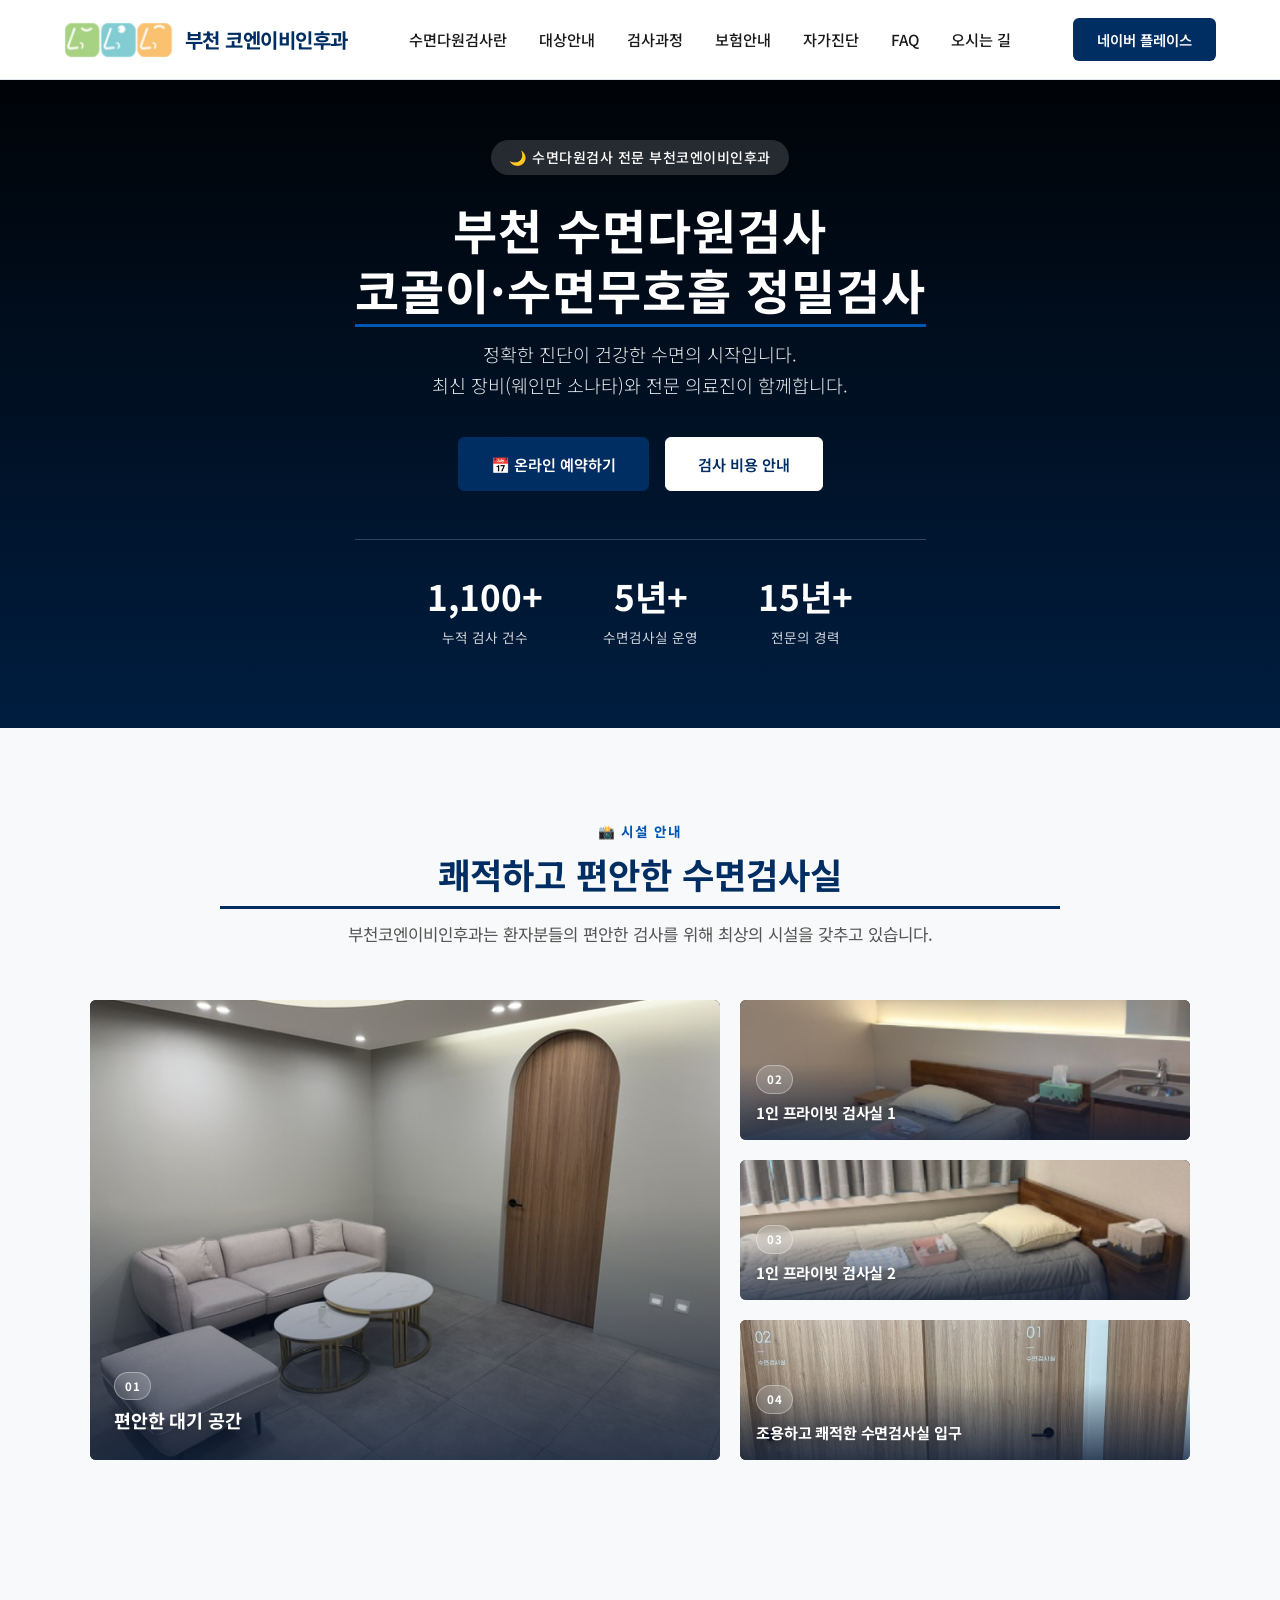
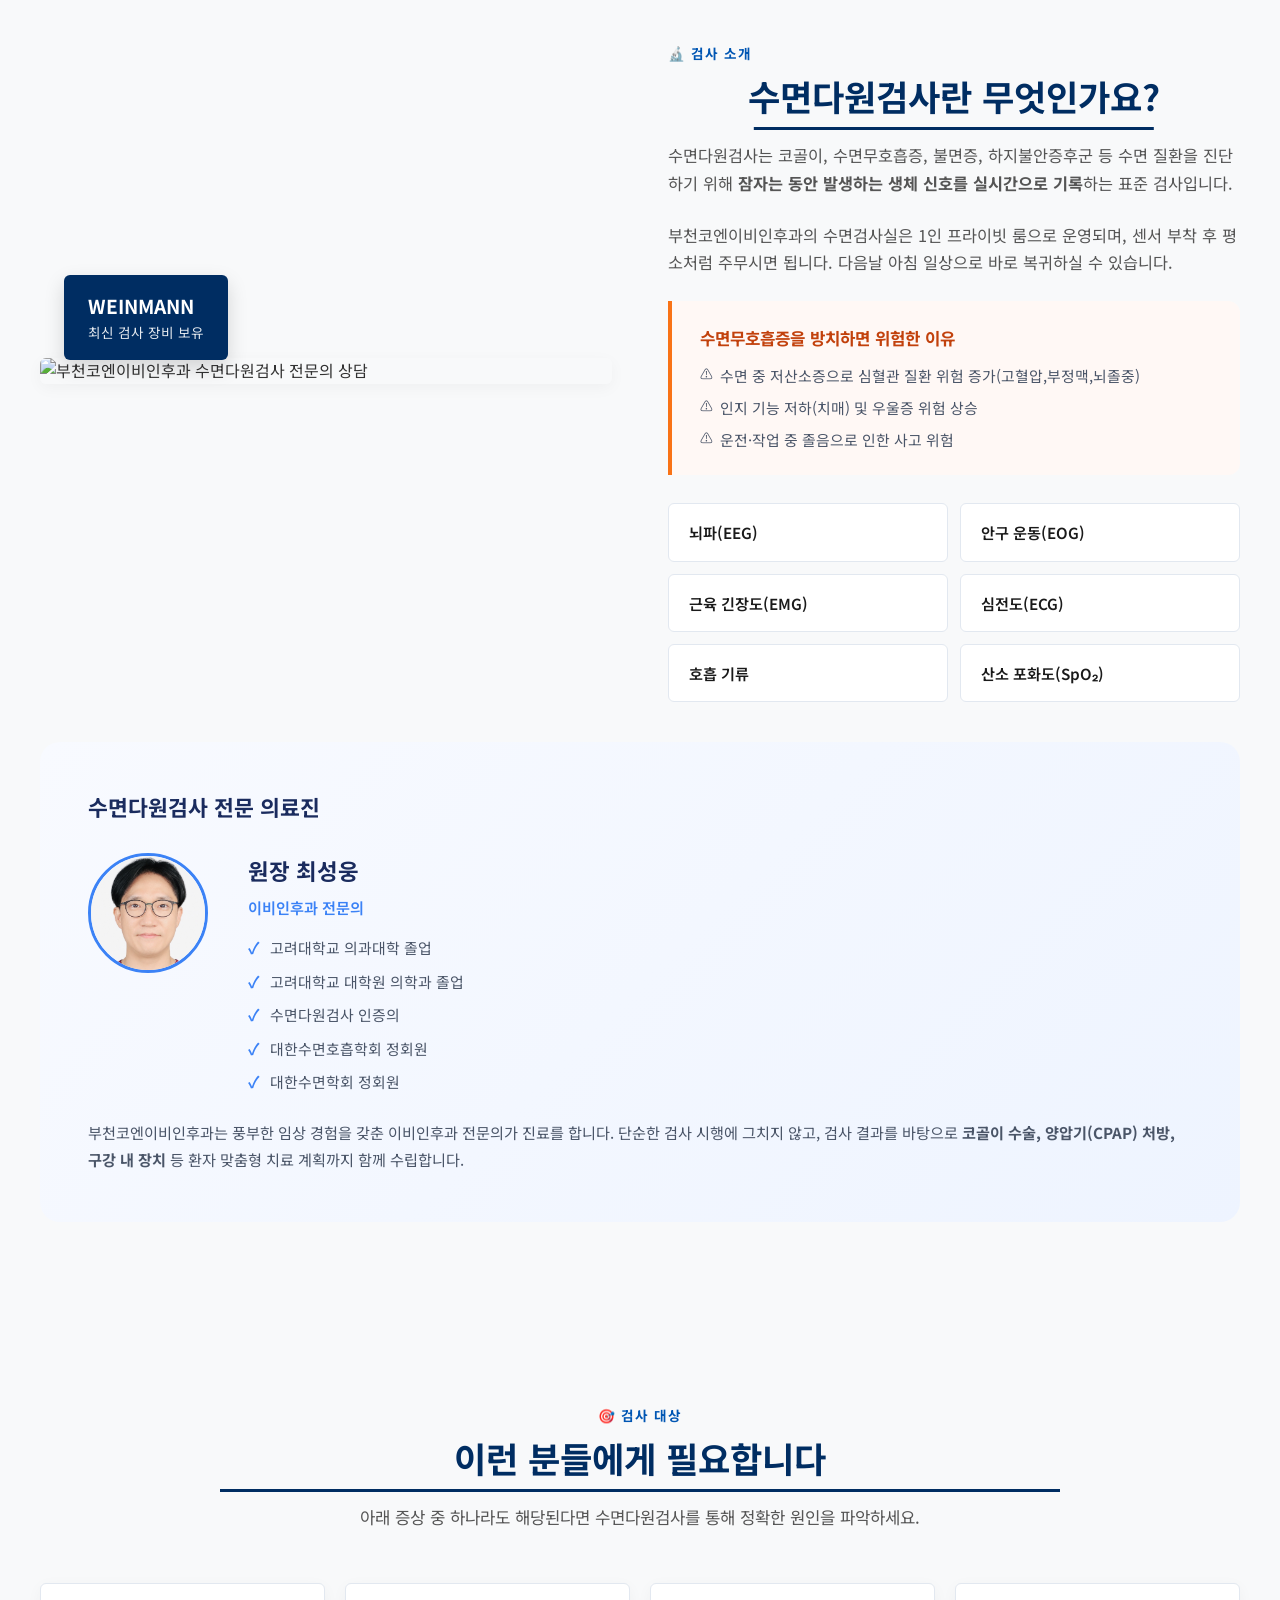
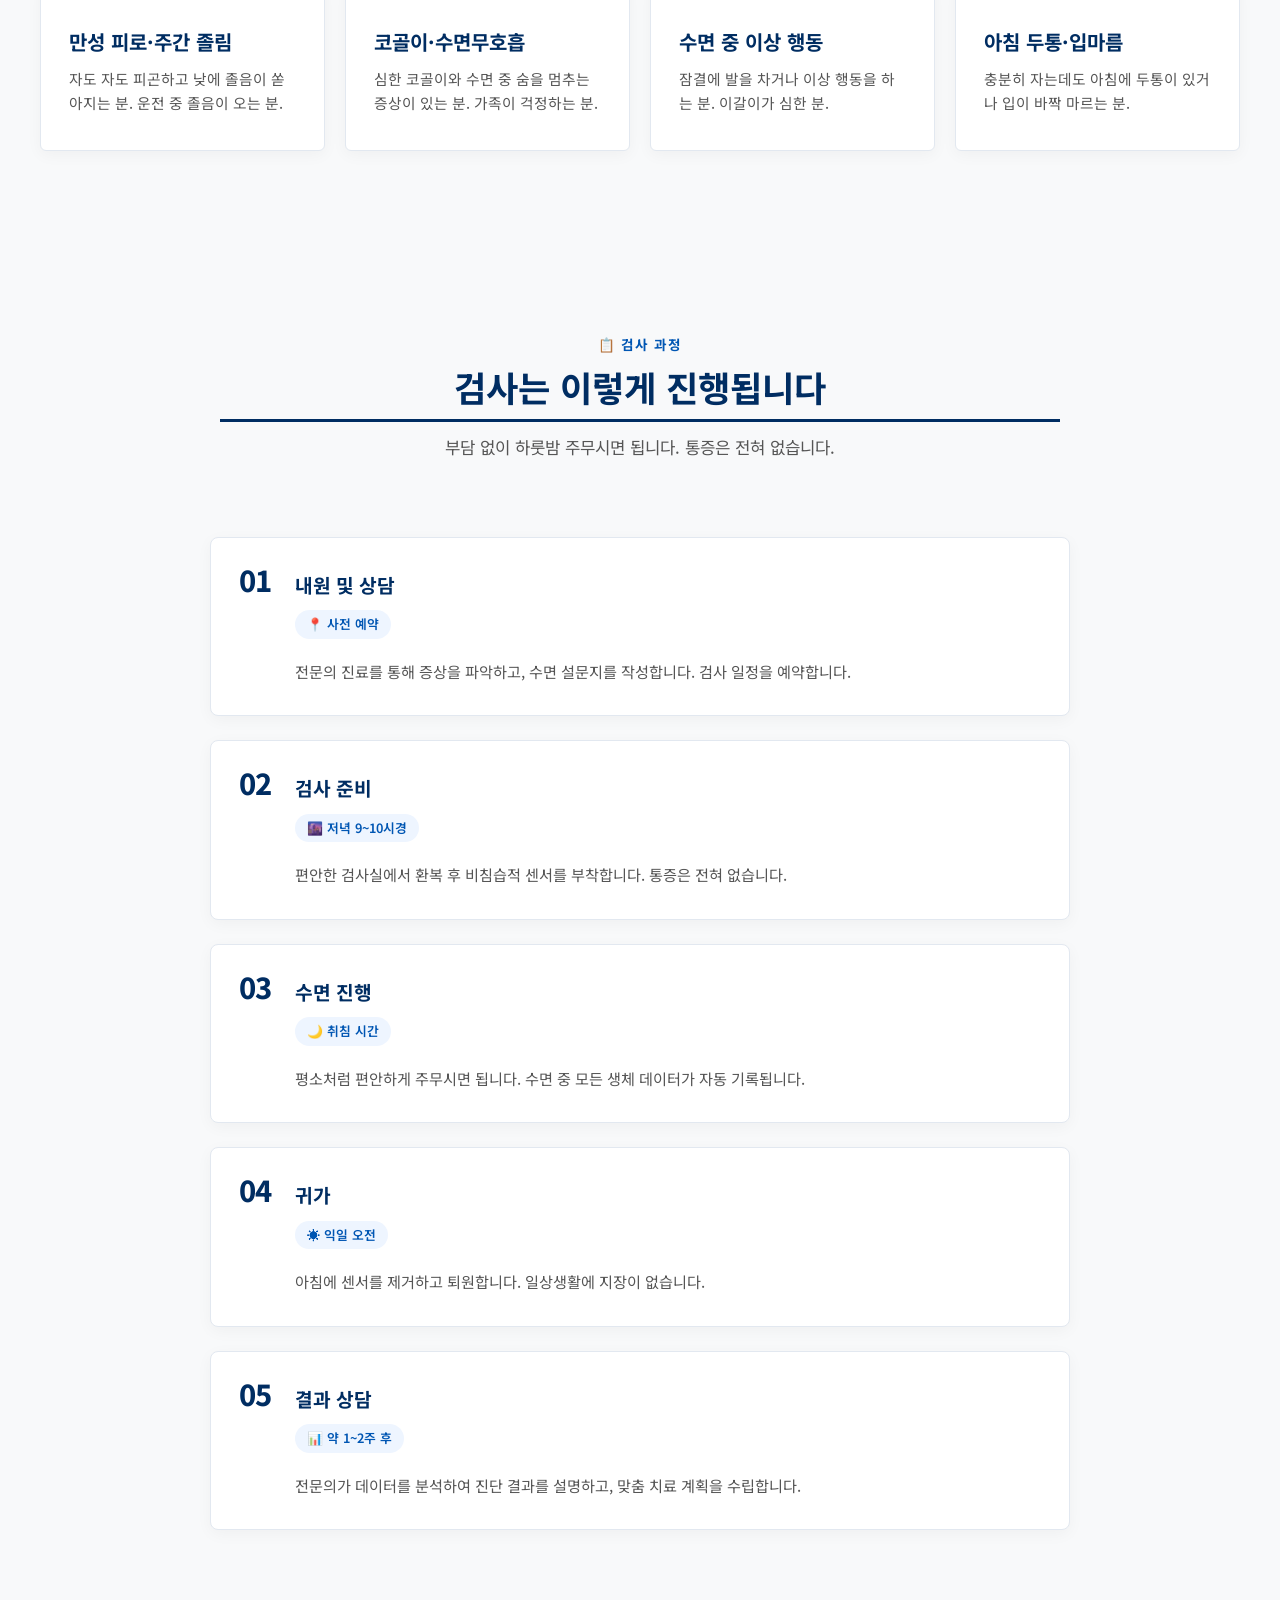
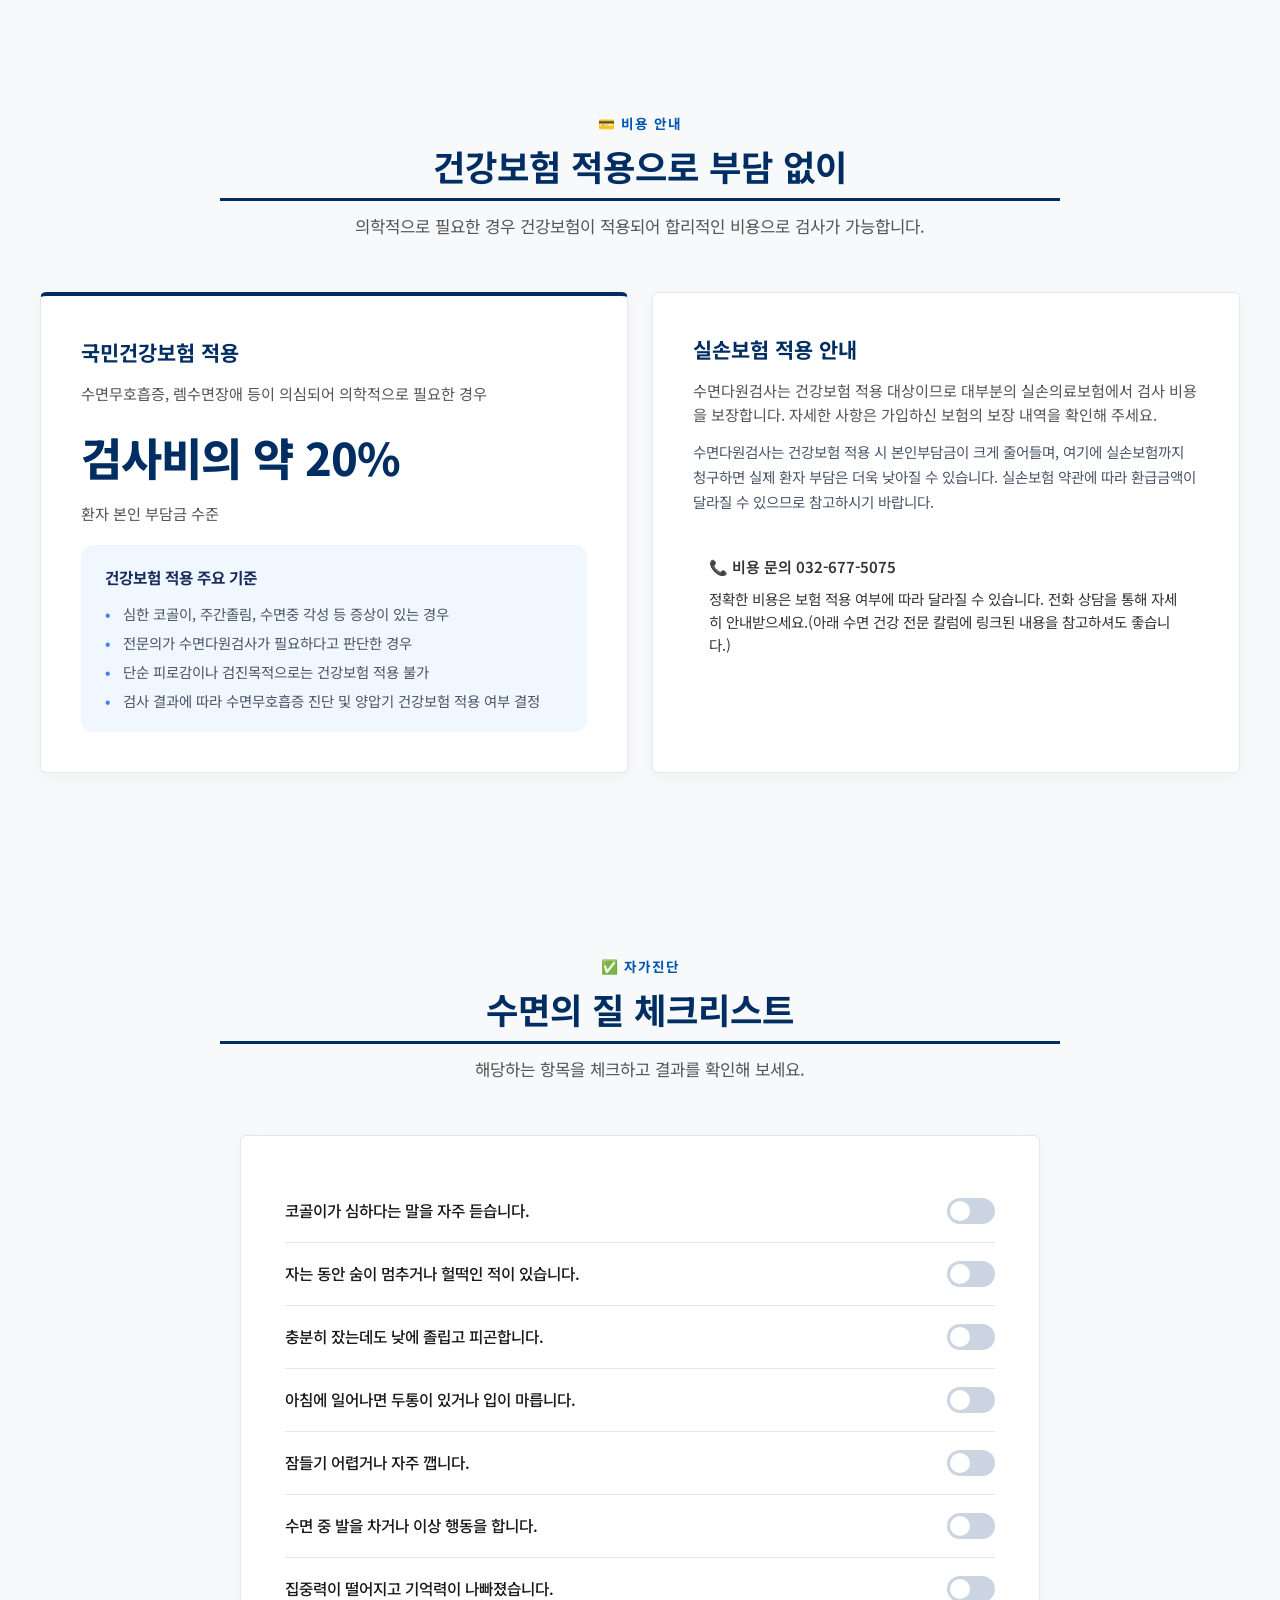
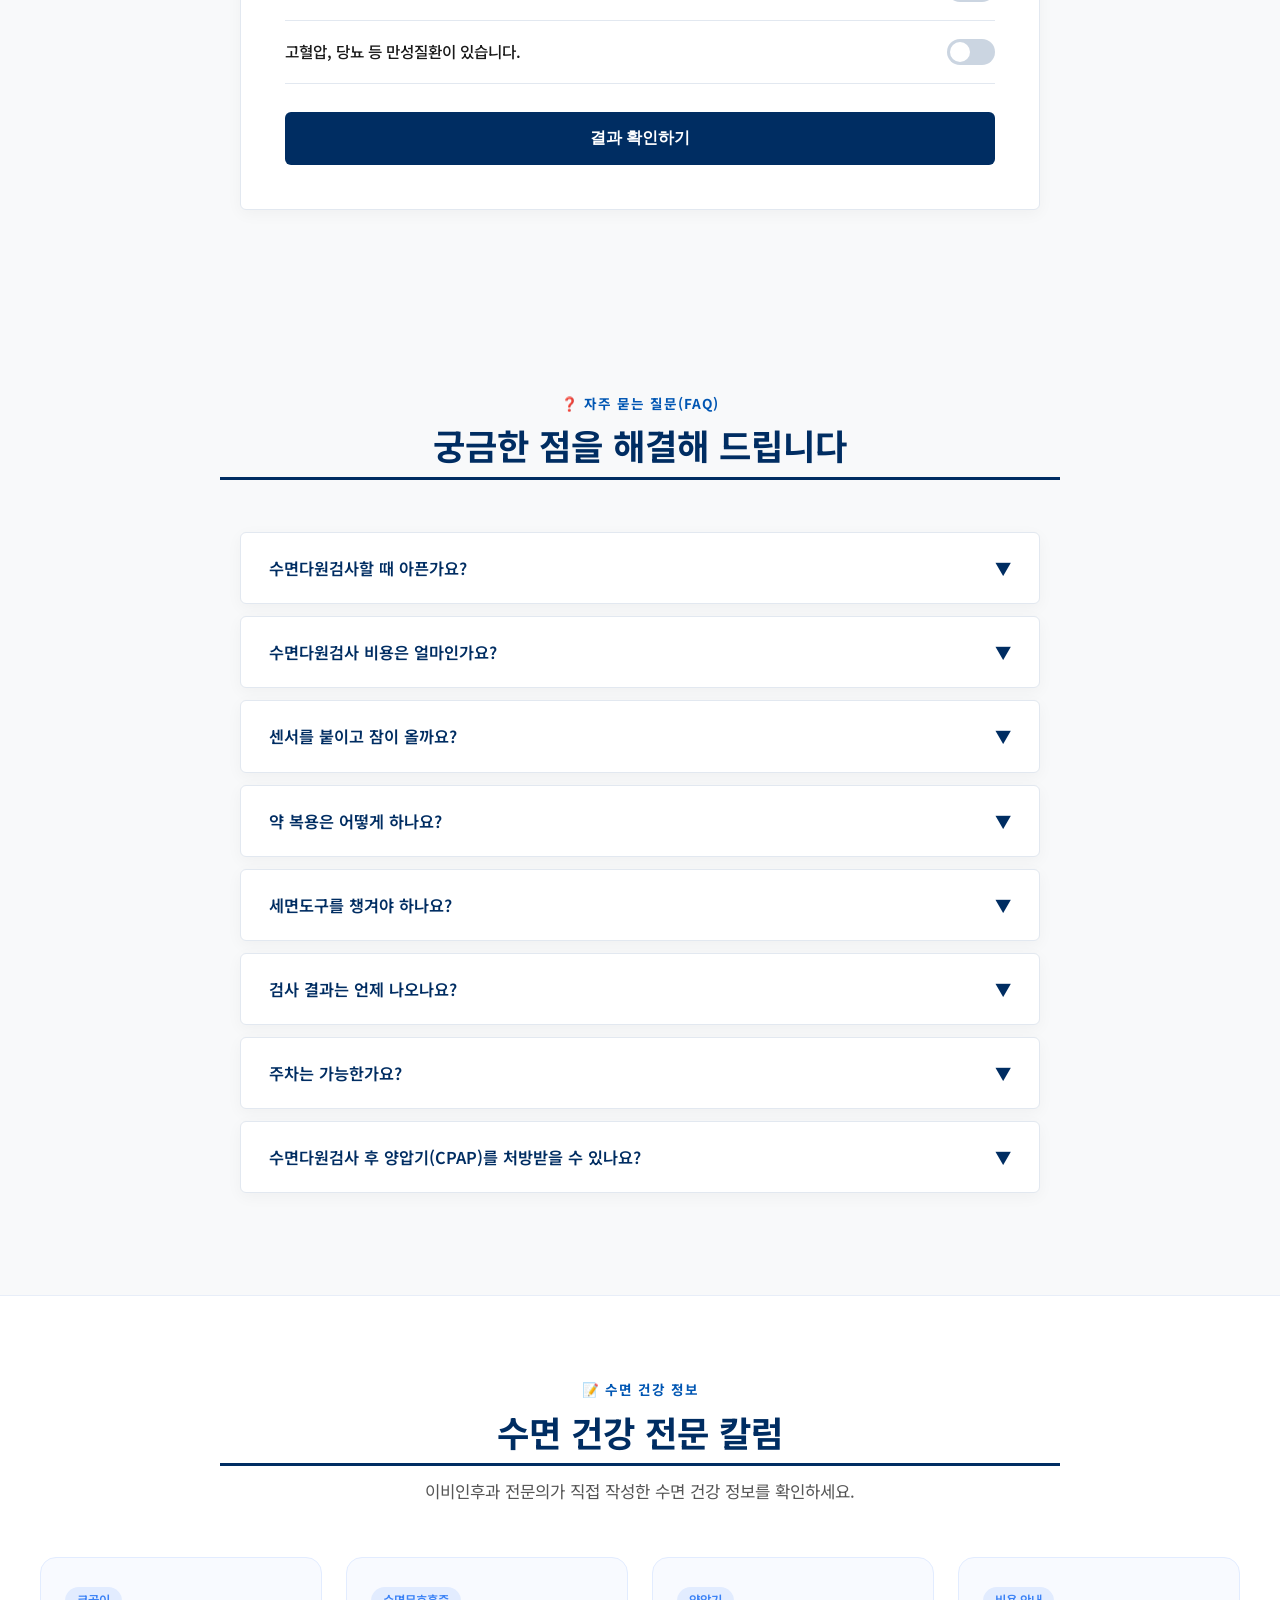
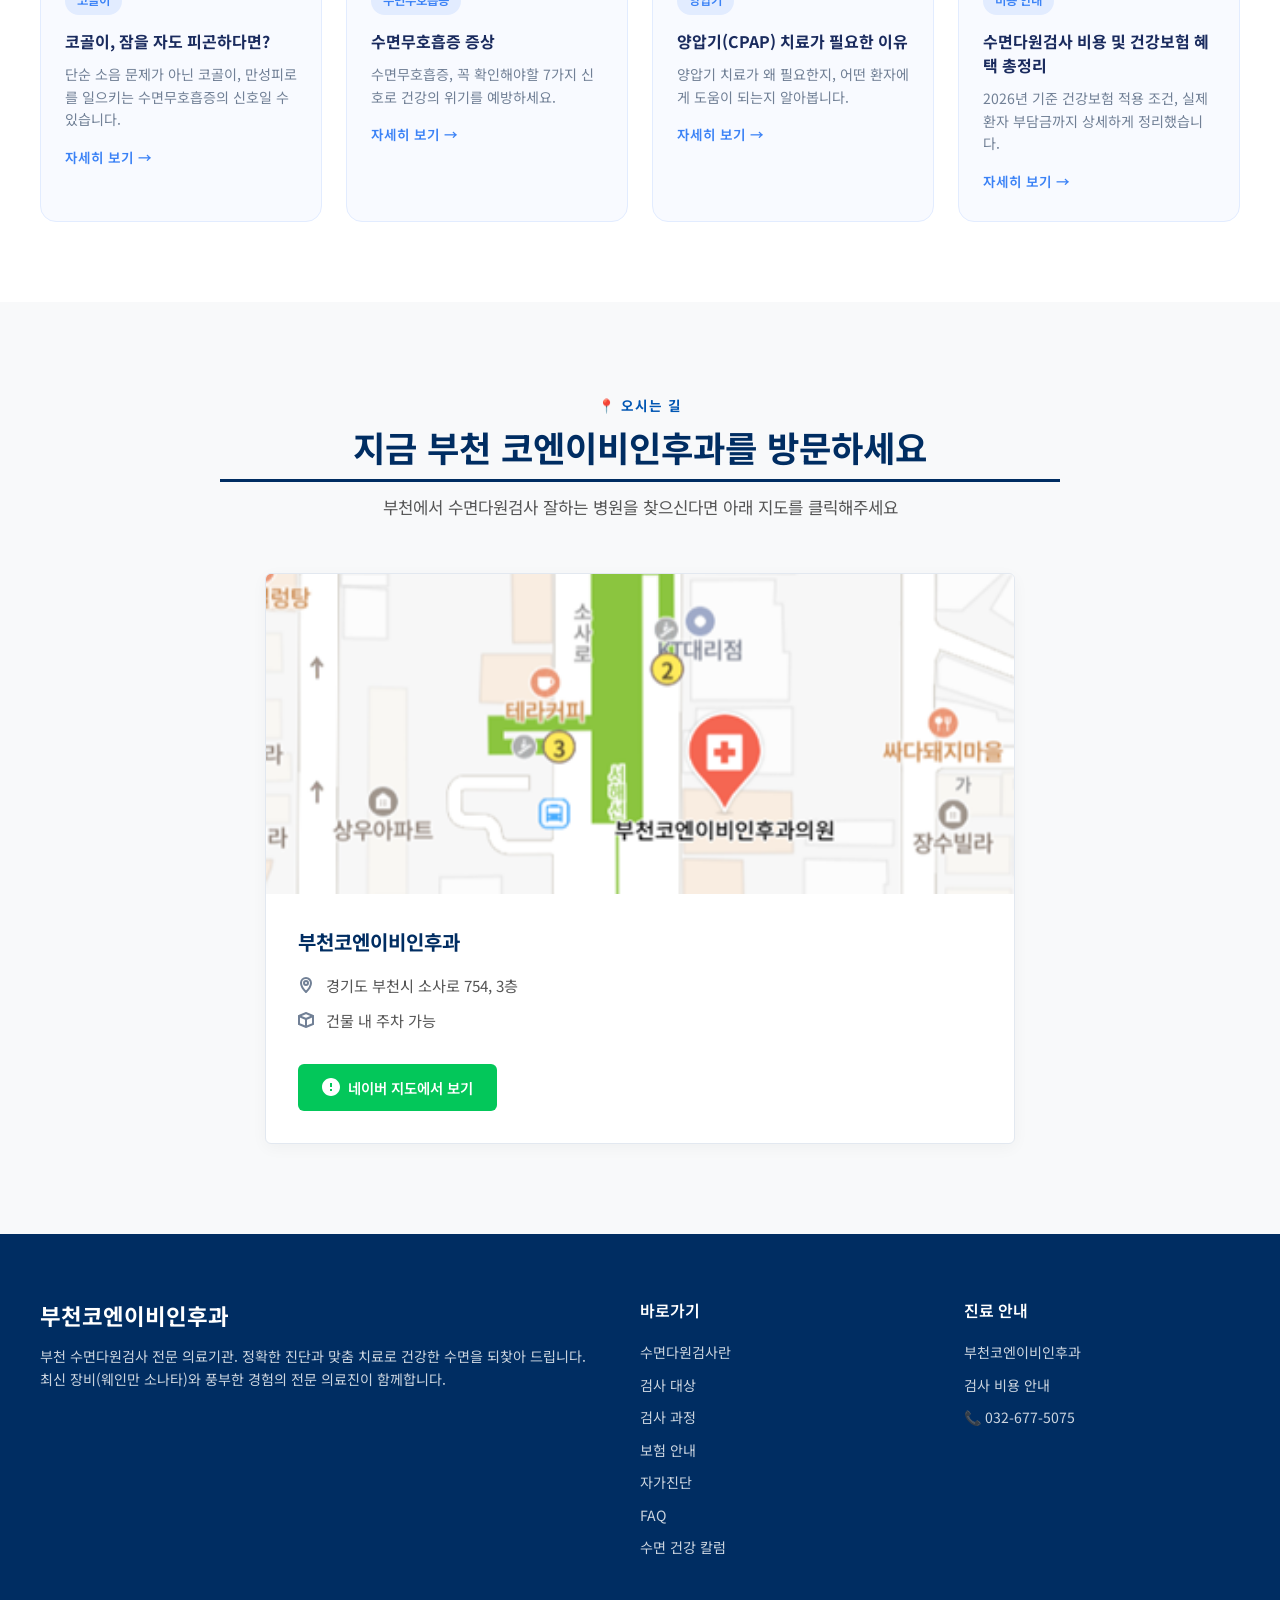
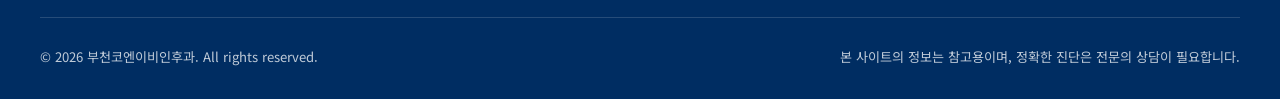
==== index.html @ ba9fec41 "Add files via upload" ====
<!DOCTYPE html>
<html lang="ko">

<head>
  <meta charset="UTF-8">
  <meta name="viewport" content="width=device-width, initial-scale=1.0">

  <!-- ✅ SEO #1: Title 최적화 - 검색어 순서 반영, exact phrase 강화 -->
  <title>부천 수면다원검사 | 코골이·수면무호흡 검사 | 부천코엔이비인후과</title>
  <meta name="description" content="수면다원검사 건강보험 적용. 코골이, 수면무호흡증,양압기치료. 부천코엔이비인후과에서 편안한 수면검사를 받아보세요.">
  <meta name="keywords" content="수면다원검사 비용, 코골이 검사, 수면무호흡증 보험, 부천 수면클리닉, 부천 수면다원검사">

  <!-- ✅ SEO #2: canonical 태그 - 중복 URL SEO 방지 -->
  <link rel="canonical" href="https://수면다원검사.site/">

  <!-- ✅ SEO #3: Open Graph - 카톡/네이버 공유 최적화 -->
  <meta property="og:type" content="website">
  <meta property="og:title" content="부천 수면다원검사 | 부천코엔이비인후과">
  <meta property="og:description" content="코골이·수면무호흡증 정밀검사. 건강보험 적용. 웨인만 소나타 최신 장비 보유.">
  <meta property="og:image" content="https://수면다원검사.site/sleep-patient.png">
  <meta property="og:image:width" content="1200">
  <meta property="og:image:height" content="630">
  <meta property="og:image:alt" content="부천코엔이비인후과 수면다원검사 안내">
  <meta property="og:url" content="https://수면다원검사.site/">
  <meta property="og:locale" content="ko_KR">
  <meta property="og:site_name" content="부천코엔이비인후과">

  <!-- Twitter Card -->
  <meta name="twitter:card" content="summary_large_image">
  <meta name="twitter:title" content="부천 수면다원검사 | 부천코엔이비인후과">
  <meta name="twitter:description" content="코골이·수면무호흡증 정밀검사. 건강보험 적용.">
  <meta name="twitter:image" content="https://수면다원검사.site/sleep-patient.png">

  <!-- ✅ SEO #4: Schema 구조화 데이터 (JSON-LD) -->
  <!-- MedicalClinic + LocalBusiness Schema -->
  <script type="application/ld+json">
  {
    "@context": "https://schema.org",
    "@type": ["MedicalClinic", "LocalBusiness"],
    "name": "부천코엔이비인후과",
    "alternateName": "코엔이비인후과",
    "description": "부천 수면다원검사 전문 이비인후과. 코골이, 수면무호흡증, 불면증 정밀 진단. 건강보험 적용.",
    "url": "https://수면다원검사.site/",
    "telephone": "032-677-5075",
    "image": "https://수면다원검사.site/sleep-patient.png",
    "priceRange": "건강보험 적용",
    "address": {
      "@type": "PostalAddress",
      "streetAddress": "소사로 754, 3층",
      "addressLocality": "부천시",
      "addressRegion": "경기도",
      "addressCountry": "KR"
    },
    "geo": {
      "@type": "GeoCoordinates",
      "latitude": 37.5232,
      "longitude": 126.8052
    },
    "openingHoursSpecification": [
      {
        "@type": "OpeningHoursSpecification",
        "dayOfWeek": ["Monday","Tuesday","Wednesday","Thursday","Friday"],
        "opens": "09:30",
        "closes": "19:00"
      },
      {
        "@type": "OpeningHoursSpecification",
        "dayOfWeek": ["Saturday"],
        "opens": "09:30",
        "closes": "14:00"
      }
    ],
    "medicalSpecialty": ["Otolaryngology", "SleepMedicine"],
    "availableService": [
      {
        "@type": "MedicalProcedure",
        "name": "수면다원검사",
        "alternateName": "Polysomnography",
        "description": "코골이, 수면무호흡증, 하지불안증후군, 수면행동장애 등 수면 질환을 진단하기 위한 표준 검사"
      }
    ],
    "sameAs": [
      "https://pcmap.place.naver.com/hospital/38268928/home"
    ]
  }
  </script>

  <!-- ✅ SEO #5: FAQ Schema - 리치스니펫 노출 -->
  <script type="application/ld+json">
  {
    "@context": "https://schema.org",
    "@type": "FAQPage",
    "mainEntity": [
      {
        "@type": "Question",
        "name": "수면다원검사할 때 아픈가요?",
        "acceptedAnswer": {
          "@type": "Answer",
          "text": "전혀 아프지 않습니다. 피부에 부착하는 센서는 모두 비침습적이며, 접착 스티커와 밴드로 고정합니다. 검사 후에도 흔적이 거의 남지 않습니다."
        }
      },
      {
        "@type": "Question",
        "name": "수면다원검사 비용은 얼마인가요?",
        "acceptedAnswer": {
          "@type": "Answer",
          "text": "수면무호흡증, 기면증 등이 의심되어 의학적으로 필요한 경우 건강보험이 적용되며 환자 본인 부담금은 약 20% 수준입니다. 정확한 비용은 032-677-5075로 문의해 주세요."
        }
      },
      {
        "@type": "Question",
        "name": "수면다원검사 결과는 언제 나오나요?",
        "acceptedAnswer": {
          "@type": "Answer",
          "text": "검사 데이터 분석에 약 1~2주가 소요됩니다. 결과가 나오면 연락 드리며, 내원하시어 전문의와 상담하고 치료 계획을 세우게 됩니다."
        }
      },
      {
        "@type": "Question",
        "name": "센서를 붙이고 잠이 올 수 있나요?",
        "acceptedAnswer": {
          "@type": "Answer",
          "text": "처음에는 어색할 수 있지만, 대부분의 환자분들이 잘 주무십니다. 평소 수면 시간의 약 80% 이상 수면을 취하시면 충분한 데이터를 얻을 수 있습니다."
        }
      },
      {
        "@type": "Question",
        "name": "수면다원검사 전날 약은 어떻게 복용하나요?",
        "acceptedAnswer": {
          "@type": "Answer",
          "text": "평소 복용하는 약은 그대로 드셔도 됩니다. 다만, 수면제나 신경안정제 등은 전문의와 상의 후 조정이 필요할 수 있습니다."
        }
      },
      {
        "@type": "Question",
        "name": "부천코엔이비인후과 주차가 가능한가요?",
        "acceptedAnswer": {
          "@type": "Answer",
          "text": "낮에 외래 내원시 건물 내 주차장 이용이 가능합니다. 수면검사 당일에는 주변 공영주차장에 주차하시고 영수증 지참 시 주차비를 지원해드립니다."
        }
      }
    ]
  }
  </script>

  <!-- BreadcrumbList Schema -->
  <script type="application/ld+json">
  {
    "@context": "https://schema.org",
    "@type": "BreadcrumbList",
    "itemListElement": [
      {
        "@type": "ListItem",
        "position": 1,
        "name": "홈",
        "item": "https://수면다원검사.site/"
      },
      {
        "@type": "ListItem",
        "position": 2,
        "name": "수면다원검사",
        "item": "https://수면다원검사.site/#about"
      }
    ]
  }
  </script>

  <link rel="preconnect" href="https://fonts.googleapis.com">
  <link href="https://fonts.googleapis.com/css2?family=Noto+Sans+KR:wght@300;400;500;600;700;800;900&display=swap"
    rel="stylesheet">
  <link rel="stylesheet" href="styles.css">
  <style>
    body {
      font-family: 'Noto Sans KR', sans-serif;
    }

    /* ===== 시설 안내 - 세련된 벤토형 갤러리 ===== */
    .facility-gallery {
      max-width: 1100px;
      margin: 0 auto;
      display: grid;
      grid-template-columns: 1.4fr 1fr;
      gap: 20px;
    }

    .facility-main,
    .facility-thumb {
      position: relative;
      overflow: hidden;
      border-radius: var(--radius);
      box-shadow: var(--shadow-md);
      cursor: pointer;
      background: #0f1f3a;
      isolation: isolate;
    }

    .facility-main {
      min-height: 460px;
    }

    .facility-main img,
    .facility-thumb img {
      width: 100%;
      height: 100%;
      object-fit: cover;
      display: block;
      transition: transform 0.6s cubic-bezier(0.22, 1, 0.36, 1), filter 0.5s ease;
    }

    .facility-main img {
      position: absolute;
      inset: 0;
    }

    .facility-sub-grid {
      display: grid;
      grid-template-rows: repeat(3, 1fr);
      gap: 20px;
    }

    .facility-thumb {
      min-height: 140px;
    }

    .facility-thumb img {
      position: absolute;
      inset: 0;
    }

    .facility-main:hover img,
    .facility-thumb:hover img {
      transform: scale(1.08);
    }

    /* 하단 그라데이션 캡션 오버레이 */
    .facility-overlay {
      position: absolute;
      inset: 0;
      display: flex;
      flex-direction: column;
      justify-content: flex-end;
      gap: 6px;
      padding: 24px;
      background: linear-gradient(180deg, rgba(15, 31, 58, 0) 45%, rgba(15, 31, 58, 0.78) 100%);
      pointer-events: none;
    }

    .facility-thumb .facility-overlay {
      padding: 16px;
    }

    .facility-tag {
      align-self: flex-start;
      font-size: 0.72rem;
      font-weight: 700;
      letter-spacing: 0.06em;
      color: #fff;
      background: rgba(255, 255, 255, 0.18);
      border: 1px solid rgba(255, 255, 255, 0.35);
      backdrop-filter: blur(6px);
      padding: 4px 10px;
      border-radius: 50px;
    }

    .facility-caption {
      color: #fff;
      font-weight: 700;
      font-size: 1.15rem;
      letter-spacing: -0.01em;
      text-shadow: 0 2px 12px rgba(0, 0, 0, 0.35);
    }

    .facility-thumb .facility-caption {
      font-size: 0.95rem;
    }

    /* 확대 아이콘 */
    .facility-zoom-icon {
      position: absolute;
      top: 20px;
      right: 20px;
      width: 40px;
      height: 40px;
      border-radius: 50%;
      background: rgba(255, 255, 255, 0.16);
      border: 1px solid rgba(255, 255, 255, 0.4);
      backdrop-filter: blur(6px);
      color: #fff;
      display: flex;
      align-items: center;
      justify-content: center;
      font-size: 1.1rem;
      opacity: 0;
      transform: translateY(-6px);
      transition: var(--transition);
    }

    .facility-main:hover .facility-zoom-icon {
      opacity: 1;
      transform: translateY(0);
    }

    /* 라이트박스 */
    .facility-lightbox {
      position: fixed;
      inset: 0;
      z-index: 3000;
      display: flex;
      align-items: center;
      justify-content: center;
      background: rgba(10, 18, 34, 0.94);
      backdrop-filter: blur(6px);
      opacity: 0;
      visibility: hidden;
      transition: opacity 0.35s ease, visibility 0.35s ease;
    }

    .facility-lightbox.active {
      opacity: 1;
      visibility: visible;
    }

    .lightbox-stage {
      max-width: 88vw;
      max-height: 82vh;
      display: flex;
      flex-direction: column;
      align-items: center;
      gap: 16px;
      transform: scale(0.96);
      transition: transform 0.35s ease;
    }

    .facility-lightbox.active .lightbox-stage {
      transform: scale(1);
    }

    .lightbox-stage img {
      max-width: 88vw;
      max-height: 72vh;
      object-fit: contain;
      border-radius: 12px;
      box-shadow: 0 30px 80px rgba(0, 0, 0, 0.5);
    }

    .lightbox-caption {
      color: #fff;
      font-weight: 600;
      font-size: 1rem;
      opacity: 0.9;
      letter-spacing: -0.01em;
    }

    .lightbox-close,
    .lightbox-nav {
      position: absolute;
      background: rgba(255, 255, 255, 0.1);
      border: 1px solid rgba(255, 255, 255, 0.25);
      color: #fff;
      cursor: pointer;
      display: flex;
      align-items: center;
      justify-content: center;
      transition: var(--transition);
    }

    .lightbox-close:hover,
    .lightbox-nav:hover {
      background: rgba(255, 255, 255, 0.22);
    }

    .lightbox-close {
      top: 28px;
      right: 28px;
      width: 44px;
      height: 44px;
      border-radius: 50%;
      font-size: 1.1rem;
    }

    .lightbox-nav {
      top: 50%;
      transform: translateY(-50%);
      width: 52px;
      height: 52px;
      border-radius: 50%;
      font-size: 1.8rem;
      line-height: 1;
    }

    .lightbox-prev { left: 24px; }
    .lightbox-next { right: 24px; }

    @media (max-width: 900px) {
      .facility-gallery {
        grid-template-columns: 1fr;
      }
      .facility-main {
        min-height: 300px;
      }
      .facility-sub-grid {
        grid-template-columns: repeat(3, 1fr);
        grid-template-rows: none;
      }
      .facility-thumb {
        min-height: 130px;
      }
      .lightbox-nav {
        width: 42px;
        height: 42px;
        font-size: 1.4rem;
      }
      .lightbox-prev { left: 10px; }
      .lightbox-next { right: 10px; }
    }

    @media (max-width: 560px) {
      .facility-sub-grid {
        grid-template-columns: 1fr 1fr;
      }
    }

    /* ✅ 전문의 소개 섹션 스타일 */
    .doctor-section {
      background: linear-gradient(135deg, #f8faff 0%, #eef4ff 100%);
      border-radius: 20px;
      padding: 48px;
      margin: 40px 0;
    }

    .doctor-profile {
      display: flex;
      gap: 40px;
      align-items: flex-start;
    }

    .doctor-avatar {
      width: 120px;
      height: 120px;
      border-radius: 50%;
      background: #e2ecff;
      display: flex;
      align-items: center;
      justify-content: center;
      font-size: 48px;
      flex-shrink: 0;
      border: 3px solid #3b82f6;
    }

    .doctor-info h3 {
      font-size: 1.4rem;
      font-weight: 700;
      color: #1a2b5e;
      margin-bottom: 6px;
    }

    .doctor-info .doctor-title {
      color: #3b82f6;
      font-weight: 600;
      font-size: 0.95rem;
      margin-bottom: 16px;
    }

    .doctor-credentials {
      display: flex;
      flex-direction: column;
      gap: 8px;
    }

    .credential-item {
      display: flex;
      align-items: center;
      gap: 10px;
      font-size: 0.93rem;
      color: #4a5568;
    }

    .credential-item::before {
      content: "✓";
      color: #3b82f6;
      font-weight: 700;
      font-size: 1rem;
    }

    /* ✅ 블로그 링크 섹션 스타일 */
    .blog-section {
      background: #fff;
      padding: 80px 0;
      border-top: 1px solid #e8eef8;
    }

    .blog-grid {
      display: grid;
      grid-template-columns: repeat(auto-fit, minmax(260px, 1fr));
      gap: 24px;
      margin-top: 40px;
    }

    .blog-card {
      background: #f8faff;
      border: 1px solid #e2ecff;
      border-radius: 16px;
      padding: 28px 24px;
      text-decoration: none;
      color: inherit;
      transition: all 0.3s ease;
      display: block;
    }

    .blog-card:hover {
      transform: translateY(-4px);
      box-shadow: 0 12px 32px rgba(59, 130, 246, 0.15);
      border-color: #3b82f6;
    }

    .blog-card-tag {
      display: inline-block;
      background: #e2ecff;
      color: #3b82f6;
      font-size: 0.78rem;
      font-weight: 600;
      padding: 4px 12px;
      border-radius: 100px;
      margin-bottom: 14px;
    }

    .blog-card h4 {
      font-size: 1rem;
      font-weight: 700;
      color: #1a2b5e;
      margin-bottom: 10px;
      line-height: 1.5;
    }

    .blog-card p {
      font-size: 0.88rem;
      color: #718096;
      line-height: 1.6;
      margin-bottom: 16px;
    }

    .blog-card-link {
      font-size: 0.85rem;
      color: #3b82f6;
      font-weight: 600;
    }

    /* ✅ 수면무호흡 위험성 콘텐츠 추가 스타일 */
    .risk-content {
      background: #fff8f5;
      border-left: 4px solid #f97316;
      border-radius: 0 12px 12px 0;
      padding: 24px 28px;
      margin: 24px 0;
    }

    .risk-content h4 {
      font-size: 1.05rem;
      font-weight: 700;
      color: #c2410c;
      margin-bottom: 12px;
    }

    .risk-content ul {
      list-style: none;
      padding: 0;
      margin: 0;
      display: flex;
      flex-direction: column;
      gap: 8px;
    }

    .risk-content ul li {
      font-size: 0.93rem;
      color: #4a5568;
      padding-left: 20px;
      position: relative;
    }

    .risk-content ul li::before {
      content: "⚠️";
      position: absolute;
      left: 0;
      font-size: 0.8rem;
    }

    .insurance-detail {
      background: #f0f7ff;
      border-radius: 12px;
      padding: 20px 24px;
      margin-top: 20px;
    }

    .insurance-detail h4 {
      font-size: 0.98rem;
      font-weight: 700;
      color: #1a2b5e;
      margin-bottom: 12px;
    }

    .insurance-detail ul {
      list-style: none;
      padding: 0;
      margin: 0;
      display: flex;
      flex-direction: column;
      gap: 6px;
    }

    .insurance-detail ul li {
      font-size: 0.9rem;
      color: #4a5568;
      padding-left: 18px;
      position: relative;
    }

    .insurance-detail ul li::before {
      content: "•";
      position: absolute;
      left: 0;
      color: #3b82f6;
      font-weight: 700;
    }

    @media (max-width: 640px) {
      .doctor-profile {
        flex-direction: column;
        gap: 20px;
      }

      .doctor-section {
        padding: 28px 20px;
      }
    }
  </style>
</head>

<body>

  <!-- NAVBAR -->
  <nav class="navbar" id="navbar">
    <div class="nav-container">
      <a href="#" class="nav-logo">
        <img src="logo.png" alt="코엔이비인후과 로고" style="height:36px;width:auto;">
        부천 코엔이비인후과
      </a>
      <div class="nav-links">
        <a href="#about">수면다원검사란</a>
        <a href="#indications">대상안내</a>
        <a href="#process">검사과정</a>
        <a href="#insurance">보험안내</a>
        <a href="#diagnosis">자가진단</a>
        <a href="#faq">FAQ</a>
        <a href="#location">오시는 길</a>
      </div>
      <a href="https://pcmap.place.naver.com/hospital/38268928/home" target="_blank" class="nav-cta">네이버 플레이스</a>
      <button class="hamburger" id="hamburger"><span></span><span></span><span></span></button>
    </div>
  </nav>

  <!-- MOBILE NAV -->
  <div class="mobile-nav" id="mobileNav">
    <button class="mobile-nav-close" id="mobileNavClose">✕</button>
    <a href="#about">수면다원검사란</a><a href="#indications">대상안내</a><a href="#process">검사과정</a>
    <a href="#insurance">보험안내</a><a href="#diagnosis">자가진단</a><a href="#faq">FAQ</a><a href="#location">오시는 길</a>
  </div>

  <!-- HERO -->
  <section class="hero" id="hero">
    <div class="hero-bg"></div>
    <div class="hero-overlay"></div>
    <div class="hero-particles"></div>
    <div class="hero-content">
      <div class="hero-text">
        <div class="hero-badge">🌙 <span>수면다원검사 전문</span> 부천코엔이비인후과</div>
        <!-- ✅ SEO: H1 검색어 친화적으로 수정 -->
        <h1 class="hero-title">부천 수면다원검사<br><em>코골이·수면무호흡 정밀검사</em></h1>
        <p class="hero-subtitle">정확한 진단이 건강한 수면의 시작입니다.<br>최신 장비(웨인만 소나타)와 전문 의료진이 함께합니다.</p>
        <div class="hero-buttons">
          <a href="https://m.booking.naver.com/booking/13/bizes/1404075" target="_blank" class="btn-primary">📅 온라인
            예약하기</a>
          <a href="#insurance" class="btn-secondary">검사 비용 안내</a>
        </div>
        <div class="hero-stats">
          <div class="stat-item">
            <div class="stat-number" data-count="1100" data-suffix="+">0</div>
            <div class="stat-label">누적 검사 건수</div>
          </div>
          <div class="stat-item">
            <div class="stat-number" data-count="5" data-suffix="년+">0</div>
            <div class="stat-label">수면검사실 운영</div>
          </div>
          <div class="stat-item">
            <div class="stat-number" data-count="15" data-suffix="년+">0</div>
            <div class="stat-label">전문의 경력</div>
          </div>
        </div>
      </div>
      <div class="hero-image">
        <!-- ✅ SEO: 이미지 ALT 키워드 최적화 -->
        <img src="sleep-patient.png" alt="부천코엔이비인후과 수면다원검사실 환경">
      </div>
    </div>
  </section>

  <!-- CLINIC PHOTOS SLIDESHOW - 신규 추가 -->
  <section class="section" id="clinic-photos">
    <div class="container">
      <div class="section-header reveal">
        <div class="section-badge">📸 시설 안내</div>
        <h2 class="section-title">쾌적하고 편안한 수면검사실</h2>
        <p class="section-desc">부천코엔이비인후과는 환자분들의 편안한 검사를 위해 최상의 시설을 갖추고 있습니다.</p>
      </div>

      <div class="facility-gallery reveal">
        <div class="facility-main" data-lightbox-index="0" tabindex="0" role="button" aria-label="사진 크게 보기">
          <img src="image_0.PNG" alt="부천코엔이비인후과 수면검사실 대기 공간" loading="lazy">
          <div class="facility-overlay">
            <span class="facility-tag">01</span>
            <span class="facility-caption">편안한 대기 공간</span>
          </div>
          <div class="facility-zoom-icon">⤢</div>
        </div>

        <div class="facility-sub-grid">
          <div class="facility-thumb" data-lightbox-index="1" tabindex="0" role="button" aria-label="사진 크게 보기">
            <img src="image_1.PNG" alt="부천코엔이비인후과 1인 수면검사실 내부1" loading="lazy">
            <div class="facility-overlay">
              <span class="facility-tag">02</span>
              <span class="facility-caption">1인 프라이빗 검사실 1</span>
            </div>
          </div>
          <div class="facility-thumb" data-lightbox-index="2" tabindex="0" role="button" aria-label="사진 크게 보기">
            <img src="image_2.PNG" alt="부천코엔이비인후과 1인 수면검사실 내부 2" loading="lazy">
            <div class="facility-overlay">
              <span class="facility-tag">03</span>
              <span class="facility-caption">1인 프라이빗 검사실 2</span>
            </div>
          </div>
          <div class="facility-thumb" data-lightbox-index="3" tabindex="0" role="button" aria-label="사진 크게 보기">
            <img src="image_3.PNG" alt="부천코엔이비인후과 1인 수면검사실 입구" loading="lazy">
            <div class="facility-overlay">
              <span class="facility-tag">04</span>
              <span class="facility-caption">조용하고 쾌적한 수면검사실 입구</span>
            </div>
          </div>
        </div>
      </div>
    </div>
  </section>

  <!-- 라이트박스 (사진 크게 보기) -->
  <div class="facility-lightbox" id="facilityLightbox" aria-hidden="true">
    <button class="lightbox-close" id="lightboxClose" aria-label="닫기">✕</button>
    <button class="lightbox-nav lightbox-prev" id="lightboxPrev" aria-label="이전 사진">‹</button>
    <div class="lightbox-stage">
      <img src="" alt="" id="lightboxImage">
      <div class="lightbox-caption" id="lightboxCaption"></div>
    </div>
    <button class="lightbox-nav lightbox-next" id="lightboxNext" aria-label="다음 사진">›</button>
  </div>

  <!-- ABOUT PSG -->
  <section class="section" id="about">
    <div class="container">
      <div class="about-grid">
        <div class="about-image reveal">
          <!-- ✅ SEO: 이미지 ALT 최적화 -->
          <img src="doctor.png" alt="부천코엔이비인후과 수면다원검사 전문의 상담">
          <div class="about-image-badge">
            <div class="badge-number">WEINMANN</div>
            <div class="badge-text">최신 검사 장비 보유</div>
          </div>
        </div>
        <div class="about-text reveal">
          <div class="section-badge">🔬 검사 소개</div>
          <h2 class="section-title" style="text-align:center">수면다원검사란 무엇인가요?</h2>
          <p>수면다원검사는 코골이, 수면무호흡증, 불면증, 하지불안증후군 등 수면 질환을 진단하기 위해 <strong>잠자는 동안 발생하는 생체 신호를 실시간으로
              기록</strong>하는 표준 검사입니다.</p>
          <p>부천코엔이비인후과의 수면검사실은 1인 프라이빗 룸으로 운영되며, 센서 부착 후 평소처럼 주무시면 됩니다. 다음날 아침 일상으로 바로 복귀하실 수 있습니다.</p>

          <!-- ✅ E-E-A-T 강화: 수면무호흡 위험성 콘텐츠 추가 -->
          <div class="risk-content">
            <h4>수면무호흡증을 방치하면 위험한 이유</h4>
            <ul>
              <li>수면 중 저산소증으로 심혈관 질환 위험 증가(고혈압,부정맥,뇌졸중)</li>
              <li>인지 기능 저하(치매) 및 우울증 위험 상승</li>
              <li>운전·작업 중 졸음으로 인한 사고 위험</li>
            </ul>
          </div>

          <div class="check-items">
            <div class="check-item">
              <div class="check-icon">🧠</div>
              <div class="check-label">뇌파(EEG)</div>
            </div>
            <div class="check-item">
              <div class="check-icon">👁</div>
              <div class="check-label">안구 운동(EOG)</div>
            </div>
            <div class="check-item">
              <div class="check-icon">💪</div>
              <div class="check-label">근육 긴장도(EMG)</div>
            </div>
            <div class="check-item">
              <div class="check-icon">❤️</div>
              <div class="check-label">심전도(ECG)</div>
            </div>
            <div class="check-item">
              <div class="check-icon">🫁</div>
              <div class="check-label">호흡 기류</div>
            </div>
            <div class="check-item">
              <div class="check-icon">🩸</div>
              <div class="check-label">산소 포화도(SpO₂)</div>
            </div>
          </div>
        </div>
      </div>

      <!-- ✅ E-E-A-T 강화: 전문의 소개 섹션 신규 추가 -->
      <div class="doctor-section reveal" itemscope itemtype="https://schema.org/Physician">
        <h2 style="font-size:1.35rem;font-weight:700;color:#1a2b5e;margin-bottom:28px;">수면다원검사 전문 의료진</h2>
        <div class="doctor-profile">
          <img src="원장사진.JPG" alt="부천코엔이비인후과 원장 최성웅"
            style="width:120px;height:120px;border-radius:50%;object-fit:cover;border:3px solid #3b82f6;">
          <div class="doctor-info">
            <h3 itemprop="name">원장 최성웅</h3>
            <div class="doctor-title" itemprop="jobTitle">이비인후과 전문의</div>
            <div class="doctor-credentials">
              <div class="credential-item">고려대학교 의과대학 졸업</div>
              <div class="credential-item">고려대학교 대학원 의학과 졸업</div>
              <div class="credential-item">수면다원검사 인증의</div>
              <div class="credential-item">대한수면호흡학회 정회원</div>
              <div class="credential-item">대한수면학회 정회원</div>
            </div>
          </div>
        </div>
        <p style="margin-top:24px;font-size:0.95rem;color:#4a5568;line-height:1.8;">
          부천코엔이비인후과는 풍부한 임상 경험을 갖춘 이비인후과 전문의가 진료를 합니다.
          단순한 검사 시행에 그치지 않고, 검사 결과를 바탕으로 <strong>코골이 수술, 양압기(CPAP) 처방, 구강 내 장치</strong> 등
          환자 맞춤형 치료 계획까지 함께 수립합니다.
        </p>
      </div>
    </div>
  </section>

  <!-- INDICATIONS -->
  <section class="section indications" id="indications">
    <div class="container">
      <div class="section-header reveal">
        <div class="section-badge">🎯 검사 대상</div>
        <h2 class="section-title">이런 분들에게 필요합니다</h2>
        <p class="section-desc">아래 증상 중 하나라도 해당된다면 수면다원검사를 통해 정확한 원인을 파악하세요.</p>
      </div>
      <div class="indications-grid">
        <div class="indication-card reveal">
          <div class="indication-icon">😴</div>
          <h3 class="indication-title">만성 피로·주간 졸림</h3>
          <p class="indication-desc">자도 자도 피곤하고 낮에 졸음이 쏟아지는 분. 운전 중 졸음이 오는 분.</p>
        </div>
        <div class="indication-card reveal">
          <div class="indication-icon">😤</div>
          <h3 class="indication-title">코골이·수면무호흡</h3>
          <p class="indication-desc">심한 코골이와 수면 중 숨을 멈추는 증상이 있는 분. 가족이 걱정하는 분.</p>
        </div>
        <div class="indication-card reveal">
          <div class="indication-icon">🦵</div>
          <h3 class="indication-title">수면 중 이상 행동</h3>
          <p class="indication-desc">잠결에 발을 차거나 이상 행동을 하는 분. 이갈이가 심한 분.</p>
        </div>
        <div class="indication-card reveal">
          <div class="indication-icon">🤕</div>
          <h3 class="indication-title">아침 두통·입마름</h3>
          <p class="indication-desc">충분히 자는데도 아침에 두통이 있거나 입이 바짝 마르는 분.</p>
        </div>
      </div>
    </div>
  </section>

  <!-- PROCESS -->
  <section class="section" id="process">
    <div class="container">
      <div class="section-header reveal">
        <div class="section-badge">📋 검사 과정</div>
        <h2 class="section-title">검사는 이렇게 진행됩니다</h2>
        <p class="section-desc">부담 없이 하룻밤 주무시면 됩니다. 통증은 전혀 없습니다.</p>
      </div>
      <div class="process-timeline">
        <div class="process-line"></div>
        <div class="process-step reveal">
          <div class="process-number">1</div>
          <div class="process-step-content">
            <h4>내원 및 상담</h4>
            <div class="step-time">📍 사전 예약</div>
            <p>전문의 진료를 통해 증상을 파악하고, 수면 설문지를 작성합니다. 검사 일정을 예약합니다.</p>
          </div>
        </div>
        <div class="process-step reveal">
          <div class="process-number">2</div>
          <div class="process-step-content">
            <h4>검사 준비</h4>
            <div class="step-time">🌆 저녁 9~10시경</div>
            <p>편안한 검사실에서 환복 후 비침습적 센서를 부착합니다. 통증은 전혀 없습니다.</p>
          </div>
        </div>
        <div class="process-step reveal">
          <div class="process-number">3</div>
          <div class="process-step-content">
            <h4>수면 진행</h4>
            <div class="step-time">🌙 취침 시간</div>
            <p>평소처럼 편안하게 주무시면 됩니다. 수면 중 모든 생체 데이터가 자동 기록됩니다.</p>
          </div>
        </div>
        <div class="process-step reveal">
          <div class="process-number">4</div>
          <div class="process-step-content">
            <h4>귀가</h4>
            <div class="step-time">☀️ 익일 오전</div>
            <p>아침에 센서를 제거하고 퇴원합니다. 일상생활에 지장이 없습니다.</p>
          </div>
        </div>
        <div class="process-step reveal">
          <div class="process-number">5</div>
          <div class="process-step-content">
            <h4>결과 상담</h4>
            <div class="step-time">📊 약 1~2주 후</div>
            <p>전문의가 데이터를 분석하여 진단 결과를 설명하고, 맞춤 치료 계획을 수립합니다.</p>
          </div>
        </div>
      </div>
    </div>
  </section>

  <!-- INSURANCE -->
  <section class="section insurance" id="insurance">
    <div class="container">
      <div class="section-header reveal">
        <div class="section-badge">💳 비용 안내</div>
        <h2 class="section-title">건강보험 적용으로 부담 없이</h2>
        <p class="section-desc">의학적으로 필요한 경우 건강보험이 적용되어 합리적인 비용으로 검사가 가능합니다.</p>
      </div>
      <div class="insurance-grid reveal">
        <div class="insurance-card highlight">
          <div class="insurance-icon">🏥</div>
          <h3>국민건강보험 적용</h3>
          <p>수면무호흡증, 렘수면장애 등이 의심되어 의학적으로 필요한 경우</p>
          <div class="insurance-percent">검사비의 약 20%</div>
          <p>환자 본인 부담금 수준</p>

          <!-- ✅ 콘텐츠 강화: 건강보험 기준 상세 추가 -->
          <div class="insurance-detail">
            <h4>건강보험 적용 주요 기준</h4>
            <ul>
              <li>심한 코골이, 주간졸림, 수면중 각성 등 증상이 있는 경우</li>
              <li>전문의가 수면다원검사가 필요하다고 판단한 경우</li>
              <li>단순 피로감이나 검진목적으로는 건강보험 적용 불가</li>
              <li>검사 결과에 따라 수면무호흡증 진단 및 양압기 건강보험 적용 여부 결정</li>
            </ul>
          </div>
        </div>
        <div class="insurance-card">
          <div class="insurance-icon">🛡️</div>
          <h3>실손보험 적용 안내</h3>
          <p>수면다원검사는 건강보험 적용 대상이므로 대부분의 실손의료보험에서 검사 비용을 보장합니다. 자세한 사항은 가입하신 보험의 보장 내역을 확인해 주세요.</p>
          <p style="margin-top:14px;font-size:0.91rem;color:#4a5568;line-height:1.7;">
            수면다원검사는 건강보험 적용 시 본인부담금이 크게 줄어들며,
            여기에 실손보험까지 청구하면 실제 환자 부담은 더욱 낮아질 수 있습니다. 실손보험 약관에 따라 환급금액이 달라질 수 있으므로 참고하시기 바랍니다.
          </p>
          <div style="margin-top:24px;padding:16px;background:var(--soft-gray);border-radius:var(--radius-sm);">
            <p style="font-size:0.94rem;font-weight:600;color:var(--deep-blue);margin-bottom:8px;">📞 비용 문의 032-677-5075
            </p>
            <p style="font-size:0.91rem;color:var(--text-secondary);">정확한 비용은 보험 적용 여부에 따라 달라질 수 있습니다. 전화 상담을 통해 자세히
              안내받으세요.(아래 수면 건강 전문 칼럼에 링크된 내용을 참고하셔도 좋습니다.)</p>
          </div>
        </div>
      </div>
    </div>
  </section>

  <!-- SELF DIAGNOSIS -->
  <section class="section diagnosis" id="diagnosis">
    <div class="container">
      <div class="section-header reveal">
        <div class="section-badge">✅ 자가진단</div>
        <h2 class="section-title">수면의 질 체크리스트</h2>
        <p class="section-desc">해당하는 항목을 체크하고 결과를 확인해 보세요.</p>
      </div>
      <div class="diagnosis-container reveal">
        <div class="diagnosis-question"><label for="q1">코골이가 심하다는 말을 자주 듣습니다.</label>
          <div class="toggle-switch"><input type="checkbox" id="q1"><label class="toggle-slider" for="q1"></label></div>
        </div>
        <div class="diagnosis-question"><label for="q2">자는 동안 숨이 멈추거나 헐떡인 적이 있습니다.</label>
          <div class="toggle-switch"><input type="checkbox" id="q2"><label class="toggle-slider" for="q2"></label></div>
        </div>
        <div class="diagnosis-question"><label for="q3">충분히 잤는데도 낮에 졸립고 피곤합니다.</label>
          <div class="toggle-switch"><input type="checkbox" id="q3"><label class="toggle-slider" for="q3"></label></div>
        </div>
        <div class="diagnosis-question"><label for="q4">아침에 일어나면 두통이 있거나 입이 마릅니다.</label>
          <div class="toggle-switch"><input type="checkbox" id="q4"><label class="toggle-slider" for="q4"></label></div>
        </div>
        <div class="diagnosis-question"><label for="q5">잠들기 어렵거나 자주 깹니다.</label>
          <div class="toggle-switch"><input type="checkbox" id="q5"><label class="toggle-slider" for="q5"></label></div>
        </div>
        <div class="diagnosis-question"><label for="q6">수면 중 발을 차거나 이상 행동을 합니다.</label>
          <div class="toggle-switch"><input type="checkbox" id="q6"><label class="toggle-slider" for="q6"></label></div>
        </div>
        <div class="diagnosis-question"><label for="q7">집중력이 떨어지고 기억력이 나빠졌습니다.</label>
          <div class="toggle-switch"><input type="checkbox" id="q7"><label class="toggle-slider" for="q7"></label></div>
        </div>
        <div class="diagnosis-question"><label for="q8">고혈압, 당뇨 등 만성질환이 있습니다.</label>
          <div class="toggle-switch"><input type="checkbox" id="q8"><label class="toggle-slider" for="q8"></label></div>
        </div>
        <button class="diagnosis-btn" id="diagnosisBtn">결과 확인하기</button>
        <div class="diagnosis-result" id="diagnosisResult">
          <div class="result-icon"></div>
          <div class="result-title"></div>
          <div class="result-desc"></div>
        </div>
      </div>
    </div>
  </section>

  <!-- FAQ -->
  <section class="section" id="faq">
    <div class="container">
      <div class="section-header reveal">
        <div class="section-badge">❓ 자주 묻는 질문(FAQ)</div>
        <h2 class="section-title">궁금한 점을 해결해 드립니다</h2>
      </div>
      <div class="faq-list reveal">
        <div class="faq-item">
          <div class="faq-question">수면다원검사할 때 아픈가요?<span class="faq-arrow">▼</span></div>
          <div class="faq-answer">
            <div class="faq-answer-inner">전혀 아프지 않습니다. 피부에 부착하는 센서는 모두 비침습적이며, 접착 스티커와 밴드로 고정합니다. 검사 후에도 흔적이 거의 남지 않습니다.
            </div>
          </div>
        </div>
        <!-- ✅ FAQ 추가: 비용 질문 - 주요 검색어 -->
        <div class="faq-item">
          <div class="faq-question">수면다원검사 비용은 얼마인가요?<span class="faq-arrow">▼</span></div>
          <div class="faq-answer">
            <div class="faq-answer-inner">건강보험 적용 시 환자 본인 부담금은 약 20% 수준입니다. 수면무호흡증이나 기면증이 의심되는 경우 보험이 적용됩니다. 정확한 금액은 보험
              적용 여부에 따라 달라지므로 <strong>032-677-5075</strong>로 문의 주시면 자세히 안내해 드립니다.
            </div>
          </div>
        </div>
        <div class="faq-item">
          <div class="faq-question">센서를 붙이고 잠이 올까요?<span class="faq-arrow">▼</span></div>
          <div class="faq-answer">
            <div class="faq-answer-inner">처음에는 어색할 수 있지만, 대부분의 환자분들이 잘 주무십니다. 평소 수면 시간의 약 80% 이상 수면을 취하시면 충분한 데이터를 얻을 수
              있습니다.</div>
          </div>
        </div>
        <div class="faq-item">
          <div class="faq-question">약 복용은 어떻게 하나요?<span class="faq-arrow">▼</span></div>
          <div class="faq-answer">
            <div class="faq-answer-inner">평소 복용하는 약은 그대로 드셔도 됩니다. 다만, 수면제나 신경안정제 등은 전문의와 상의 후 조정이 필요할 수 있습니다. 예약 시 복용
              약물을 알려주세요.</div>
          </div>
        </div>
        <div class="faq-item">
          <div class="faq-question">세면도구를 챙겨야 하나요?<span class="faq-arrow">▼</span></div>
          <div class="faq-answer">
            <div class="faq-answer-inner">기본 세면도구와 수건이 비치되어 있습니다. 편안한 잠옷과 개인 세면용품을 가져오시면 더욱 좋습니다. 검사실은 1인실로 프라이버시가
              보장됩니다.</div>
          </div>
        </div>
        <div class="faq-item">
          <div class="faq-question">검사 결과는 언제 나오나요?<span class="faq-arrow">▼</span></div>
          <div class="faq-answer">
            <div class="faq-answer-inner">검사 데이터 분석에 약 1~2주가 소요됩니다. 결과가 나오면 연락 드리며, 내원하시어 전문의와 상담하고 치료 계획을 세우게 됩니다.
            </div>
          </div>
        </div>
        <div class="faq-item">
          <div class="faq-question">주차는 가능한가요?<span class="faq-arrow">▼</span></div>
          <div class="faq-answer">
            <div class="faq-answer-inner">네, 낮에 외래 내원시 건물 내 주차장 이용이 가능합니다. 하지만 수면검사시에는 주차가 불가하여, 검사 당일에는 주변 공영주차장에 주차하시고
              영수증 지참하시면 주차비 지원해드립니다.
            </div>
          </div>
        </div>
        <!-- ✅ FAQ 추가: 양압기 연계 질문 -->
        <div class="faq-item">
          <div class="faq-question">수면다원검사 후 양압기(CPAP)를 처방받을 수 있나요?<span class="faq-arrow">▼</span></div>
          <div class="faq-answer">
            <div class="faq-answer-inner">네, 수면다원검사에서 수면무호흡증이 확인된 경우 양압기(CPAP) 처방이 가능합니다. 양압기 역시 건강보험 적용이 되며, 전문의 상담을 통해
              최적의 치료 방법을 결정합니다. 수술적 치료, 구강 내 장치 등 다양한 옵션을 함께 안내해 드립니다.
            </div>
          </div>
        </div>
      </div>
    </div>
  </section>

  <!-- ✅ 신규 섹션: 수면 건강 정보 블로그 링크 - 네이버 블로그 시너지 -->
  <section class="blog-section" id="blog">
    <div class="container">
      <div class="section-header reveal">
        <div class="section-badge">📝 수면 건강 정보</div>
        <h2 class="section-title">수면 건강 전문 칼럼</h2>
        <p class="section-desc">이비인후과 전문의가 직접 작성한 수면 건강 정보를 확인하세요.</p>
      </div>
      <div class="blog-grid reveal">
        <a href="https://blog.naver.com/necter81/224244481289" target="_blank" class="blog-card"
          aria-label="코골이가 위험한 이유 블로그 글">
          <div class="blog-card-tag">코골이</div>
          <h4>코골이, 잠을 자도 피곤하다면?</h4>
          <p>단순 소음 문제가 아닌 코골이, 만성피로를 일으키는 수면무호흡증의 신호일 수 있습니다.</p>
          <div class="blog-card-link">자세히 보기 →</div>
        </a>
        <a href="https://blog.naver.com/necter81/223839265621" target="_blank" class="blog-card"
          aria-label="수면무호흡 자가진단 블로그 글">
          <div class="blog-card-tag">수면무호흡증</div>
          <h4>수면무호흡증 증상</h4>
          <p>수면무호흡증, 꼭 확인해야할 7가지 신호로 건강의 위기를 예방하세요.</p>
          <div class="blog-card-link">자세히 보기 →</div>
        </a>
        <a href="https://blog.naver.com/necter81/224218833248" target="_blank" class="blog-card"
          aria-label="양압기 치료 안내 블로그 글">
          <div class="blog-card-tag">양압기</div>
          <h4>양압기(CPAP) 치료가 필요한 이유</h4>
          <p>양압기 치료가 왜 필요한지, 어떤 환자에게 도움이 되는지 알아봅니다.</p>
          <div class="blog-card-link">자세히 보기 →</div>
        </a>
        <a href="https://blog.naver.com/necter81/224124588125" target="_blank" class="blog-card"
          aria-label="수면다원검사 비용 블로그 글">
          <div class="blog-card-tag">비용 안내</div>
          <h4>수면다원검사 비용 및 건강보험 혜택 총정리</h4>
          <p>2026년 기준 건강보험 적용 조건, 실제 환자 부담금까지 상세하게 정리했습니다.</p>
          <div class="blog-card-link">자세히 보기 →</div>
        </a>
      </div>
    </div>
  </section>

  <!-- MAP / LOCATION -->
  <section class="section map-section" id="location">
    <div class="container">
      <div class="section-header reveal">
        <div class="section-badge">📍 오시는 길</div>
        <h2 class="section-title">지금 부천 코엔이비인후과를 방문하세요</h2>
        <p class="section-desc">부천에서 수면다원검사 잘하는 병원을 찾으신다면 아래 지도를 클릭해주세요</p>
      </div>
      <div class="map-grid">
        <div class="map-card reveal">
          <a href="https://map.naver.com/p/entry/place/38268928" target="_blank" class="map-img-container">
            <!-- ✅ 이미지 ALT 최적화 -->
            <img src="clinic_map_bucheon.png" alt="부천코엔이비인후과 수면다원검사 병원 위치 지도" class="map-frame">
          </a>
          <div class="map-info">
            <h3>부천코엔이비인후과</h3>
            <div class="map-detail"><svg width="16" height="16" fill="none" stroke="#718096" stroke-width="2">
                <path d="M8 1C5.2 1 3 3.2 3 6c0 4 5 9 5 9s5-5 5-9c0-2.8-2.2-5-5-5z" />
                <circle cx="8" cy="6" r="2" />
              </svg>경기도 부천시 소사로 754, 3층</div>
            <div class="map-detail"><svg width="16" height="16" fill="none" stroke="#718096" stroke-width="2">
                <path d="M1 4l7-3 7 3v8l-7 3-7-3z" />
                <path d="M1 4l7 3m0 0l7-3M8 7v8" />
              </svg>건물 내 주차 가능</div>
            <a href="https://map.naver.com/p/entry/place/38268928" target="_blank" class="map-link">
              <svg width="18" height="18" viewBox="0 0 18 18" fill="#fff">
                <path d="M9 0C4.03 0 0 4.03 0 9s4.03 9 9 9 9-4.03 9-9S13.97 0 9 0zm1 13H8v-2h2v2zm0-4H8V5h2v4z" />
              </svg>
              네이버 지도에서 보기
            </a>
          </div>
        </div>
      </div>
    </div>
  </section>

  <!-- FOOTER -->
  <footer class="footer">
    <div class="footer-grid">
      <div>
        <div class="footer-brand">부천코엔이비인후과</div>
        <p class="footer-desc">부천 수면다원검사 전문 의료기관. 정확한 진단과 맞춤 치료로 건강한 수면을 되찾아 드립니다. 최신 장비(웨인만 소나타)와 풍부한 경험의 전문 의료진이
          함께합니다.
        </p>
      </div>
      <div>
        <h4>바로가기</h4>
        <div class="footer-links">
          <a href="#about">수면다원검사란</a><a href="#indications">검사 대상</a>
          <a href="#process">검사 과정</a><a href="#insurance">보험 안내</a>
          <a href="#diagnosis">자가진단</a><a href="#faq">FAQ</a>
          <a href="#blog">수면 건강 칼럼</a>
        </div>
      </div>
      <div>
        <h4>진료 안내</h4>
        <div class="footer-links">
          <a href="#location">부천코엔이비인후과</a>
          <a href="#insurance">검사 비용 안내</a>
          <a href="tel:032-677-5075">📞 032-677-5075</a>
        </div>
      </div>
    </div>
    <div class="footer-bottom">
      <span>© 2026 부천코엔이비인후과. All rights reserved.</span>
      <span>본 사이트의 정보는 참고용이며, 정확한 진단은 전문의 상담이 필요합니다.</span>
    </div>
  </footer>

  <script src="app.js"></script>
  <!-- 시설 안내 갤러리: 라이트박스 스크립트 -->
  <script>
    (function () {
      const items = Array.from(document.querySelectorAll('.facility-main, .facility-thumb'));
      if (!items.length) return;

      const gallery = items.map((el) => ({
        src: el.querySelector('img').getAttribute('src'),
        alt: el.querySelector('img').getAttribute('alt'),
        caption: el.querySelector('.facility-caption') ? el.querySelector('.facility-caption').textContent : ''
      }));

      const lightbox = document.getElementById('facilityLightbox');
      const lightboxImage = document.getElementById('lightboxImage');
      const lightboxCaption = document.getElementById('lightboxCaption');
      const btnClose = document.getElementById('lightboxClose');
      const btnPrev = document.getElementById('lightboxPrev');
      const btnNext = document.getElementById('lightboxNext');
      let currentIndex = 0;

      function openLightbox(index) {
        currentIndex = index;
        updateLightbox();
        lightbox.classList.add('active');
        lightbox.setAttribute('aria-hidden', 'false');
        document.body.style.overflow = 'hidden';
      }

      function closeLightbox() {
        lightbox.classList.remove('active');
        lightbox.setAttribute('aria-hidden', 'true');
        document.body.style.overflow = '';
      }

      function updateLightbox() {
        const item = gallery[currentIndex];
        lightboxImage.setAttribute('src', item.src);
        lightboxImage.setAttribute('alt', item.alt);
        lightboxCaption.textContent = item.caption;
      }

      function showPrev() {
        currentIndex = (currentIndex - 1 + gallery.length) % gallery.length;
        updateLightbox();
      }

      function showNext() {
        currentIndex = (currentIndex + 1) % gallery.length;
        updateLightbox();
      }

      items.forEach((el, i) => {
        el.addEventListener('click', () => openLightbox(i));
        el.addEventListener('keydown', (e) => {
          if (e.key === 'Enter' || e.key === ' ') {
            e.preventDefault();
            openLightbox(i);
          }
        });
      });

      btnClose.addEventListener('click', closeLightbox);
      btnPrev.addEventListener('click', showPrev);
      btnNext.addEventListener('click', showNext);

      lightbox.addEventListener('click', (e) => {
        if (e.target === lightbox) closeLightbox();
      });

      document.addEventListener('keydown', (e) => {
        if (!lightbox.classList.contains('active')) return;
        if (e.key === 'Escape') closeLightbox();
        if (e.key === 'ArrowLeft') showPrev();
        if (e.key === 'ArrowRight') showNext();
      });
    })();
  </script>
</body>

</html>
---- styles.css ----
/* ===== RESET & BASE ===== */
*,
*::before,
*::after {
  margin: 0;
  padding: 0;
  box-sizing: border-box;
}

html {
  scroll-behavior: smooth;
  font-size: 16px;
}

body {
  font-family: 'Noto Sans KR', -apple-system, BlinkMacSystemFont, sans-serif;
  color: #333333;
  background-color: #f8f9fa;
  line-height: 1.6;
  overflow-x: hidden;
}

a {
  text-decoration: none;
  color: inherit;
}

ul {
  list-style: none;
}

img {
  max-width: 100%;
  display: block;
}

/* ===== DESIGN VARIABLES ===== */
:root {
  --jh-blue: #002d62;
  --jh-blue-hover: #001f44;
  --jh-accent: #0056b3;
  --jh-accent-light: #eef5ff;
  --jh-light-bg: #f8f9fa;
  --jh-card-bg: #ffffff;
  --jh-text-primary: #1a1a1a;
  --jh-text-secondary: #555555;
  --jh-border: #e2e8f0;
  --jh-shadow: 0 4px 16px rgba(0, 0, 0, 0.04);
  --jh-shadow-hover: 0 12px 28px rgba(0, 0, 0, 0.08);
  --radius: 6px;
  --transition: all 0.3s cubic-bezier(0.16, 1, 0.3, 1);
}

/* ===== NAVIGATION ===== */
.navbar {
  position: fixed;
  top: 0;
  left: 0;
  right: 0;
  z-index: 1000;
  background: #ffffff;
  border-bottom: 1px solid var(--jh-border);
  transition: var(--transition);
}

.navbar.scrolled {
  box-shadow: 0 2px 12px rgba(0, 0, 0, 0.06);
}

.nav-container {
  max-width: 1200px;
  margin: 0 auto;
  display: flex;
  align-items: center;
  justify-content: space-between;
  padding: 18px 24px;
}

.nav-logo {
  display: flex;
  align-items: center;
  gap: 12px;
  font-size: 1.25rem;
  font-weight: 700;
  color: var(--jh-blue);
  letter-spacing: -0.5px;
}

.nav-logo img {
  height: 38px;
  width: auto;
}

.nav-links {
  display: flex;
  gap: 32px;
}

.nav-links a {
  font-size: 0.95rem;
  font-weight: 500;
  color: var(--jh-text-primary);
  transition: var(--transition);
}

.nav-links a:hover {
  color: var(--jh-accent);
}

.nav-cta {
  padding: 10px 24px;
  border-radius: var(--radius);
  background: var(--jh-blue);
  color: #ffffff;
  font-weight: 600;
  font-size: 0.9rem;
  transition: var(--transition);
  border: none;
  cursor: pointer;
  display: inline-flex;
  align-items: center;
  justify-content: center;
  text-align: center;
}

.nav-cta i,
.nav-cta svg,
.nav-cta img,
.nav-cta::before,
.nav-cta::after {
  display: none !important;
}

.nav-cta:hover {
  background: var(--jh-blue-hover);
  transform: translateY(-1px);
}

.hamburger {
  display: none;
  background: none;
  border: none;
  cursor: pointer;
  padding: 4px;
}

.hamburger span {
  display: block;
  width: 24px;
  height: 2px;
  background: var(--jh-blue);
  margin: 5px 0;
  transition: var(--transition);
}

/* ===== HERO ===== */
.hero {
  position: relative;
  min-height: 75vh;
  display: flex;
  align-items: center;
  justify-content: center;
  overflow: hidden;
  background: #000;
}

.hero-bg {
  position: absolute;
  inset: 0;
  background: url('hero-bg.png') center/cover no-repeat;
  filter: brightness(0.65);
}

.hero-overlay {
  position: absolute;
  inset: 0;
  background: linear-gradient(180deg, rgba(0, 0, 0, 0.3) 0%, rgba(0, 45, 98, 0.65) 100%);
}

.hero-particles {
  display: none;
}

.hero-content {
  position: relative;
  z-index: 2;
  max-width: 1200px;
  width: 100%;
  margin: 0 auto;
  padding: 140px 24px 80px;
  display: flex;
  flex-direction: column;
  align-items: center;
  text-align: center;
}

.hero-text {
  color: #ffffff;
  max-width: 900px;
}

.hero-badge {
  display: inline-block;
  padding: 6px 18px;
  border-radius: 50px;
  background: rgba(255, 255, 255, 0.15);
  backdrop-filter: blur(8px);
  font-size: 0.88rem;
  font-weight: 500;
  margin-bottom: 24px;
  letter-spacing: 0.5px;
}

.hero-title {
  font-size: 3rem;
  font-weight: 700;
  line-height: 1.25;
  margin-bottom: 20px;
  letter-spacing: 1px;
  text-transform: uppercase;
}

.hero-title em {
  font-style: normal;
  color: #ffffff;
  border-bottom: 3px solid var(--jh-accent);
}

.hero-subtitle {
  font-size: 1.15rem;
  line-height: 1.7;
  opacity: 0.92;
  margin-bottom: 36px;
  font-weight: 300;
}

.hero-buttons {
  display: flex;
  gap: 16px;
  justify-content: center;
  margin-bottom: 48px;
}

.btn-primary {
  padding: 14px 32px;
  border-radius: var(--radius);
  background: var(--jh-blue);
  color: #ffffff;
  font-weight: 600;
  font-size: 0.95rem;
  transition: var(--transition);
  border: 1px solid var(--jh-blue);
  display: inline-flex;
  align-items: center;
  justify-content: center;
}

.btn-primary i,
.btn-primary svg,
.btn-primary img,
.btn-primary::before,
.btn-primary::after {
  display: none !important;
}

.btn-primary:hover {
  background: var(--jh-blue-hover);
  border-color: var(--jh-blue-hover);
}

.btn-secondary {
  padding: 14px 32px;
  border-radius: var(--radius);
  background: #ffffff;
  color: var(--jh-blue);
  font-weight: 600;
  font-size: 0.95rem;
  transition: var(--transition);
  border: 1px solid #ffffff;
  display: inline-flex;
  align-items: center;
  justify-content: center;
}

.btn-secondary i,
.btn-secondary svg,
.btn-secondary img,
.btn-secondary::before,
.btn-secondary::after {
  display: none !important;
}

.btn-secondary:hover {
  background: #f0f0f0;
}

.hero-image {
  display: none;
}

.hero-stats {
  display: flex;
  gap: 60px;
  justify-content: center;
  border-top: 1px solid rgba(255, 255, 255, 0.2);
  padding-top: 28px;
  width: 100%;
  max-width: 700px;
}

.stat-item {
  text-align: center;
}

.stat-number {
  font-size: 2.2rem;
  font-weight: 700;
  color: #ffffff;
}

.stat-label {
  font-size: 0.85rem;
  opacity: 0.8;
  margin-top: 2px;
}

/* ===== SECTIONS COMMON ===== */
.section {
  padding: 90px 24px;
}

.container {
  max-width: 1200px;
  margin: 0 auto;
}

.section-header {
  text-align: center;
  margin-bottom: 52px;
}

.section-badge {
  display: inline-block;
  font-size: 0.85rem;
  font-weight: 700;
  color: var(--jh-accent);
  text-transform: uppercase;
  letter-spacing: 1px;
  margin-bottom: 8px;
}

.section-title {
  font-size: 2.2rem;
  font-weight: 700;
  color: var(--jh-blue);
  line-height: 1.3;
  margin-bottom: 12px;
  position: relative;
  padding-bottom: 12px;
}

/* 소제목 가로줄 위치 조정 */
.section-title::after {
  content: '';
  position: absolute;
  bottom: 0;
  left: 50%; /* 왼쪽 50% 지점으로 이동 */
  transform: translateX(-50%); /* 가로 중앙 기준점 배치 */
  width: 70%;
  height: 3px;
  background-color: var(--jh-blue);
}

.section-desc {
  font-size: 1.05rem;
  color: var(--jh-text-secondary);
  line-height: 1.6;
}

/* ===== INDICATIONS (검사대상) ===== */
.indications {
  background: var(--jh-light-bg);
  padding-top: 50px;
}

.indications-grid {
  display: grid;
  grid-template-columns: repeat(4, 1fr);
  gap: 20px;
}

.indication-card {
  background: var(--jh-card-bg);
  border: 1px solid var(--jh-border);
  border-radius: var(--radius);
  padding: 44px 28px 36px;
  text-align: left;
  transition: var(--transition);
  position: relative;
  display: flex;
  flex-direction: column;
  box-shadow: var(--jh-shadow);
}

.indication-card::after {
  display: none !important;
}

.indication-card:hover {
  transform: translateY(-6px);
  box-shadow: var(--jh-shadow-hover);
  border-color: #cbd5e1;
}

.indication-icon {
  display: none;
}

.indication-title {
  font-size: 1.25rem;
  font-weight: 700;
  color: var(--jh-blue);
  margin-bottom: 12px;
  line-height: 1.35;
}

.indication-desc {
  font-size: 0.92rem;
  color: var(--jh-text-secondary);
  line-height: 1.6;
}

/* ===== ABOUT PSG ===== */
.about-grid {
  display: grid;
  grid-template-columns: 1fr 1fr;
  gap: 56px;
  align-items: center;
}

.about-image {
  position: relative;
}

.about-image img {
  border-radius: var(--radius);
  box-shadow: var(--jh-shadow);
  width: 100%;
  object-fit: cover;
}

.about-image-badge {
  position: absolute;
  bottom: 24px;
  left: 24px;
  background: var(--jh-blue);
  color: #ffffff;
  padding: 16px 24px;
  border-radius: var(--radius);
  box-shadow: 0 8px 20px rgba(0, 0, 0, 0.15);
}

.about-image-badge .badge-number {
  font-size: 1.2rem;
  font-weight: 700;
}

.about-image-badge .badge-text {
  font-size: 0.85rem;
  opacity: 0.9;
}

.about-text p {
  color: var(--jh-text-secondary);
  margin-bottom: 24px;
  font-size: 1.02rem;
  line-height: 1.7;
}

.check-items {
  display: grid;
  grid-template-columns: repeat(2, 1fr);
  gap: 12px;
  margin-top: 28px;
}

.check-item {
  padding: 16px 20px;
  background: #ffffff;
  border: 1px solid var(--jh-border);
  border-radius: var(--radius);
  transition: var(--transition);
}

.check-item:hover {
  border-color: var(--jh-blue);
}

.check-icon {
  display: none;
}

.check-label {
  font-size: 0.95rem;
  font-weight: 600;
  color: var(--jh-text-primary);
  display: block;
}

/* ===== PROCESS TIMELINE ===== */
.process-timeline {
  max-width: 860px;
  margin: 0 auto;
  display: flex;
  flex-direction: column;
  gap: 24px;
  position: relative;
  counter-reset: step-counter;
}

.process-timeline::before {
  display: none !important;
}

.process-step {
  display: flex;
  align-items: stretch;
  position: relative;
  z-index: 1;
}

.process-number {
  display: none; 
}

.process-step-content {
  flex: 1;
  background: #ffffff;
  border-radius: 8px;
  padding: 32px 36px 32px 84px;
  border: 1px solid var(--jh-border);
  box-shadow: var(--jh-shadow);
  position: relative;
  transition: var(--transition);
}

.process-step-content:hover {
  transform: translateX(6px);
  box-shadow: var(--jh-shadow-hover);
  border-color: var(--jh-blue);
}

.process-step-content::before {
  content: counter(step-counter, decimal-leading-zero);
  counter-increment: step-counter;
  position: absolute;
  left: 28px;
  top: 28px;
  font-size: 1.8rem;
  font-weight: 800;
  color: var(--jh-blue);
  letter-spacing: -1px;
  line-height: 1;
}

.process-step-header {
  display: flex;
  justify-content: space-between;
  align-items: center;
  margin-bottom: 10px;
}

/* 검사 과정 제목(내원상담, 검사준비, 수면진행, 귀가 등) 아래 여백 추가 */
.process-step-content h4 {
  font-size: 1.2rem;
  font-weight: 700;
  color: var(--jh-blue);
  margin-bottom: 10px; /* 제목 아래 텍스트/시간 태그와의 여백 확보 */
}

/* 시간 안내 태그(저녁9-10시경, 익일 오전 등) 밑 여백 추가 */
.process-step-content .step-time {
  font-size: 0.8rem;
  color: var(--jh-accent);
  font-weight: 600;
  background: var(--jh-accent-light);
  padding: 4px 12px;
  border-radius: 50px;
  display: inline-block;
  margin-bottom: 10px;     /* 아래 텍스트와의 간격 확보 */
}

/* 검사 과정 각 단계 내부 텍스트 줄간격 및 여백 조정 */
.process-step-content p {
  font-size: 0.95rem;
  color: var(--jh-text-secondary);
  line-height: 1.6;       /* 줄간격을 1.8로 확대하여 텍스트 간 답답함 해소 */
  margin-top: 10px;       /* 제목/시간 태그와의 상단 간격 확보 */
  word-break: keep-all;   /* 한글 단어가 어색하게 끊이지 않도록 설정 */
}

/* ===== INSURANCE ===== */
.insurance {
  background: var(--jh-light-bg);
}

.insurance-grid {
  display: grid;
  grid-template-columns: 1fr 1fr;
  gap: 24px;
}

.insurance-card {
  background: #ffffff;
  border-radius: var(--radius);
  padding: 40px;
  border: 1px solid var(--jh-border);
  box-shadow: var(--jh-shadow);
  transition: var(--transition);
}

.insurance-card:hover {
  box-shadow: var(--jh-shadow-hover);
}

.insurance-card.highlight {
  border-top: 4px solid var(--jh-blue);
}

.insurance-icon {
  display: none;
}

.insurance-card h3 {
  font-size: 1.3rem;
  font-weight: 700;
  color: var(--jh-blue);
  margin-bottom: 12px;
}

.insurance-card p {
  color: var(--jh-text-secondary);
  font-size: 0.95rem;
  line-height: 1.6;
}

.insurance-percent {
  font-size: 2.8rem;
  font-weight: 800;
  color: var(--jh-blue);
  margin: 16px 0 8px;
  letter-spacing: -1px;
}

/* ===== SELF DIAGNOSIS ===== */
.diagnosis-container {
  max-width: 800px;
  margin: 0 auto;
  background: #ffffff;
  border-radius: var(--radius);
  padding: 44px;
  border: 1px solid var(--jh-border);
  box-shadow: var(--jh-shadow);
}

.diagnosis-question {
  padding: 18px 0;
  border-bottom: 1px solid var(--jh-border);
  display: flex;
  align-items: center;
  justify-content: space-between;
  gap: 20px;
}

.diagnosis-question label {
  font-size: 0.98rem;
  color: var(--jh-text-primary);
  font-weight: 500;
}

.toggle-switch {
  position: relative;
  width: 48px;
  height: 26px;
  flex-shrink: 0;
}

.toggle-switch input {
  opacity: 0;
  width: 0;
  height: 0;
}

.toggle-slider {
  position: absolute;
  inset: 0;
  border-radius: 50px;
  background: #cbd5e1;
  cursor: pointer;
  transition: var(--transition);
}

.toggle-slider::before {
  content: '';
  position: absolute;
  left: 3px;
  top: 3px;
  width: 20px;
  height: 20px;
  border-radius: 50%;
  background: #fff;
  transition: var(--transition);
}

.toggle-switch input:checked + .toggle-slider {
  background: var(--jh-blue);
}

.toggle-switch input:checked + .toggle-slider::before {
  transform: translateX(22px);
}

.diagnosis-result {
  margin-top: 32px;
  padding: 24px;
  border-radius: var(--radius);
  text-align: center;
  display: none;
}

.diagnosis-result.show {
  display: block;
}

.diagnosis-result.low {
  background: #f0fdf4;
  border: 1px solid #bbf7d0;
  color: #166534;
}

.diagnosis-result.medium {
  background: #fefce8;
  border: 1px solid #fef08a;
  color: #854d0e;
}

.diagnosis-result.high {
  background: #fef2f2;
  border: 1px solid #fecaca;
  color: #991b1b;
}

.result-title {
  font-size: 1.15rem;
  font-weight: 700;
  margin-bottom: 8px;
}

.diagnosis-btn {
  margin-top: 28px;
  width: 100%;
  padding: 16px;
  border-radius: var(--radius);
  border: none;
  background: var(--jh-blue);
  color: #ffffff;
  font-size: 1rem;
  font-weight: 600;
  cursor: pointer;
  transition: var(--transition);
}

.diagnosis-btn:hover {
  background: var(--jh-blue-hover);
}

/* ===== FAQ ===== */
.faq-list {
  max-width: 800px;
  margin: 0 auto;
}

.faq-item {
  background: #ffffff;
  border-radius: var(--radius);
  margin-bottom: 12px;
  border: 1px solid var(--jh-border);
  box-shadow: var(--jh-shadow);
  transition: var(--transition);
}

.faq-item:hover {
  border-color: #cbd5e1;
}

.faq-question {
  padding: 22px 28px;
  cursor: pointer;
  display: flex;
  align-items: center;
  justify-content: space-between;
  font-weight: 600;
  color: var(--jh-blue);
  font-size: 1.02rem;
}

.faq-answer {
  max-height: 0;
  overflow: hidden;
  transition: max-height 0.3s ease;
}

.faq-answer-inner {
  padding: 0 28px 24px;
  font-size: 0.95rem;
  color: var(--jh-text-secondary);
  line-height: 1.7;
}

/* ===== MAP ===== */
.map-section {
  background: var(--jh-light-bg);
}

.map-grid {
  max-width: 750px;
  margin: 0 auto;
}

.map-card {
  background: #ffffff;
  border-radius: var(--radius);
  overflow: hidden;
  border: 1px solid var(--jh-border);
  box-shadow: var(--jh-shadow);
}

.map-frame {
  width: 100%;
  height: 320px;
  object-fit: cover;
}

.map-info {
  padding: 32px;
}

.map-info h3 {
  font-size: 1.25rem;
  font-weight: 700;
  color: var(--jh-blue);
  margin-bottom: 16px;
}

/* 주소/주차 정보 항목 아이콘 여백 및 행간 조정 */
.map-detail {
  margin-bottom: 12px;
  font-size: 0.95rem;
  color: var(--jh-text-secondary);
  display: flex;
  align-items: center;
  gap: 10px;
  line-height: 1.5;
}

.map-detail i,
.map-detail svg,
.map-detail img {
  flex-shrink: 0;
  margin-right: 2px;
}

/* '네이버 지도에서 보기' 버튼 내 아이콘 간격 조정 */
.map-link {
  display: inline-flex;
  align-items: center;
  gap: 8px;
  margin-top: 20px;
  padding: 12px 24px;
  border-radius: var(--radius);
  background: #03c75a;
  color: #fff;
  font-weight: 600;
  font-size: 0.9rem;
  transition: var(--transition);
}

.map-link i,
.map-link svg,
.map-link img {
  flex-shrink: 0;
}

.map-link:hover {
  background: #02b350;
}

/* ===== FOOTER ===== */
.footer {
  background: var(--jh-blue);
  color: #ffffff;
  padding: 64px 24px 32px;
}

.footer-grid {
  max-width: 1200px;
  margin: 0 auto;
  display: grid;
  grid-template-columns: 2fr 1fr 1fr;
  gap: 48px;
  padding-bottom: 48px;
  border-bottom: 1px solid rgba(255, 255, 255, 0.15);
}

.footer-brand {
  font-size: 1.4rem;
  font-weight: 700;
  margin-bottom: 12px;
}

.footer-desc {
  font-size: 0.88rem;
  opacity: 0.8;
  line-height: 1.6;
}

.footer h4 {
  font-size: 1rem;
  font-weight: 600;
  margin-bottom: 18px;
}

.footer-links a {
  display: block;
  font-size: 0.88rem;
  margin-bottom: 10px;
  opacity: 0.8;
  transition: var(--transition);
}

.footer-links a:hover {
  opacity: 1;
}

.footer-bottom {
  max-width: 1200px;
  margin: 28px auto 0;
  display: flex;
  justify-content: space-between;
  font-size: 0.82rem;
  opacity: 0.75;
}

/* ===== REVEAL ANIMATION ===== */
.reveal {
  opacity: 0;
  transform: translateY(24px);
  transition: opacity 0.6s ease, transform 0.6s ease;
}

.reveal.visible {
  opacity: 1;
  transform: translateY(0);
}

/* ===== MOBILE NAV ===== */
.mobile-nav {
  display: none;
  position: fixed;
  inset: 0;
  background: var(--jh-blue);
  z-index: 999;
  flex-direction: column;
  align-items: center;
  justify-content: center;
  gap: 24px;
}

.mobile-nav.open {
  display: flex;
}

.mobile-nav a {
  color: #ffffff;
  font-size: 1.25rem;
  font-weight: 600;
}

.mobile-nav-close {
  position: absolute;
  top: 24px;
  right: 24px;
  background: none;
  border: none;
  color: #ffffff;
  font-size: 2rem;
  cursor: pointer;
}

/* ===== RESPONSIVE ===== */
@media (max-width: 1024px) {
  .indications-grid {
    grid-template-columns: repeat(2, 1fr);
  }

  .about-grid,
  .insurance-grid {
    grid-template-columns: 1fr;
  }
}

@media (max-width: 768px) {
  .nav-links,
  .nav-cta {
    display: none;
  }

  .hamburger {
    display: block;
  }

  .hero-title {
    font-size: 2.2rem;
  }

  .hero-stats {
    flex-direction: column;
    gap: 16px;
  }

  .indications-grid {
    grid-template-columns: 1fr;
  }

  .process-step-content {
    padding: 24px 20px 24px 60px;
  }

  .process-step-content::before {
    left: 18px;
    top: 20px;
    font-size: 1.4rem;
  }

  .footer-grid {
    grid-template-columns: 1fr;
  }

  .footer-bottom {
    flex-direction: column;
    gap: 10px;
    text-align: center;
  }
}
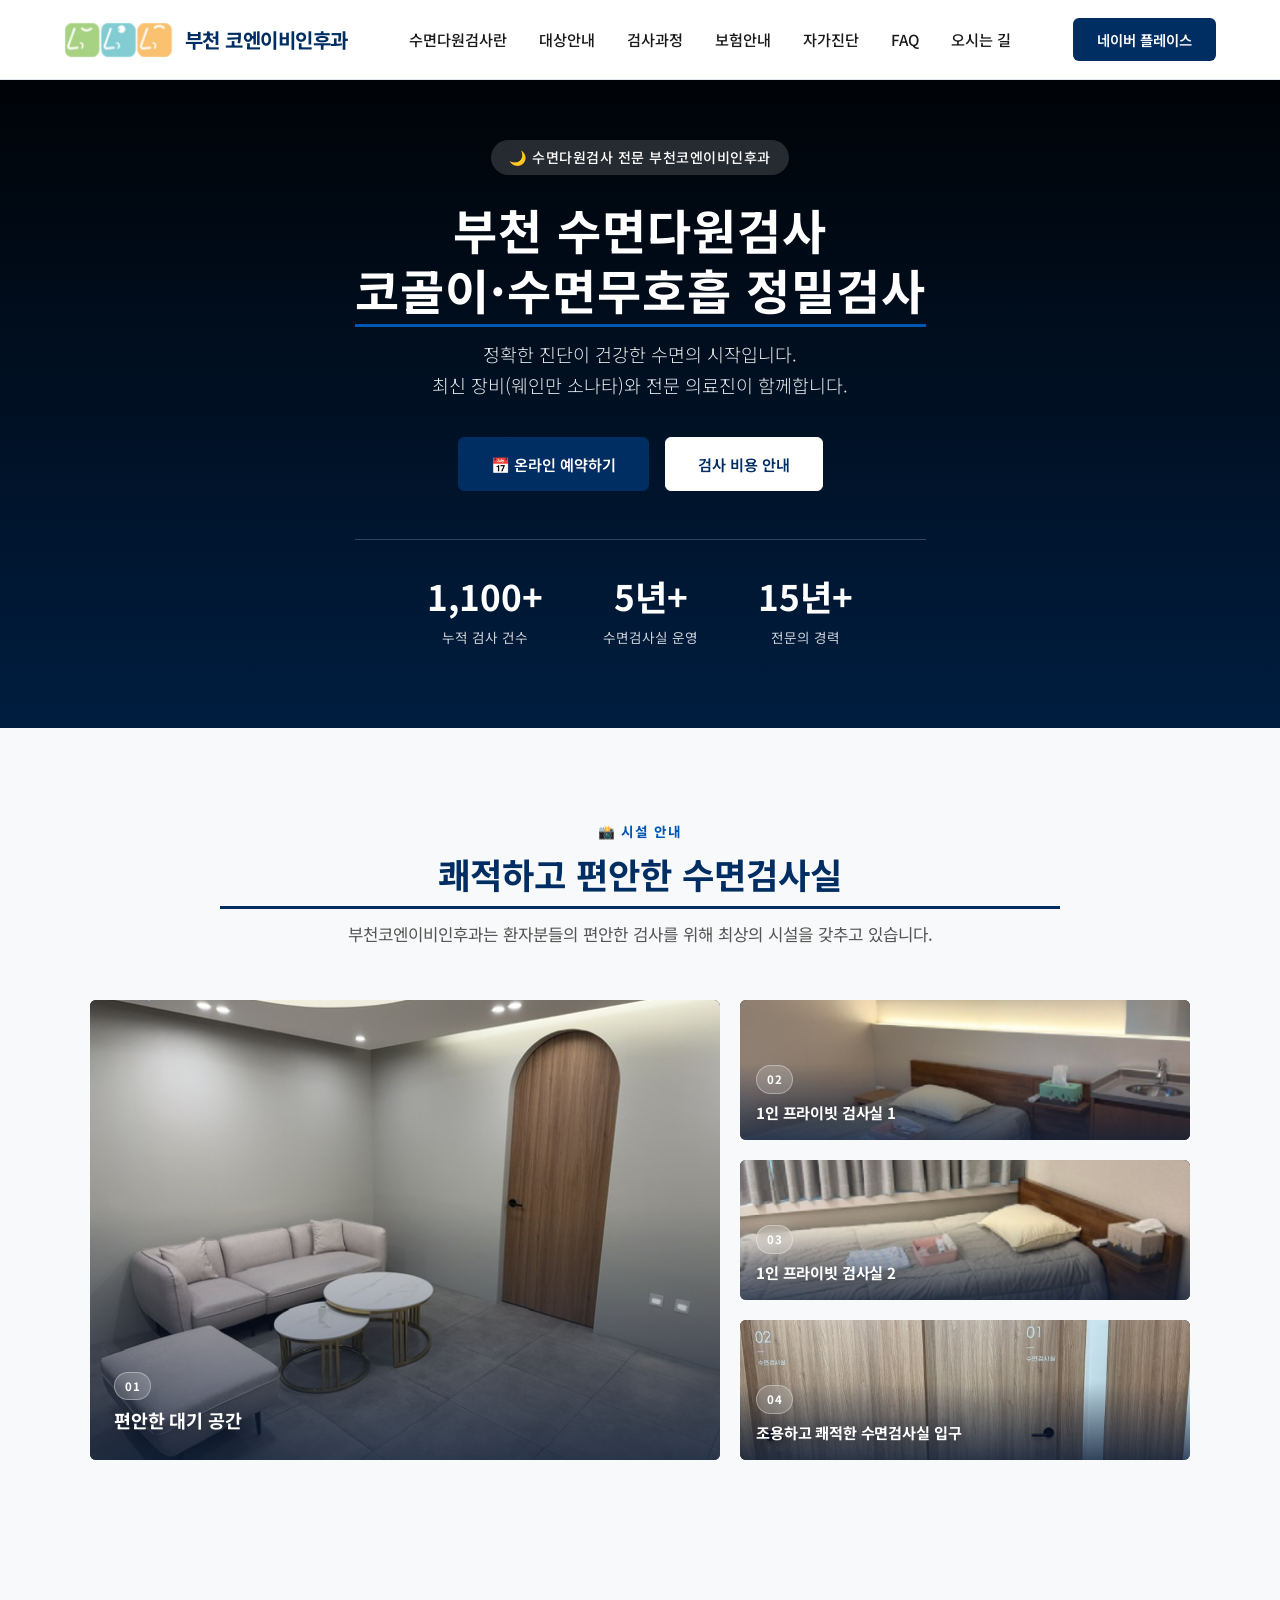
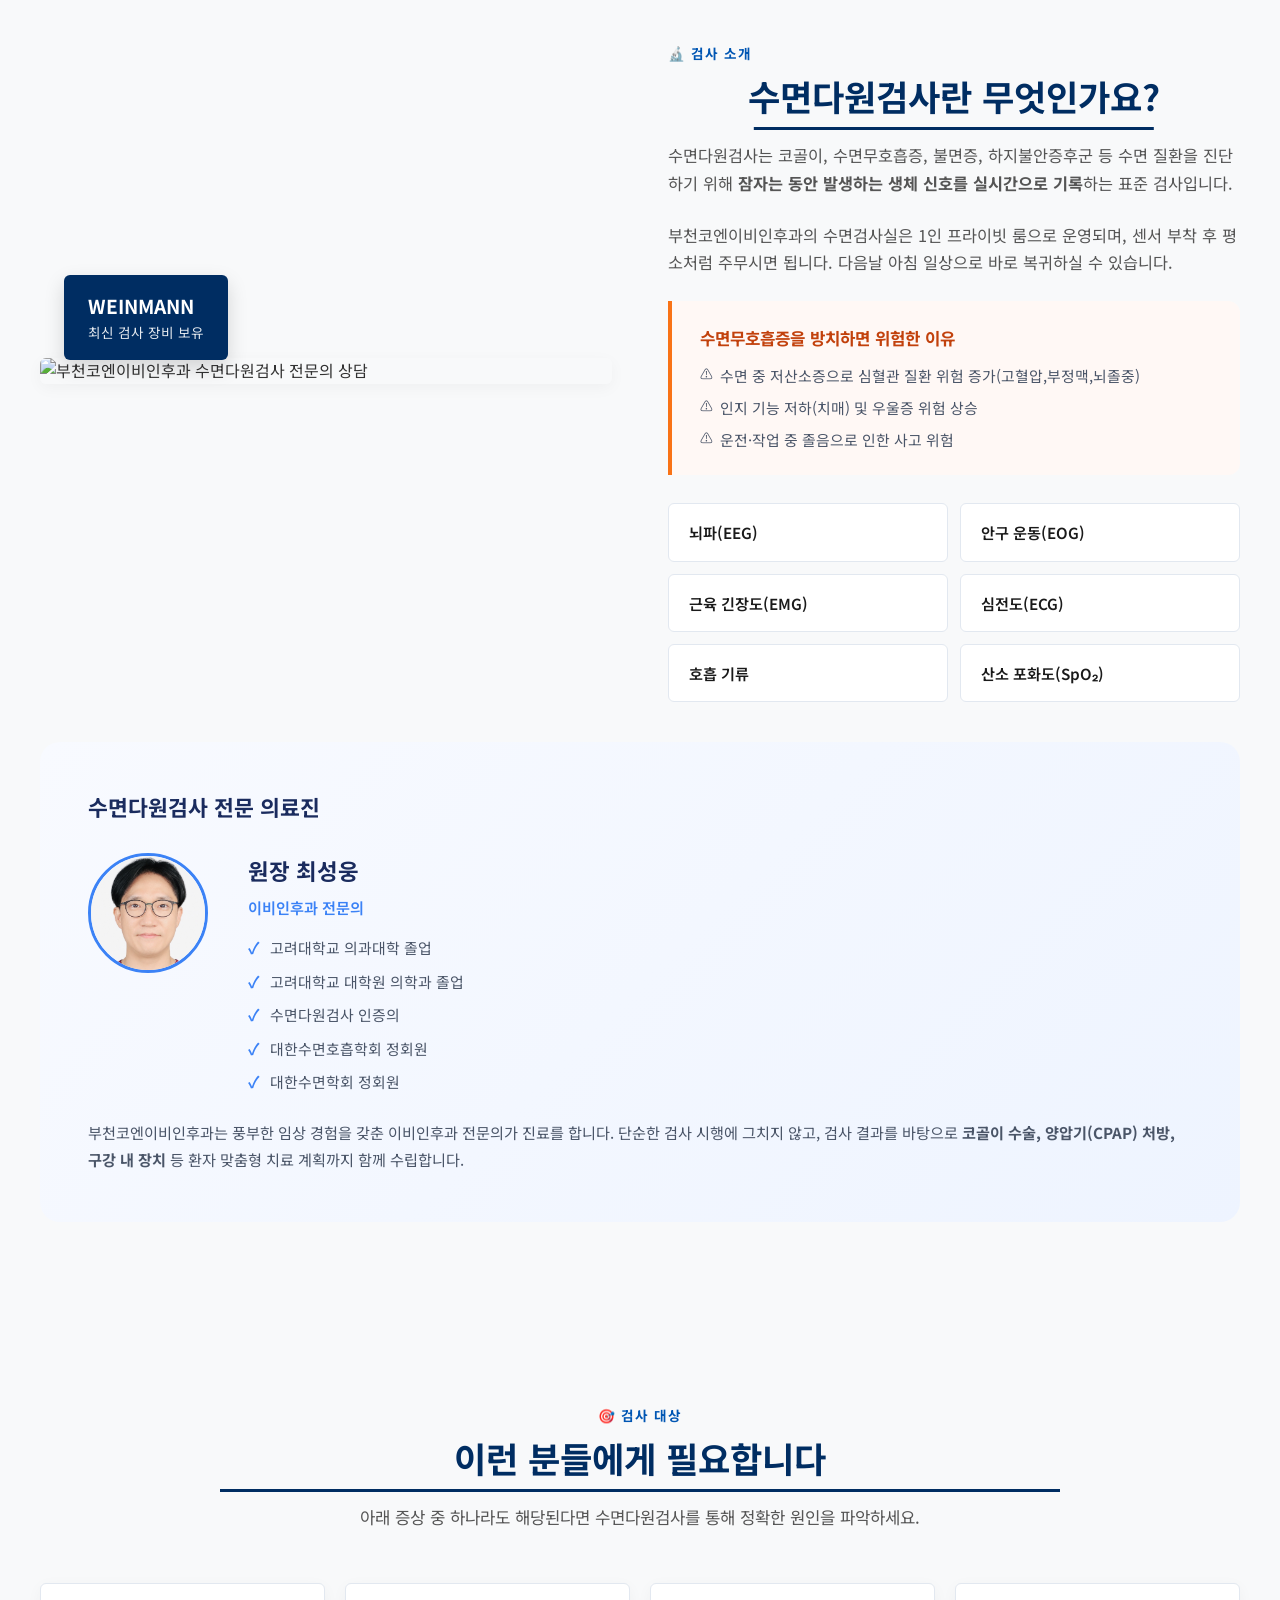
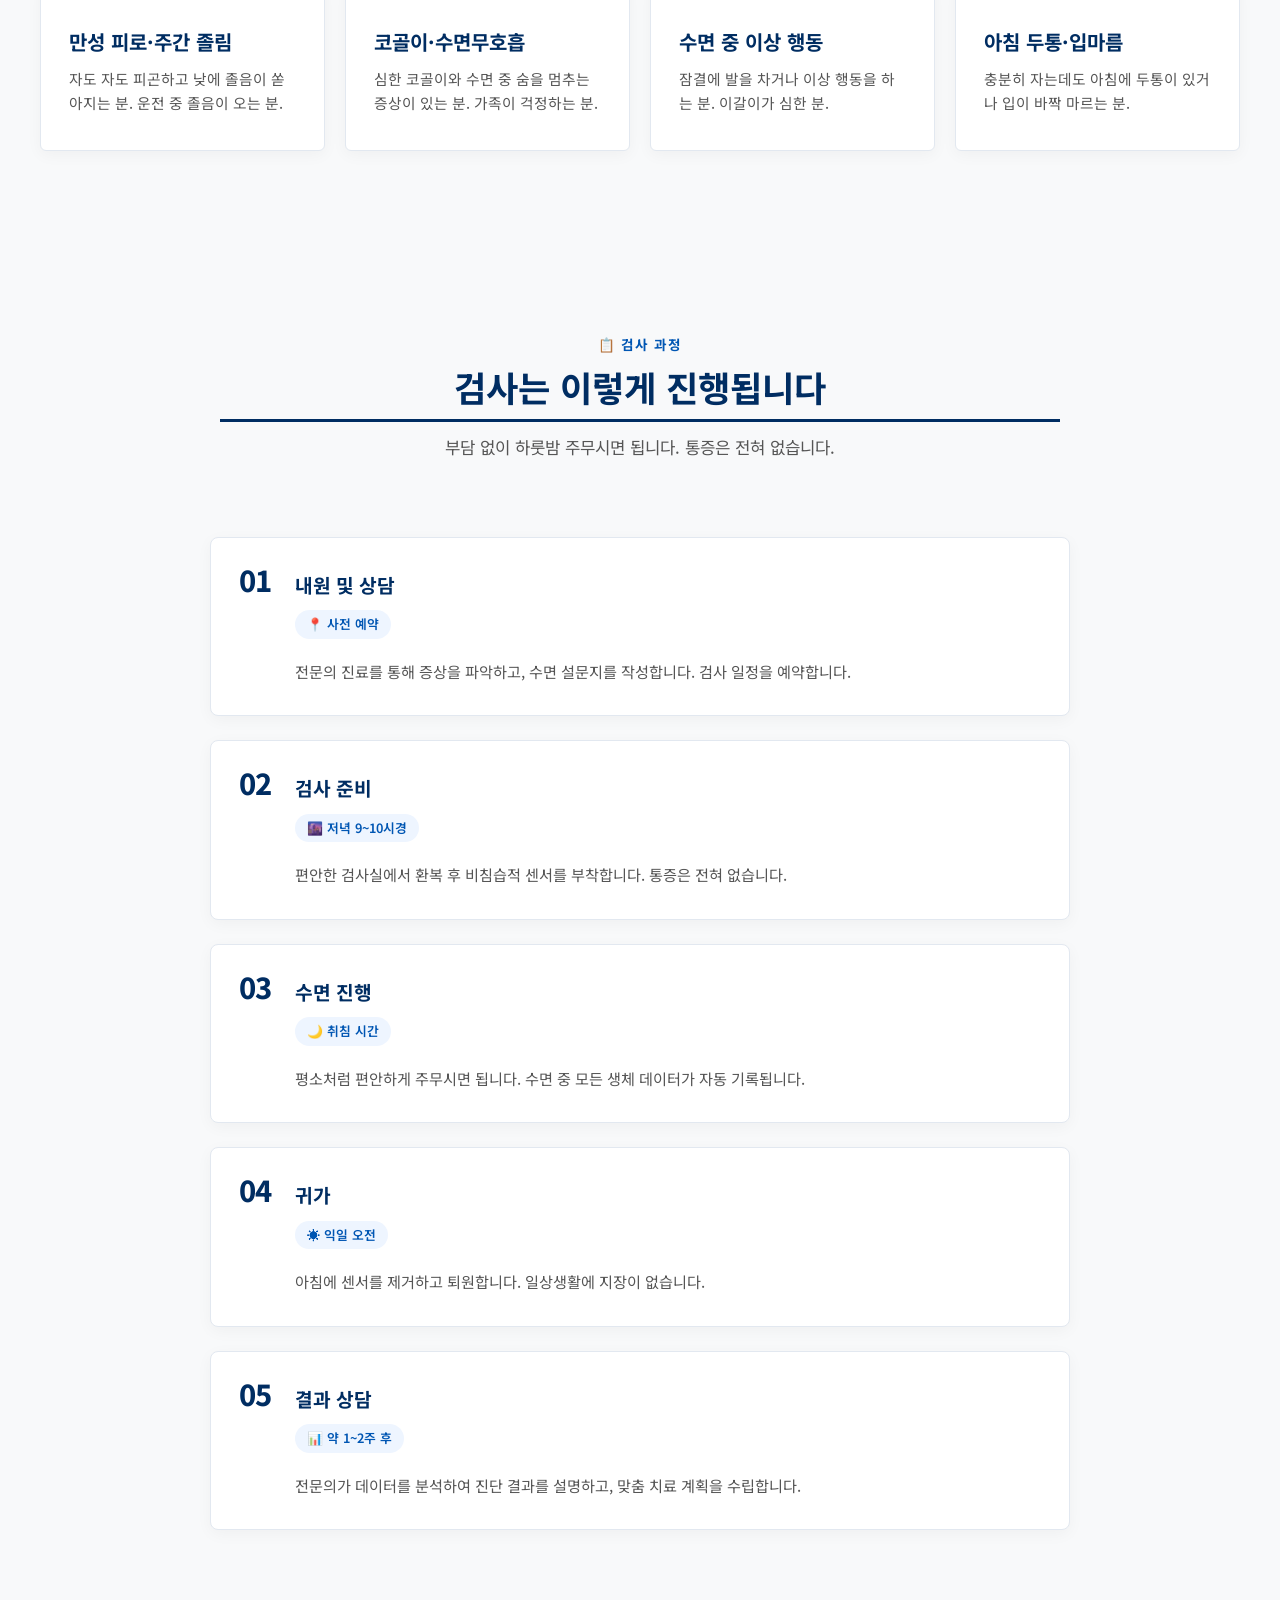
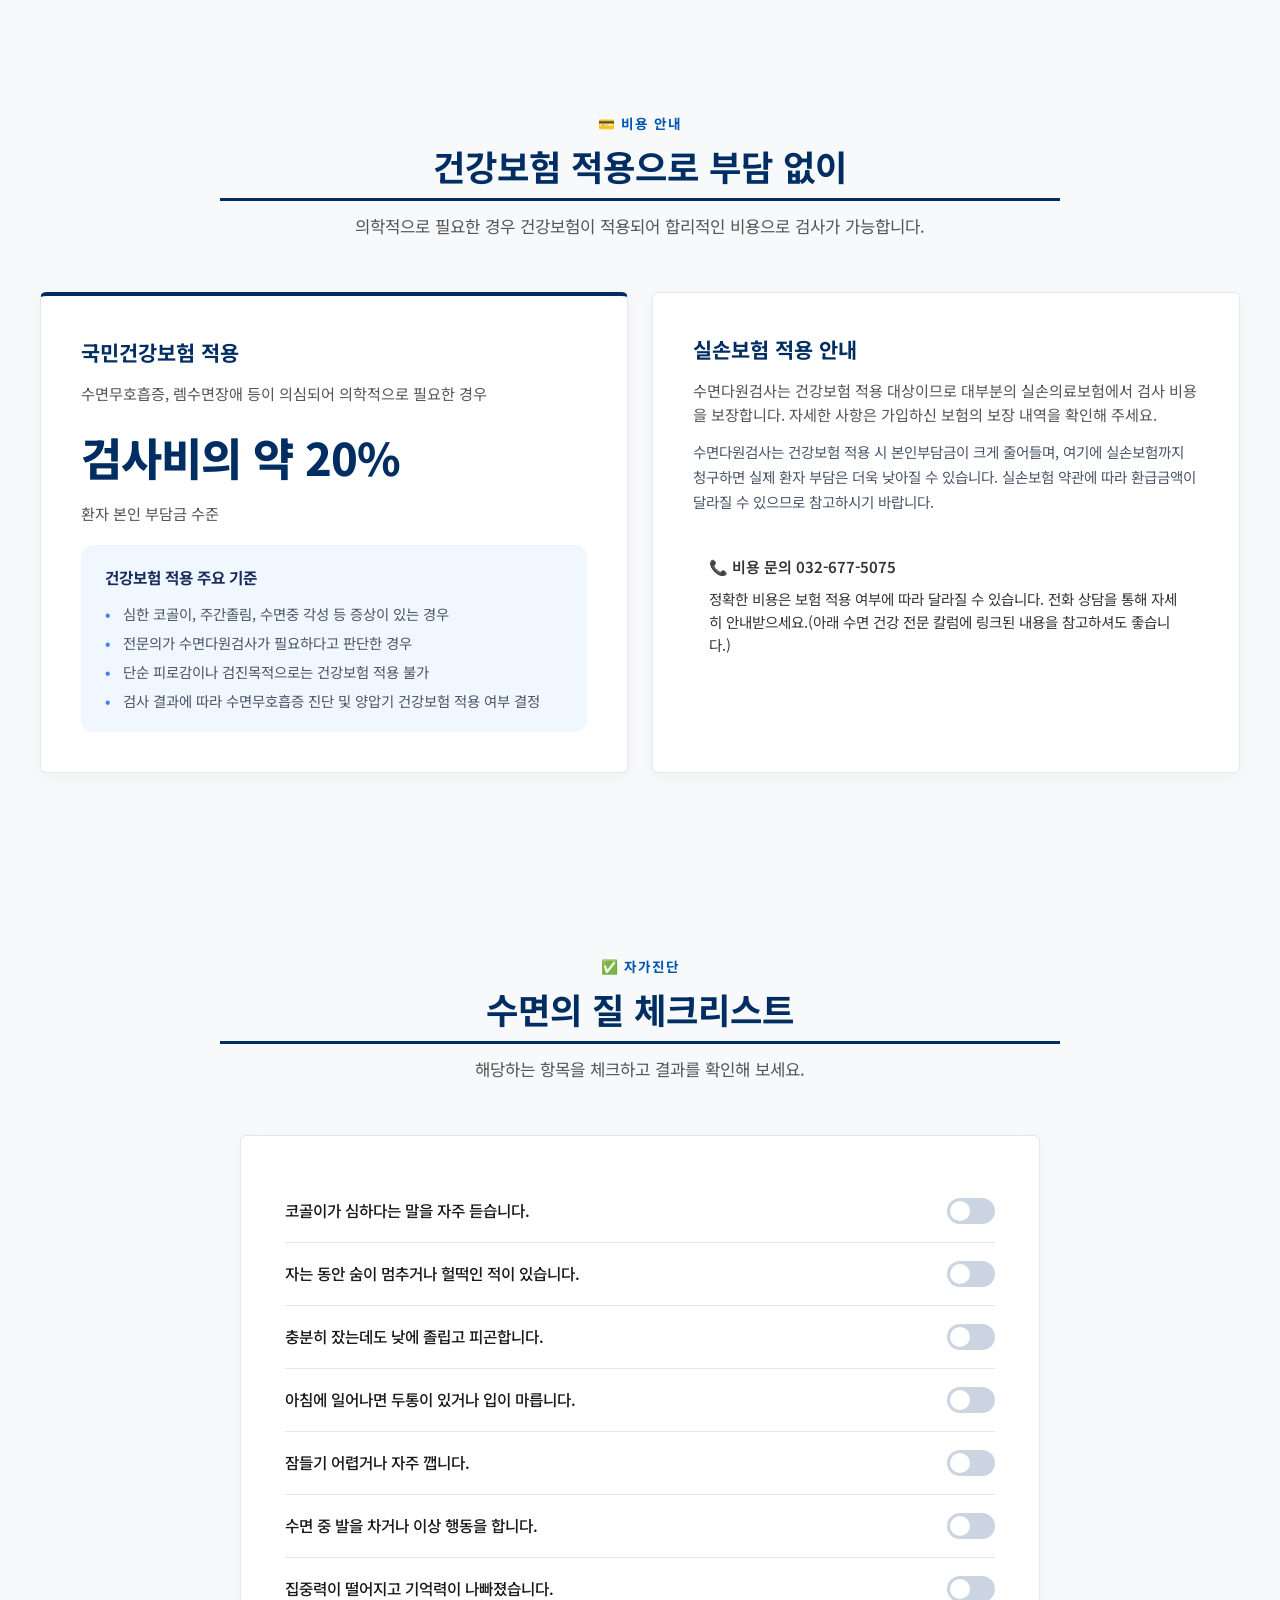
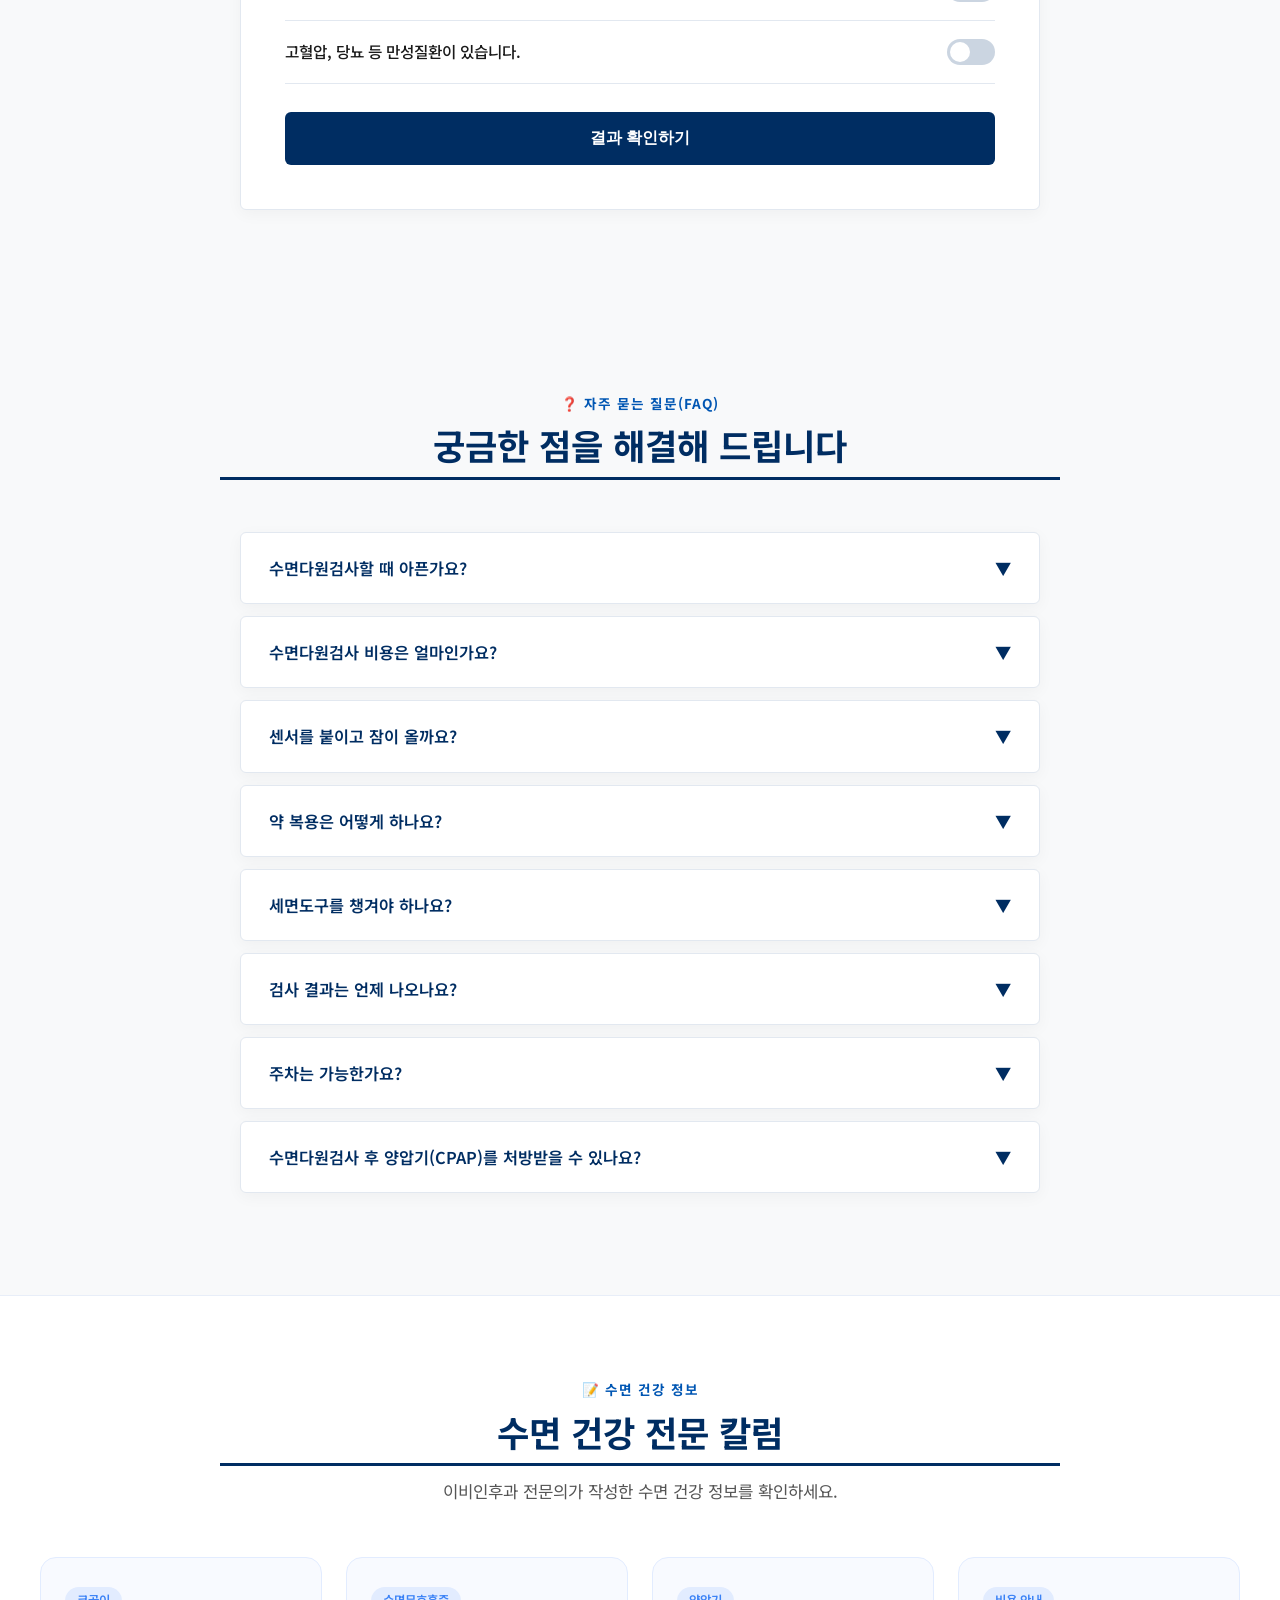
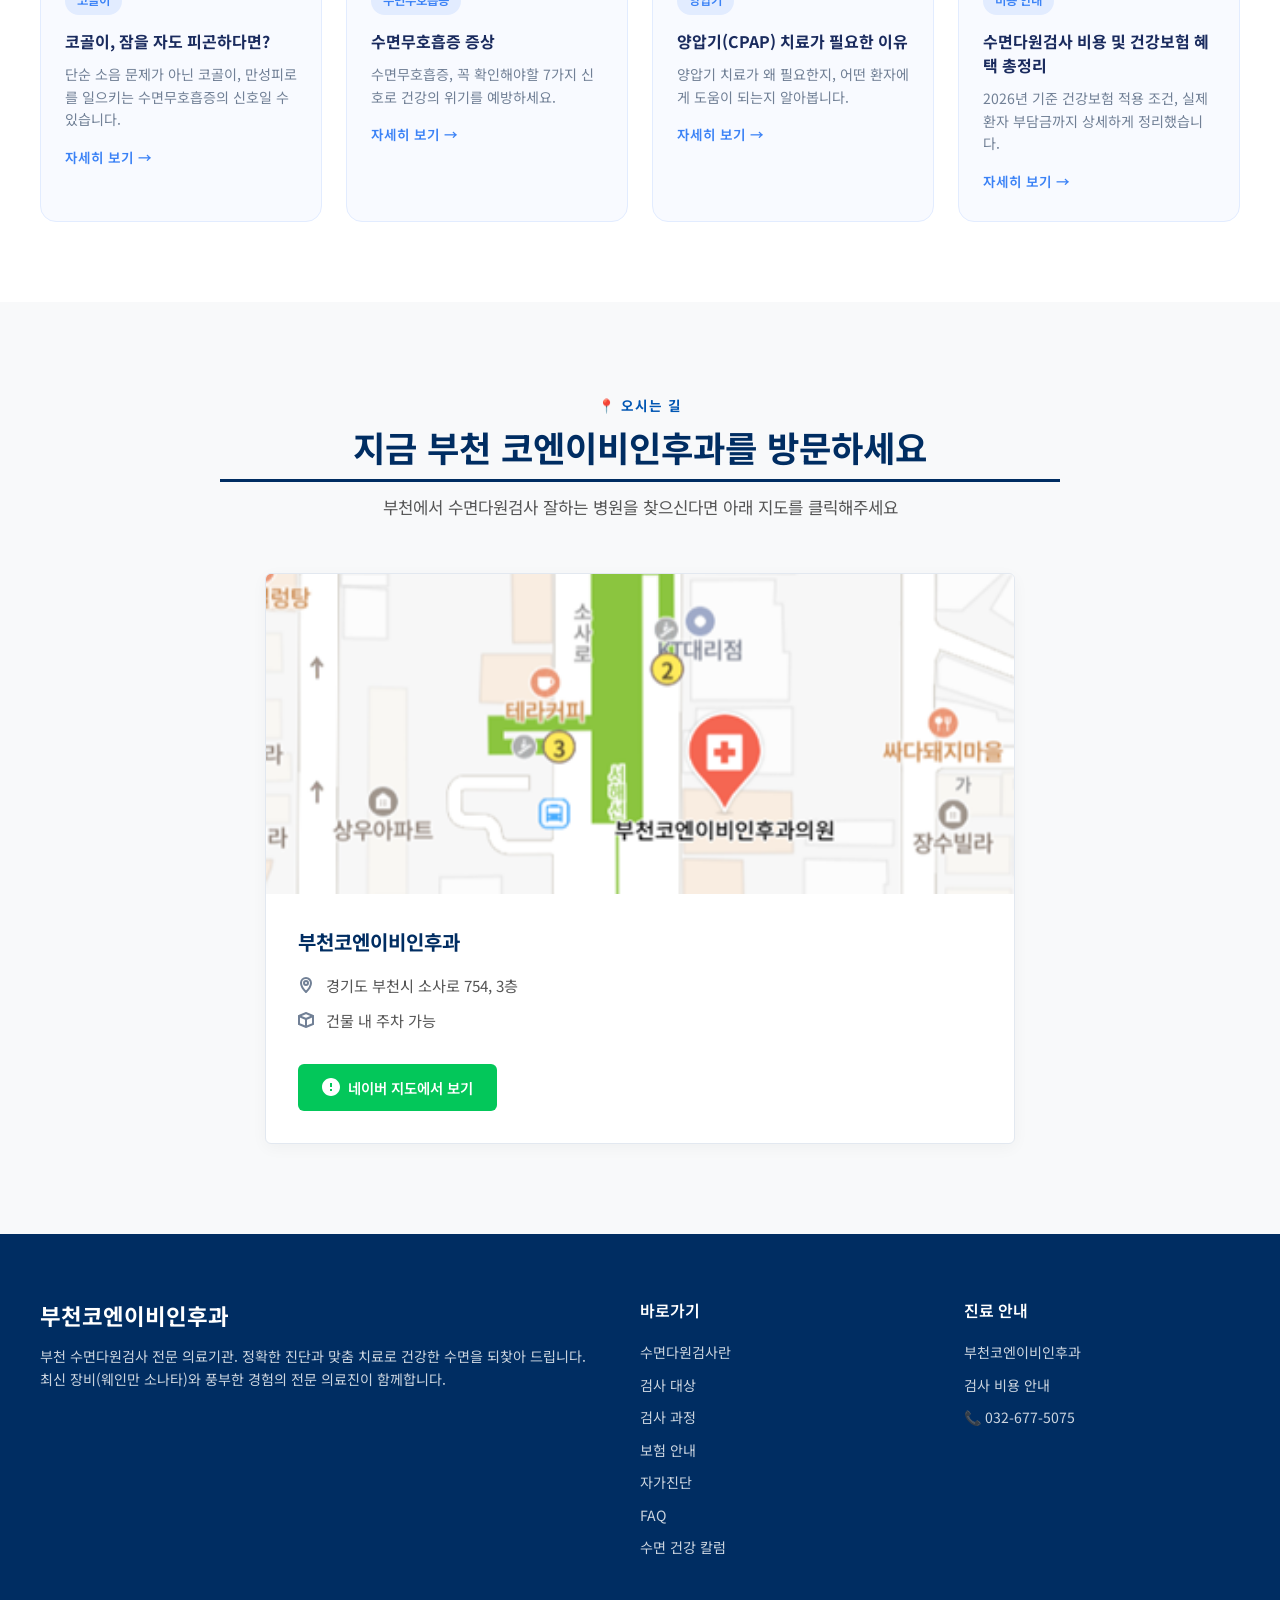
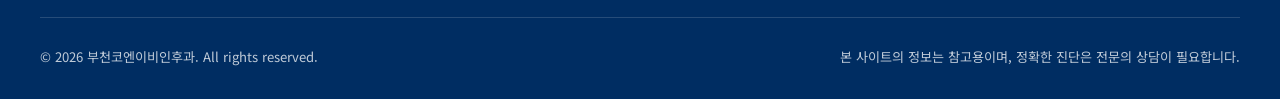
==== commit 93274e86: "Update index.html" ====
--- a/index.html
+++ b/index.html
@@ -1100,7 +1100,7 @@
       <div class="section-header reveal">
         <div class="section-badge">📝 수면 건강 정보</div>
         <h2 class="section-title">수면 건강 전문 칼럼</h2>
-        <p class="section-desc">이비인후과 전문의가 직접 작성한 수면 건강 정보를 확인하세요.</p>
+        <p class="section-desc">이비인후과 전문의가 작성한 수면 건강 정보를 확인하세요.</p>
       </div>
       <div class="blog-grid reveal">
         <a href="https://blog.naver.com/necter81/224244481289" target="_blank" class="blog-card"
--- a/styles.css
+++ b/styles.css
@@ -1051,4 +1051,37 @@
     gap: 10px;
     text-align: center;
   }
-}+
+.section-title {
+    font-size: 1.75rem;
+    padding-bottom: 10px;
+  }
+
+  .section-title::after {
+    width: 80%; /* 모바일에서 가로줄을 자연스러운 길이로 조절 */
+    height: 2px;
+    left: 50%;
+    transform: translateX(-50%);
+  }
+
+  .section-desc {
+    font-size: 0.95rem;
+    word-break: keep-all; /* 단어 단위 자연스러운 줄바꿈 */
+  }
+  
+  .hero-buttons {
+    flex-direction: row; /* 모바일에서도 버튼 두 개를 가로로 배치 */
+    gap: 8px; /* 버튼 사이 간격 축소 */
+    width: 100%;
+    justify-content: center;
+  }
+
+  .btn-primary,
+  .btn-secondary {
+    padding: 12px 14px; /* 모바일 화면에 맞춘 내부 여백 조정 */
+    font-size: 0.88rem; /* 모바일 글자 크기 미세 조정 */
+    white-space: nowrap; /* 텍스트 줄바꿈 절대 방지 */
+    flex: 1; /* 두 버튼이 균등한 폭을 가지도록 설정 */
+    max-width: 170px; /* 버튼이 너무 넓어지지 않도록 최대 폭 제한 */
+  }
+}
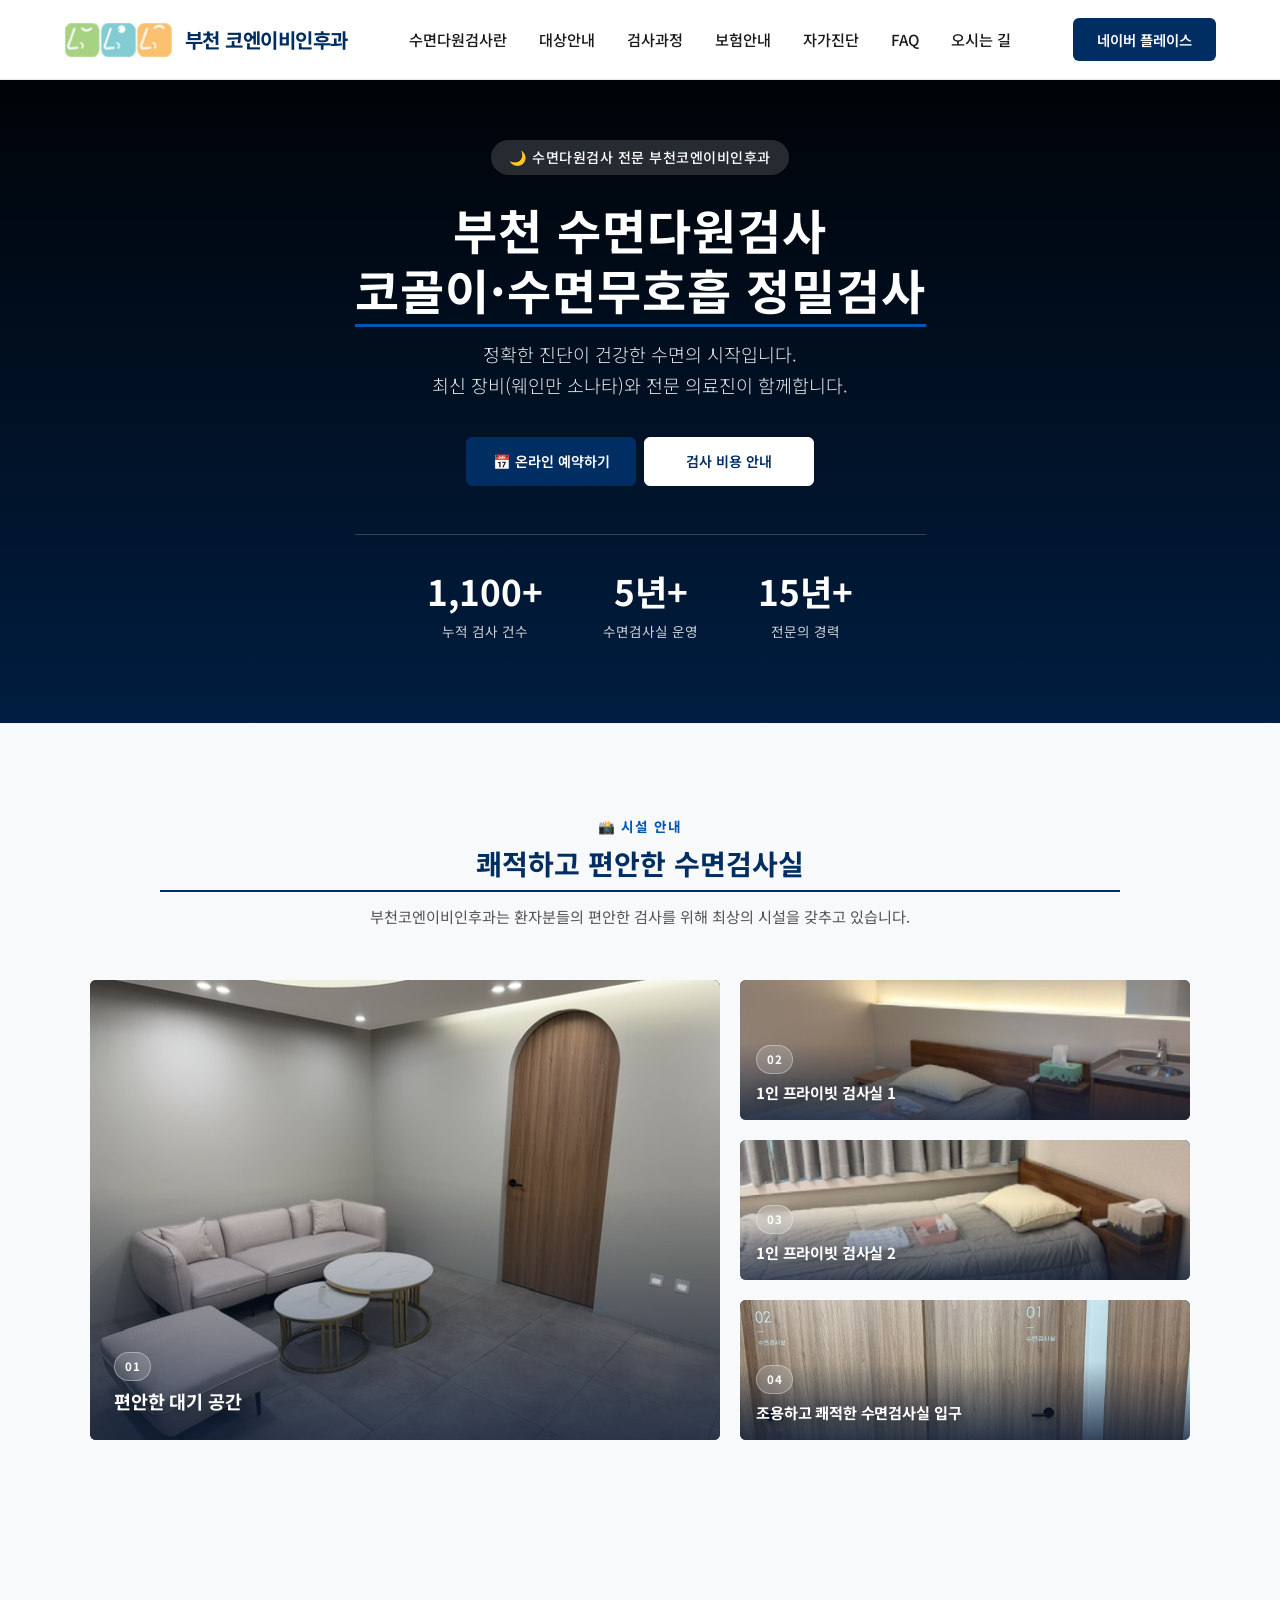
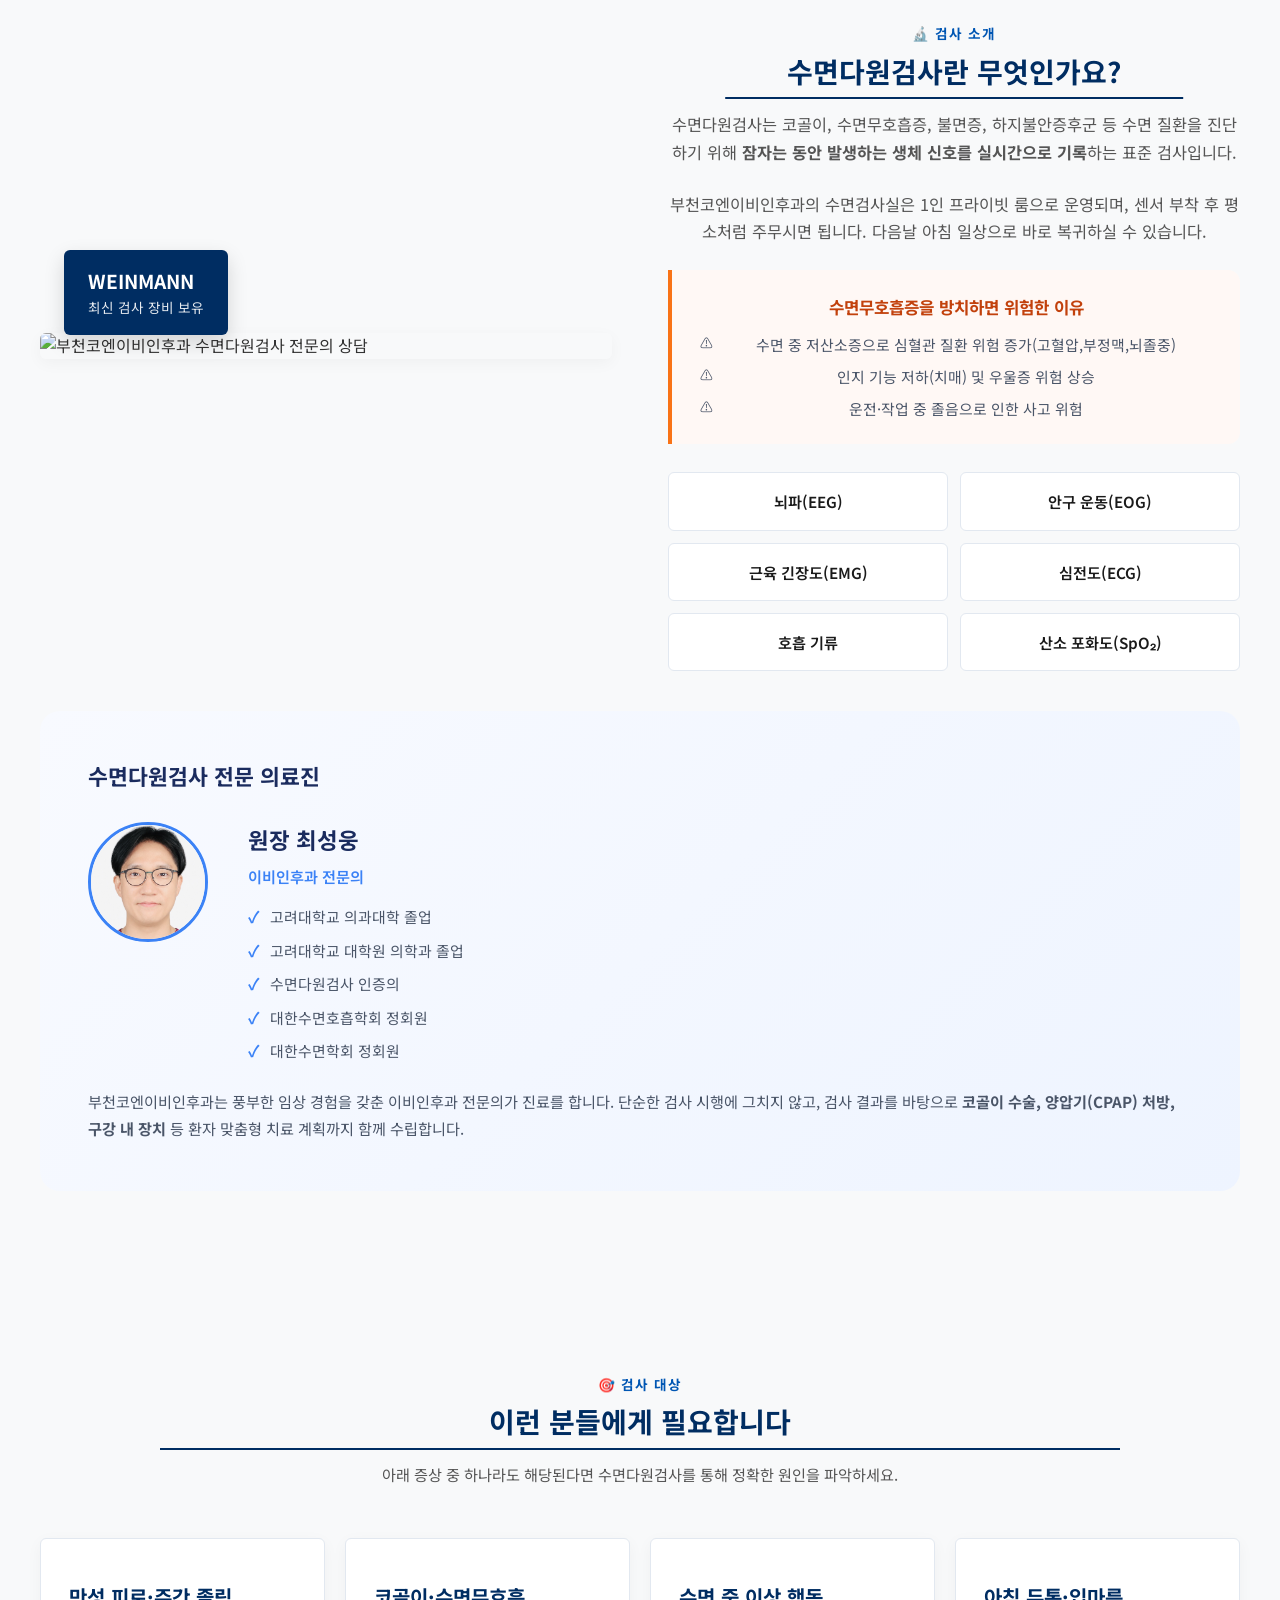
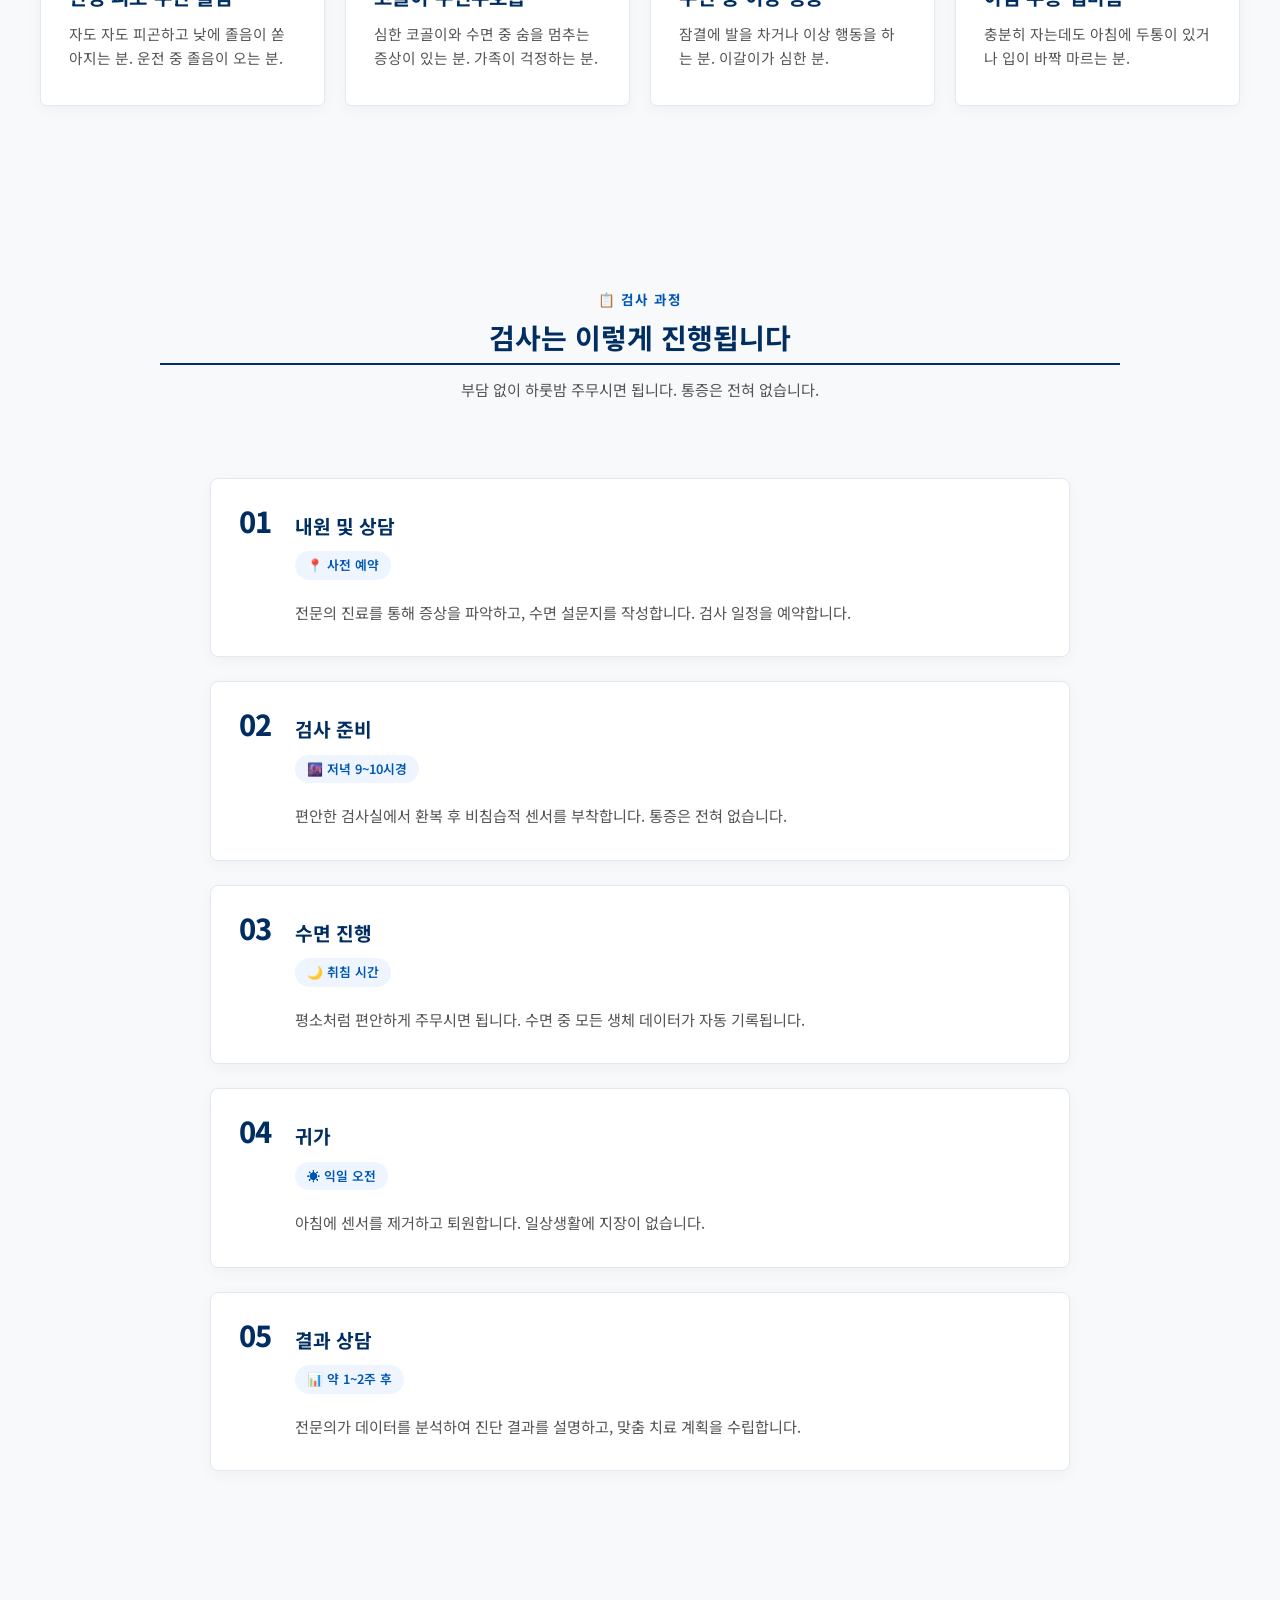
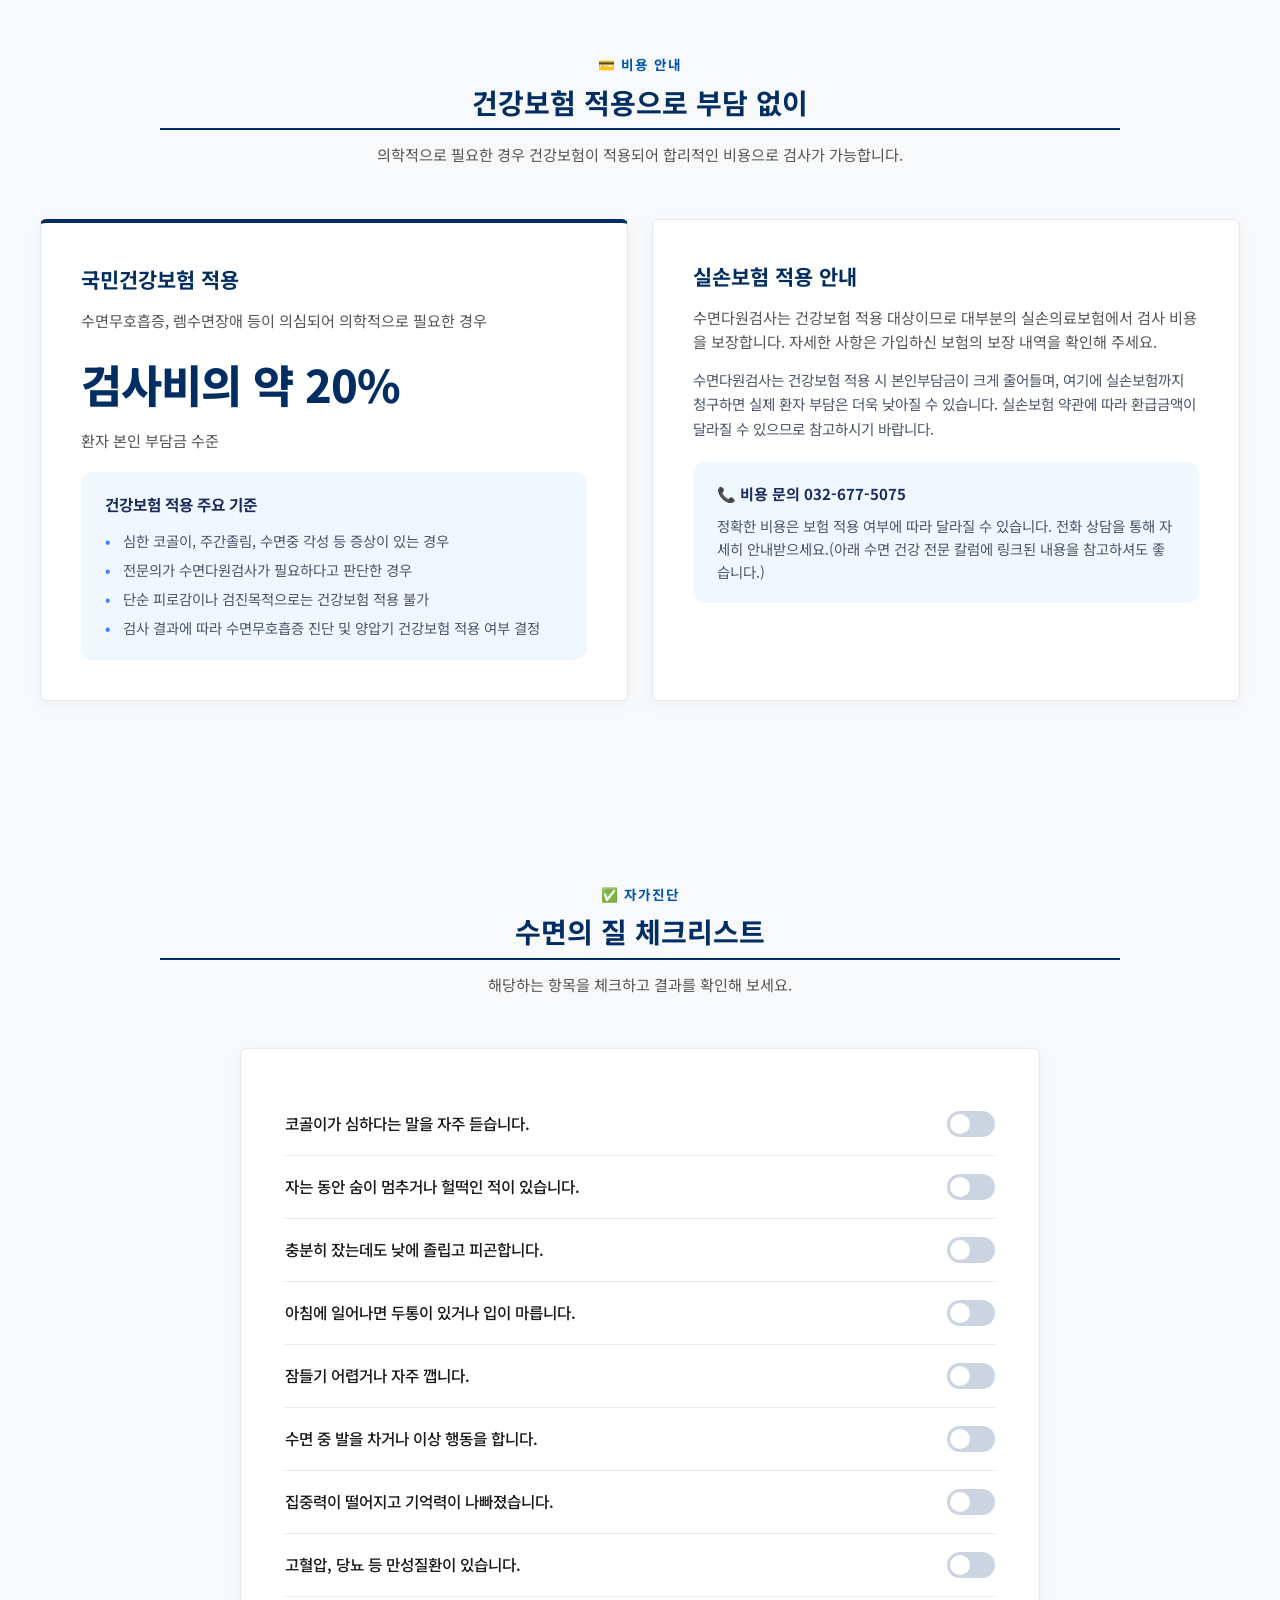
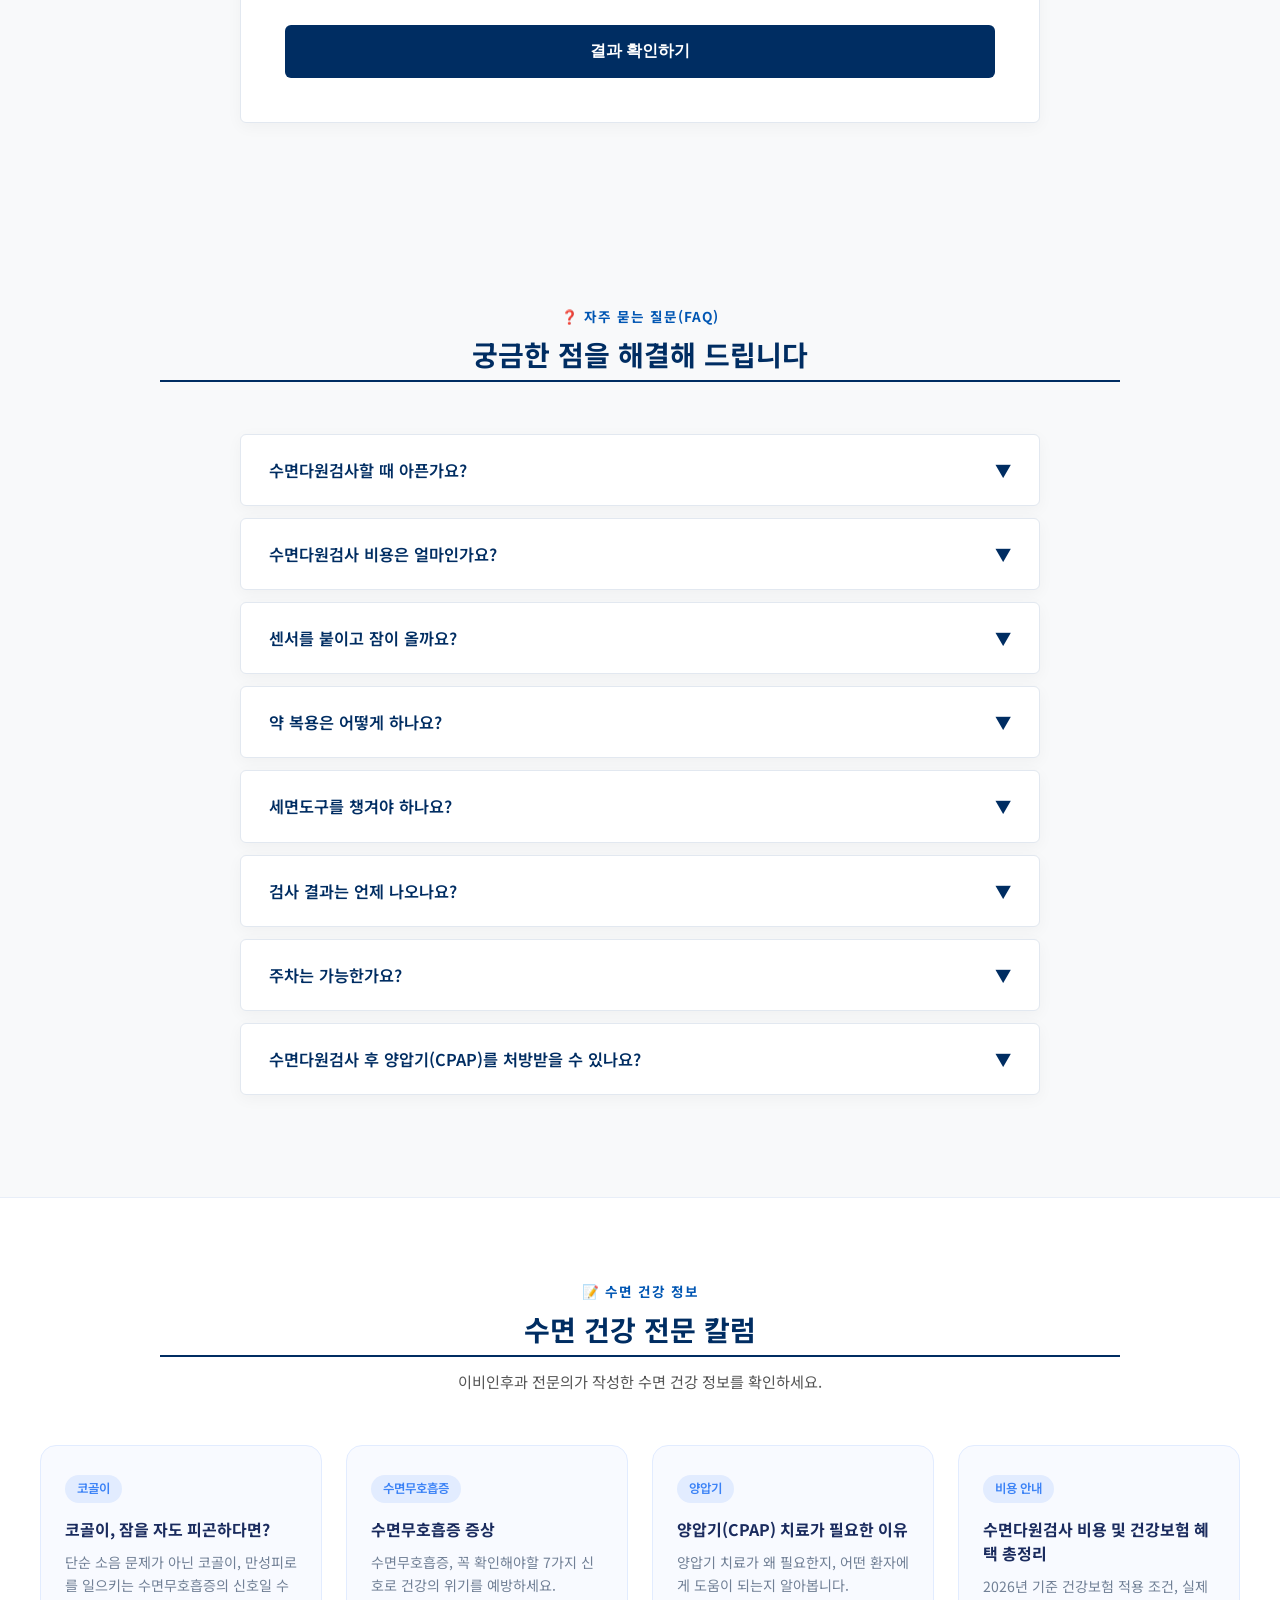
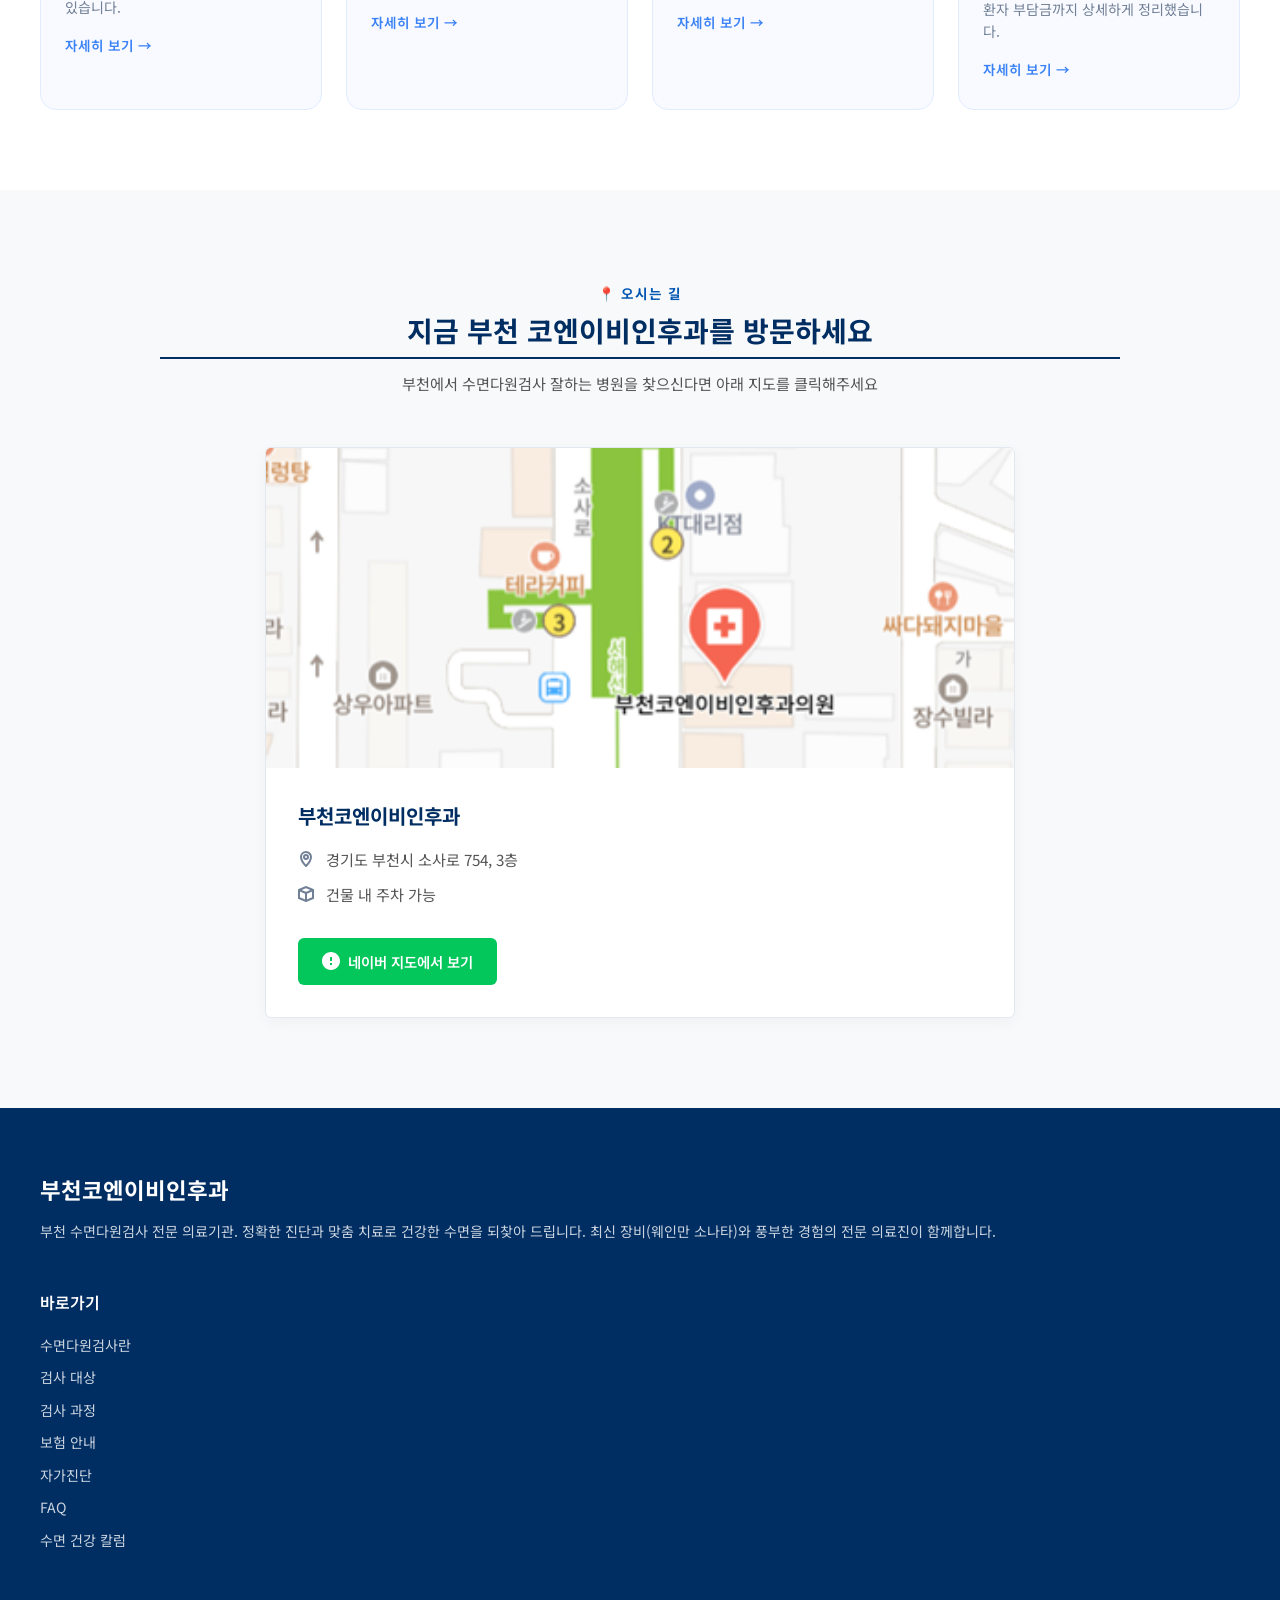
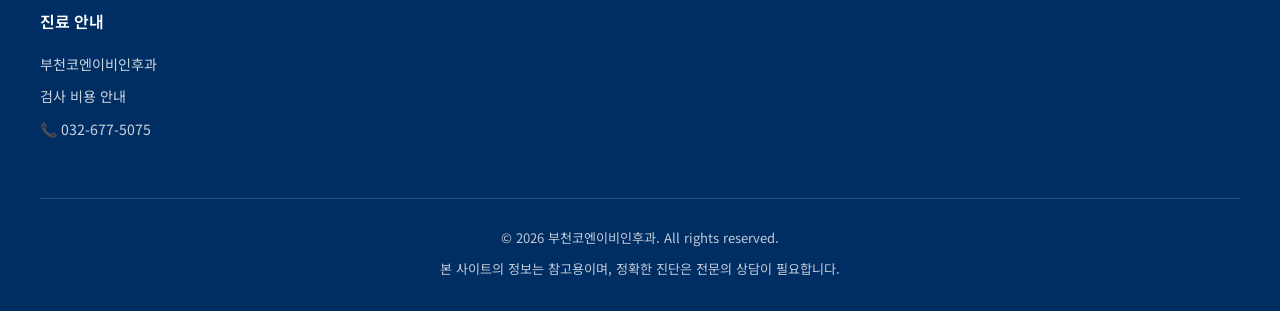
==== commit 8bbd6d11: "Add files via upload" ====
--- a/index.html
+++ b/index.html
@@ -967,10 +967,9 @@
             수면다원검사는 건강보험 적용 시 본인부담금이 크게 줄어들며,
             여기에 실손보험까지 청구하면 실제 환자 부담은 더욱 낮아질 수 있습니다. 실손보험 약관에 따라 환급금액이 달라질 수 있으므로 참고하시기 바랍니다.
           </p>
-          <div style="margin-top:24px;padding:16px;background:var(--soft-gray);border-radius:var(--radius-sm);">
-            <p style="font-size:0.94rem;font-weight:600;color:var(--deep-blue);margin-bottom:8px;">📞 비용 문의 032-677-5075
-            </p>
-            <p style="font-size:0.91rem;color:var(--text-secondary);">정확한 비용은 보험 적용 여부에 따라 달라질 수 있습니다. 전화 상담을 통해 자세히
+          <div class="insurance-detail" style="margin-top:20px;">
+            <p style="font-size:0.94rem;font-weight:700;color:#1a2b5e;margin-bottom:8px;">📞 비용 문의 032-677-5075</p>
+            <p style="font-size:0.9rem;color:#4a5568;line-height:1.6;">정확한 비용은 보험 적용 여부에 따라 달라질 수 있습니다. 전화 상담을 통해 자세히
               안내받으세요.(아래 수면 건강 전문 칼럼에 링크된 내용을 참고하셔도 좋습니다.)</p>
           </div>
         </div>
--- a/styles.css
+++ b/styles.css
@@ -469,6 +469,16 @@
   font-size: 0.85rem;
   opacity: 0.9;
 }
+/* 👇 아래 코드를 추가해주세요 */
+.about-text {
+  text-align: center;
+}
+
+.about-text .section-badge {
+  display: inline-block;
+  margin-left: auto;
+  margin-right: auto;
+}
 
 .about-text p {
   color: var(--jh-text-secondary);
@@ -1020,7 +1030,9 @@
   }
 
   .hero-title {
-    font-size: 2.2rem;
+    font-size: 1.65rem; /* 화면을 넘치지 않도록 모바일 폰트 크기 조정 */
+    white-space: nowrap; /* 한 줄로 유지되도록 줄바꿈 방지 */
+    letter-spacing: -0.5px; /* 자간을 살짝 줄여 가독성 유지 */
   }
 
   .hero-stats {
@@ -1033,14 +1045,22 @@
   }
 
   .process-step-content {
-    padding: 24px 20px 24px 60px;
+    padding: 20px 16px 20px 52px; /* 좌측 내부 여백 축소 */
   }
 
   .process-step-content::before {
-    left: 18px;
-    top: 20px;
-    font-size: 1.4rem;
-  }
+    left: 16px;
+    top: 22px; /* 숫자를 첫 줄 제목 텍스트 높이와 수평 정렬 */
+    font-size: 1.3rem; /* 모바일 크기에 맞춰 정갈하게 조율 */
+    line-height: 1;
+  }
+
+  .process-step-content h4 {
+    margin-top: 0;
+    margin-bottom: 6px;
+    line-height: 1.3;
+  }
+}
 
   .footer-grid {
     grid-template-columns: 1fr;
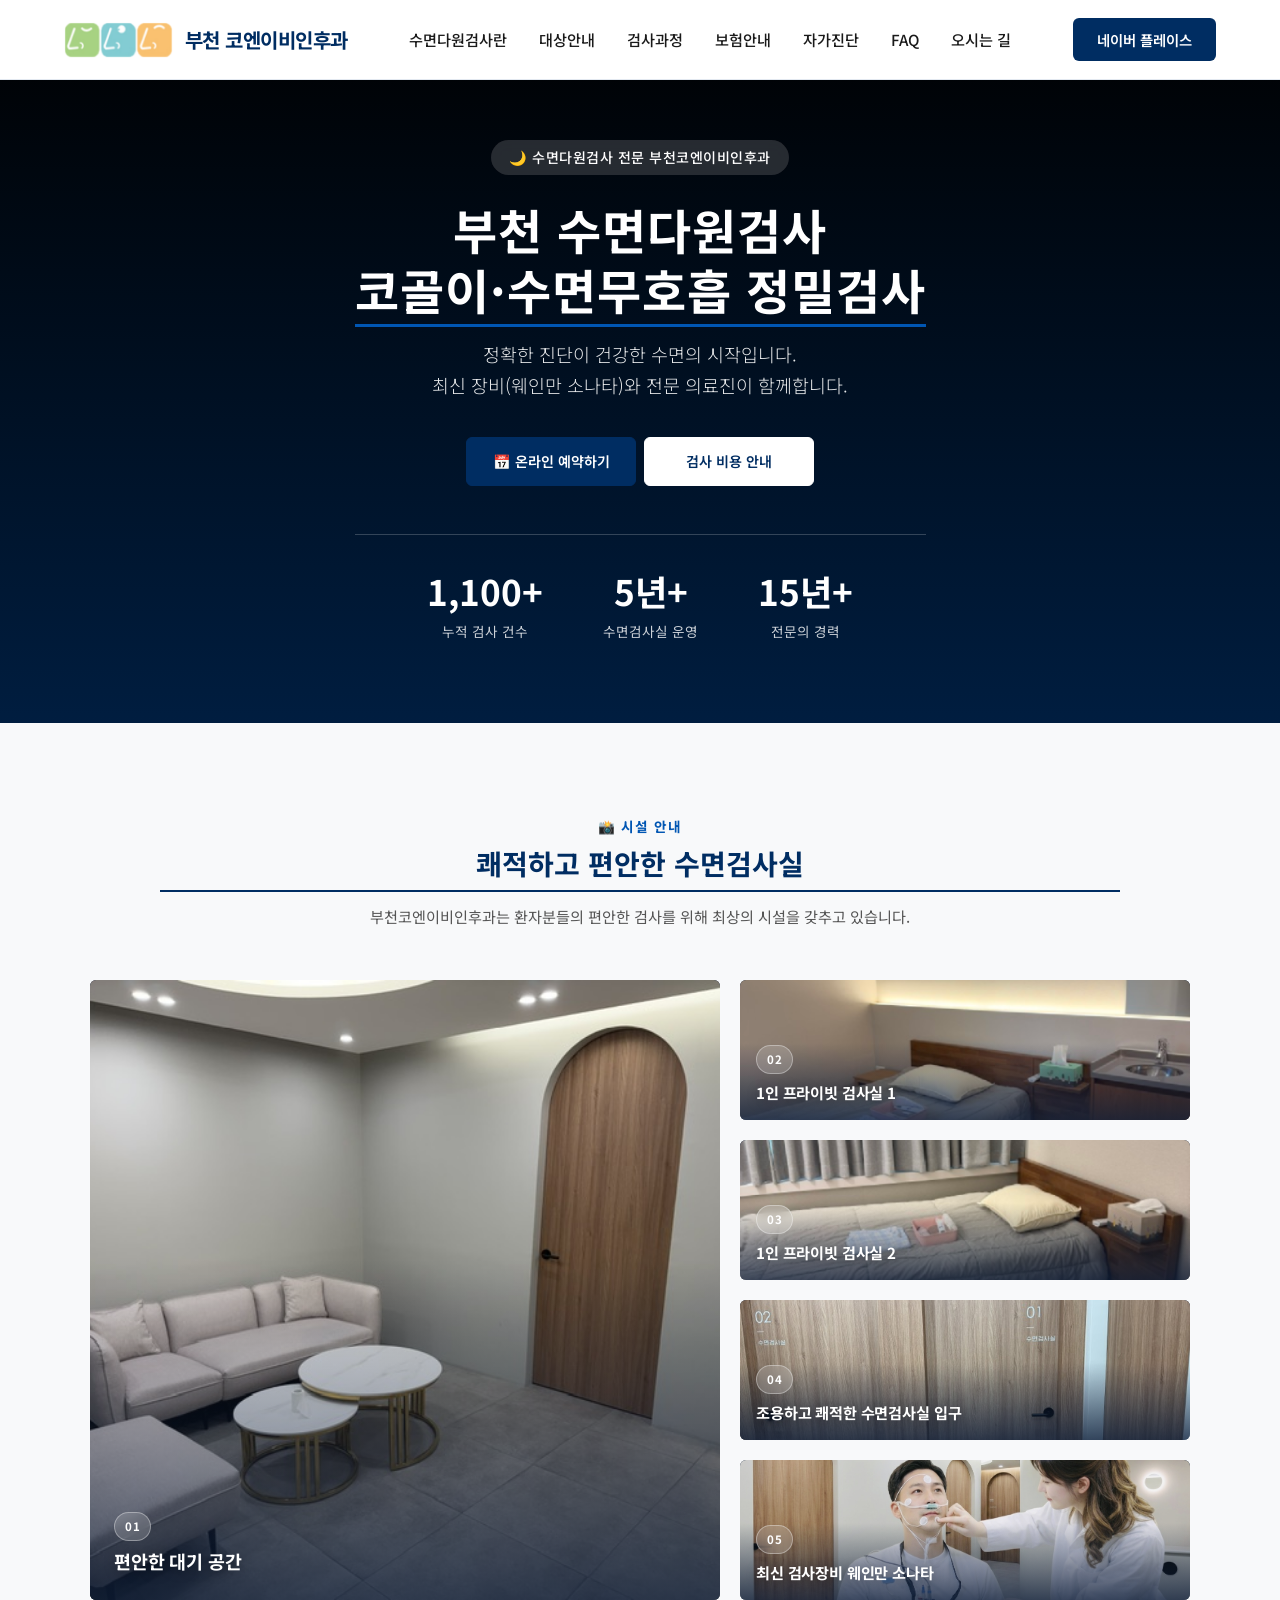
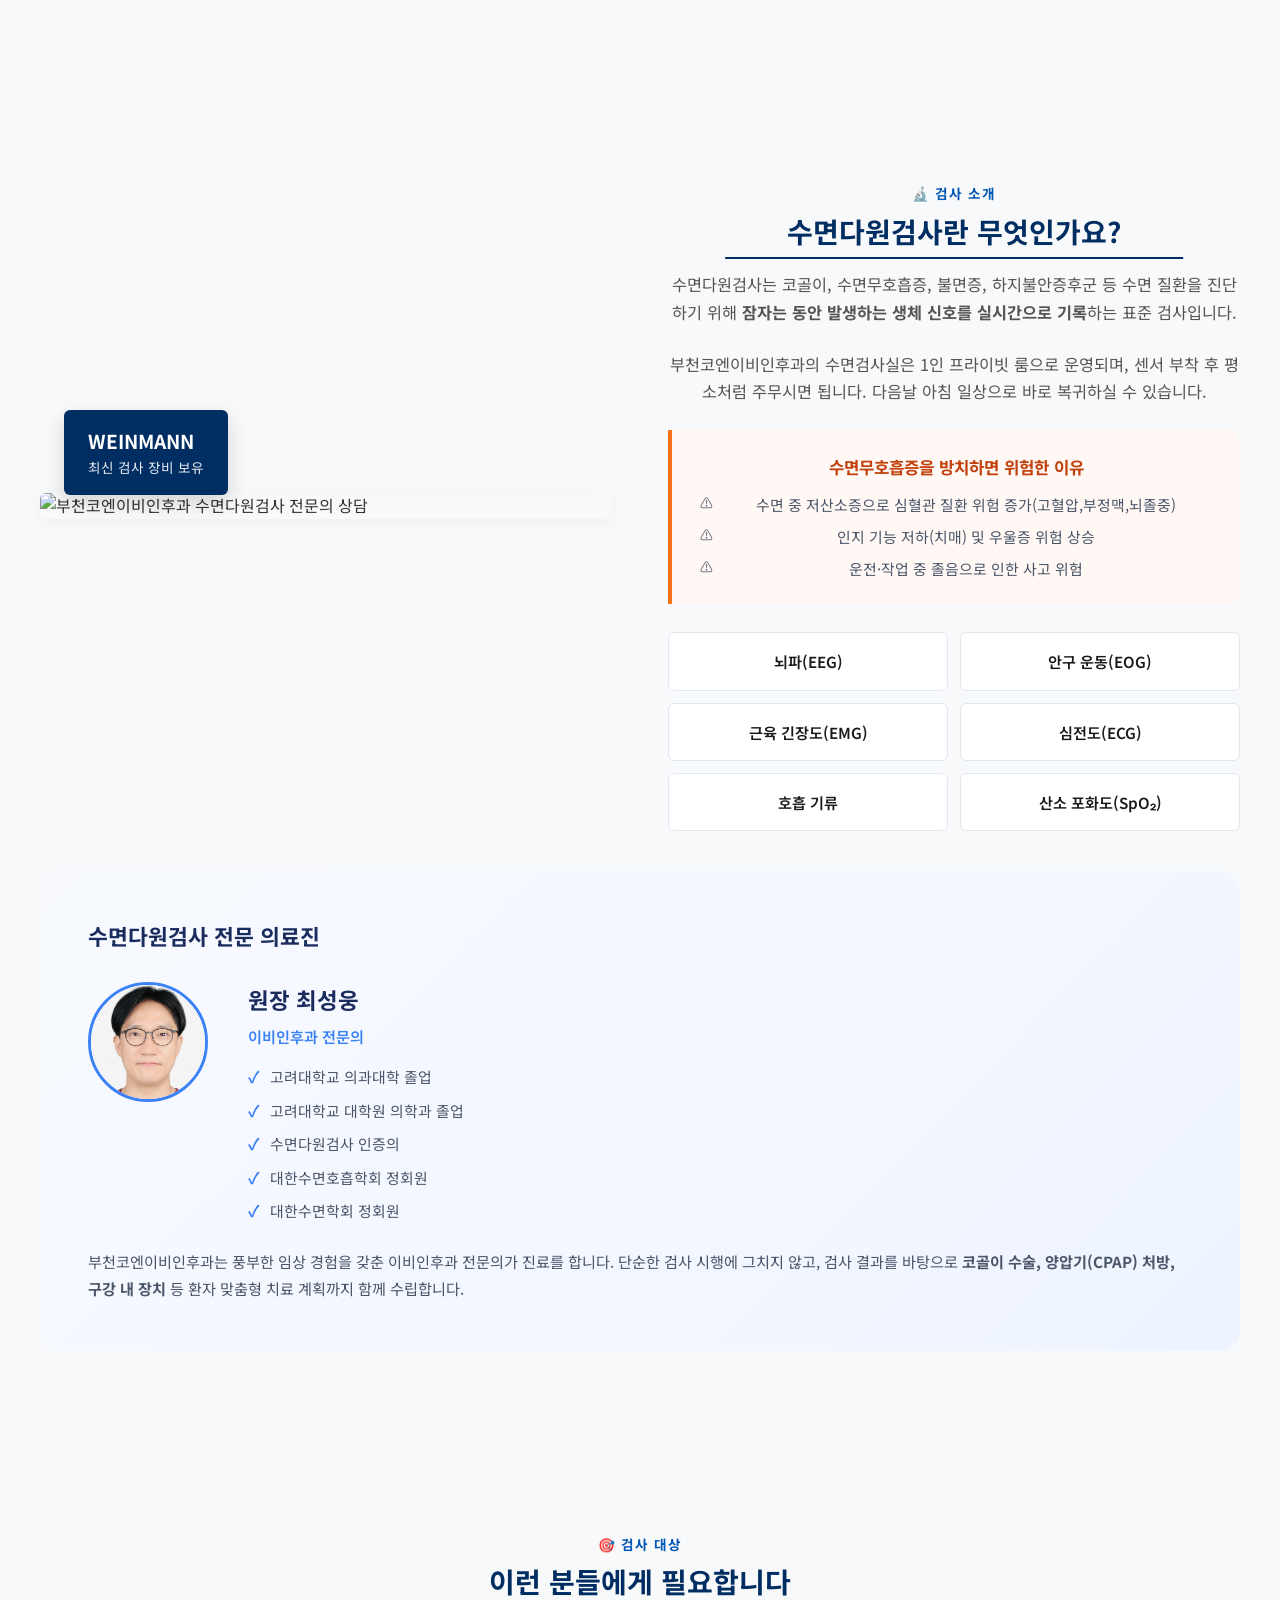
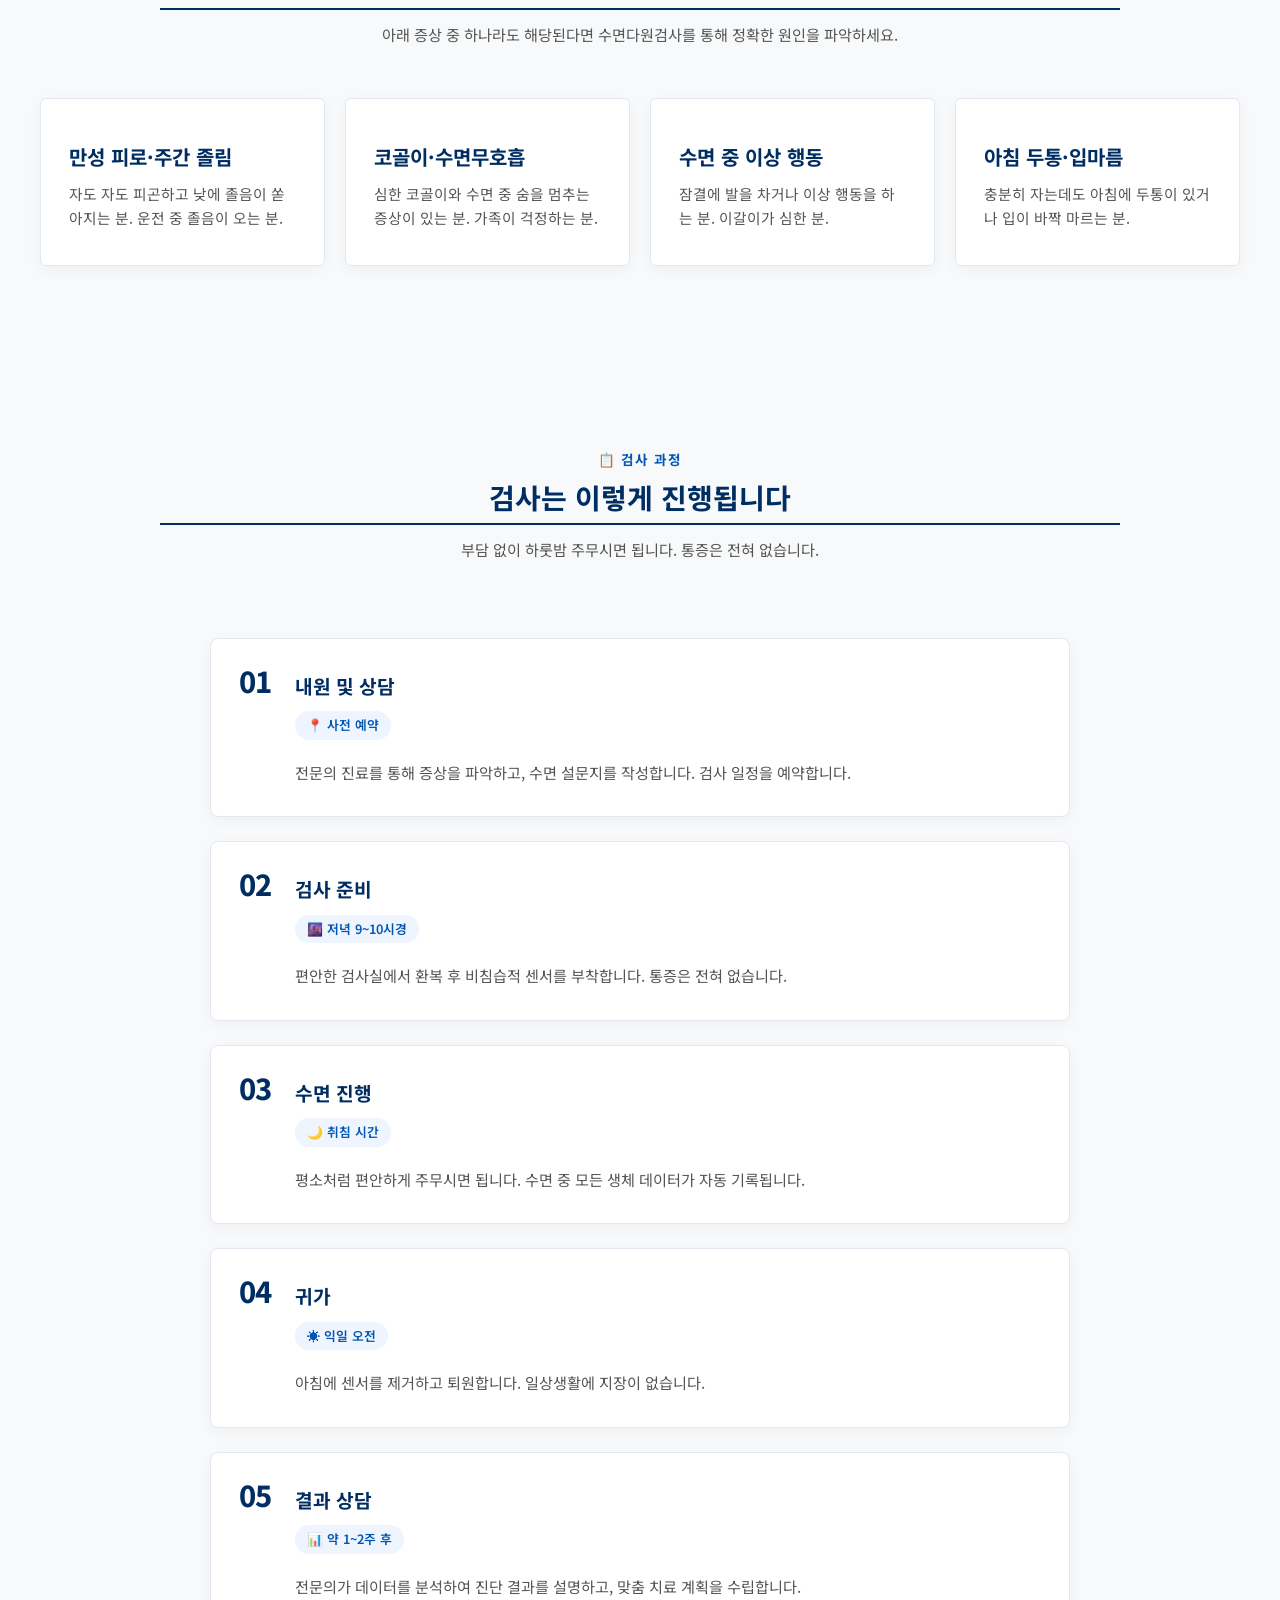
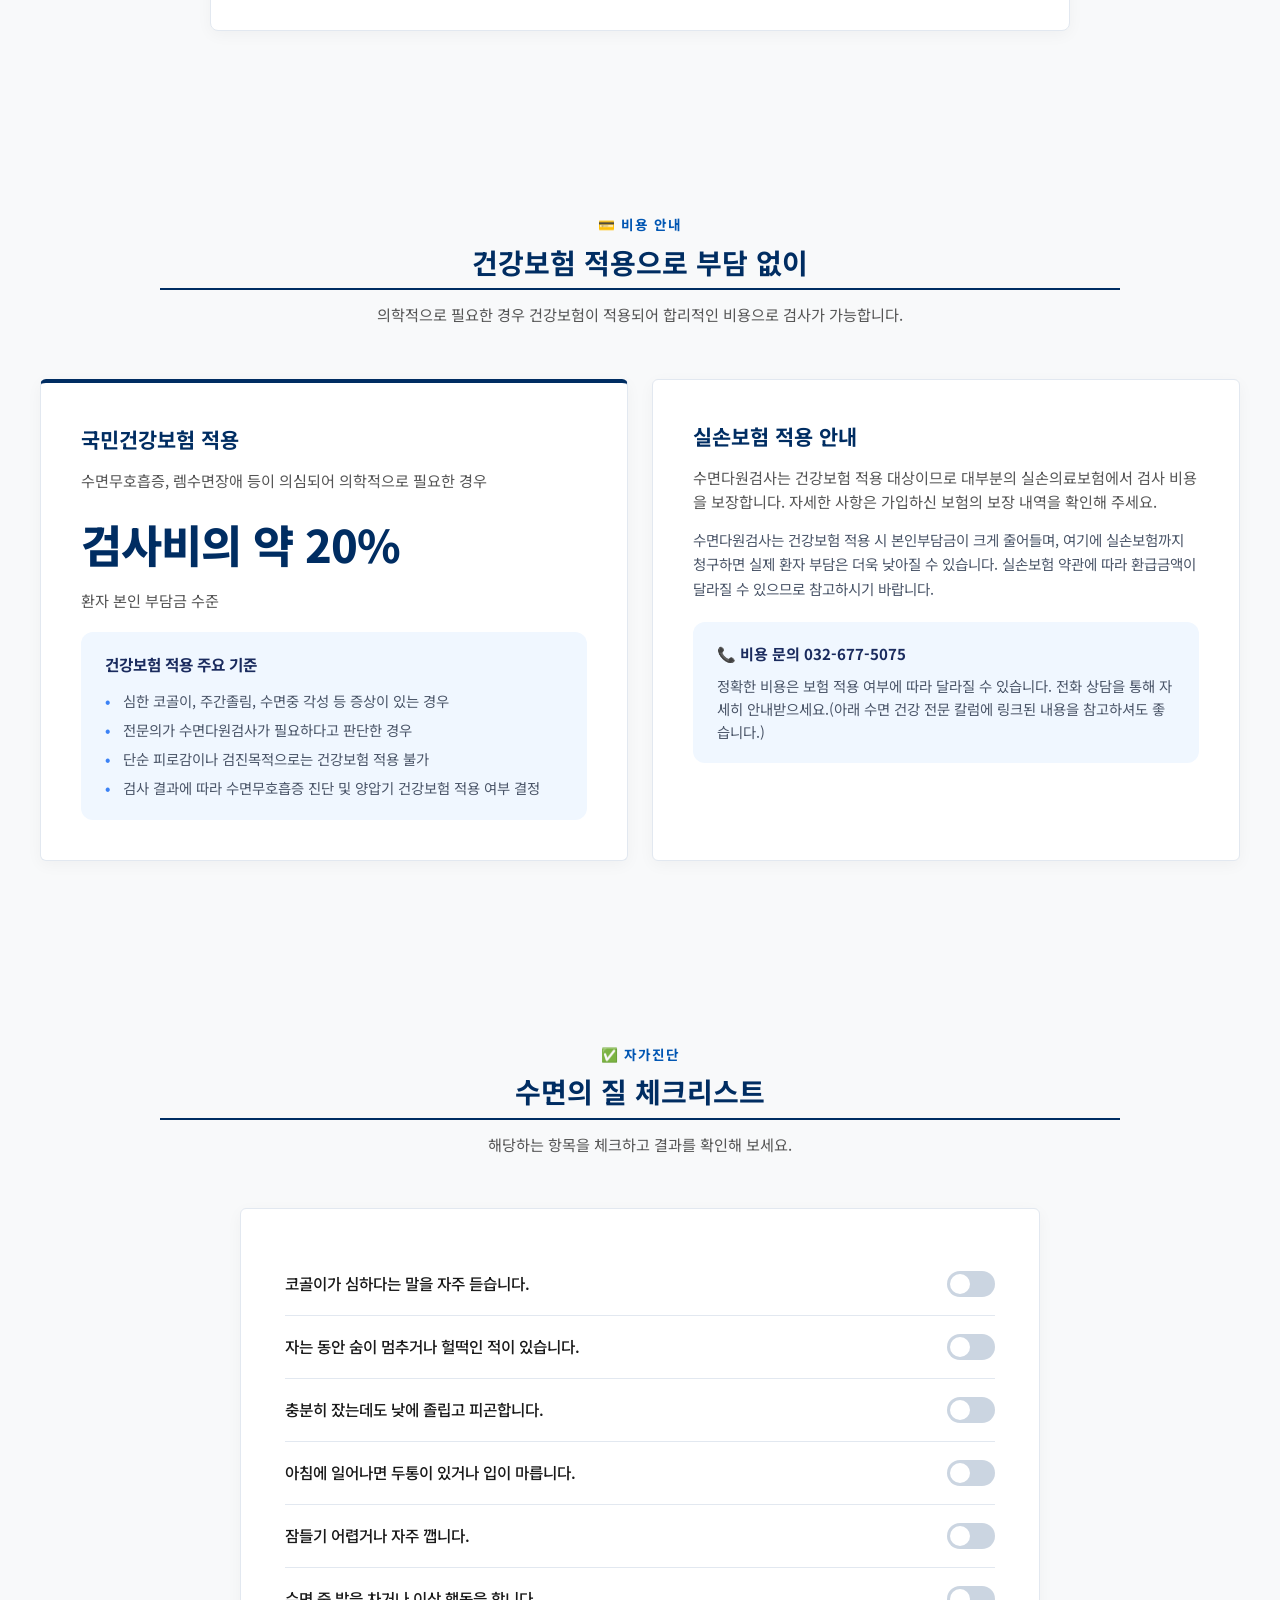
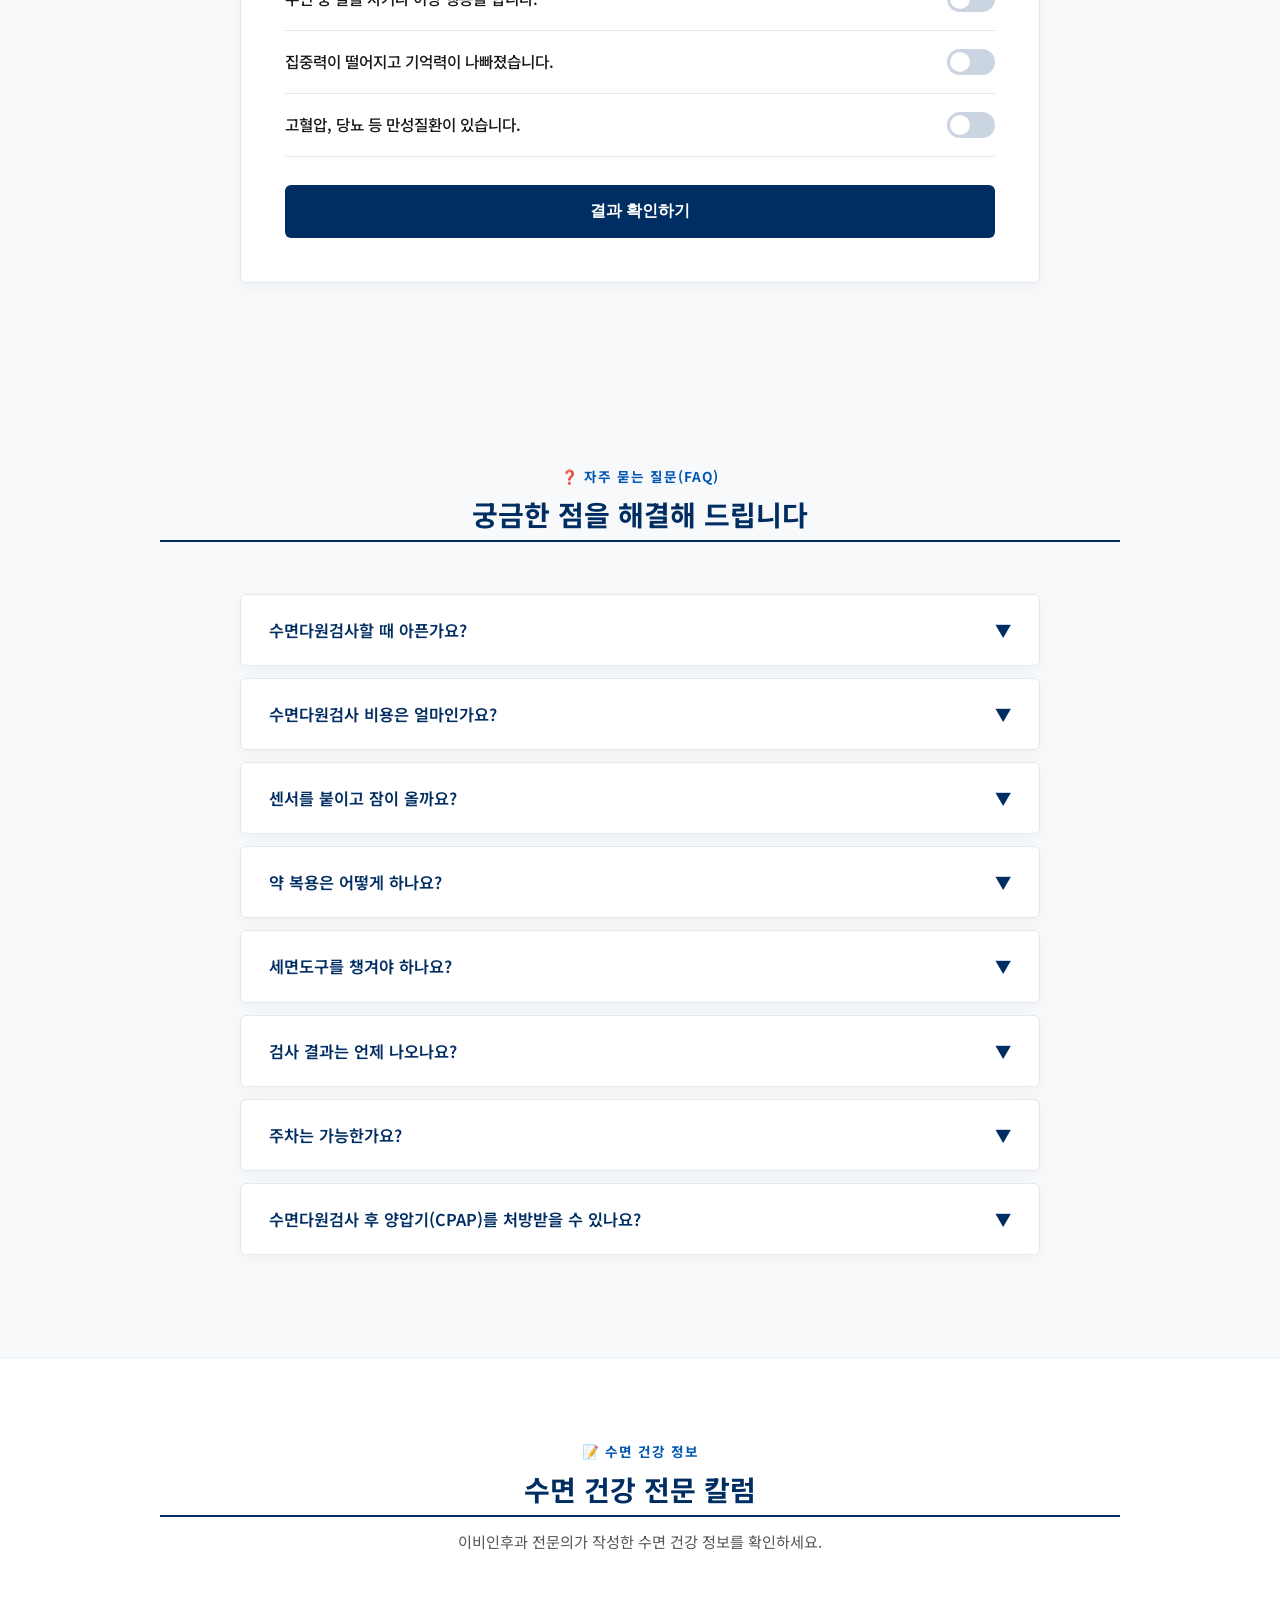
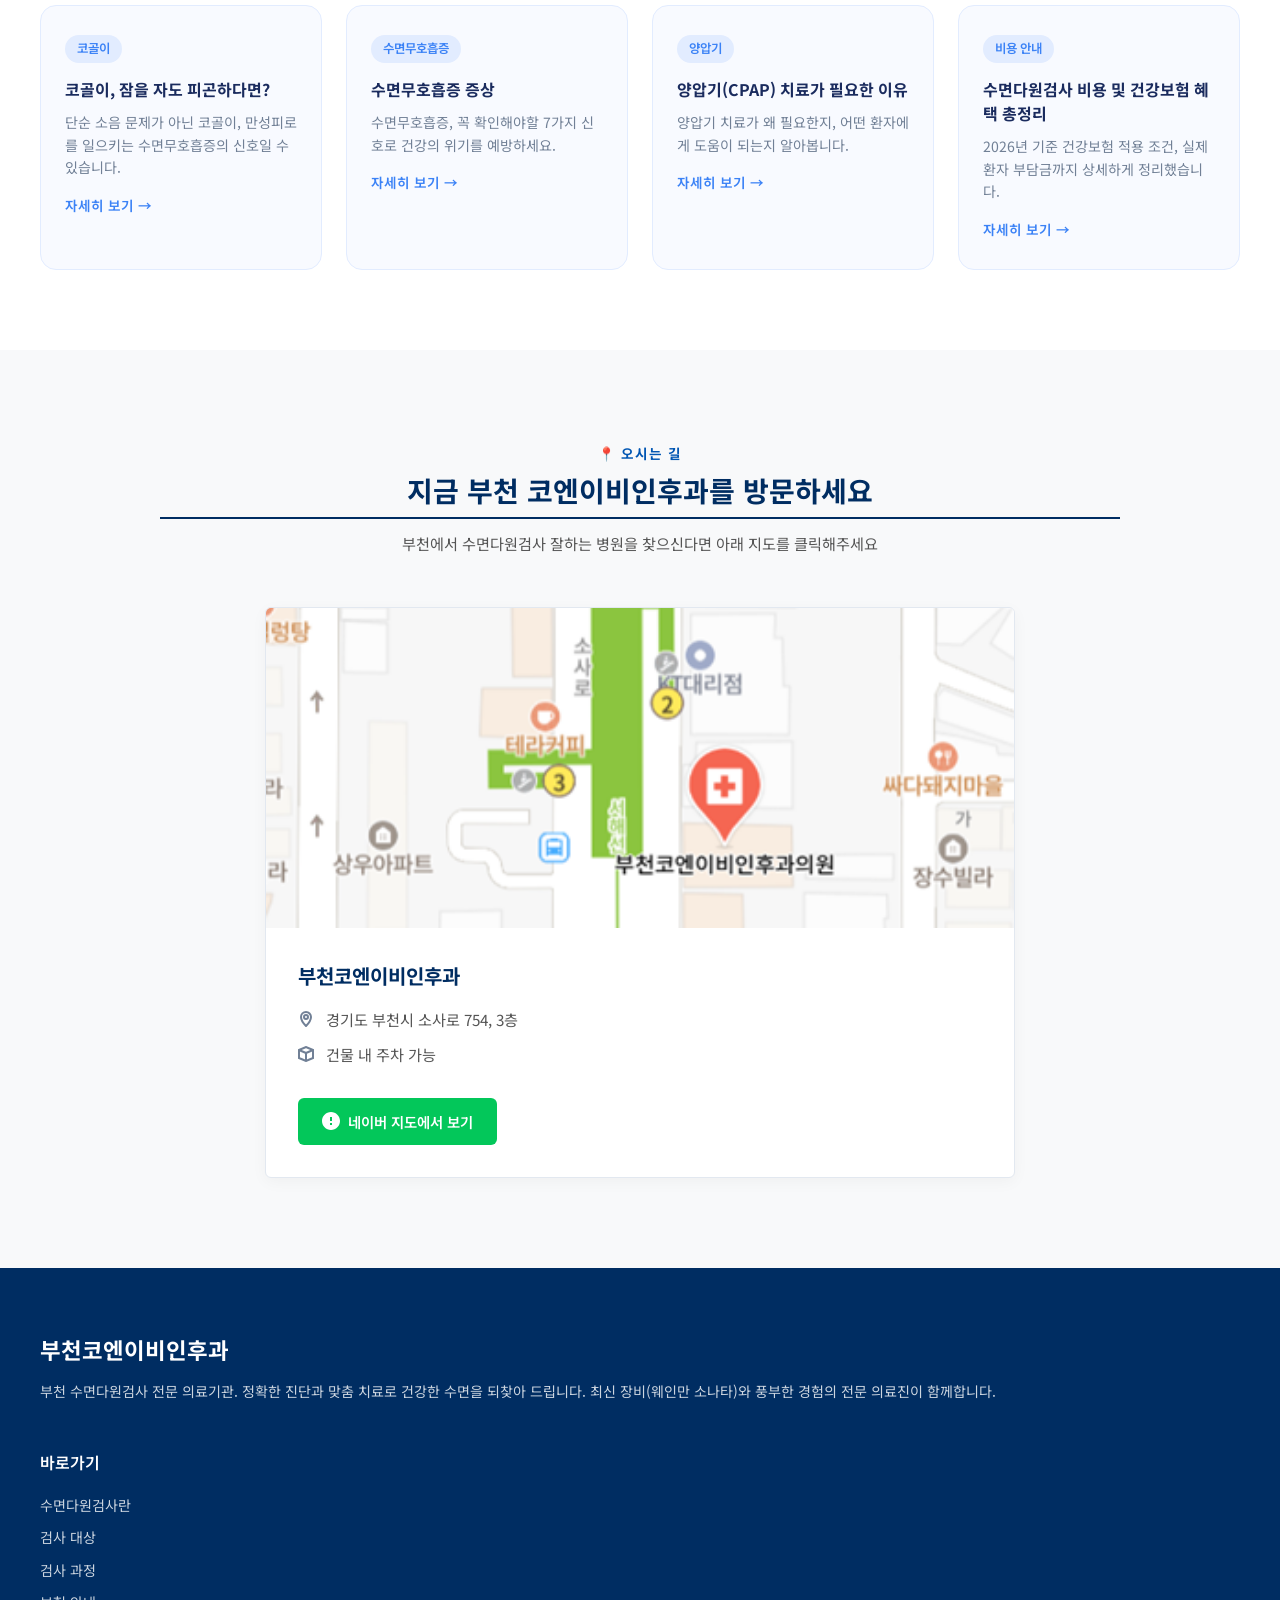
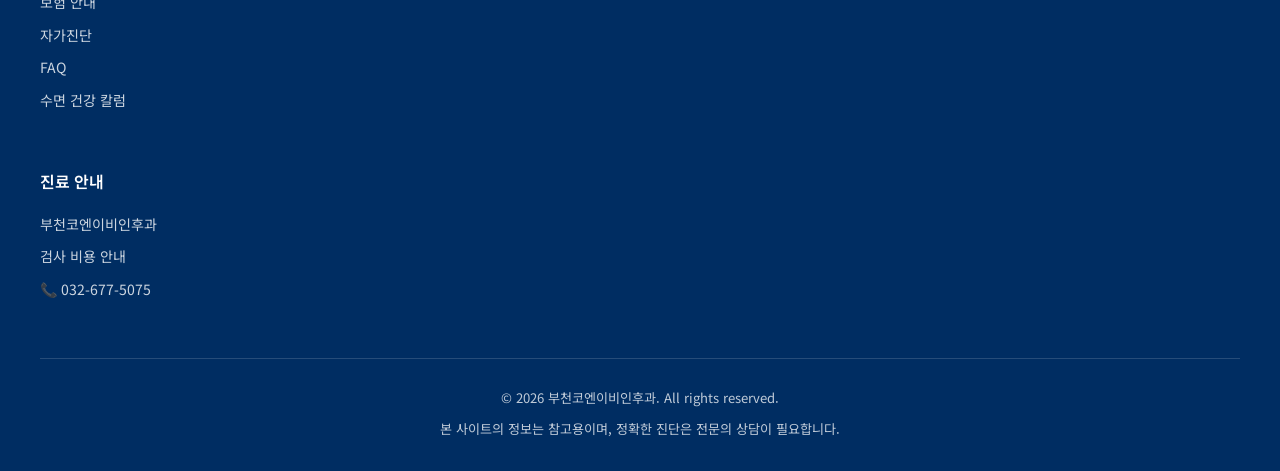
==== commit 1d0534ab: "Add files via upload" ====
--- a/index.html
+++ b/index.html
@@ -214,7 +214,7 @@
 
     .facility-sub-grid {
       display: grid;
-      grid-template-rows: repeat(3, 1fr);
+      grid-template-rows: repeat(4, 1fr);
       gap: 20px;
     }
 
@@ -399,8 +399,8 @@
         min-height: 300px;
       }
       .facility-sub-grid {
-        grid-template-columns: repeat(3, 1fr);
-        grid-template-rows: none;
+        grid-template-columns: repeat(2, 1fr);
+        grid-template-rows: repeat(2, 1fr);
       }
       .facility-thumb {
         min-height: 130px;
@@ -412,12 +412,6 @@
       }
       .lightbox-prev { left: 10px; }
       .lightbox-next { right: 10px; }
-    }
-
-    @media (max-width: 560px) {
-      .facility-sub-grid {
-        grid-template-columns: 1fr 1fr;
-      }
     }
 
     /* ✅ 전문의 소개 섹션 스타일 */
@@ -742,6 +736,13 @@
             <div class="facility-overlay">
               <span class="facility-tag">04</span>
               <span class="facility-caption">조용하고 쾌적한 수면검사실 입구</span>
+            </div>
+          </div>
+          <div class="facility-thumb" data-lightbox-index="4" tabindex="0" role="button" aria-label="사진 크게 보기">
+            <img src="image_4.PNG" alt="부천코엔이비인후과 최신 수면검사장비" loading="lazy">
+            <div class="facility-overlay">
+              <span class="facility-tag">05</span>
+              <span class="facility-caption">최신 검사장비 웨인만 소나타</span>
             </div>
           </div>
         </div>
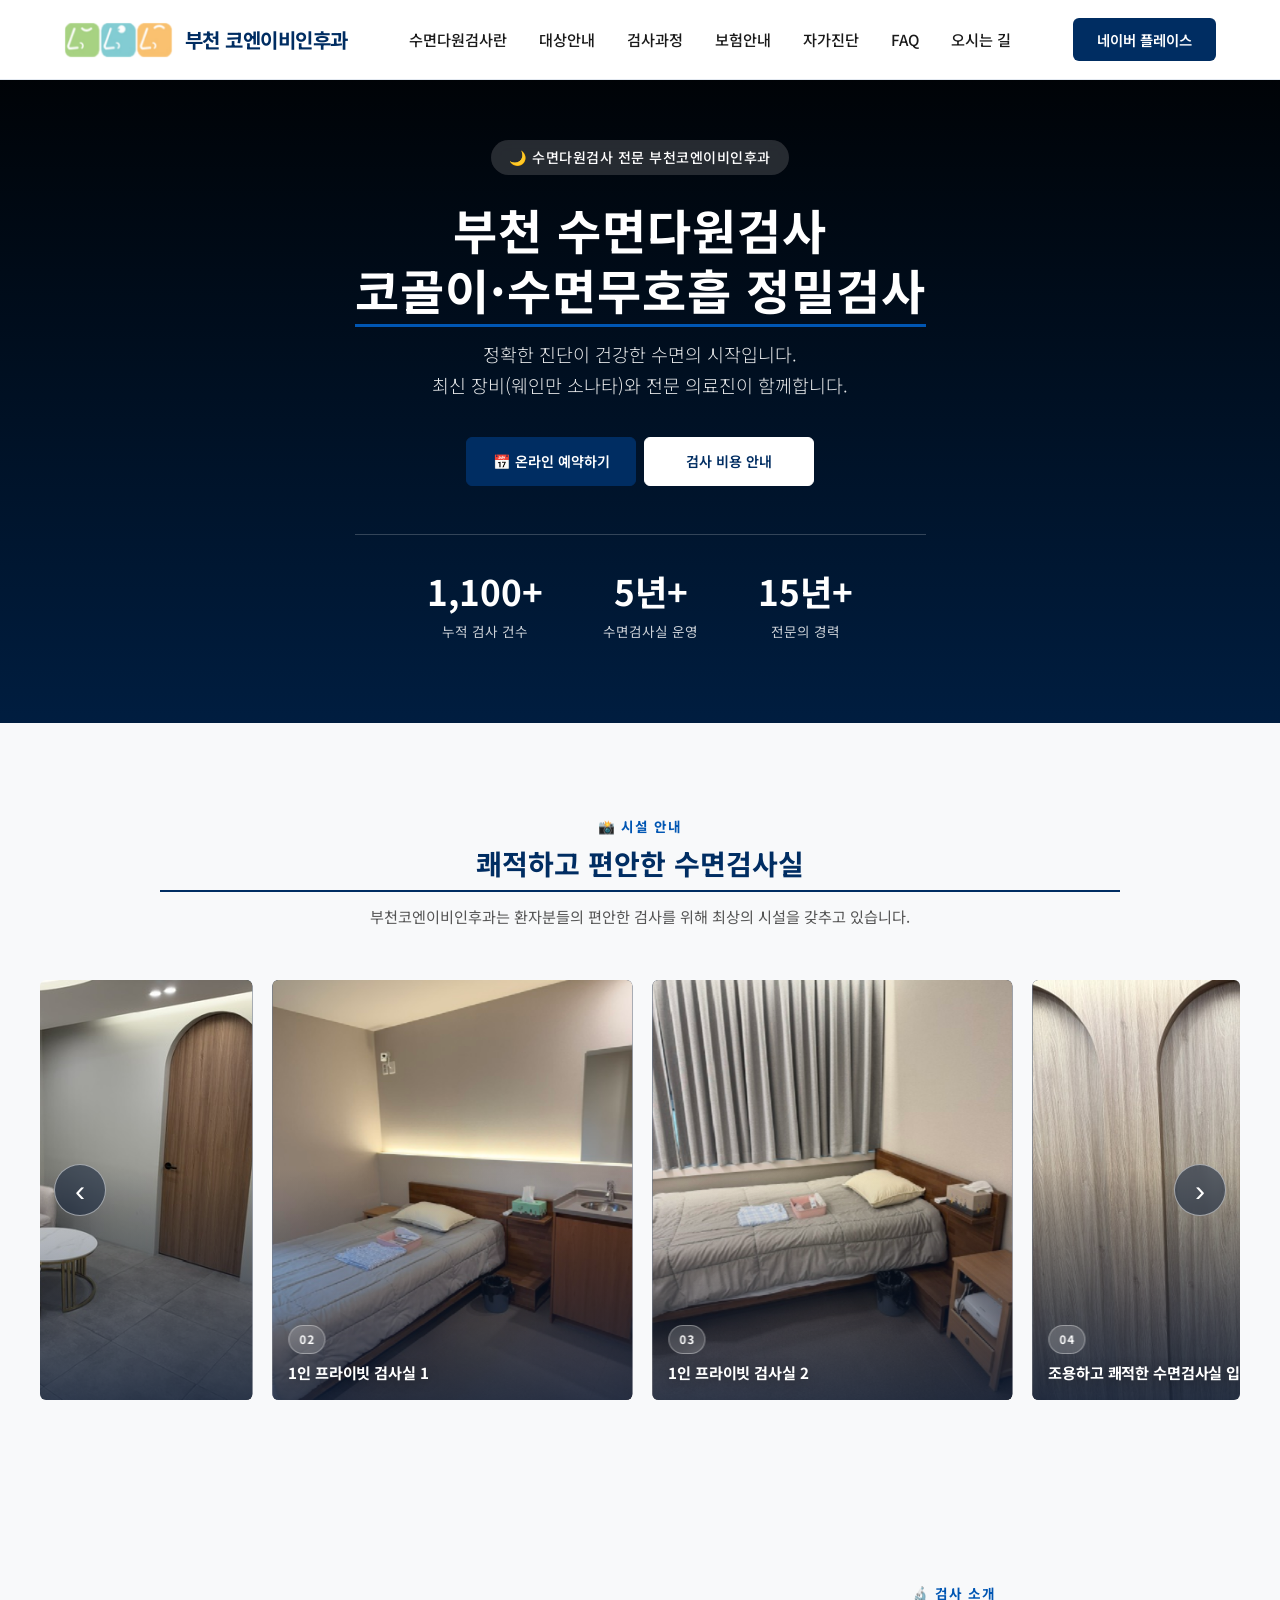
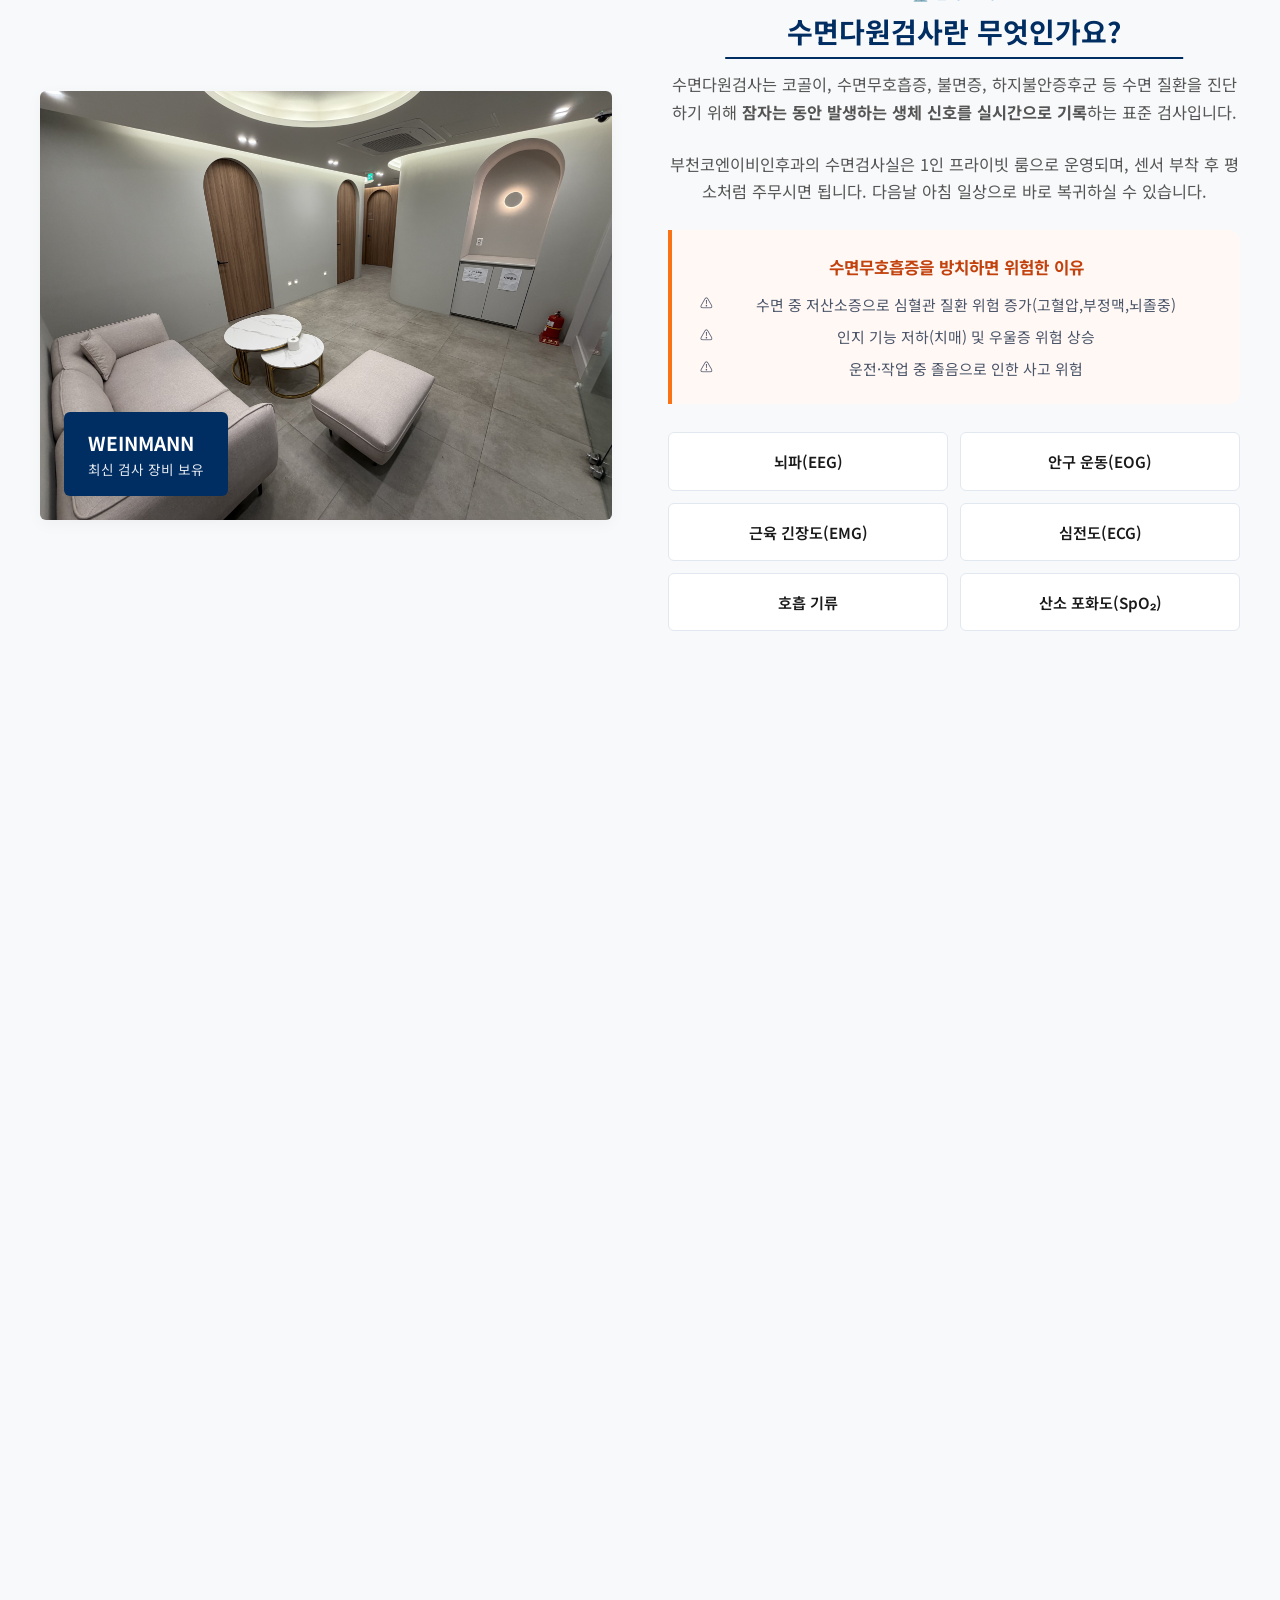
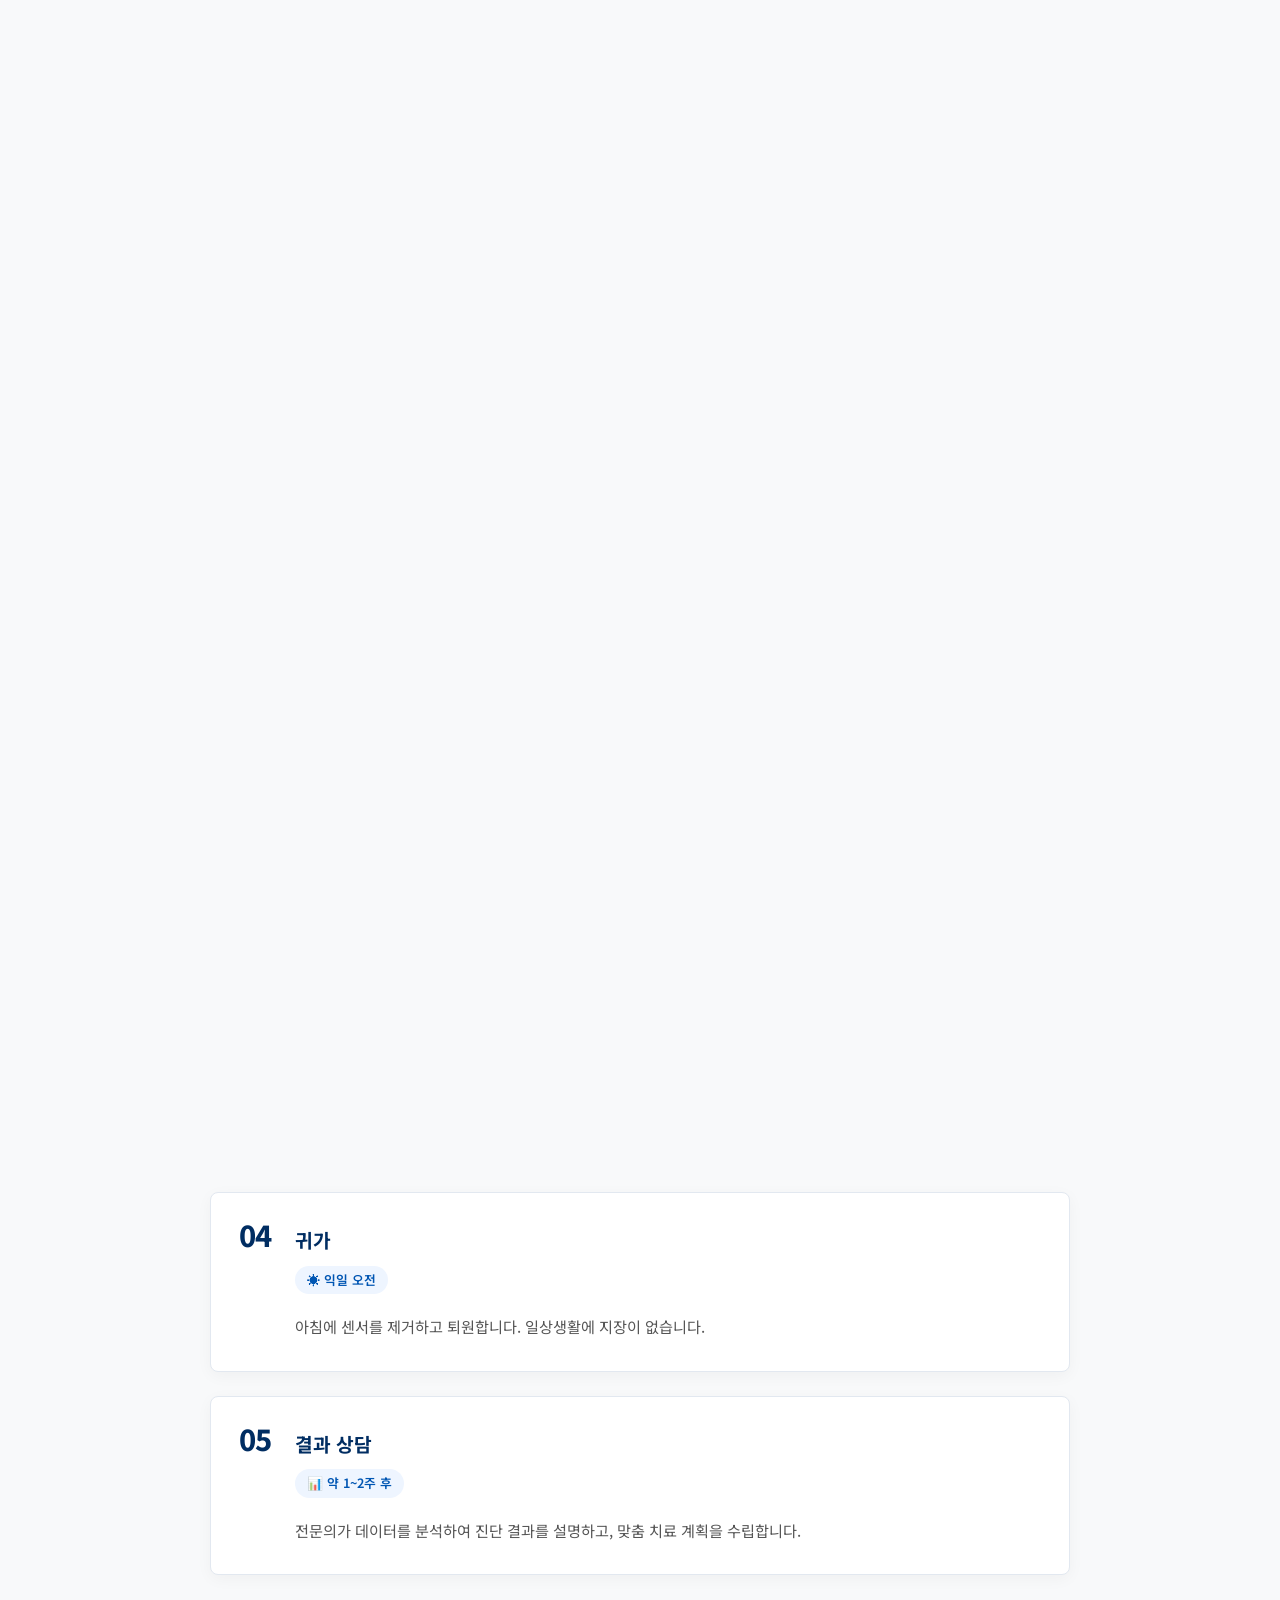
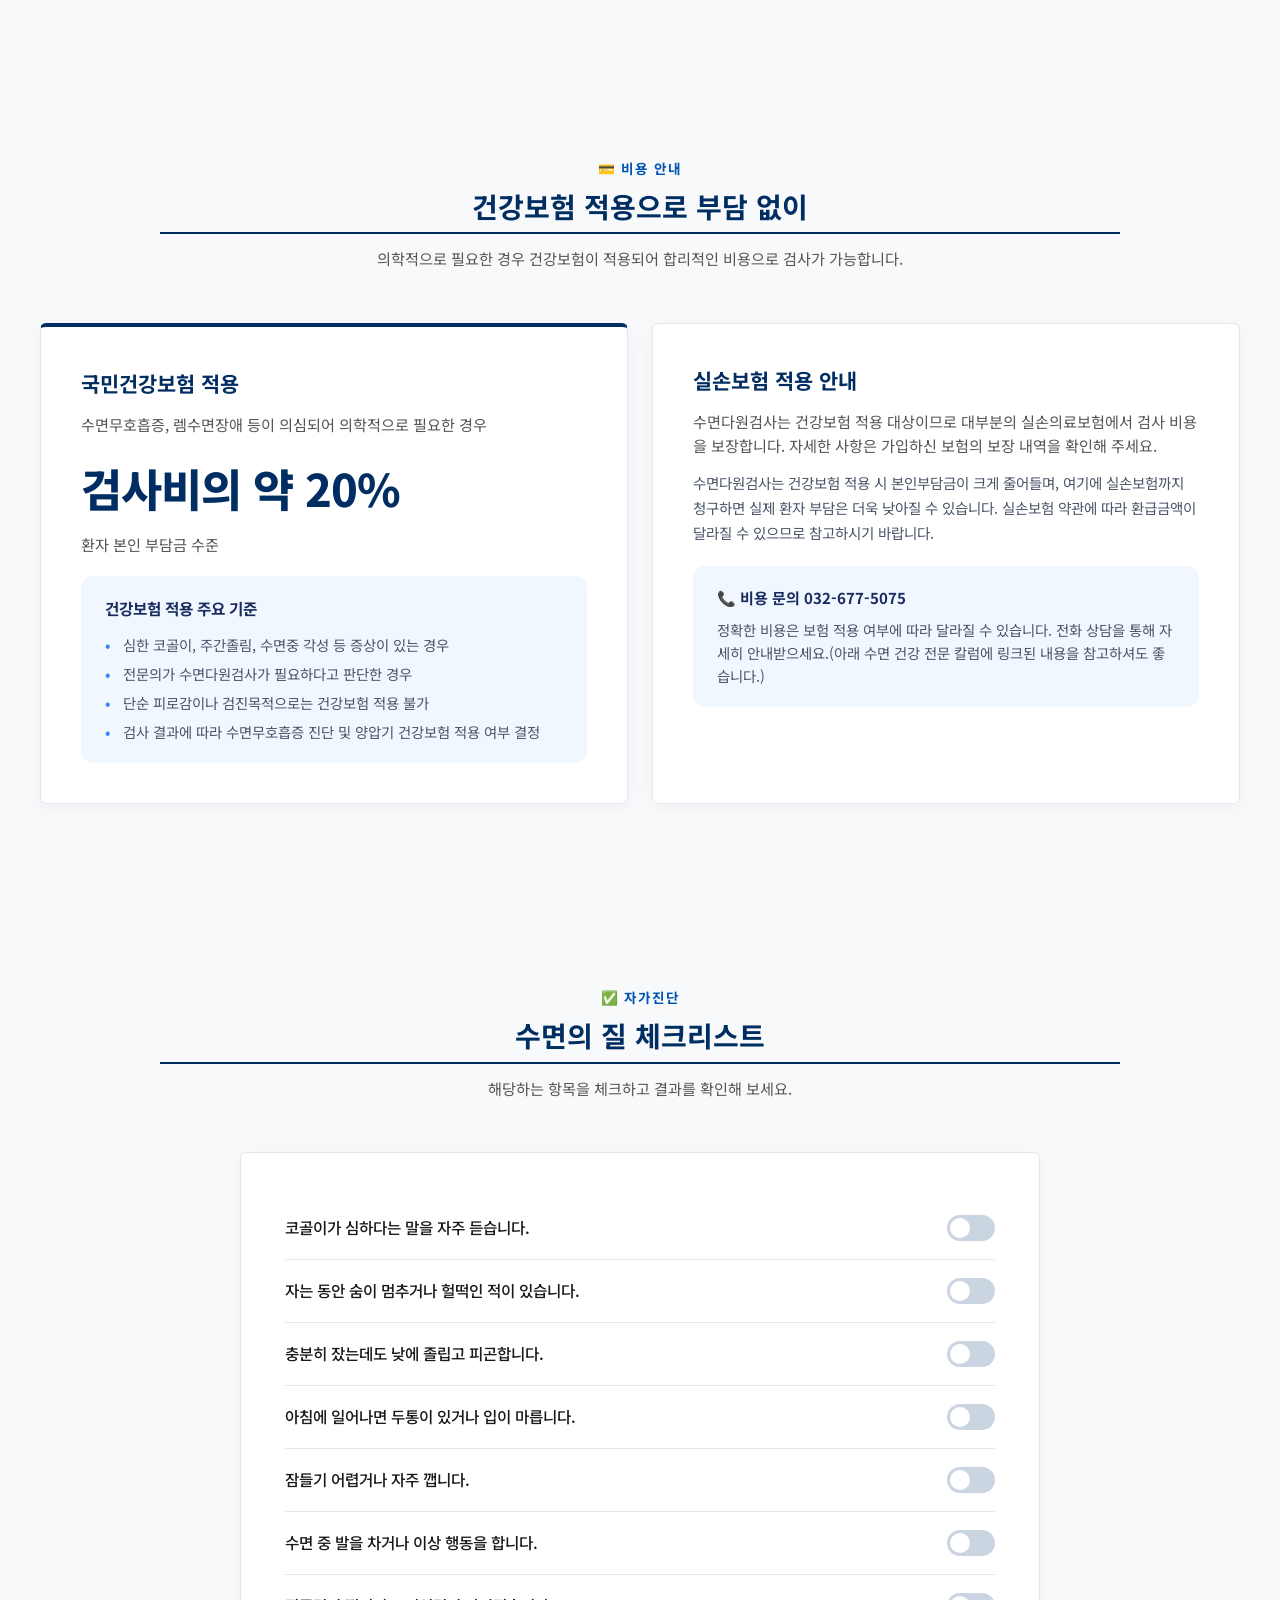
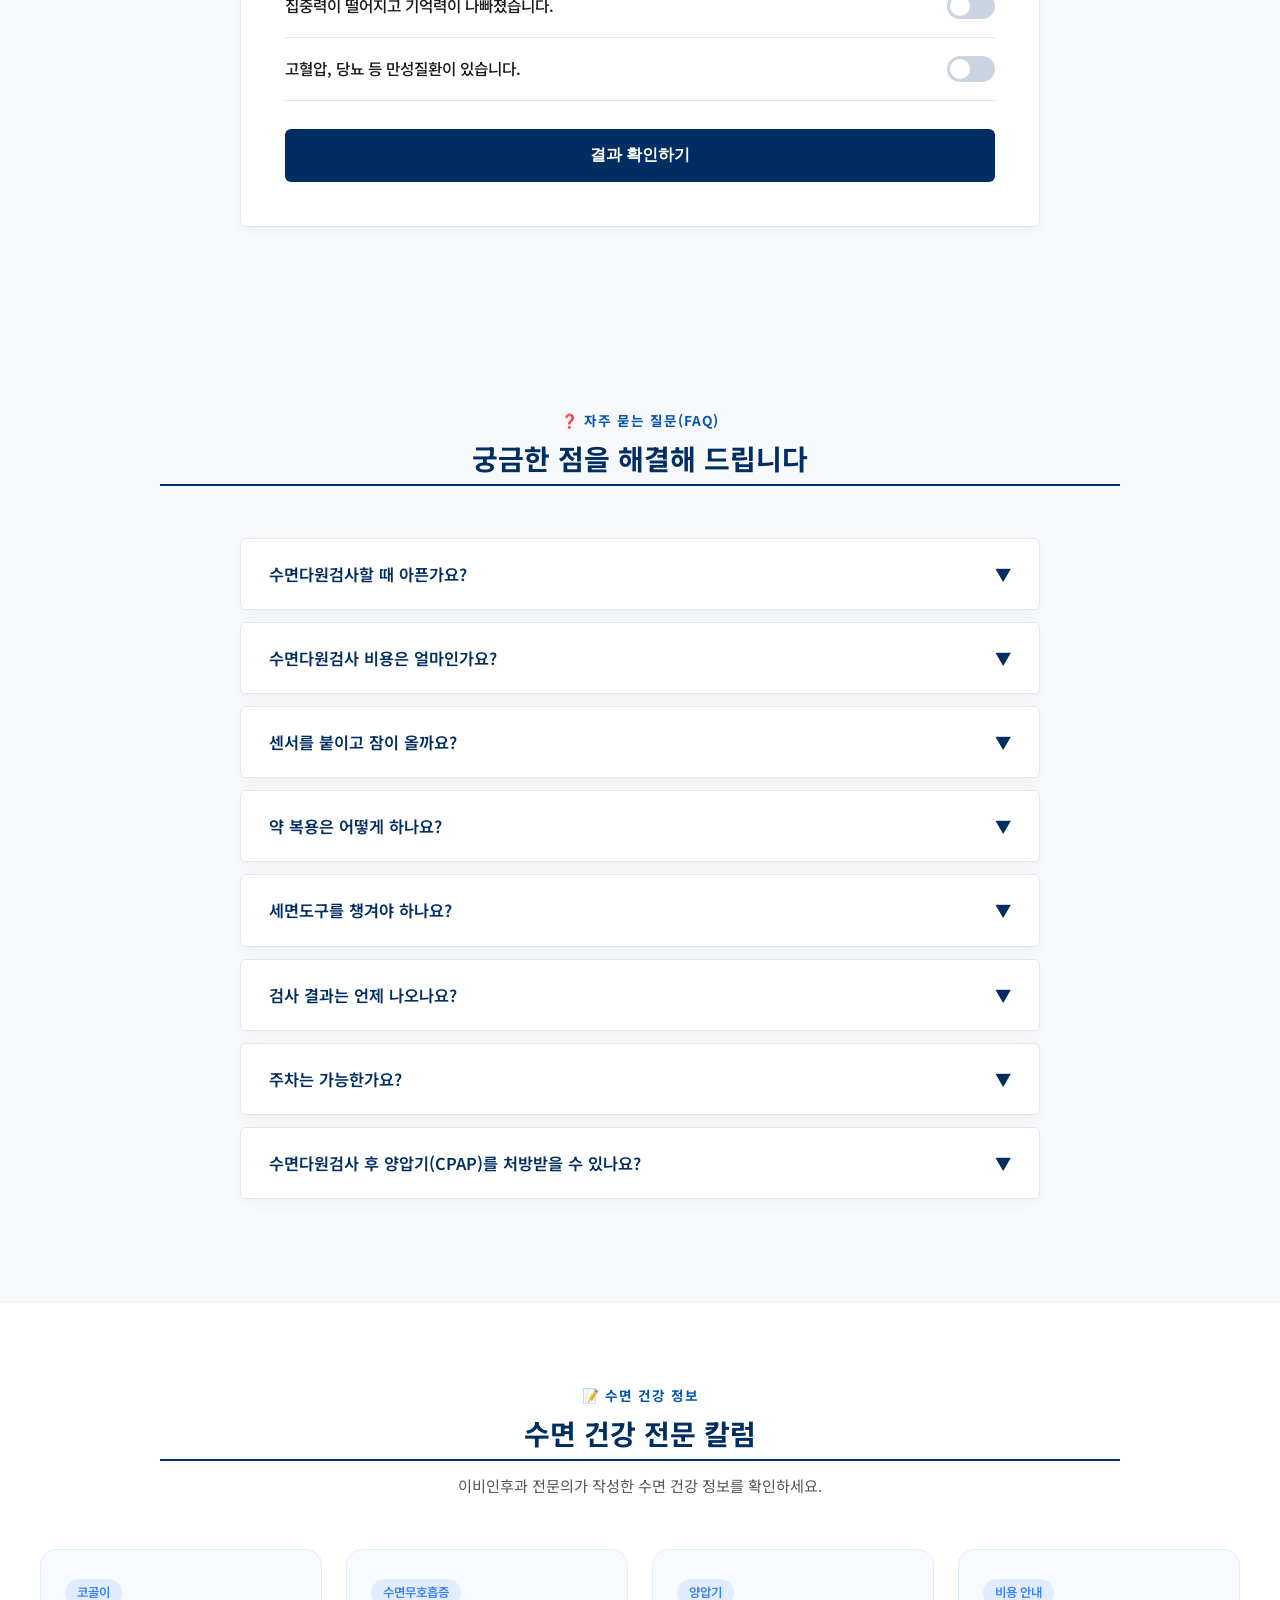
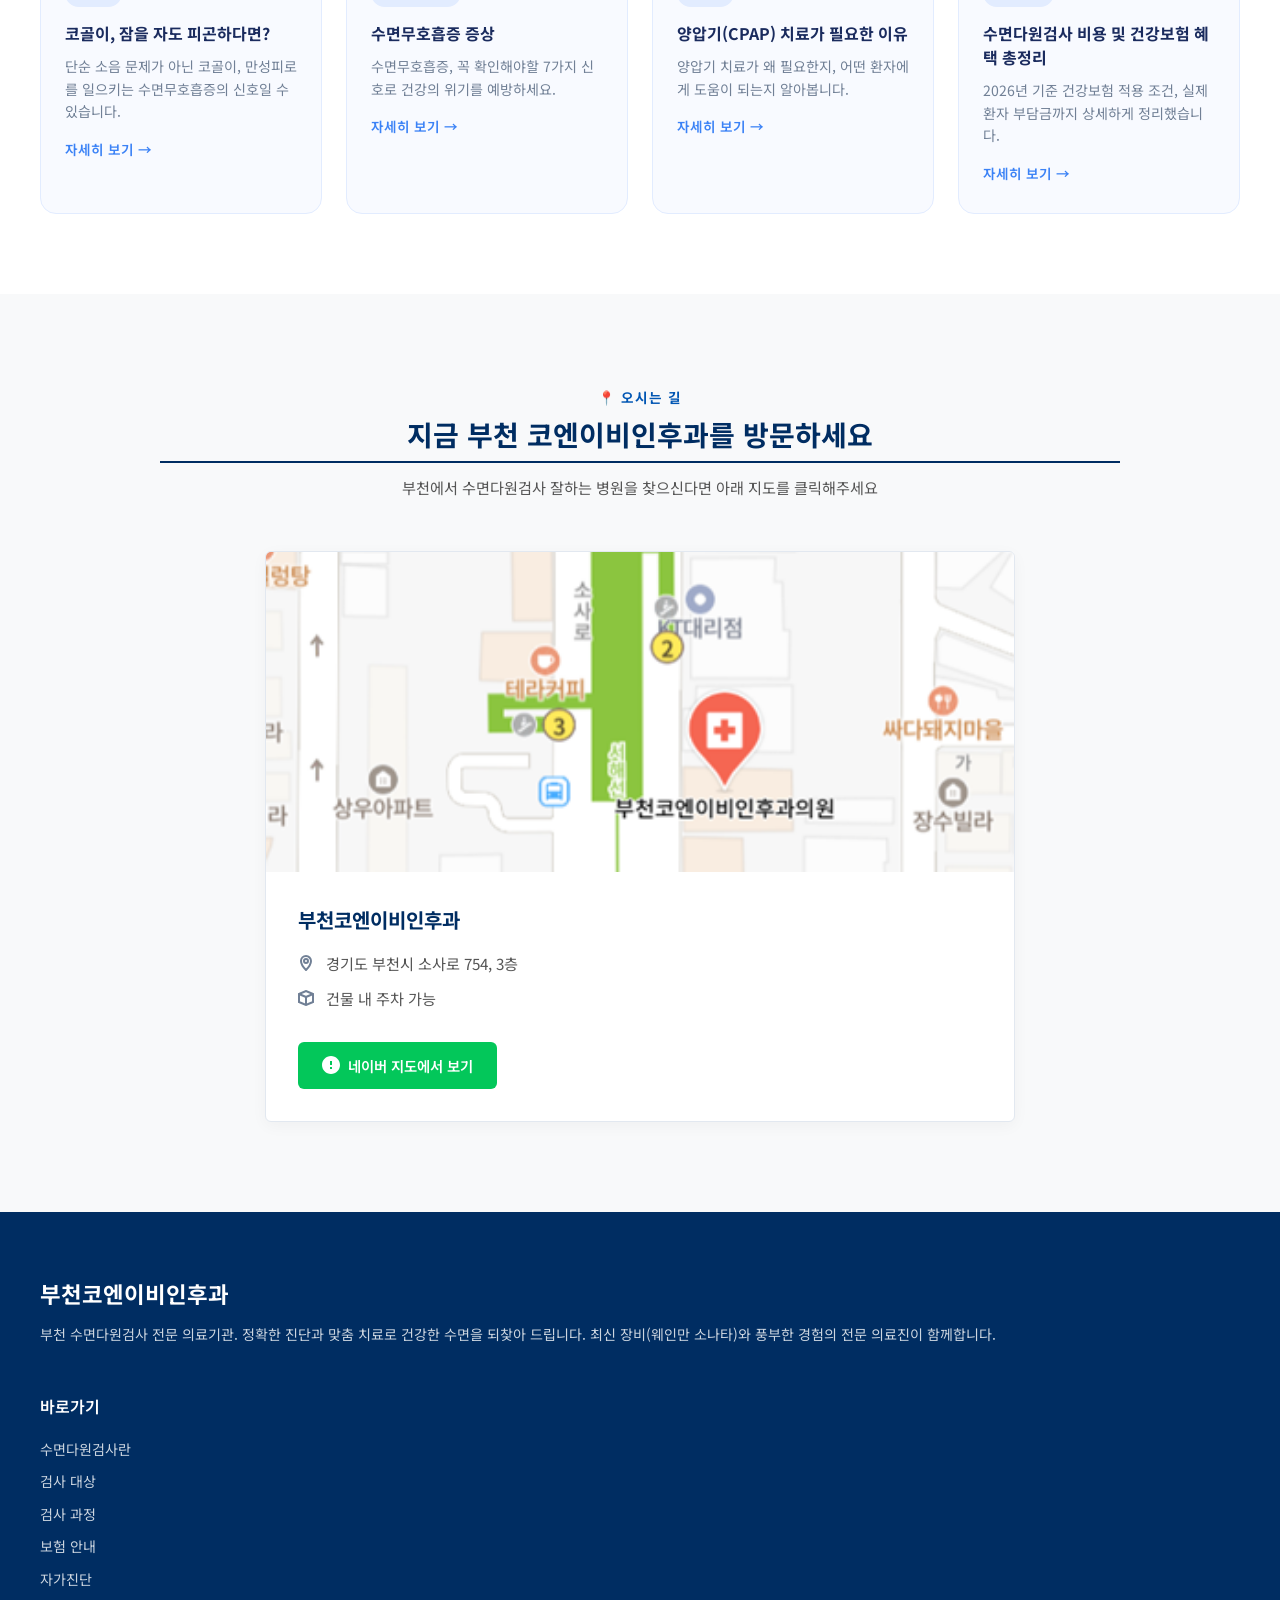
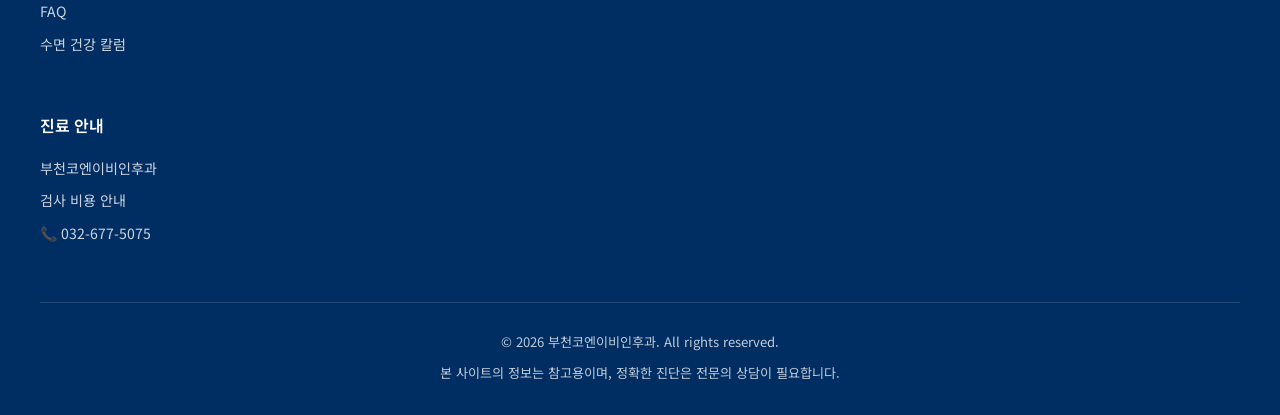
==== commit 1e9c9659: "Add files via upload" ====
--- a/index.html
+++ b/index.html
@@ -174,63 +174,80 @@
       font-family: 'Noto Sans KR', sans-serif;
     }
 
-    /* ===== 시설 안내 - 세련된 벤토형 갤러리 ===== */
-    .facility-gallery {
-      max-width: 1100px;
+    /* ===== 시설 안내 - 자동 슬라이드 갤러리 ===== */
+    .facility-slider {
+      position: relative;
+      max-width: 1200px;
       margin: 0 auto;
-      display: grid;
-      grid-template-columns: 1.4fr 1fr;
+    }
+
+    .facility-viewport {
+      overflow: hidden;
+      border-radius: var(--radius);
+    }
+
+    .facility-track {
+      display: flex;
       gap: 20px;
-    }
-
-    .facility-main,
+      width: max-content;
+      will-change: transform;
+    }
+
     .facility-thumb {
       position: relative;
       overflow: hidden;
+      flex: 0 0 360px;
+      height: 420px;
       border-radius: var(--radius);
       box-shadow: var(--shadow-md);
       cursor: pointer;
       background: #0f1f3a;
       isolation: isolate;
-    }
-
-    .facility-main {
-      min-height: 460px;
-    }
-
-    .facility-main img,
+      user-select: none;
+    }
+
     .facility-thumb img {
+      position: absolute;
+      inset: 0;
       width: 100%;
       height: 100%;
       object-fit: cover;
       display: block;
-      transition: transform 0.6s cubic-bezier(0.22, 1, 0.36, 1), filter 0.5s ease;
-    }
-
-    .facility-main img {
+      transition: transform 0.6s cubic-bezier(0.22, 1, 0.36, 1);
+    }
+
+    .facility-thumb:hover img {
+      transform: scale(1.06);
+    }
+
+    .facility-arrow {
       position: absolute;
-      inset: 0;
-    }
-
-    .facility-sub-grid {
-      display: grid;
-      grid-template-rows: repeat(4, 1fr);
-      gap: 20px;
-    }
-
-    .facility-thumb {
-      min-height: 140px;
-    }
-
-    .facility-thumb img {
-      position: absolute;
-      inset: 0;
-    }
-
-    .facility-main:hover img,
-    .facility-thumb:hover img {
-      transform: scale(1.08);
-    }
+      top: 50%;
+      transform: translateY(-50%);
+      z-index: 5;
+      width: 52px;
+      height: 52px;
+      border-radius: 50%;
+      border: 1px solid rgba(255, 255, 255, 0.5);
+      background: rgba(15, 31, 58, 0.55);
+      backdrop-filter: blur(6px);
+      color: #fff;
+      font-size: 1.9rem;
+      line-height: 1;
+      cursor: pointer;
+      display: flex;
+      align-items: center;
+      justify-content: center;
+      transition: background 0.25s ease, transform 0.25s ease;
+    }
+
+    .facility-arrow:hover {
+      background: rgba(59, 130, 246, 0.9);
+      transform: translateY(-50%) scale(1.08);
+    }
+
+    .facility-arrow-prev { left: 14px; }
+    .facility-arrow-next { right: 14px; }
 
     /* 하단 그라데이션 캡션 오버레이 */
     .facility-overlay {
@@ -272,32 +289,6 @@
 
     .facility-thumb .facility-caption {
       font-size: 0.95rem;
-    }
-
-    /* 확대 아이콘 */
-    .facility-zoom-icon {
-      position: absolute;
-      top: 20px;
-      right: 20px;
-      width: 40px;
-      height: 40px;
-      border-radius: 50%;
-      background: rgba(255, 255, 255, 0.16);
-      border: 1px solid rgba(255, 255, 255, 0.4);
-      backdrop-filter: blur(6px);
-      color: #fff;
-      display: flex;
-      align-items: center;
-      justify-content: center;
-      font-size: 1.1rem;
-      opacity: 0;
-      transform: translateY(-6px);
-      transition: var(--transition);
-    }
-
-    .facility-main:hover .facility-zoom-icon {
-      opacity: 1;
-      transform: translateY(0);
     }
 
     /* 라이트박스 */
@@ -392,18 +383,14 @@
     .lightbox-next { right: 24px; }
 
     @media (max-width: 900px) {
-      .facility-gallery {
-        grid-template-columns: 1fr;
-      }
-      .facility-main {
-        min-height: 300px;
-      }
-      .facility-sub-grid {
-        grid-template-columns: repeat(2, 1fr);
-        grid-template-rows: repeat(2, 1fr);
-      }
       .facility-thumb {
-        min-height: 130px;
+        flex-basis: 260px;
+        height: 320px;
+      }
+      .facility-arrow {
+        width: 40px;
+        height: 40px;
+        font-size: 1.5rem;
       }
       .lightbox-nav {
         width: 42px;
@@ -412,6 +399,26 @@
       }
       .lightbox-prev { left: 10px; }
       .lightbox-next { right: 10px; }
+    }
+
+    /* 의료진 카드 */
+    .doctor-card { display: grid; grid-template-columns: 1.15fr 1fr; gap: 0; background: #fff; border-radius: 20px; overflow: hidden; box-shadow: 0 12px 36px rgba(26, 43, 94, 0.12); }
+    .doctor-photo { position: relative; min-height: 340px; background: #0f1f3a; }
+    .doctor-photo img { position: absolute; inset: 0; width: 100%; height: 100%; object-fit: cover; object-position: 70% center; display: block; }
+    .doctor-photo-fade { position: absolute; inset: 0; background: linear-gradient(90deg, rgba(15,31,58,0) 60%, rgba(255,255,255,0.0) 100%), linear-gradient(0deg, rgba(15,31,58,0.55) 0%, rgba(15,31,58,0) 40%); }
+    .doctor-photo-name { position: absolute; left: 24px; bottom: 20px; color: #fff; font-size: 1.5rem; font-weight: 700; text-shadow: 0 2px 10px rgba(0,0,0,0.4); }
+    .doctor-photo-name span { font-size: 0.95rem; font-weight: 500; opacity: 0.85; margin-right: 6px; }
+    .doctor-card .doctor-info { padding: 40px 44px; display: flex; flex-direction: column; justify-content: center; }
+    .doctor-card .doctor-info .doctor-title { color: #3b82f6; font-weight: 700; font-size: 0.9rem; letter-spacing: 0.04em; margin-bottom: 6px; }
+    .doctor-card .doctor-info h3 { font-size: 1.7rem; margin-bottom: 22px; }
+    .doctor-career-label { font-size: 0.72rem; font-weight: 700; letter-spacing: 0.18em; color: #9aa7c2; padding-bottom: 10px; margin-bottom: 14px; border-bottom: 1px solid #e3e9f5; }
+    .doctor-career-list { list-style: none; margin: 0; padding: 0; display: flex; flex-direction: column; gap: 11px; }
+    .doctor-career-list li { position: relative; padding-left: 20px; color: #2d3a5c; font-size: 0.97rem; font-weight: 500; }
+    .doctor-career-list li::before { content: ''; position: absolute; left: 0; top: 0.5em; width: 8px; height: 8px; border-radius: 50%; background: #3b82f6; box-shadow: 0 0 0 3px #dbe8ff; }
+    @media (max-width: 760px) {
+      .doctor-card { grid-template-columns: 1fr; }
+      .doctor-photo { min-height: 280px; }
+      .doctor-card .doctor-info { padding: 28px 24px; }
     }
 
     /* ✅ 전문의 소개 섹션 스타일 */
@@ -706,46 +713,48 @@
         <p class="section-desc">부천코엔이비인후과는 환자분들의 편안한 검사를 위해 최상의 시설을 갖추고 있습니다.</p>
       </div>
 
-      <div class="facility-gallery reveal">
-        <div class="facility-main" data-lightbox-index="0" tabindex="0" role="button" aria-label="사진 크게 보기">
-          <img src="image_0.PNG" alt="부천코엔이비인후과 수면검사실 대기 공간" loading="lazy">
-          <div class="facility-overlay">
-            <span class="facility-tag">01</span>
-            <span class="facility-caption">편안한 대기 공간</span>
-          </div>
-          <div class="facility-zoom-icon">⤢</div>
-        </div>
-
-        <div class="facility-sub-grid">
+      <div class="facility-slider reveal" id="facilitySlider">
+        <button class="facility-arrow facility-arrow-prev" id="facilityArrowPrev" aria-label="이전 사진">‹</button>
+        <div class="facility-viewport">
+          <div class="facility-track" id="facilityTrack">
+          <div class="facility-thumb" data-lightbox-index="0" tabindex="0" role="button" aria-label="사진 크게 보기">
+            <img src="image_0.PNG" alt="부천코엔이비인후과 수면검사실 대기 공간" loading="lazy" draggable="false">
+            <div class="facility-overlay">
+              <span class="facility-tag">01</span>
+              <span class="facility-caption">편안한 대기 공간</span>
+            </div>
+          </div>
           <div class="facility-thumb" data-lightbox-index="1" tabindex="0" role="button" aria-label="사진 크게 보기">
-            <img src="image_1.PNG" alt="부천코엔이비인후과 1인 수면검사실 내부1" loading="lazy">
+            <img src="image_1.PNG" alt="부천코엔이비인후과 1인 수면검사실 내부1" loading="lazy" draggable="false">
             <div class="facility-overlay">
               <span class="facility-tag">02</span>
               <span class="facility-caption">1인 프라이빗 검사실 1</span>
             </div>
           </div>
           <div class="facility-thumb" data-lightbox-index="2" tabindex="0" role="button" aria-label="사진 크게 보기">
-            <img src="image_2.PNG" alt="부천코엔이비인후과 1인 수면검사실 내부 2" loading="lazy">
+            <img src="image_2.PNG" alt="부천코엔이비인후과 1인 수면검사실 내부 2" loading="lazy" draggable="false">
             <div class="facility-overlay">
               <span class="facility-tag">03</span>
               <span class="facility-caption">1인 프라이빗 검사실 2</span>
             </div>
           </div>
           <div class="facility-thumb" data-lightbox-index="3" tabindex="0" role="button" aria-label="사진 크게 보기">
-            <img src="image_3.PNG" alt="부천코엔이비인후과 1인 수면검사실 입구" loading="lazy">
+            <img src="image_3.PNG" alt="부천코엔이비인후과 1인 수면검사실 입구" loading="lazy" draggable="false">
             <div class="facility-overlay">
               <span class="facility-tag">04</span>
               <span class="facility-caption">조용하고 쾌적한 수면검사실 입구</span>
             </div>
           </div>
           <div class="facility-thumb" data-lightbox-index="4" tabindex="0" role="button" aria-label="사진 크게 보기">
-            <img src="image_4.PNG" alt="부천코엔이비인후과 최신 수면검사장비" loading="lazy">
+            <img src="image_4.PNG" alt="부천코엔이비인후과 최신 수면검사장비" loading="lazy" draggable="false">
             <div class="facility-overlay">
               <span class="facility-tag">05</span>
               <span class="facility-caption">최신 검사장비 웨인만 소나타</span>
             </div>
           </div>
-        </div>
+          </div>
+        </div>
+        <button class="facility-arrow facility-arrow-next" id="facilityArrowNext" aria-label="다음 사진">›</button>
       </div>
     </div>
   </section>
@@ -822,19 +831,23 @@
       <!-- ✅ E-E-A-T 강화: 전문의 소개 섹션 신규 추가 -->
       <div class="doctor-section reveal" itemscope itemtype="https://schema.org/Physician">
         <h2 style="font-size:1.35rem;font-weight:700;color:#1a2b5e;margin-bottom:28px;">수면다원검사 전문 의료진</h2>
-        <div class="doctor-profile">
-          <img src="원장사진.JPG" alt="부천코엔이비인후과 원장 최성웅"
-            style="width:120px;height:120px;border-radius:50%;object-fit:cover;border:3px solid #3b82f6;">
+        <div class="doctor-card">
+          <div class="doctor-photo">
+            <img src="doctor-profile.png" alt="부천코엔이비인후과 원장 최성웅" itemprop="image">
+            <div class="doctor-photo-fade"></div>
+            <div class="doctor-photo-name"><span>원장</span> 최성웅</div>
+          </div>
           <div class="doctor-info">
+            <div class="doctor-title" itemprop="jobTitle">이비인후과 전문의</div>
             <h3 itemprop="name">원장 최성웅</h3>
-            <div class="doctor-title" itemprop="jobTitle">이비인후과 전문의</div>
-            <div class="doctor-credentials">
-              <div class="credential-item">고려대학교 의과대학 졸업</div>
-              <div class="credential-item">고려대학교 대학원 의학과 졸업</div>
-              <div class="credential-item">수면다원검사 인증의</div>
-              <div class="credential-item">대한수면호흡학회 정회원</div>
-              <div class="credential-item">대한수면학회 정회원</div>
-            </div>
+            <div class="doctor-career-label">CAREER</div>
+            <ul class="doctor-career-list">
+              <li>고려대학교 의과대학 졸업</li>
+              <li>고려대학교 대학원 의학과 졸업</li>
+              <li>수면다원검사 인증의</li>
+              <li>대한수면호흡학회 정회원</li>
+              <li>대한수면학회 정회원</li>
+            </ul>
           </div>
         </div>
         <p style="margin-top:24px;font-size:0.95rem;color:#4a5568;line-height:1.8;">
@@ -1205,17 +1218,68 @@
   </footer>
 
   <script src="app.js"></script>
-  <!-- 시설 안내 갤러리: 라이트박스 스크립트 -->
+  <!-- 시설 안내 갤러리: 자동 슬라이드 + 라이트박스 스크립트 -->
   <script>
     (function () {
-      const items = Array.from(document.querySelectorAll('.facility-main, .facility-thumb'));
-      if (!items.length) return;
-
-      const gallery = items.map((el) => ({
+      const track = document.getElementById('facilityTrack');
+      if (!track) return;
+      const originals = Array.from(track.children);
+      const gallery = originals.map((el) => ({
         src: el.querySelector('img').getAttribute('src'),
         alt: el.querySelector('img').getAttribute('alt'),
-        caption: el.querySelector('.facility-caption') ? el.querySelector('.facility-caption').textContent : ''
+        caption: el.querySelector('.facility-caption').textContent
       }));
+
+      // 끊김 없는 무한 루프를 위해 복제본 추가 (화면 폭을 충분히 채우도록 2세트)
+      for (let n = 0; n < 2; n++) {
+        originals.forEach((el) => {
+          const c = el.cloneNode(true);
+          c.setAttribute('aria-hidden', 'true');
+          c.setAttribute('tabindex', '-1');
+          track.appendChild(c);
+        });
+      }
+      const items = Array.from(track.children);
+
+      // --- 자동 이동 (오른쪽 → 왼쪽) ---
+      const BASE = 0.6;     // 기본 속도 (px/frame)
+      const FAST = 5;       // 화살표 호버 시 속도
+      let x = 0, vel = -BASE, target = -BASE, hoverPause = false;
+      const reduce = window.matchMedia('(prefers-reduced-motion: reduce)').matches;
+      if (reduce) { target = 0; vel = 0; }
+
+      function setLoopWidth() {
+        const gap = parseFloat(getComputedStyle(track).columnGap) || 0;
+        return originals.reduce((w, el) => w + el.getBoundingClientRect().width + gap, 0);
+      }
+      let loopW = 0;
+      function frame() {
+        if (!loopW) loopW = setLoopWidth();
+        vel += (((hoverPause ? 0 : target)) - vel) * 0.08;   // 부드러운 가감속
+        x += vel;
+        if (x <= -loopW) x += loopW;
+        if (x > 0) x -= loopW;
+        track.style.transform = 'translate3d(' + x + 'px,0,0)';
+        requestAnimationFrame(frame);
+      }
+      window.addEventListener('resize', () => { loopW = 0; });
+      requestAnimationFrame(frame);
+
+      // --- 화살표: 마우스를 올리면 해당 방향으로 빠르게 이동 ---
+      const prev = document.getElementById('facilityArrowPrev');
+      const next = document.getElementById('facilityArrowNext');
+      const setDir = (v) => { if (!reduce) target = v; };
+      prev.addEventListener('mouseenter', () => setDir(FAST));    // ‹ : 사진이 오른쪽으로
+      next.addEventListener('mouseenter', () => setDir(-FAST));   // › : 사진이 왼쪽으로
+      [prev, next].forEach((b) => b.addEventListener('mouseleave', () => setDir(-BASE)));
+      // 터치 기기: 누르고 있는 동안 이동
+      prev.addEventListener('touchstart', () => setDir(FAST), { passive: true });
+      next.addEventListener('touchstart', () => setDir(-FAST), { passive: true });
+      [prev, next].forEach((b) => b.addEventListener('touchend', () => setDir(-BASE)));
+
+      // 사진 위에 마우스를 올리면 일시정지
+      track.addEventListener('mouseenter', () => { hoverPause = true; });
+      track.addEventListener('mouseleave', () => { hoverPause = false; });
 
       const lightbox = document.getElementById('facilityLightbox');
       const lightboxImage = document.getElementById('lightboxImage');
@@ -1257,11 +1321,12 @@
       }
 
       items.forEach((el, i) => {
-        el.addEventListener('click', () => openLightbox(i));
+        const idx = i % gallery.length;
+        el.addEventListener('click', () => openLightbox(idx));
         el.addEventListener('keydown', (e) => {
           if (e.key === 'Enter' || e.key === ' ') {
             e.preventDefault();
-            openLightbox(i);
+            openLightbox(idx);
           }
         });
       });
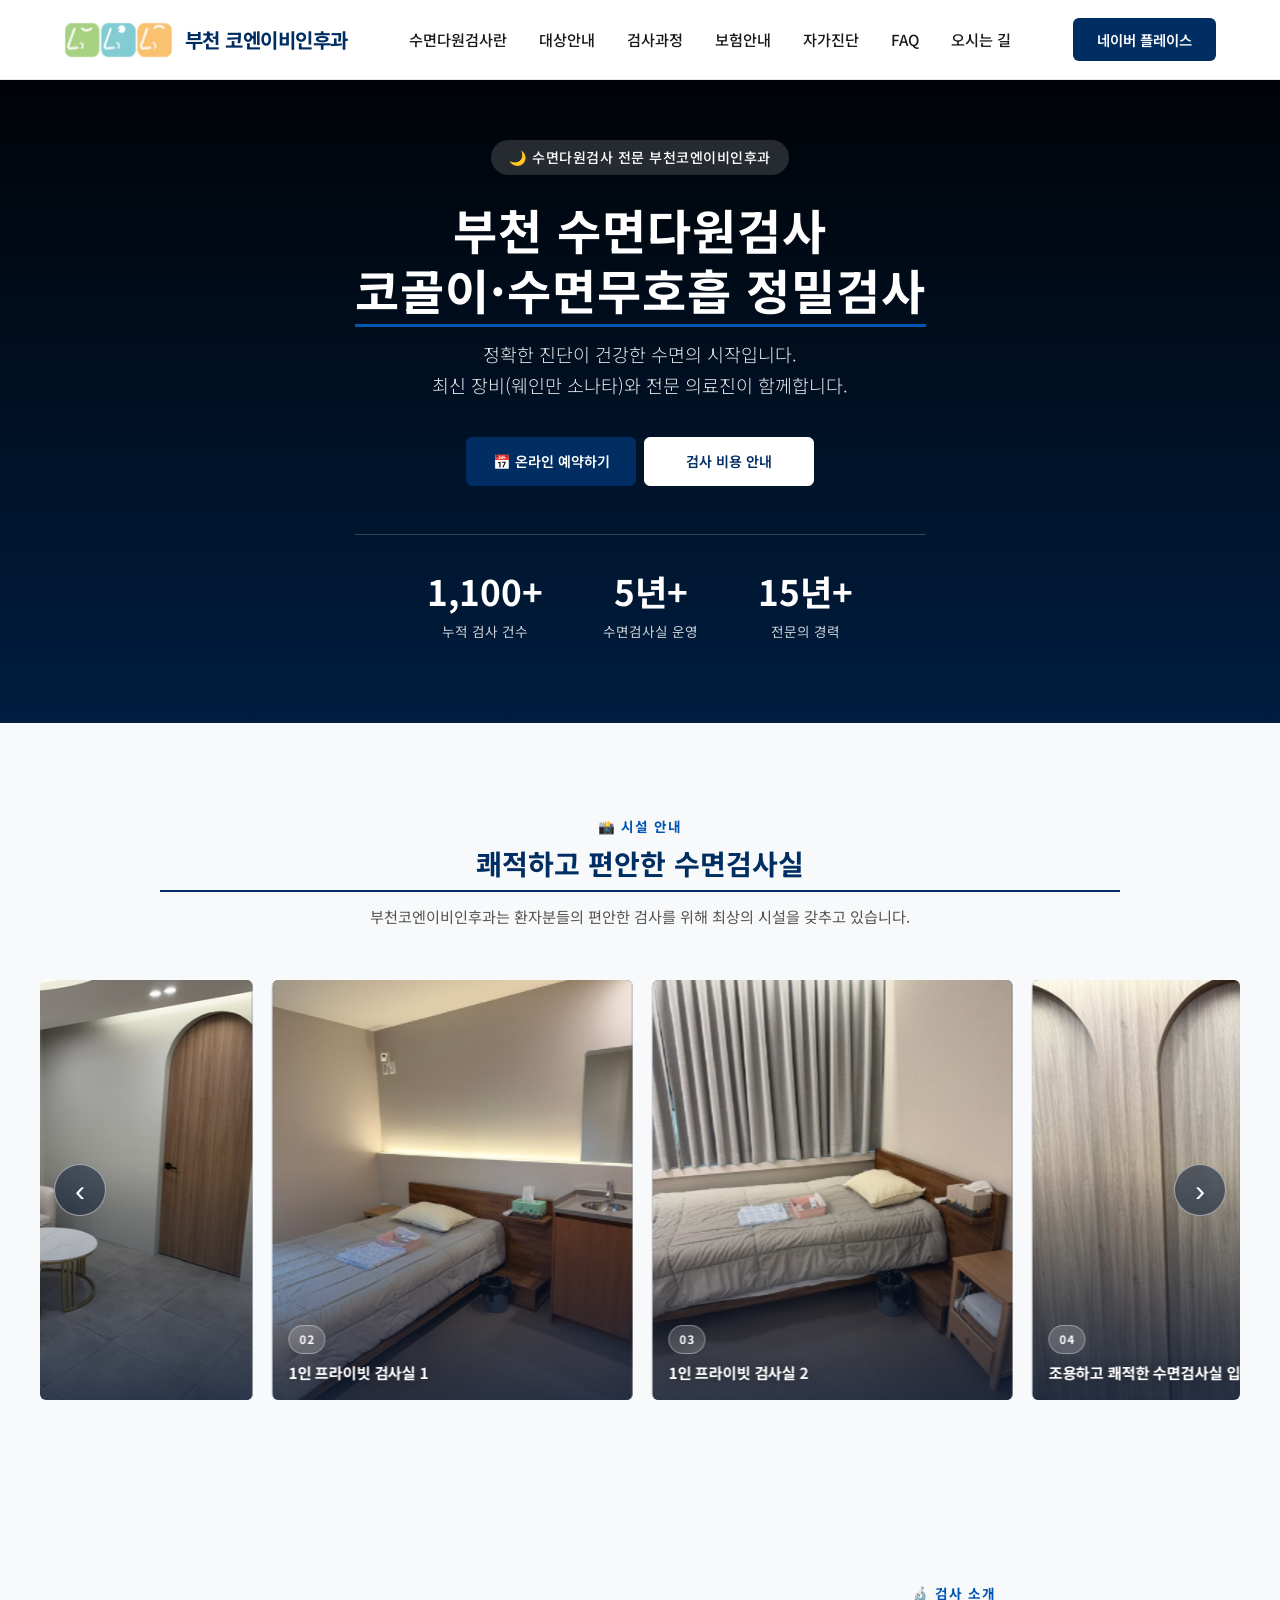
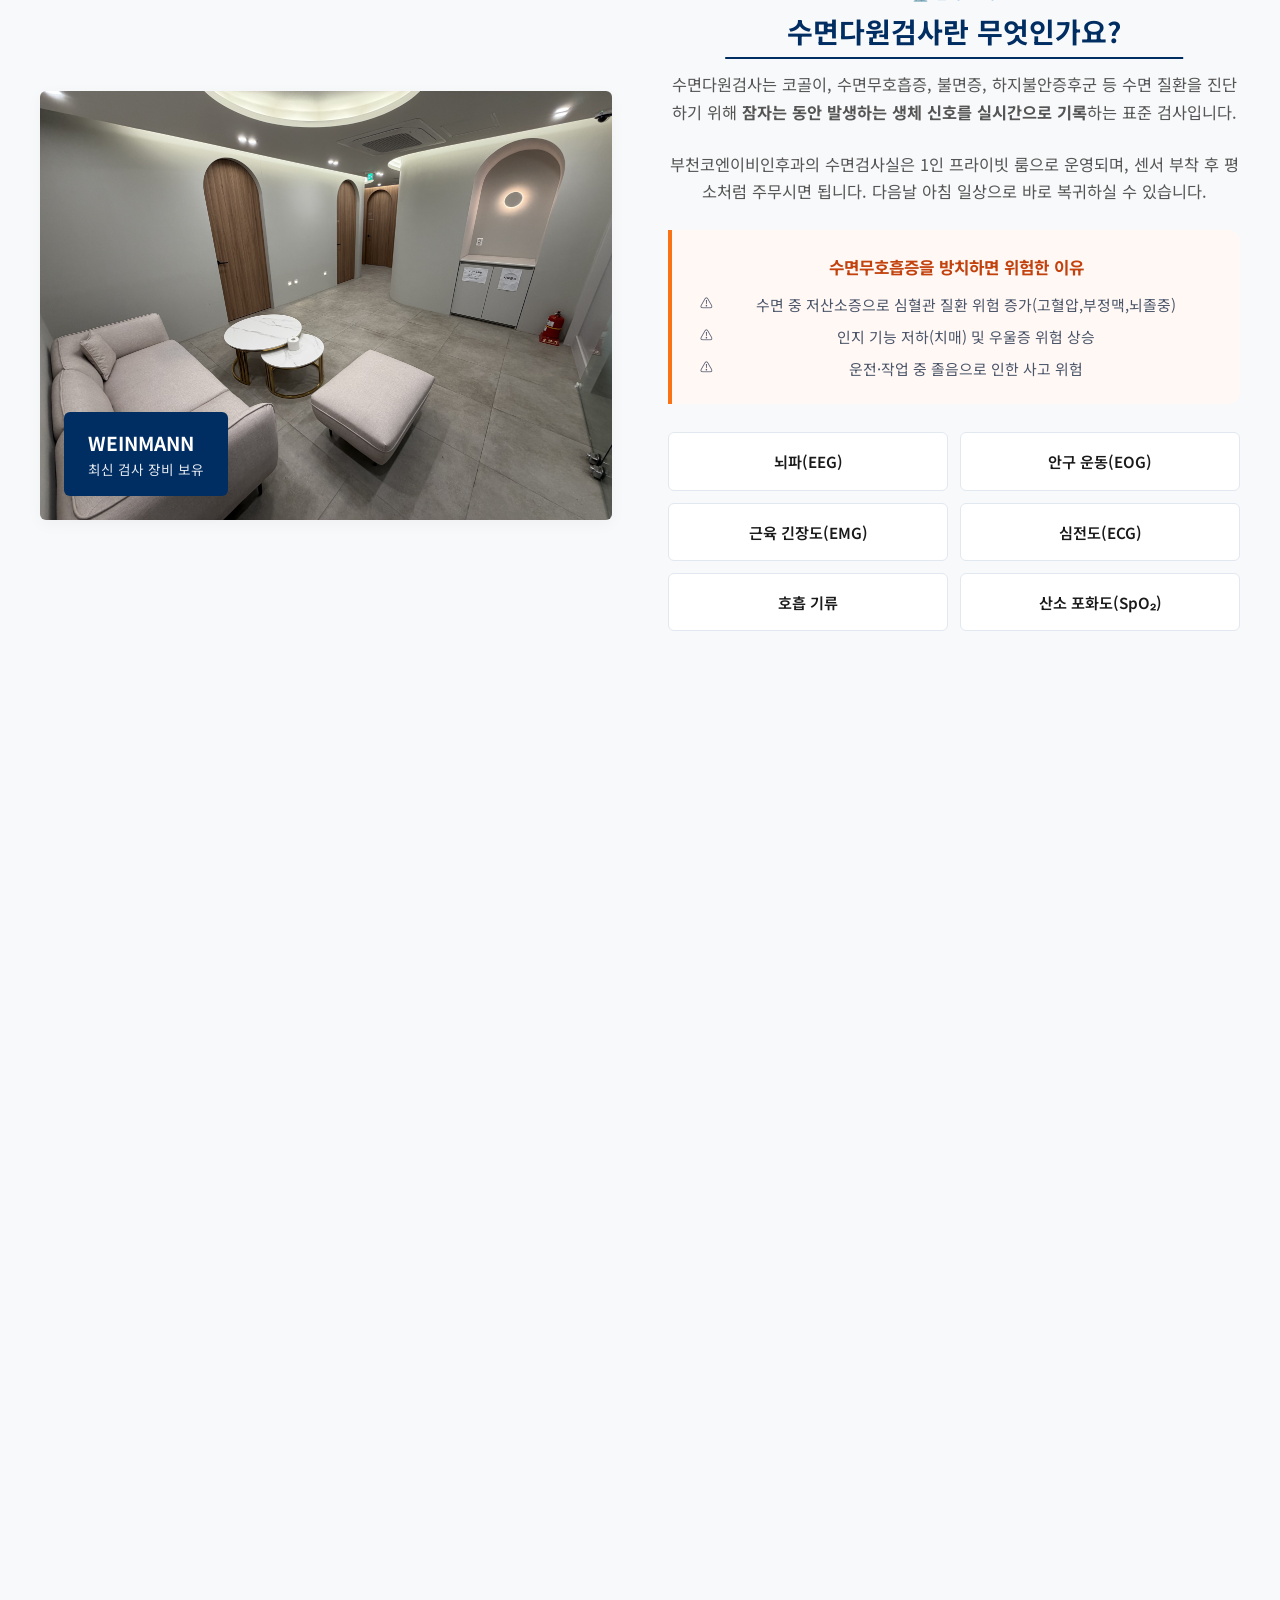
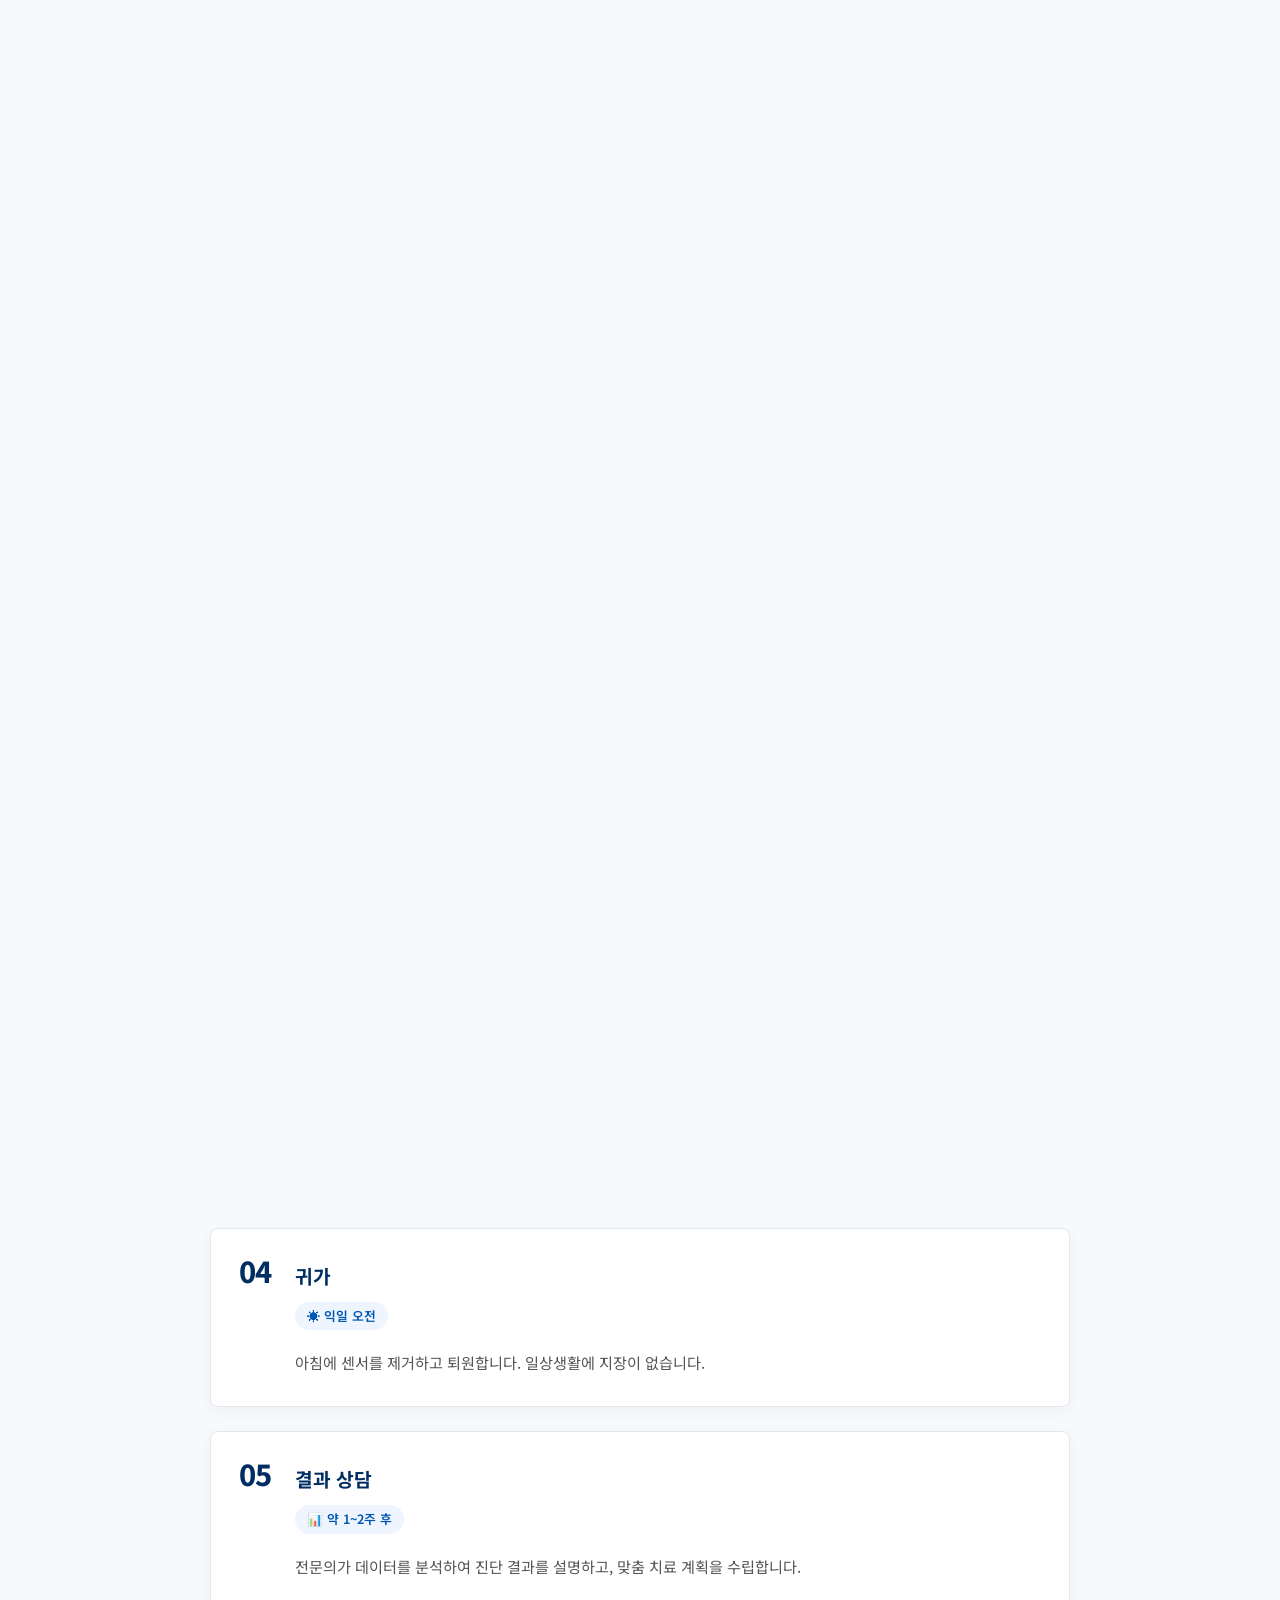
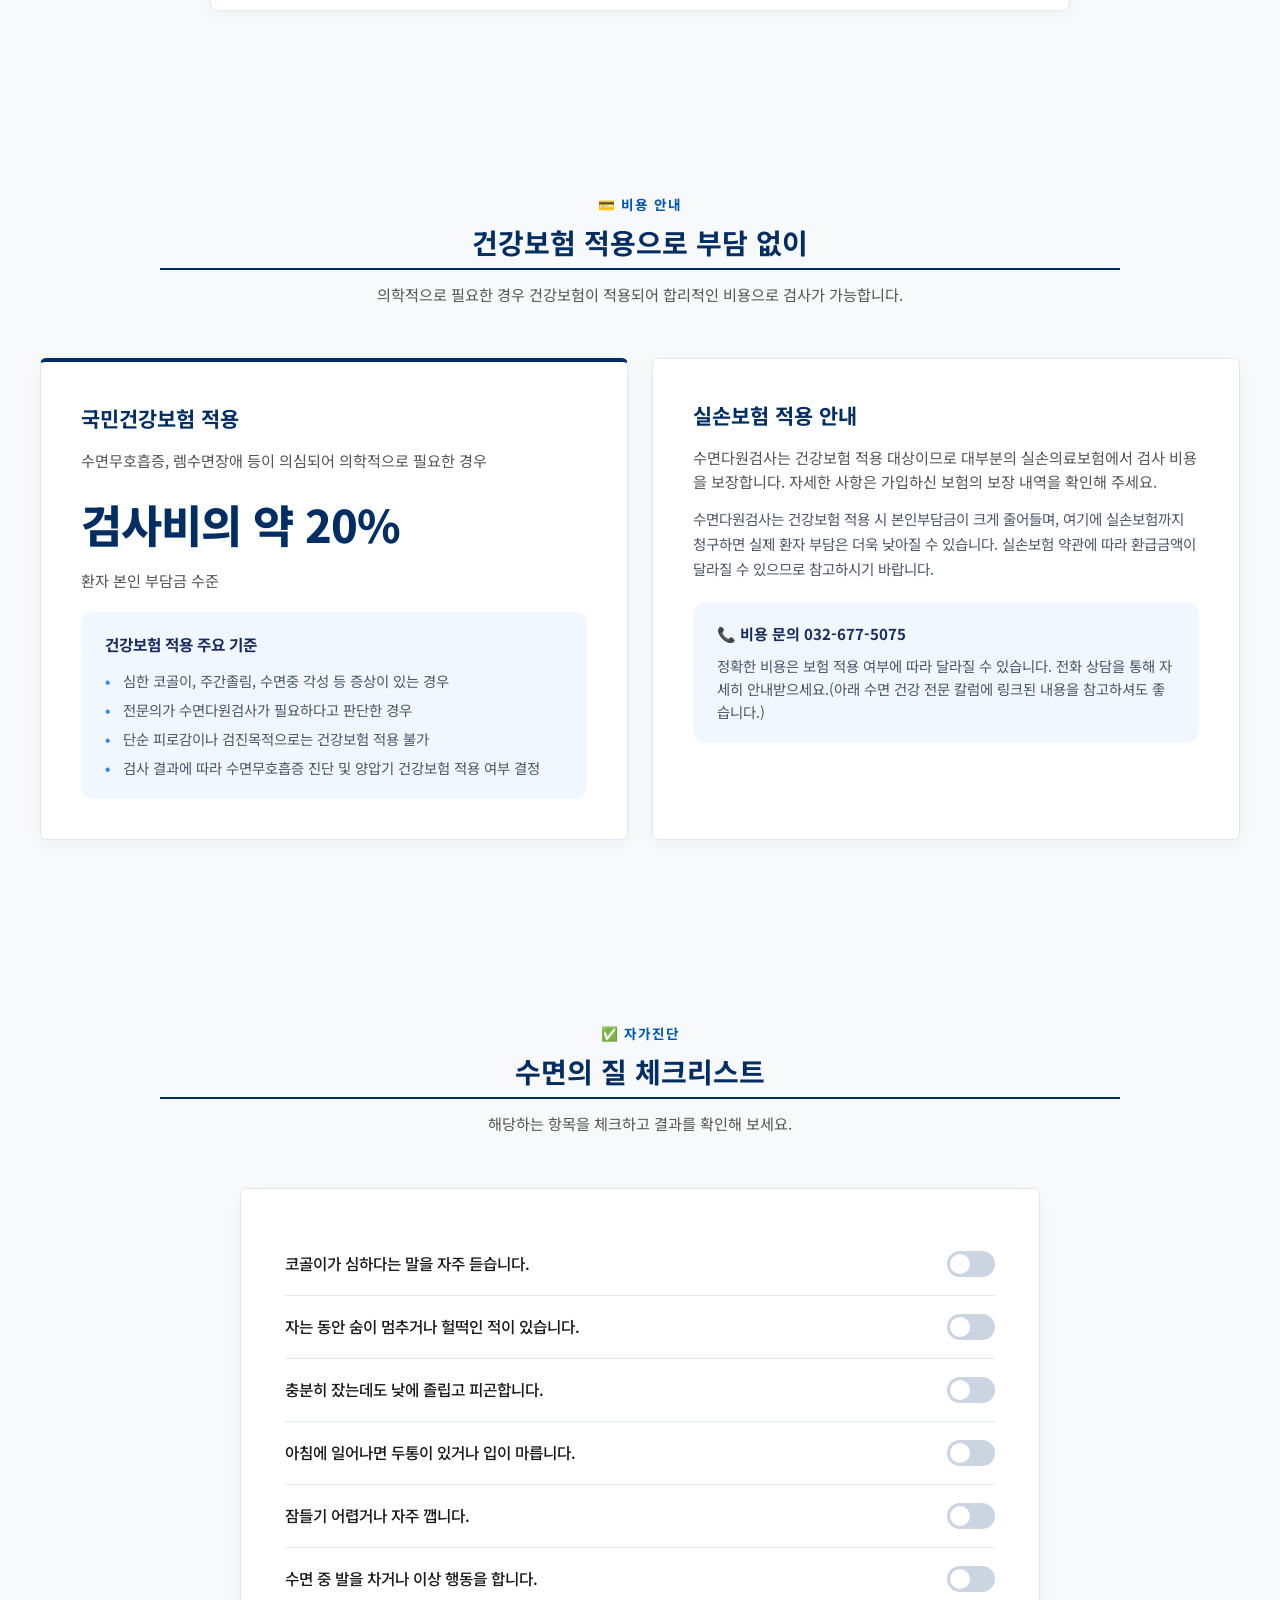
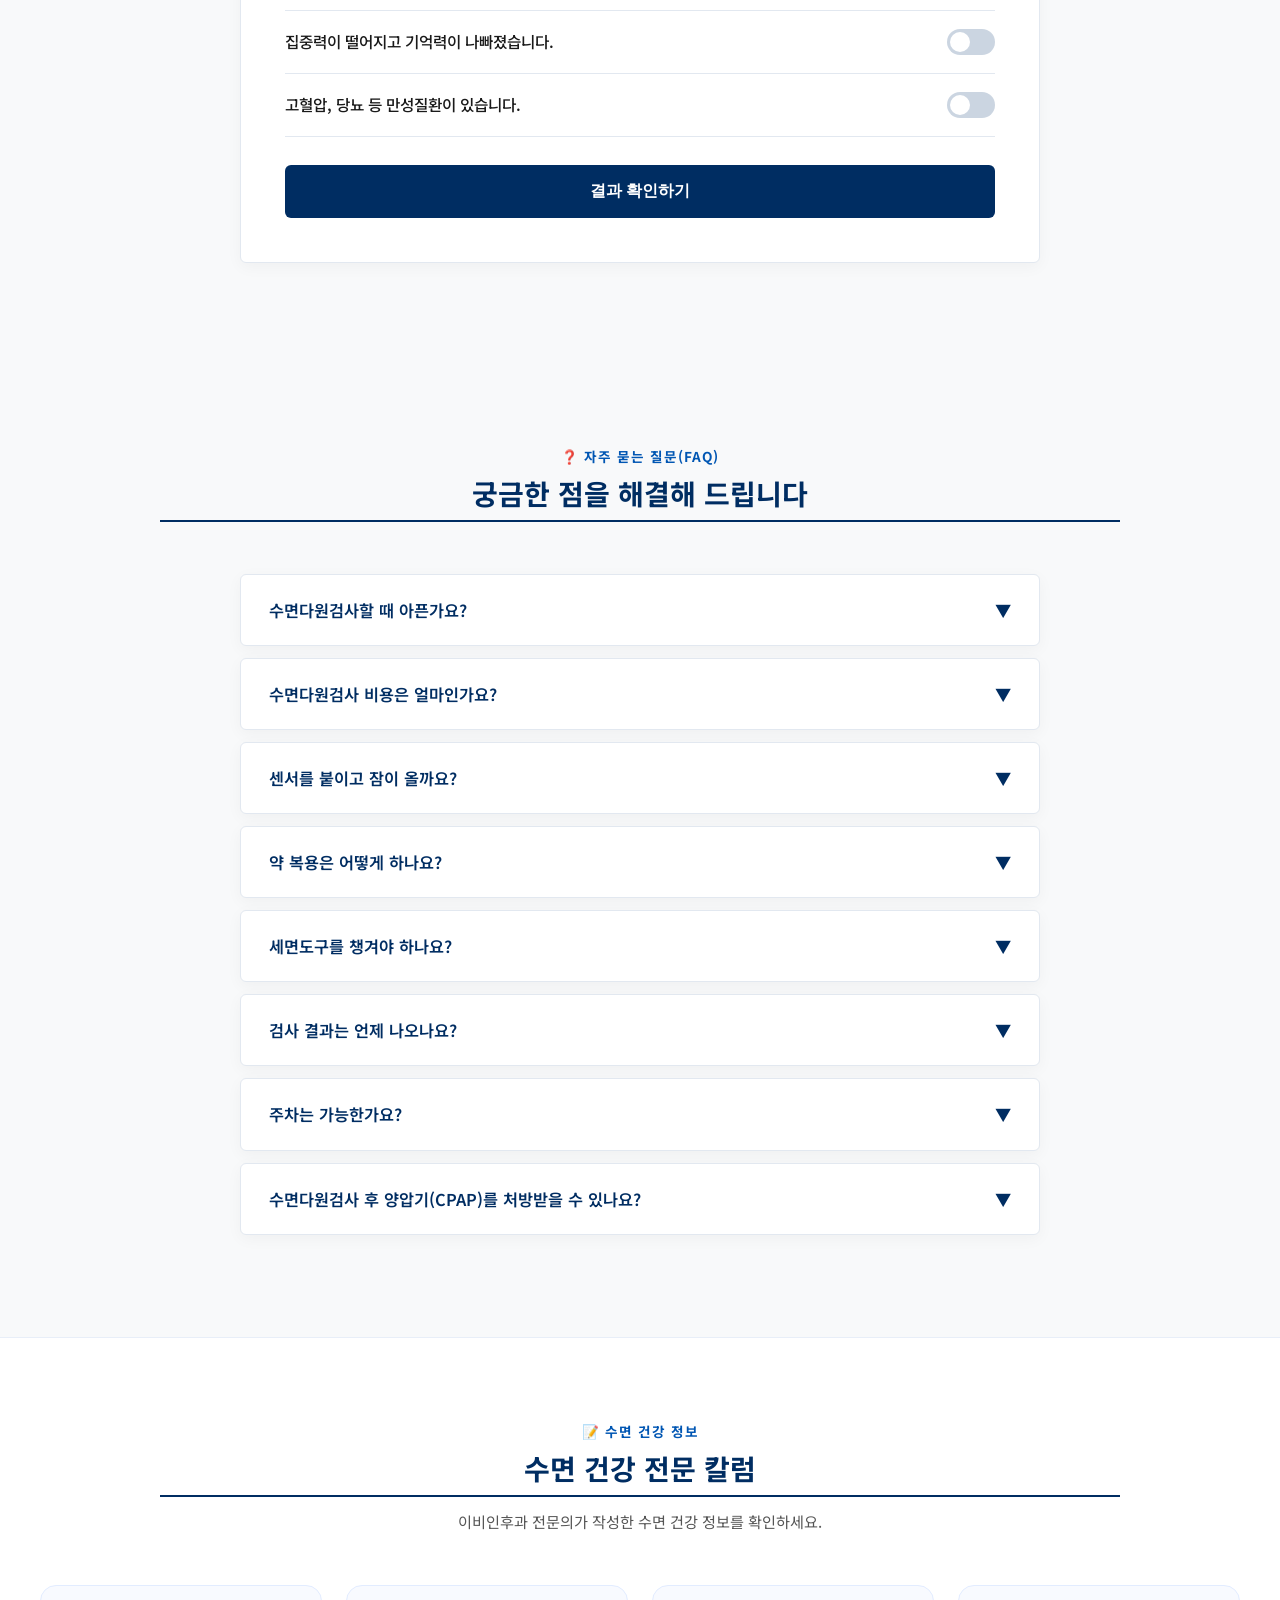
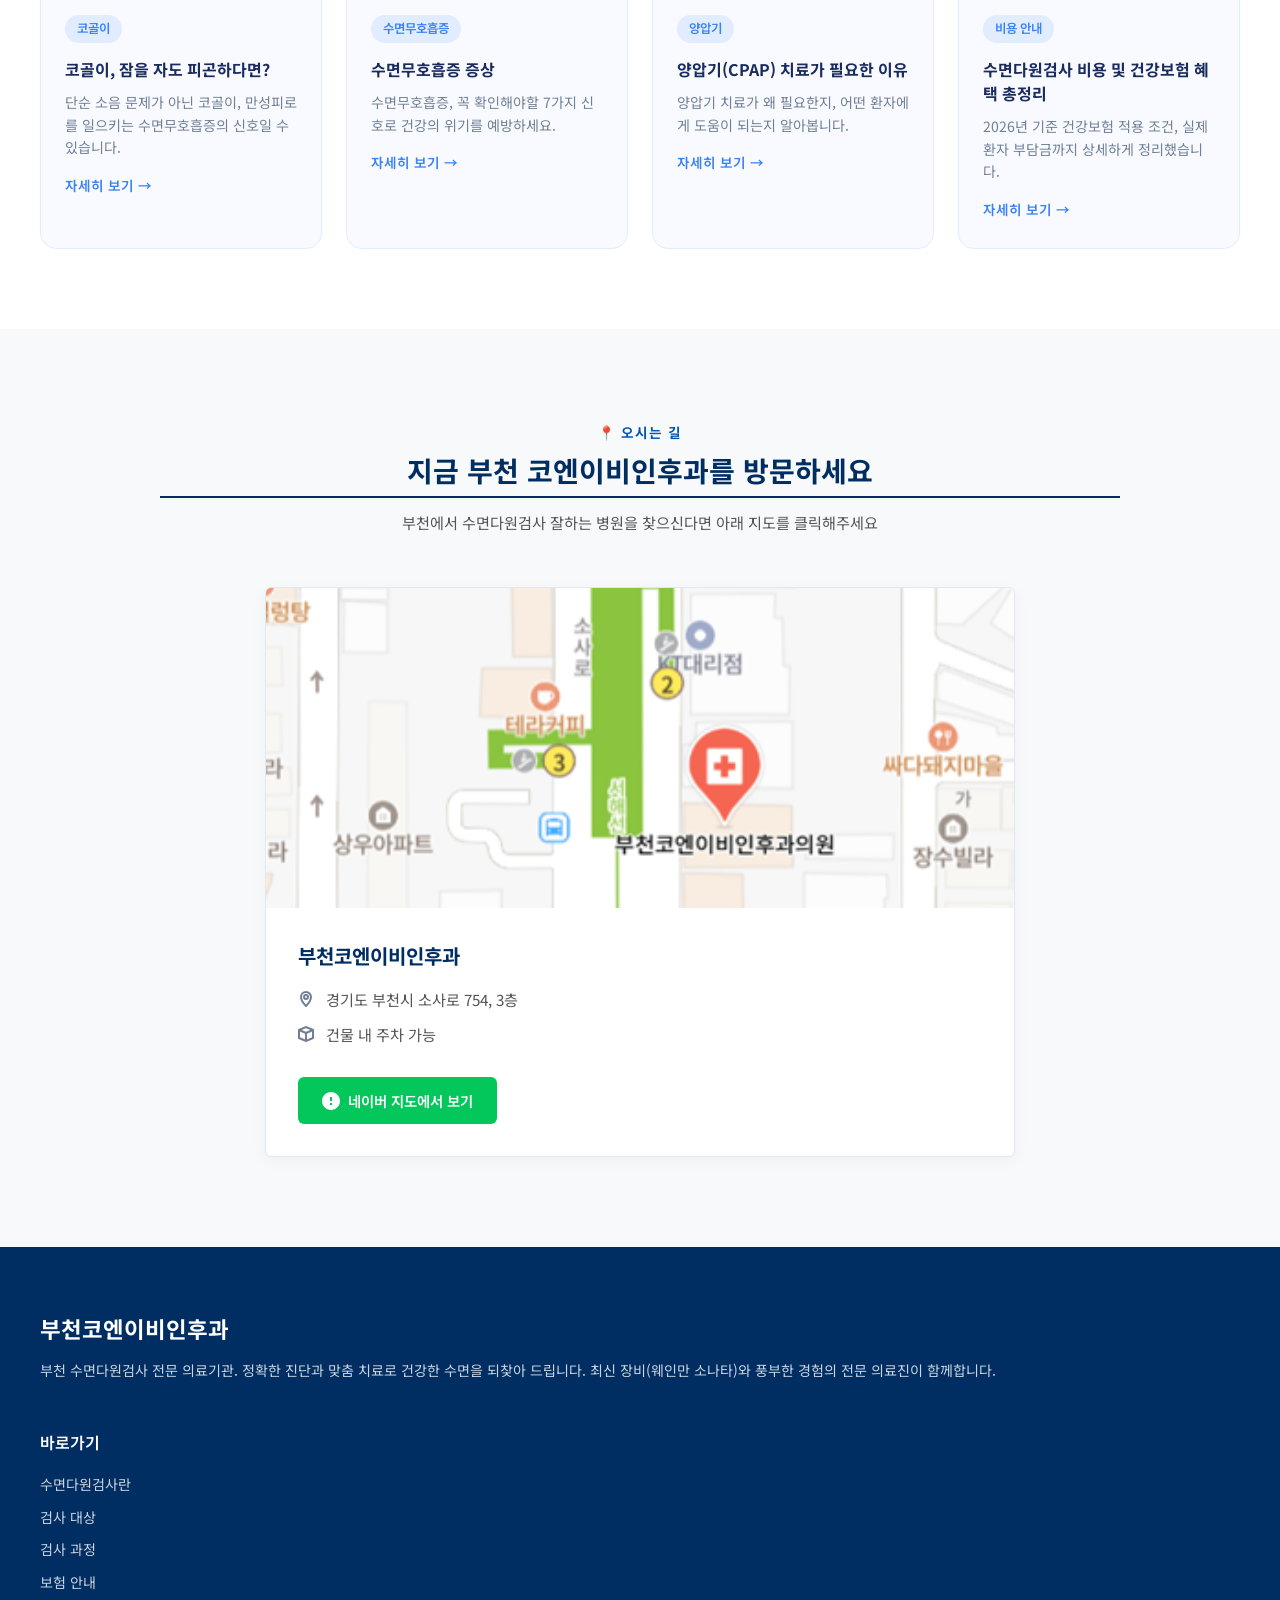
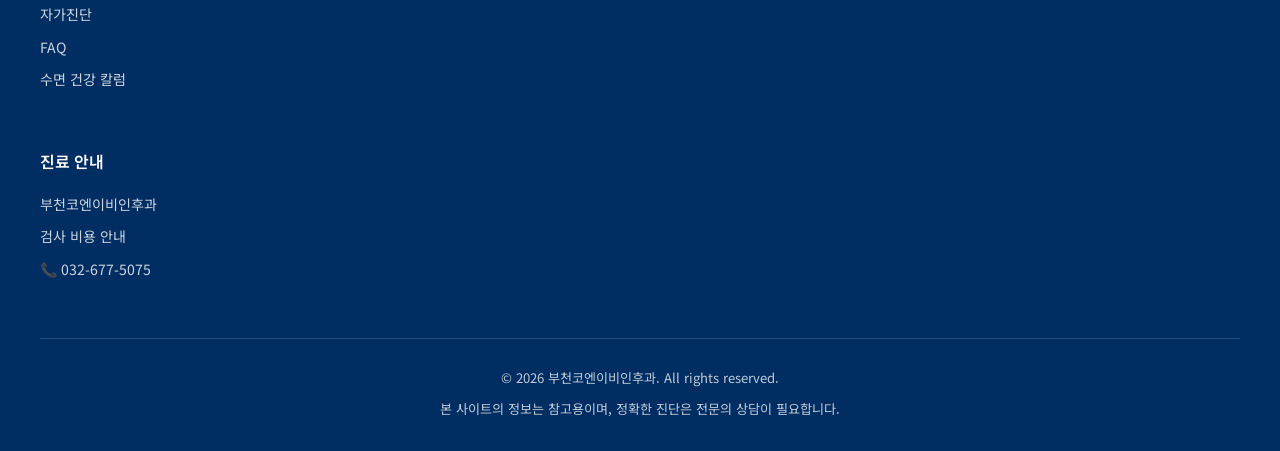
==== commit 0a35a6c5: "Add files via upload" ====
--- a/index.html
+++ b/index.html
@@ -844,6 +844,7 @@
             <ul class="doctor-career-list">
               <li>고려대학교 의과대학 졸업</li>
               <li>고려대학교 대학원 의학과 졸업</li>
+              <li>카톨릭대학교 부천성모병원 외래교수</li>
               <li>수면다원검사 인증의</li>
               <li>대한수면호흡학회 정회원</li>
               <li>대한수면학회 정회원</li>
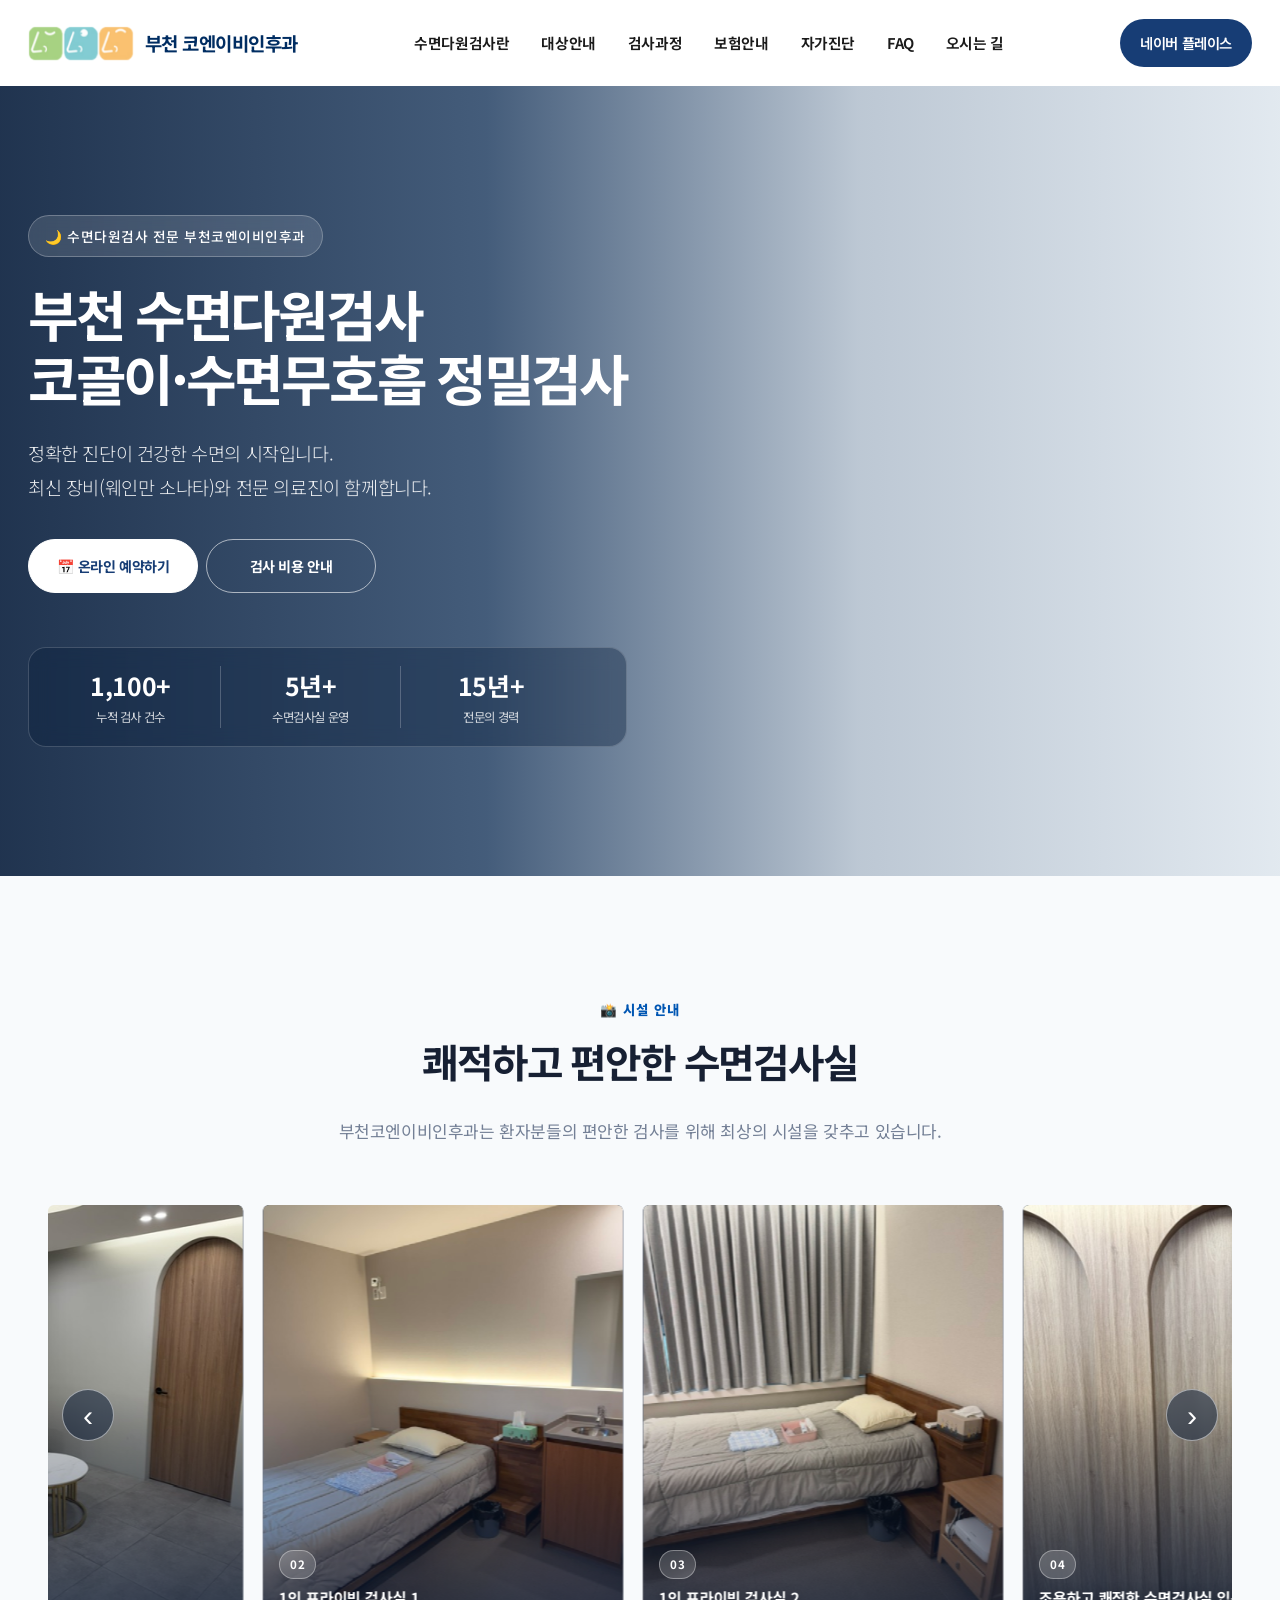
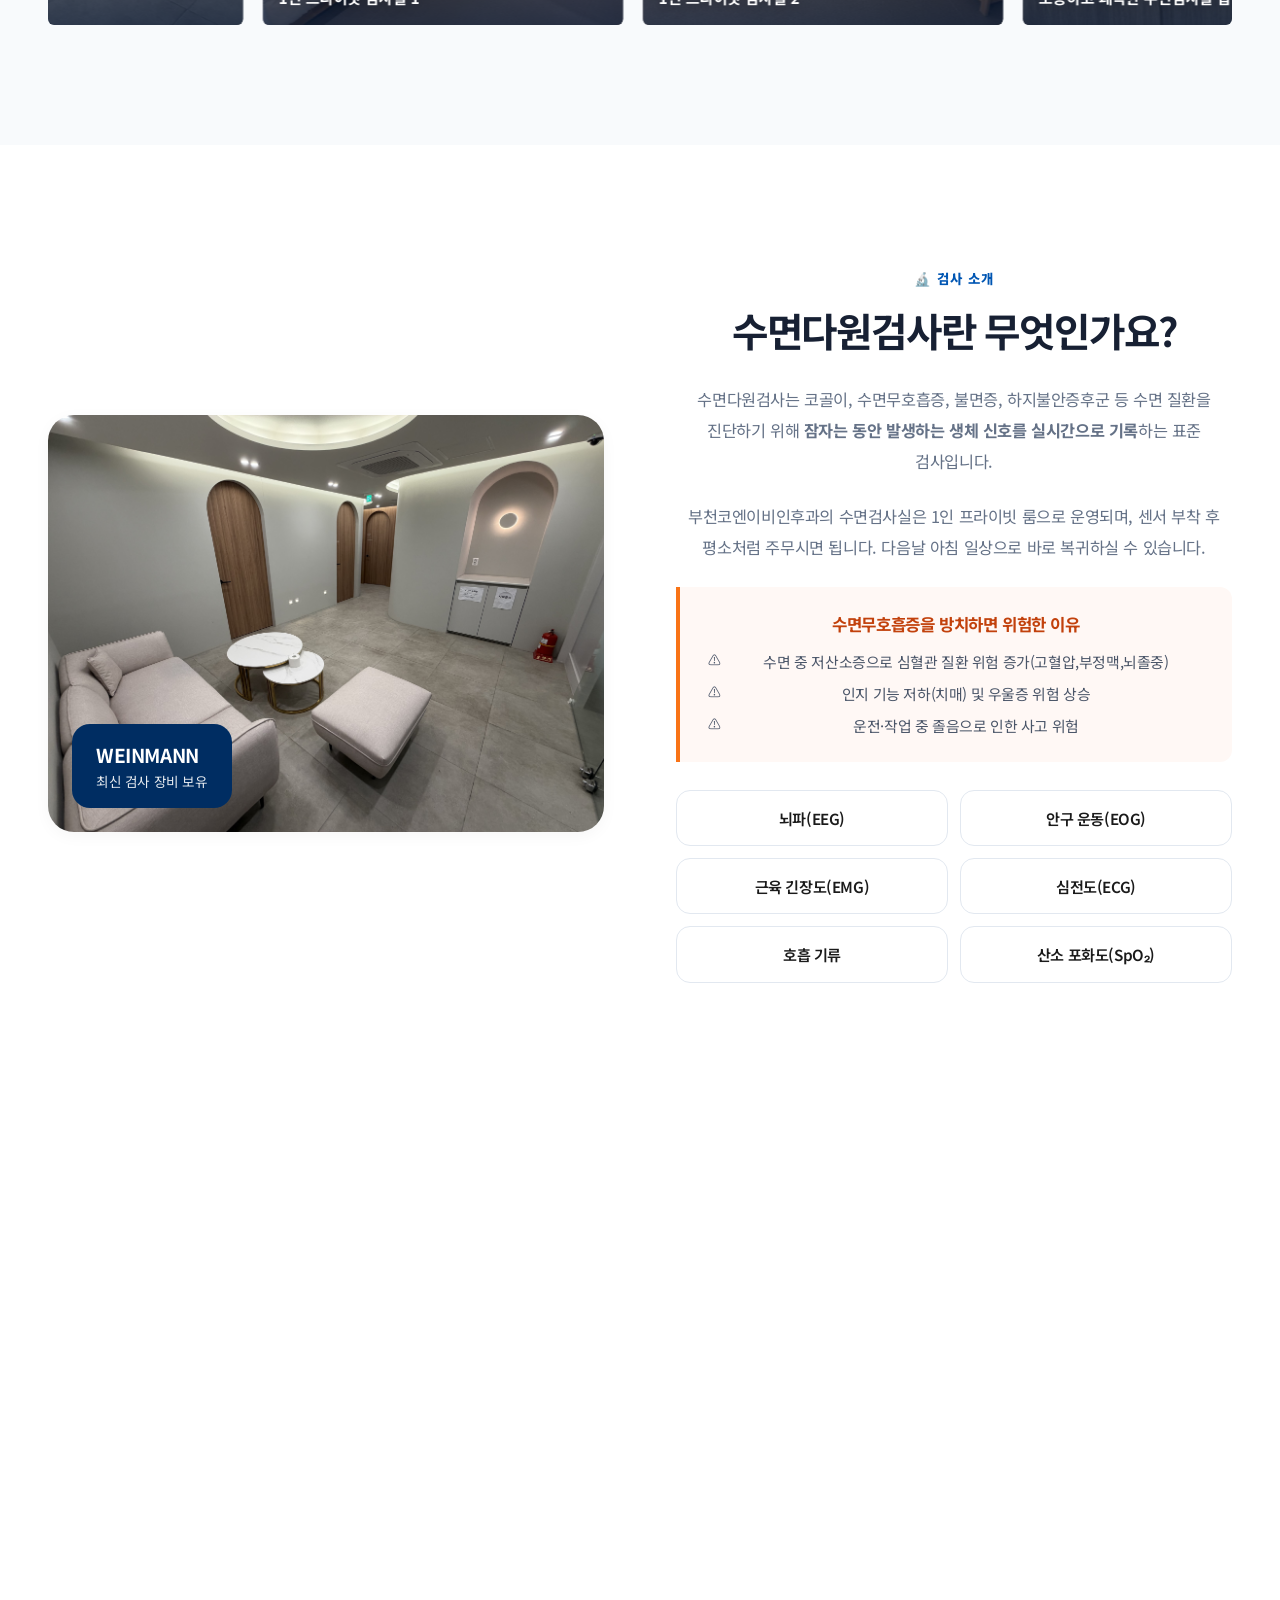
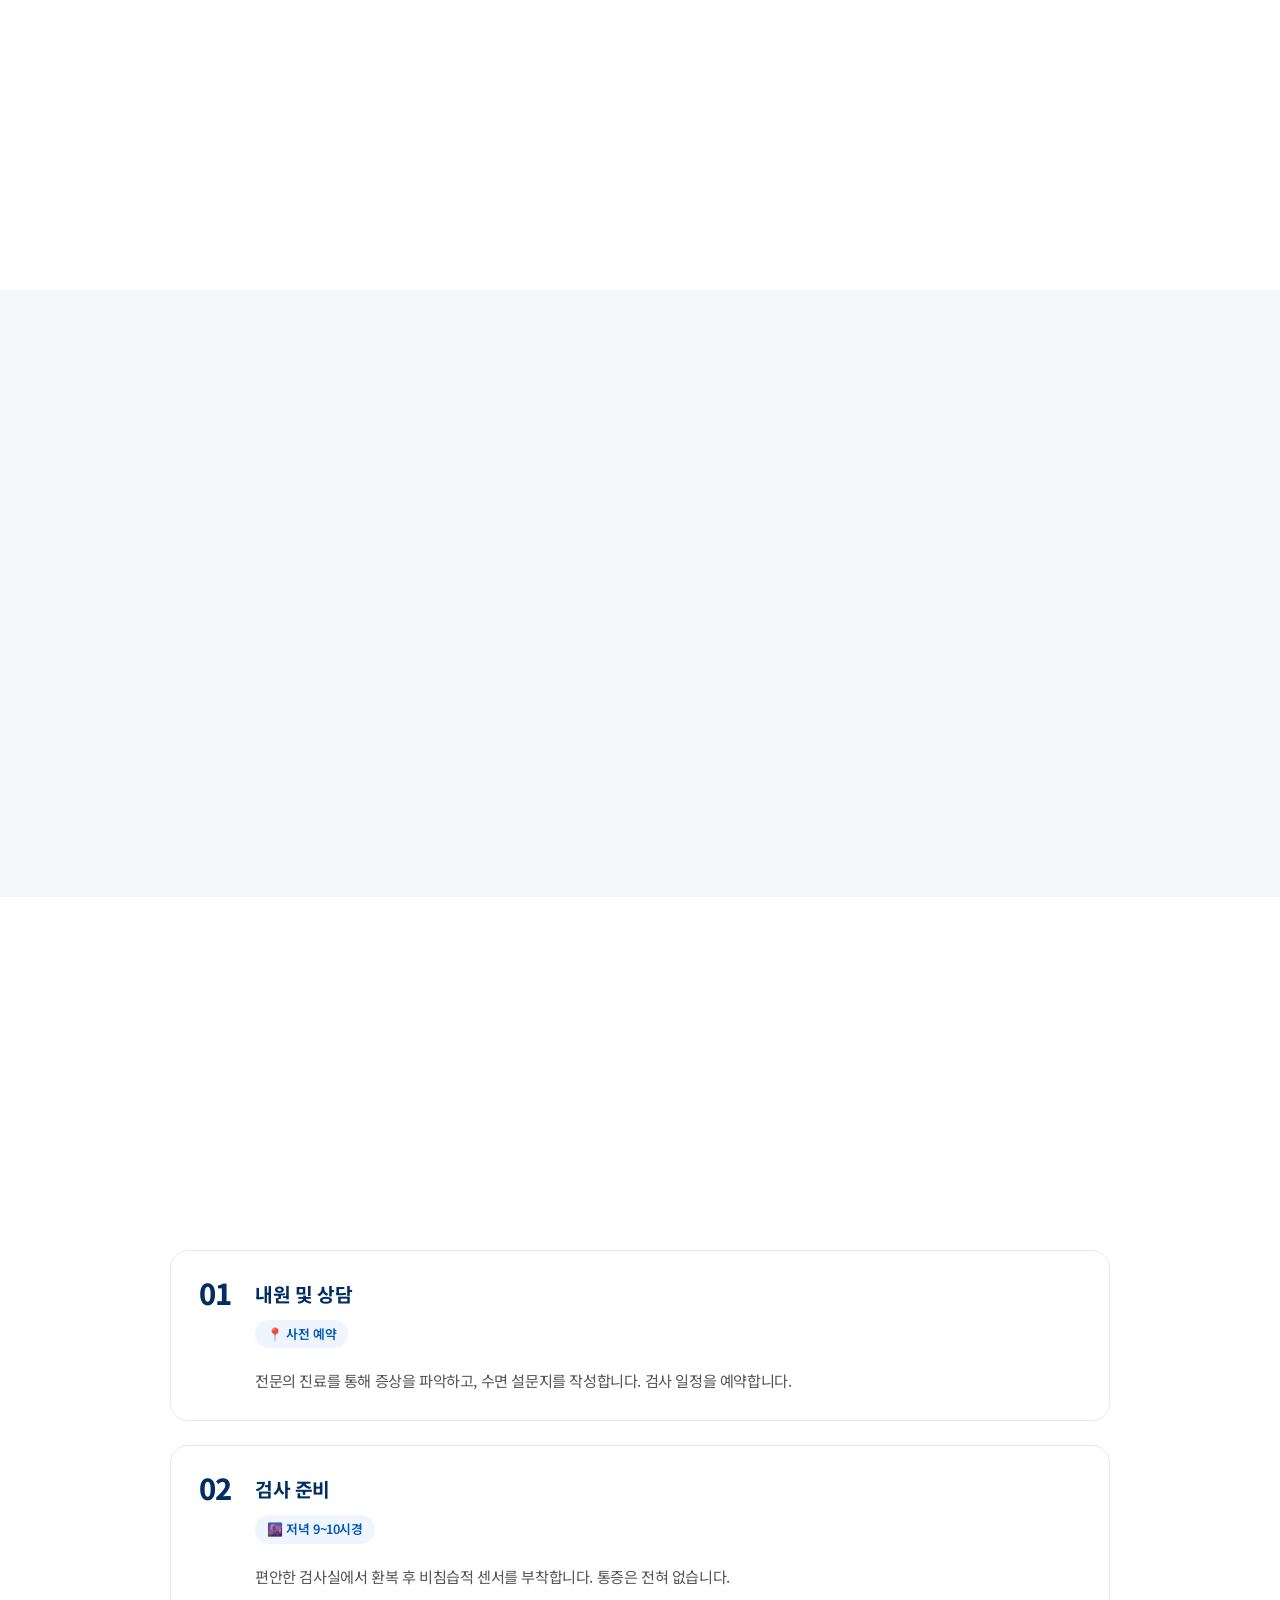
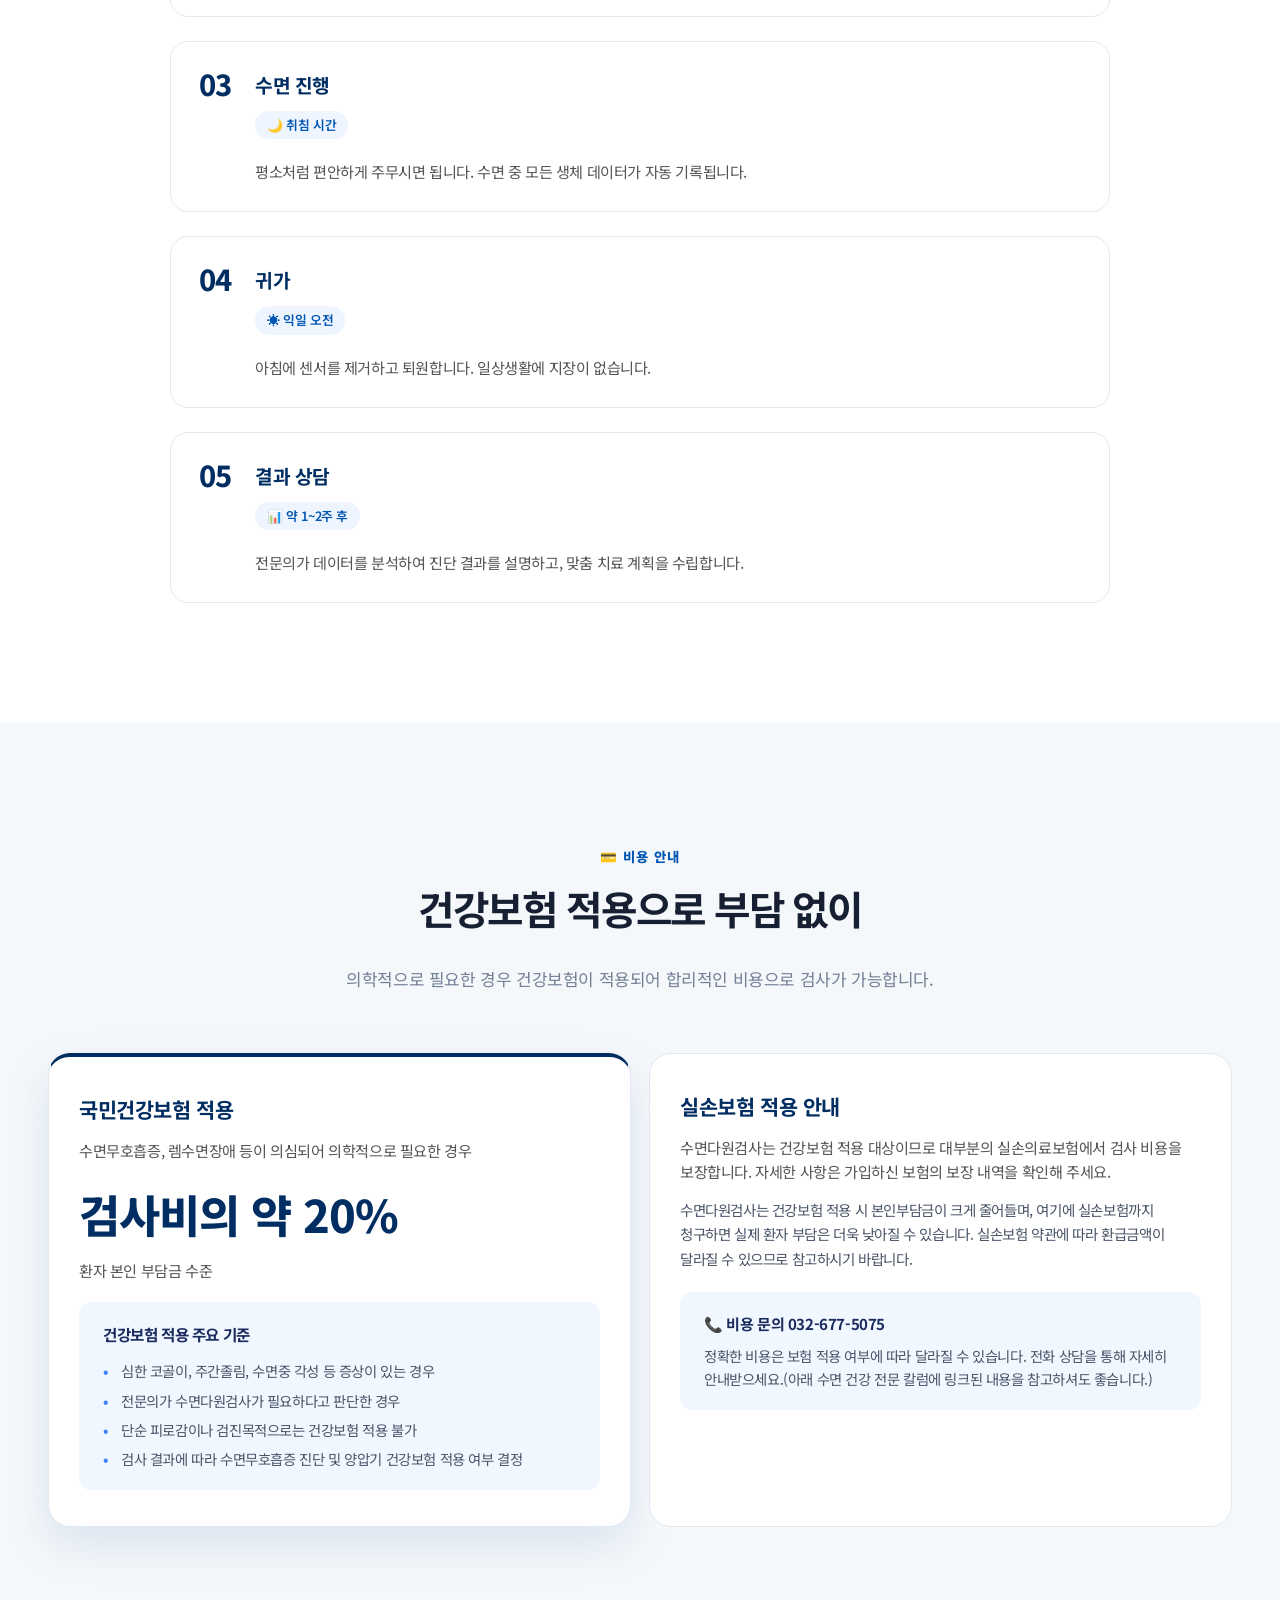
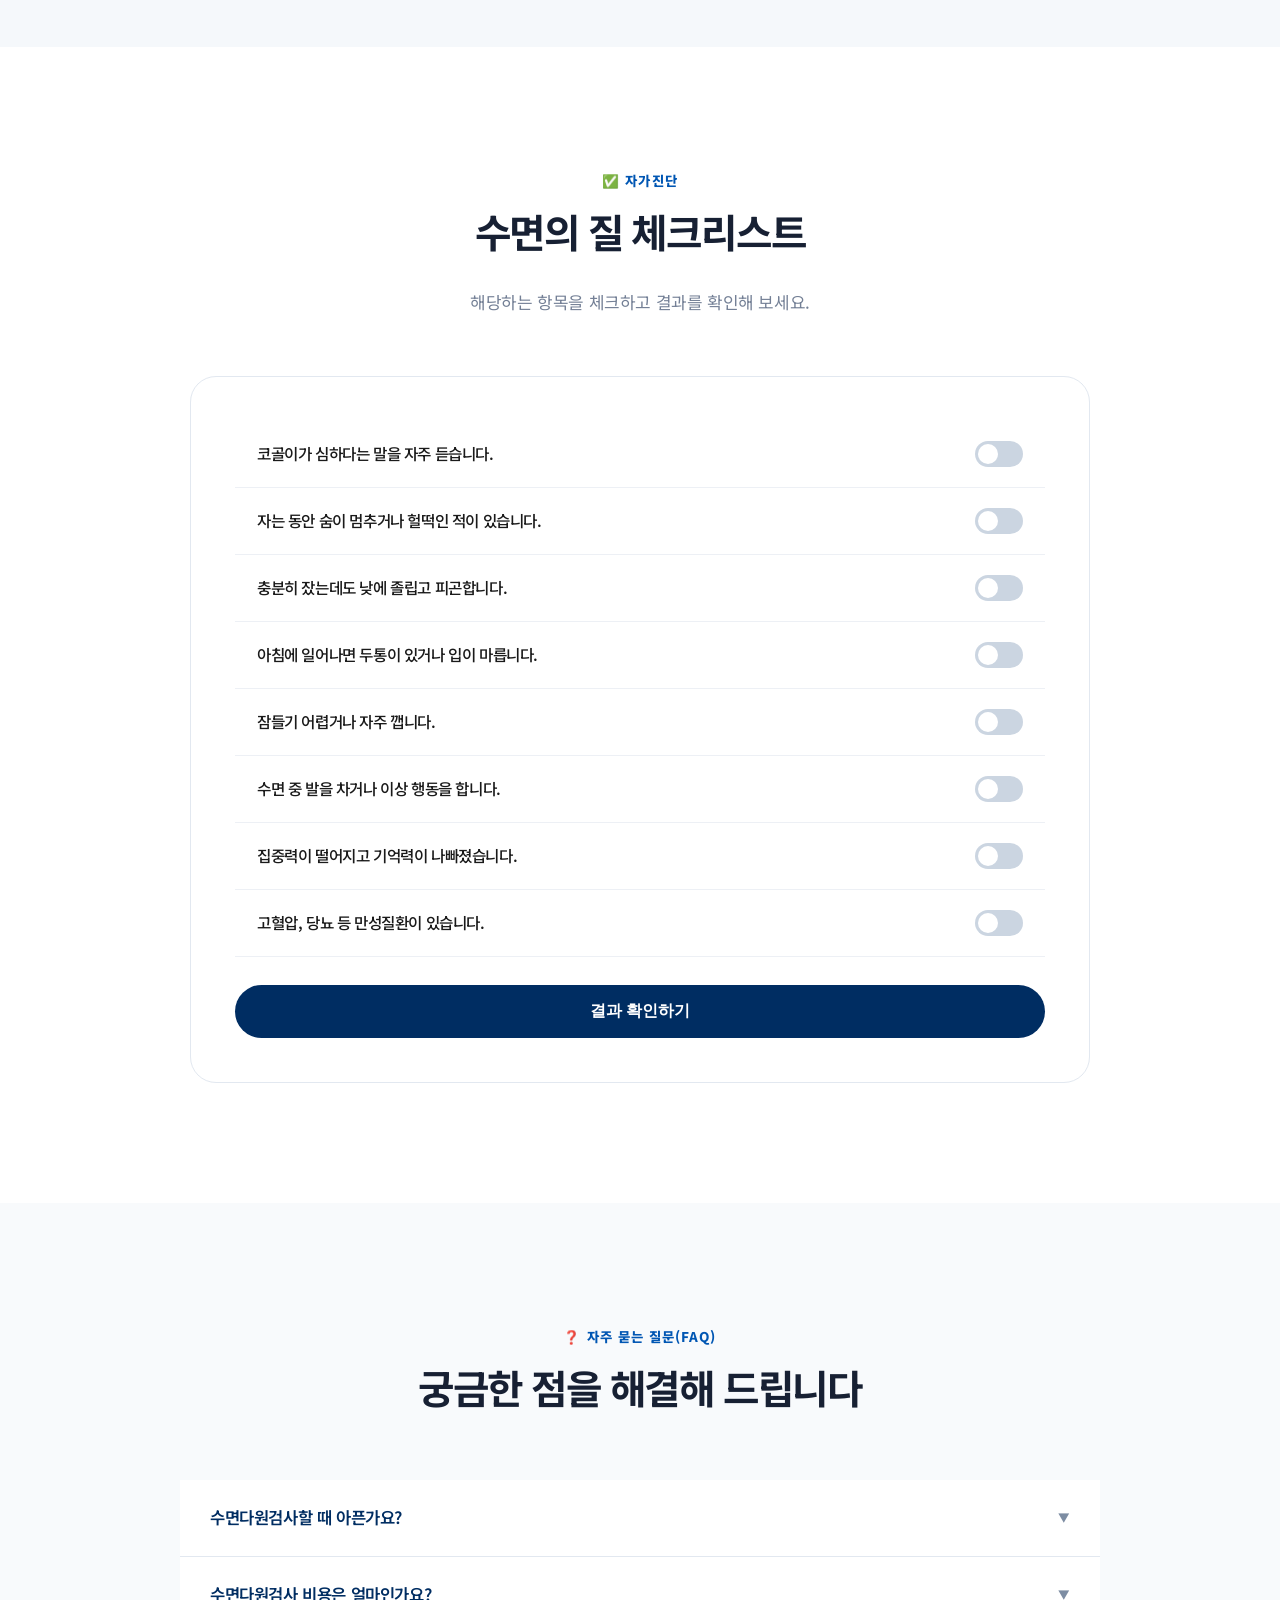
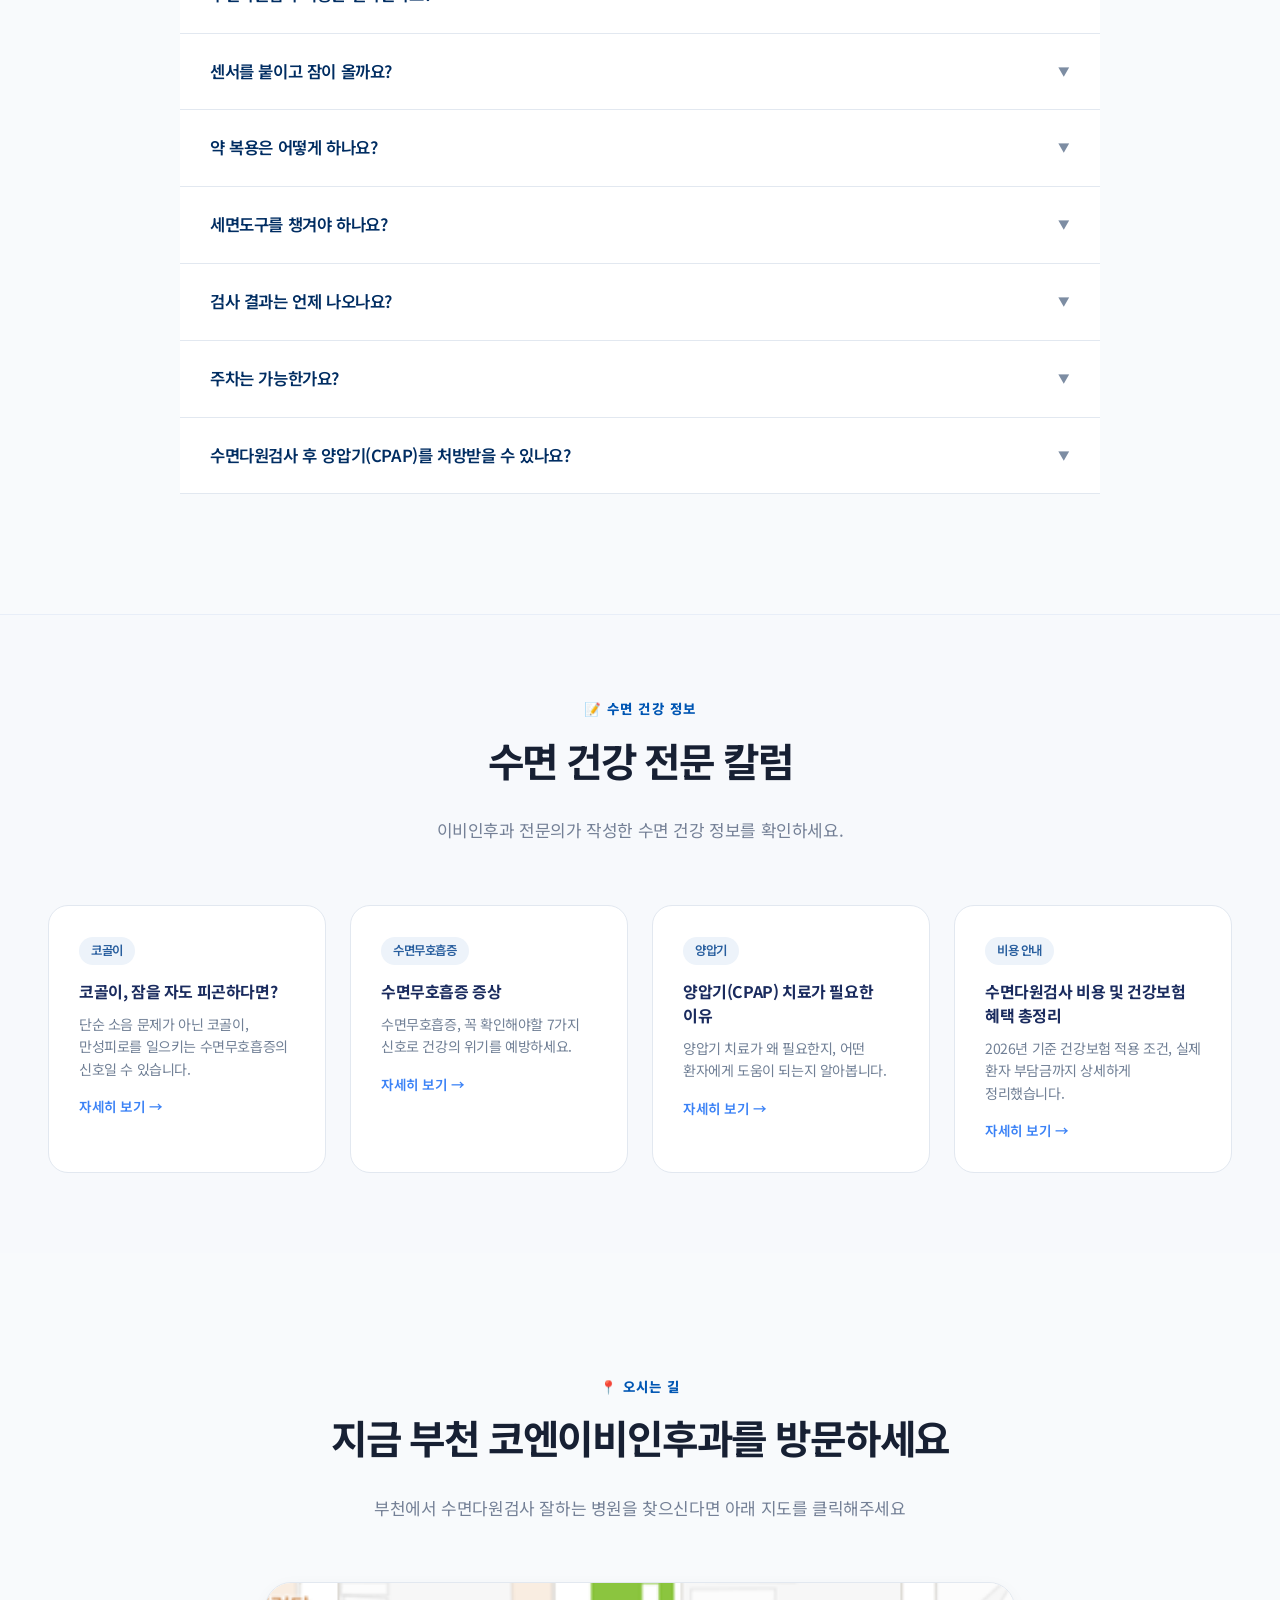
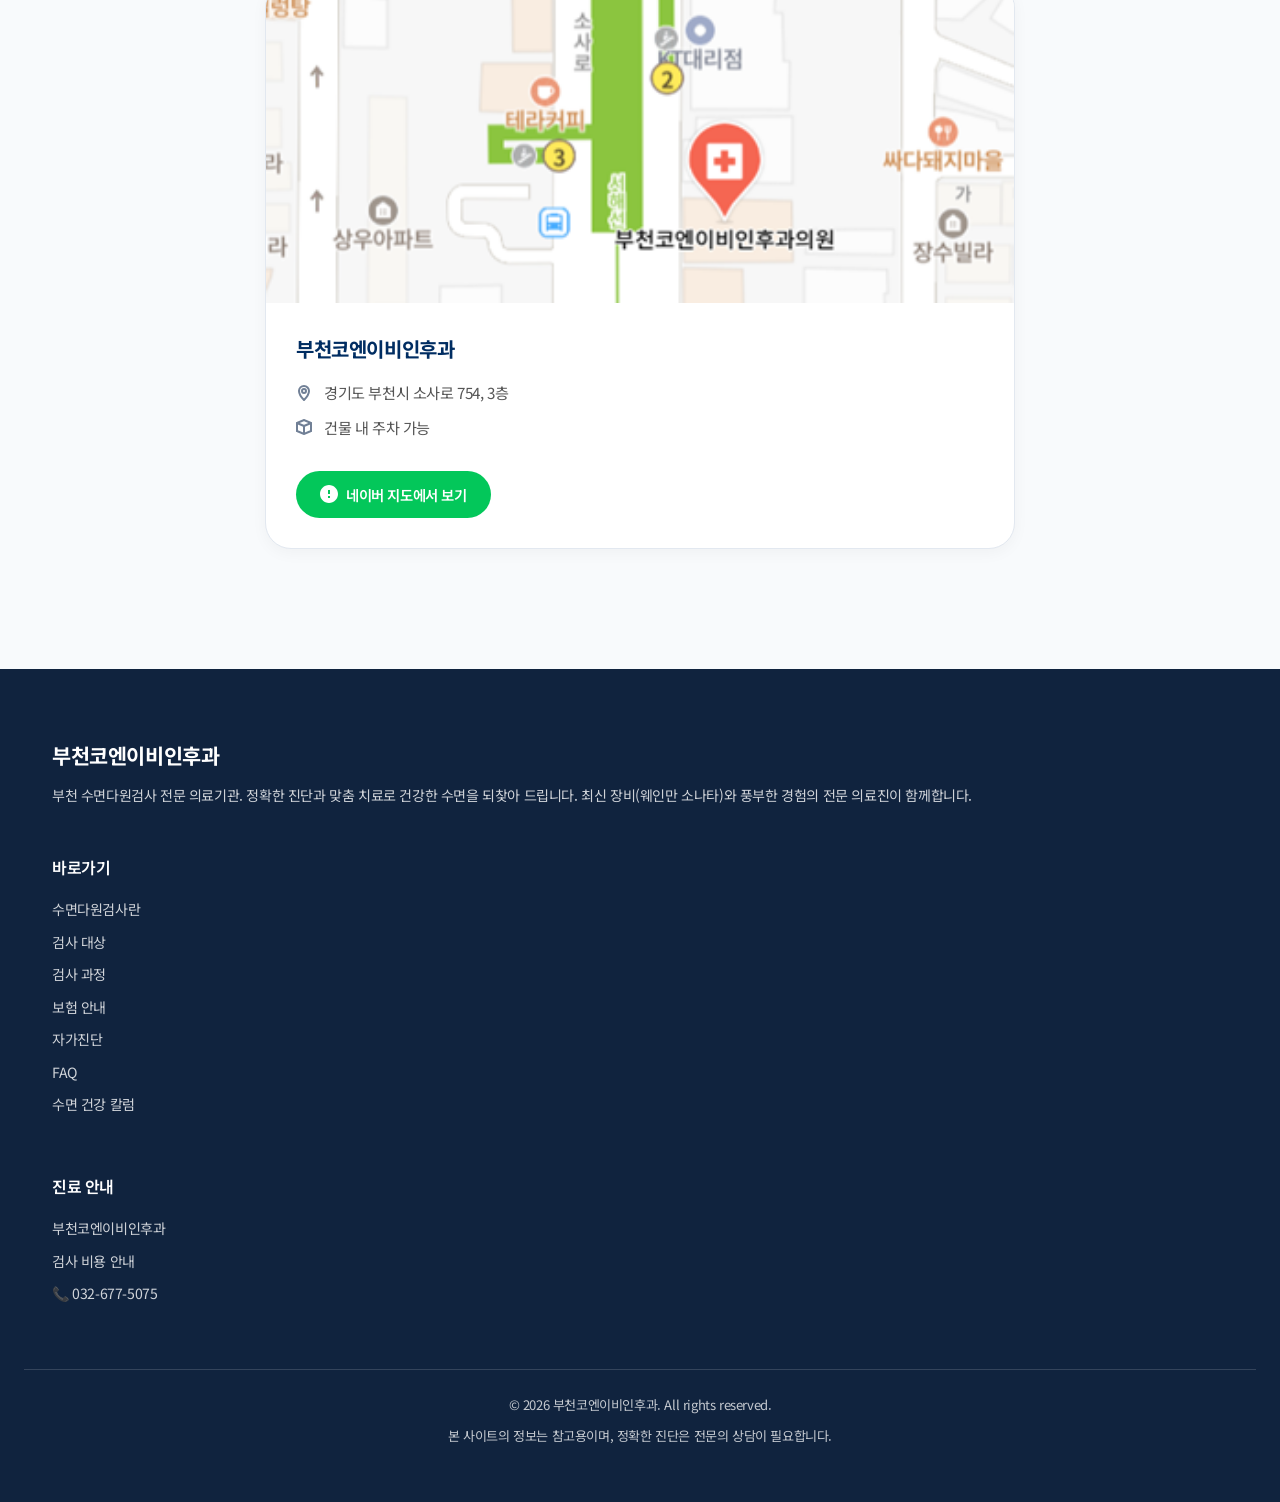
==== commit 766fc5b3: "Add files via upload" ====
--- a/index.html
+++ b/index.html
@@ -11,17 +11,17 @@
   <meta name="keywords" content="수면다원검사 비용, 코골이 검사, 수면무호흡증 보험, 부천 수면클리닉, 부천 수면다원검사">
 
   <!-- ✅ SEO #2: canonical 태그 - 중복 URL SEO 방지 -->
-  <link rel="canonical" href="https://수면다원검사.site/">
+  <link rel="canonical" href="https://수면다원검사.kr/">
 
   <!-- ✅ SEO #3: Open Graph - 카톡/네이버 공유 최적화 -->
   <meta property="og:type" content="website">
   <meta property="og:title" content="부천 수면다원검사 | 부천코엔이비인후과">
   <meta property="og:description" content="코골이·수면무호흡증 정밀검사. 건강보험 적용. 웨인만 소나타 최신 장비 보유.">
-  <meta property="og:image" content="https://수면다원검사.site/sleep-patient.png">
+  <meta property="og:image" content="https://수면다원검사.kr/sleep-patient.png">
   <meta property="og:image:width" content="1200">
   <meta property="og:image:height" content="630">
   <meta property="og:image:alt" content="부천코엔이비인후과 수면다원검사 안내">
-  <meta property="og:url" content="https://수면다원검사.site/">
+  <meta property="og:url" content="https://수면다원검사.kr/">
   <meta property="og:locale" content="ko_KR">
   <meta property="og:site_name" content="부천코엔이비인후과">
 
@@ -29,7 +29,7 @@
   <meta name="twitter:card" content="summary_large_image">
   <meta name="twitter:title" content="부천 수면다원검사 | 부천코엔이비인후과">
   <meta name="twitter:description" content="코골이·수면무호흡증 정밀검사. 건강보험 적용.">
-  <meta name="twitter:image" content="https://수면다원검사.site/sleep-patient.png">
+  <meta name="twitter:image" content="https://수면다원검사.kr/sleep-patient.png">
 
   <!-- ✅ SEO #4: Schema 구조화 데이터 (JSON-LD) -->
   <!-- MedicalClinic + LocalBusiness Schema -->
@@ -40,9 +40,9 @@
     "name": "부천코엔이비인후과",
     "alternateName": "코엔이비인후과",
     "description": "부천 수면다원검사 전문 이비인후과. 코골이, 수면무호흡증, 불면증 정밀 진단. 건강보험 적용.",
-    "url": "https://수면다원검사.site/",
+    "url": "https://수면다원검사.kr/",
     "telephone": "032-677-5075",
-    "image": "https://수면다원검사.site/sleep-patient.png",
+    "image": "https://수면다원검사.kr/sleep-patient.png",
     "priceRange": "건강보험 적용",
     "address": {
       "@type": "PostalAddress",
@@ -153,13 +153,13 @@
         "@type": "ListItem",
         "position": 1,
         "name": "홈",
-        "item": "https://수면다원검사.site/"
+        "item": "https://수면다원검사.kr/"
       },
       {
         "@type": "ListItem",
         "position": 2,
         "name": "수면다원검사",
-        "item": "https://수면다원검사.site/#about"
+        "item": "https://수면다원검사.kr/#about"
       }
     ]
   }
--- a/styles.css
+++ b/styles.css
@@ -1105,3 +1105,181 @@
     max-width: 170px; /* 버튼이 너무 넓어지지 않도록 최대 폭 제한 */
   }
 }
+
+/* ===== 2026 TJWEB CLINIC-STYLE RESPONSIVE REDESIGN ===== */
+:root{
+  --jh-blue:#163d77;
+  --jh-blue-hover:#0e2d5c;
+  --jh-accent:#2f6db3;
+  --jh-accent-light:#edf4fb;
+  --jh-light-bg:#f6f8fb;
+  --jh-card-bg:#fff;
+  --jh-text-primary:#172033;
+  --jh-text-secondary:#68758a;
+  --jh-border:#e6ebf2;
+  --jh-shadow:0 18px 50px rgba(25,48,83,.08);
+  --jh-shadow-hover:0 24px 60px rgba(25,48,83,.14);
+  --radius:20px;
+}
+html{scroll-padding-top:92px}
+body{background:#fff;color:var(--jh-text-primary);letter-spacing:-.025em;word-break:keep-all}
+.container{max-width:1240px;padding:0 28px}
+.section{padding:120px 0}
+.section:nth-of-type(even){background:#f8fafc}
+.section-header{max-width:780px;margin:0 auto 58px}
+.section-badge{background:transparent;color:var(--jh-accent);padding:0;font-size:.84rem;font-weight:800;letter-spacing:.08em;margin-bottom:15px}
+.section-title{font-size:clamp(2rem,3.1vw,3rem);line-height:1.25;letter-spacing:-.055em;color:#172033;margin-bottom:20px}
+.section-title::after{display:none}
+.section-desc{font-size:1.06rem;line-height:1.9;color:#748096;max-width:680px;margin:0 auto}
+
+.navbar{height:86px;border:0;background:rgba(255,255,255,.94);backdrop-filter:blur(16px)}
+.navbar.scrolled{box-shadow:0 8px 30px rgba(20,40,70,.08)}
+.nav-container{height:100%;max-width:1320px;padding:0 28px}
+.nav-logo{font-size:1.18rem;gap:11px;white-space:nowrap}
+.nav-logo img{height:35px!important}
+.nav-links{height:100%;gap:0}
+.nav-links a{height:100%;display:flex;align-items:center;padding:0 16px;font-size:.92rem;font-weight:650;position:relative}
+.nav-links a::after{content:"";position:absolute;left:16px;right:16px;bottom:0;height:3px;background:var(--jh-accent);transform:scaleX(0);transition:.25s}
+.nav-links a:hover::after{transform:scaleX(1)}
+.nav-cta{border-radius:999px;padding:12px 20px;background:#173d75}
+
+.hero{min-height:790px;background:#edf3f8;margin-top:86px;justify-content:flex-start}
+.hero-bg{filter:none;background-position:center center;transform:scale(1.01)}
+.hero-overlay{background:linear-gradient(90deg,rgba(10,31,61,.90) 0%,rgba(15,45,83,.76) 38%,rgba(15,45,83,.22) 67%,rgba(15,45,83,.05) 100%)}
+.hero-content{max-width:1320px;min-height:704px;padding:80px 28px;align-items:flex-start;justify-content:center;text-align:left}
+.hero-text{max-width:760px}
+.hero-badge{background:rgba(255,255,255,.12);border:1px solid rgba(255,255,255,.26);font-size:.86rem;padding:9px 16px;margin-bottom:25px}
+.hero-title{font-size:clamp(2.65rem,4.3vw,4.45rem);line-height:1.16;letter-spacing:-.06em;margin-bottom:26px;text-transform:none}
+.hero-title em{border:0;font-style:normal;color:#fff}
+.hero-subtitle{font-size:1.16rem;line-height:1.85;max-width:620px;margin-bottom:34px}
+.hero-buttons{justify-content:flex-start;margin-bottom:54px}
+.btn-primary,.btn-secondary{border-radius:999px;padding:15px 28px;min-width:158px;font-weight:700}
+.btn-primary{background:#fff;color:#173d75;border-color:#fff}
+.btn-primary:hover{background:#f0f5fb;color:#173d75;border-color:#f0f5fb;transform:translateY(-2px)}
+.btn-secondary{background:transparent;color:#fff;border-color:rgba(255,255,255,.6)}
+.btn-secondary:hover{background:rgba(255,255,255,.12);color:#fff}
+.hero-stats{justify-content:flex-start;gap:0;background:rgba(9,30,59,.38);border:1px solid rgba(255,255,255,.18);border-radius:18px;padding:18px 12px;backdrop-filter:blur(10px);max-width:600px}
+.stat-item{min-width:180px;padding:0 25px;border-right:1px solid rgba(255,255,255,.22)}
+.stat-item:last-child{border-right:0}
+.stat-number{font-size:1.55rem}.stat-label{font-size:.78rem;opacity:.8}
+.hero-image{display:none}
+
+.facility-viewport{border-radius:22px}.facility-thumb{border-radius:22px;box-shadow:none}.facility-track{gap:16px}
+.about-grid{gap:72px;align-items:center}.about-image img{border-radius:26px;box-shadow:var(--jh-shadow)}
+.about-image-badge{border-radius:18px;box-shadow:var(--jh-shadow)}
+.about-text p{font-size:1.02rem;line-height:1.9;color:#657287}
+.check-items{gap:12px}.check-item{border:1px solid var(--jh-border);border-radius:14px;background:#fff;padding:15px 18px}
+.doctor-section{border-radius:28px!important;background:#f2f6fb!important;padding:56px!important;margin-top:70px!important}
+.doctor-card{border-radius:24px!important;box-shadow:none!important;border:1px solid var(--jh-border)}
+
+.indications{background:#f5f8fb!important}.indications-grid{gap:18px}.indication-card{border:1px solid var(--jh-border);border-radius:20px;padding:34px 28px;background:#fff;box-shadow:none}.indication-card:hover{transform:translateY(-6px);box-shadow:var(--jh-shadow-hover);border-color:#cdd9e8}.indication-icon{font-size:2rem;margin-bottom:24px}.indication-title{font-size:1.12rem}.indication-desc{line-height:1.75}
+.process-timeline{max-width:940px}.process-step-content{border-radius:18px;border:1px solid var(--jh-border);box-shadow:none;padding:28px 30px 28px 84px}.process-step-content:hover{box-shadow:var(--jh-shadow)}
+.insurance{background:#f5f8fb!important}.insurance-grid{gap:18px}.insurance-card{border-radius:22px;border:1px solid var(--jh-border);box-shadow:none;padding:36px 30px}.insurance-card.highlight{box-shadow:0 18px 45px rgba(35,85,145,.12)}
+.diagnosis-container{border-radius:26px;box-shadow:none;border:1px solid var(--jh-border);max-width:900px}.diagnosis-question{padding:20px 22px;border-bottom:1px solid #edf0f5}.diagnosis-btn{border-radius:999px}
+.faq-list{max-width:900px}.faq-item{border-radius:0;border:0;border-bottom:1px solid var(--jh-border);box-shadow:none;margin:0;background:#fff}.faq-item:hover{box-shadow:none}.faq-question{padding:25px 8px;font-size:1.04rem}.faq-answer-inner{padding:0 8px 28px;line-height:1.9;color:#68758a}
+.blog-section{padding:120px 0;background:#f7f9fc!important}.blog-grid{gap:18px}.blog-card{border-radius:20px!important;background:#fff!important;border:1px solid var(--jh-border)!important;padding:30px!important}.blog-card:hover{box-shadow:var(--jh-shadow)!important;border-color:#d2dce9!important}.blog-card-tag{background:#edf3fa!important;color:#285e9e!important}
+.map-card{border-radius:26px;overflow:hidden;border:1px solid var(--jh-border);box-shadow:var(--jh-shadow)}.map-frame{border-radius:0}.map-info{padding:30px}.map-link{border-radius:999px}
+.footer{background:#10233e;padding-top:70px}.footer-grid{max-width:1240px;padding:0 28px 54px}.footer-bottom{max-width:1240px;margin:0 auto;padding:24px 28px}.footer-brand{font-size:1.3rem}
+
+@media(max-width:1180px){.nav-links a{padding:0 9px;font-size:.86rem}.nav-cta{display:none}.hero-content{padding-left:48px}.hero-text{max-width:680px}}
+@media(max-width:900px){
+ .navbar{height:72px}.nav-container{padding:0 20px}.nav-links,.nav-cta{display:none}.hamburger{display:block}.hero{margin-top:72px;min-height:690px}.hero-content{min-height:618px;padding:72px 28px}.hero-overlay{background:linear-gradient(90deg,rgba(9,29,56,.88),rgba(11,38,72,.62))}.hero-text{max-width:650px}.hero-title{font-size:clamp(2.35rem,7vw,3.6rem)}
+ .section{padding:90px 0}.container{padding:0 22px}.about-grid,.insurance-grid{grid-template-columns:1fr;gap:44px}.doctor-section{padding:28px!important}.indications-grid{grid-template-columns:repeat(2,1fr)}
+}
+@media(max-width:640px){
+ body{word-break:keep-all}.navbar{height:66px}.nav-container{padding:0 16px}.nav-logo{font-size:1rem}.nav-logo img{height:30px!important}.mobile-nav{padding:70px 24px 30px;gap:0;justify-content:flex-start;align-items:stretch;background:#102b50}.mobile-nav a{font-size:1.08rem;padding:15px 4px;border-bottom:1px solid rgba(255,255,255,.12)}
+ .hero{margin-top:66px;min-height:calc(100svh - 66px)}.hero-bg{background-position:64% center}.hero-overlay{background:linear-gradient(180deg,rgba(8,27,52,.50) 0%,rgba(8,28,55,.84) 52%,rgba(8,28,55,.96) 100%)}.hero-content{min-height:calc(100svh - 66px);padding:62px 20px 42px;justify-content:flex-end}.hero-badge{font-size:.76rem;margin-bottom:18px}.hero-title{font-size:clamp(2rem,10.2vw,2.85rem);white-space:normal!important;line-height:1.2;letter-spacing:-.06em;margin-bottom:18px}.hero-subtitle{font-size:.98rem;line-height:1.75;margin-bottom:26px}.hero-subtitle br{display:none}.hero-buttons{width:100%;gap:9px;margin-bottom:28px}.btn-primary,.btn-secondary{min-width:0;max-width:none!important;padding:13px 12px;font-size:.86rem;flex:1}.hero-stats{width:100%;padding:14px 4px;border-radius:14px}.stat-item{min-width:0;flex:1;padding:0 8px}.stat-number{font-size:1.15rem}.stat-label{font-size:.67rem;line-height:1.35}
+ .section,.blog-section{padding:72px 0}.container{padding:0 18px}.section-header{margin-bottom:38px}.section-title{font-size:1.85rem;line-height:1.32}.section-desc{font-size:.94rem;line-height:1.75}.facility-thumb{flex-basis:78vw;height:105vw;max-height:410px}.facility-arrow{display:none}.about-grid{gap:34px}.about-text .section-title{text-align:left!important}.doctor-section{margin:40px -2px 0!important;padding:18px!important;border-radius:20px!important}.doctor-photo{min-height:300px!important}.doctor-card .doctor-info{padding:28px 22px!important}.indications-grid{grid-template-columns:1fr;gap:12px}.indication-card{padding:26px 22px}.process-step-content{padding:22px 18px 22px 58px}.process-step-content::before{left:18px}.insurance-card{padding:28px 22px}.diagnosis-container{border-radius:18px}.diagnosis-question{padding:18px 16px}.faq-question{padding:22px 2px}.faq-answer-inner{padding:0 2px 24px}.blog-grid{grid-template-columns:1fr!important;gap:12px}.blog-card{padding:24px 21px!important}.map-info{padding:24px 20px}.footer{padding-top:54px}.footer-grid{padding:0 20px 38px}.footer-bottom{padding:22px 20px;gap:8px}.footer-grid,.footer-bottom{grid-template-columns:1fr!important;flex-direction:column;text-align:left}.footer-bottom{text-align:center}
+}
+
+/* ===== FAQ readability refinement ===== */
+.faq-item {
+  overflow: hidden;
+  transition: background-color .25s ease, border-color .25s ease;
+}
+.faq-item.active {
+  background: #f8fbff;
+  border-bottom-color: #cbd9e9;
+}
+.faq-item.active .faq-question {
+  color: #174f8f;
+  font-weight: 700;
+}
+.faq-arrow {
+  flex: 0 0 auto;
+  margin-left: 18px;
+  font-size: .72rem;
+  color: #7d8da3;
+  transition: transform .25s ease, color .25s ease;
+}
+.faq-item.active .faq-arrow {
+  transform: rotate(180deg);
+  color: #2b68aa;
+}
+.faq-answer-inner {
+  position: relative;
+  margin: 0 8px 24px;
+  padding: 22px 24px 22px 58px !important;
+  background: #edf5fd;
+  border: 1px solid #d7e6f5;
+  border-left: 4px solid #2d6eae;
+  border-radius: 12px;
+  color: #45576d !important;
+  line-height: 1.85 !important;
+}
+.faq-answer-inner::before {
+  content: 'A';
+  position: absolute;
+  left: 22px;
+  top: 20px;
+  width: 24px;
+  height: 24px;
+  display: flex;
+  align-items: center;
+  justify-content: center;
+  border-radius: 50%;
+  background: #245f9f;
+  color: #fff;
+  font-size: .78rem;
+  font-weight: 800;
+  line-height: 1;
+}
+@media(max-width:640px) {
+  .faq-question { padding: 20px 4px; line-height: 1.55; gap: 12px; }
+  .faq-answer-inner {
+    margin: 0 2px 20px;
+    padding: 18px 17px 18px 49px !important;
+    border-radius: 10px;
+    font-size: .92rem;
+    line-height: 1.8 !important;
+  }
+  .faq-answer-inner::before {
+    left: 16px;
+    top: 17px;
+    width: 22px;
+    height: 22px;
+    font-size: .72rem;
+  }
+}
+
+/* ===== FAQ spacing refinement v2 ===== */
+.faq-list { max-width: 920px; }
+.faq-question {
+  padding: 25px 30px !important;
+  line-height: 1.55;
+  gap: 20px;
+}
+.faq-answer-inner {
+  margin: 0 22px 24px;
+  border-left: 1px solid #d7e6f5 !important;
+}
+@media(max-width:640px) {
+  .faq-list { width: 100%; }
+  .faq-question {
+    padding: 20px 18px !important;
+    gap: 14px;
+  }
+  .faq-answer-inner {
+    margin: 0 14px 18px;
+  }
+}
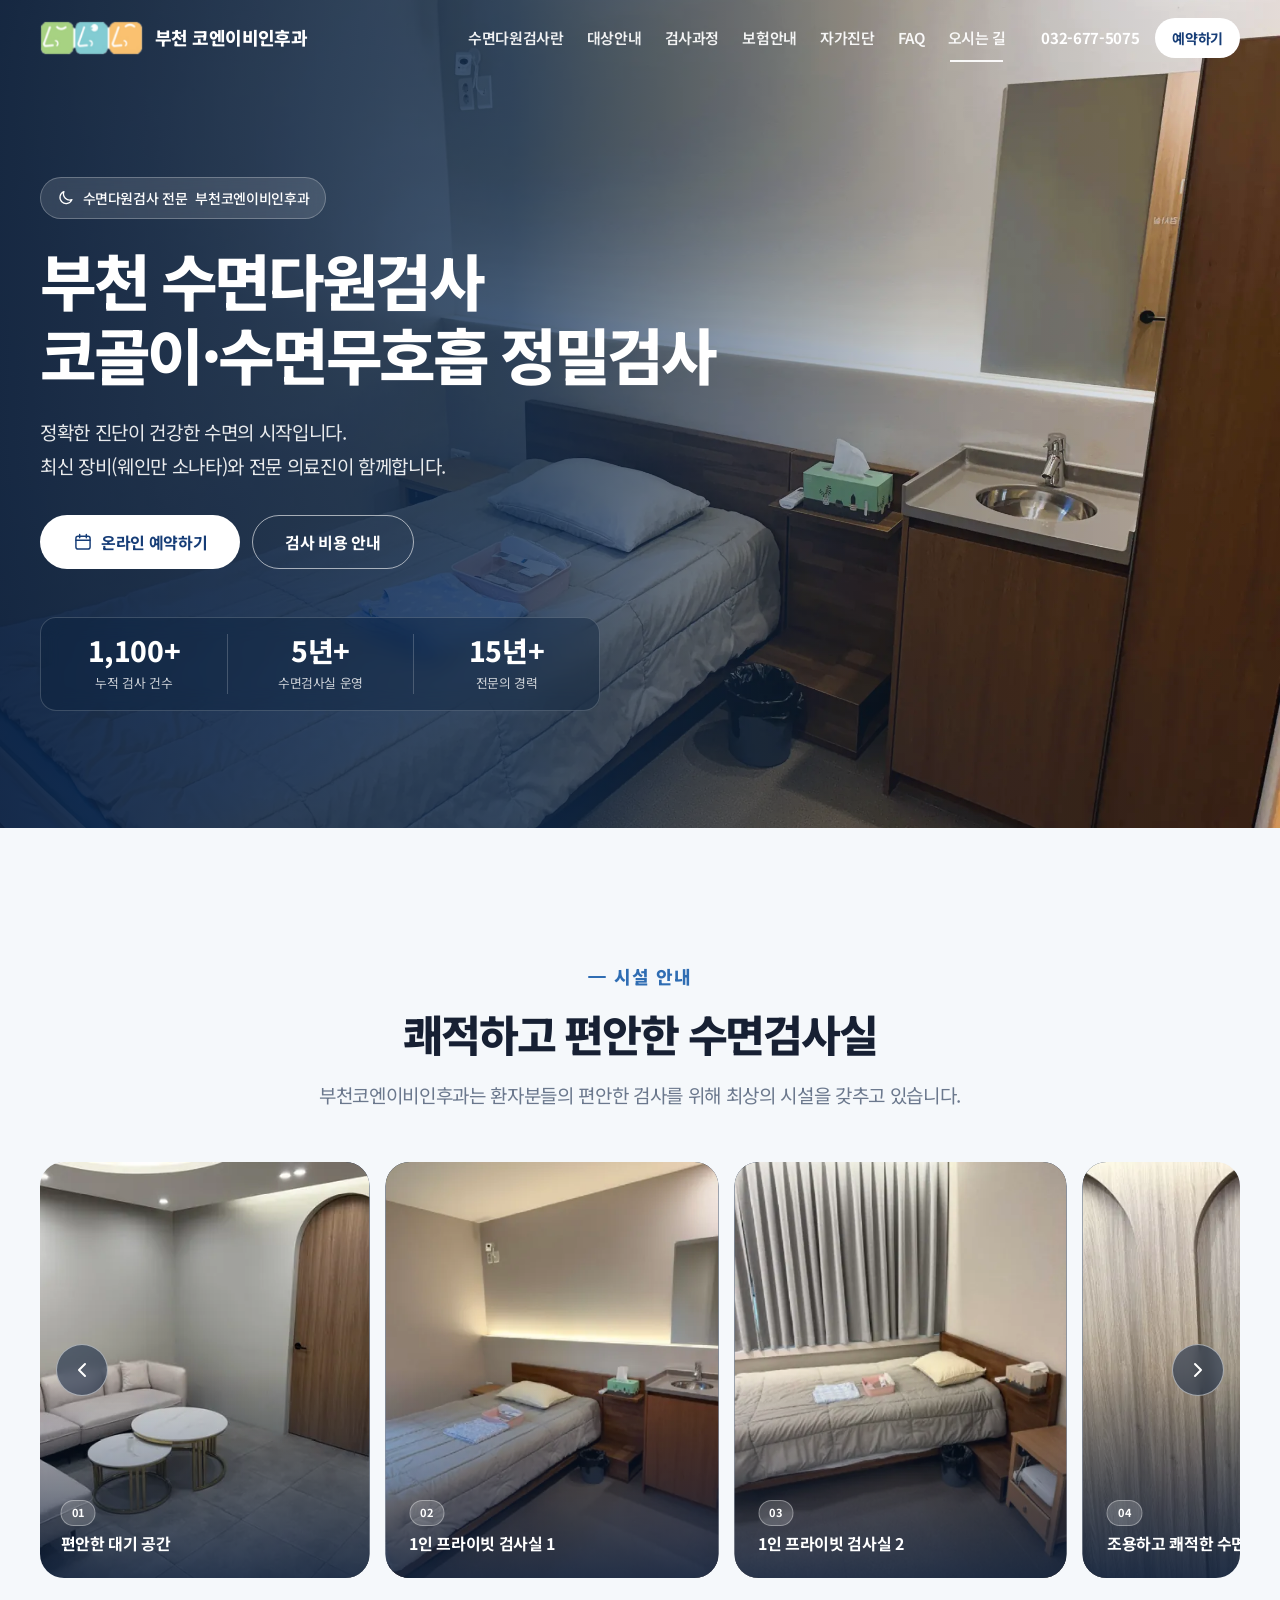
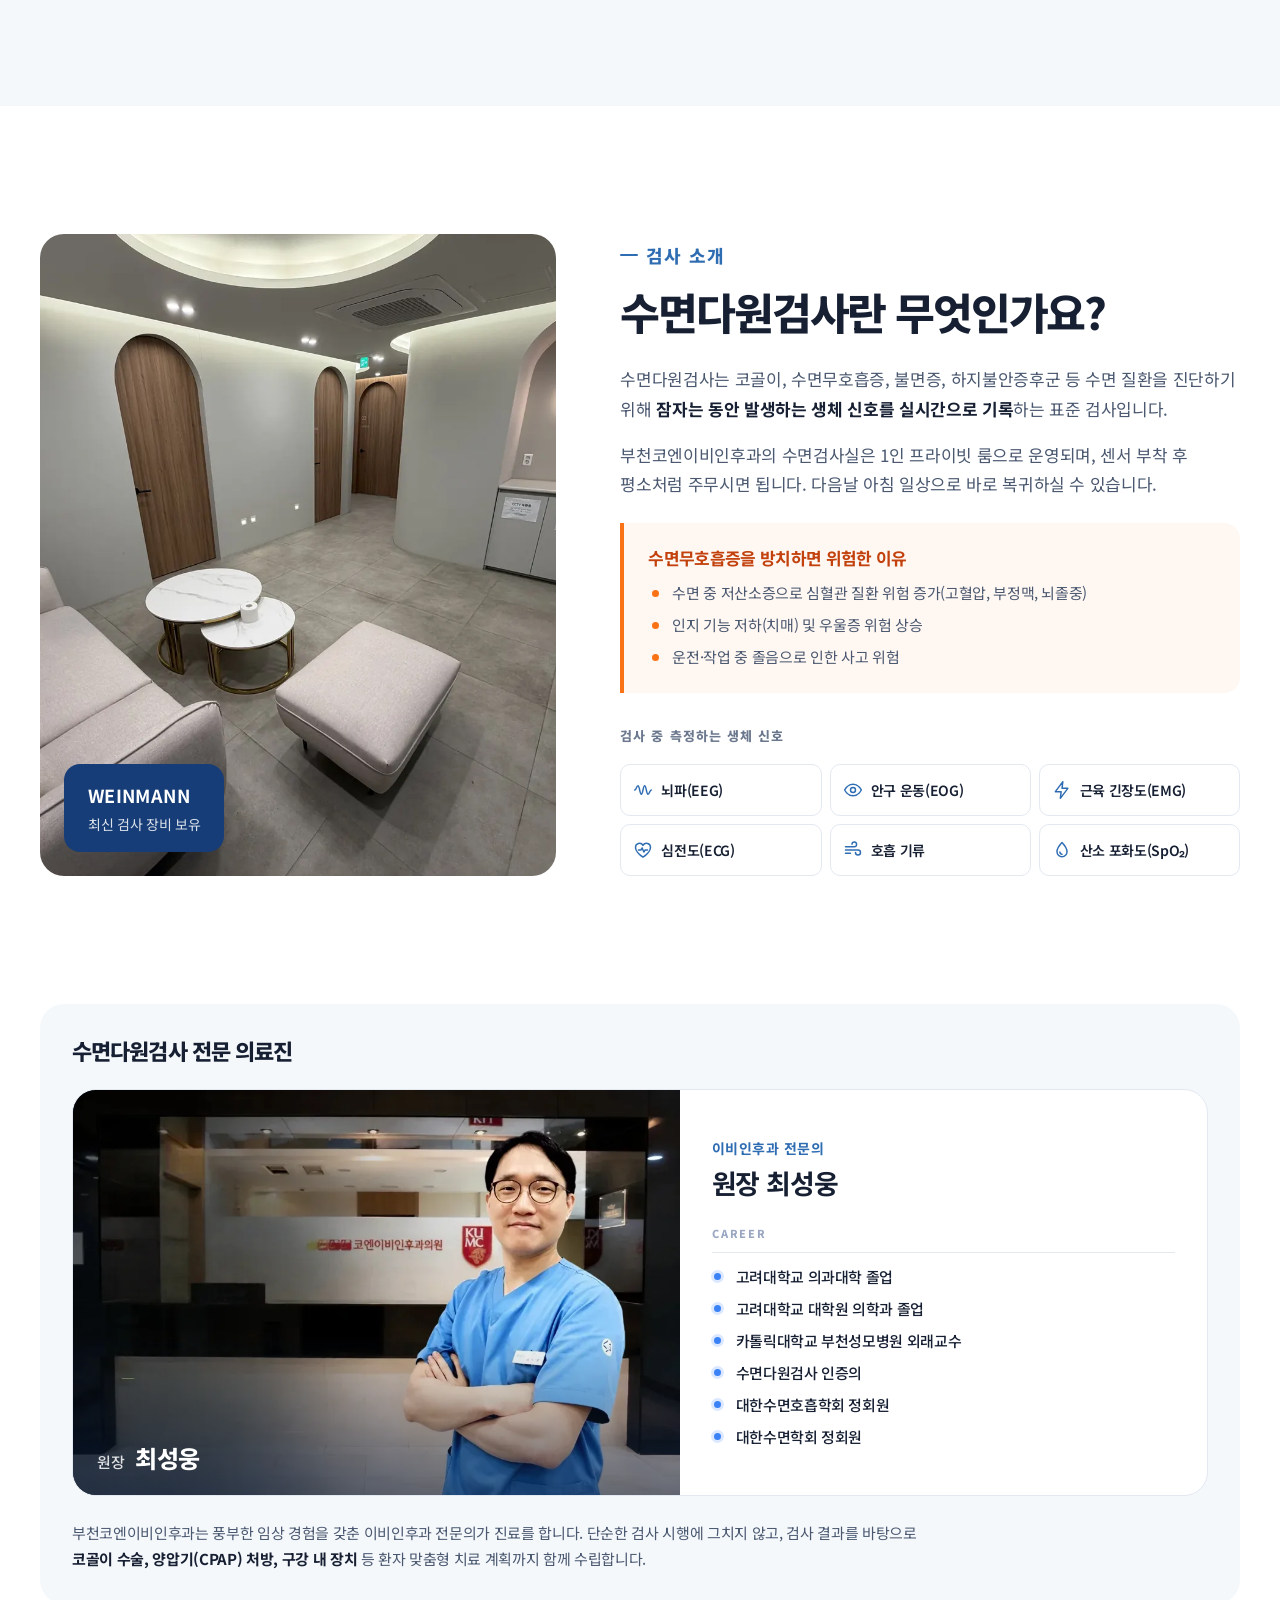
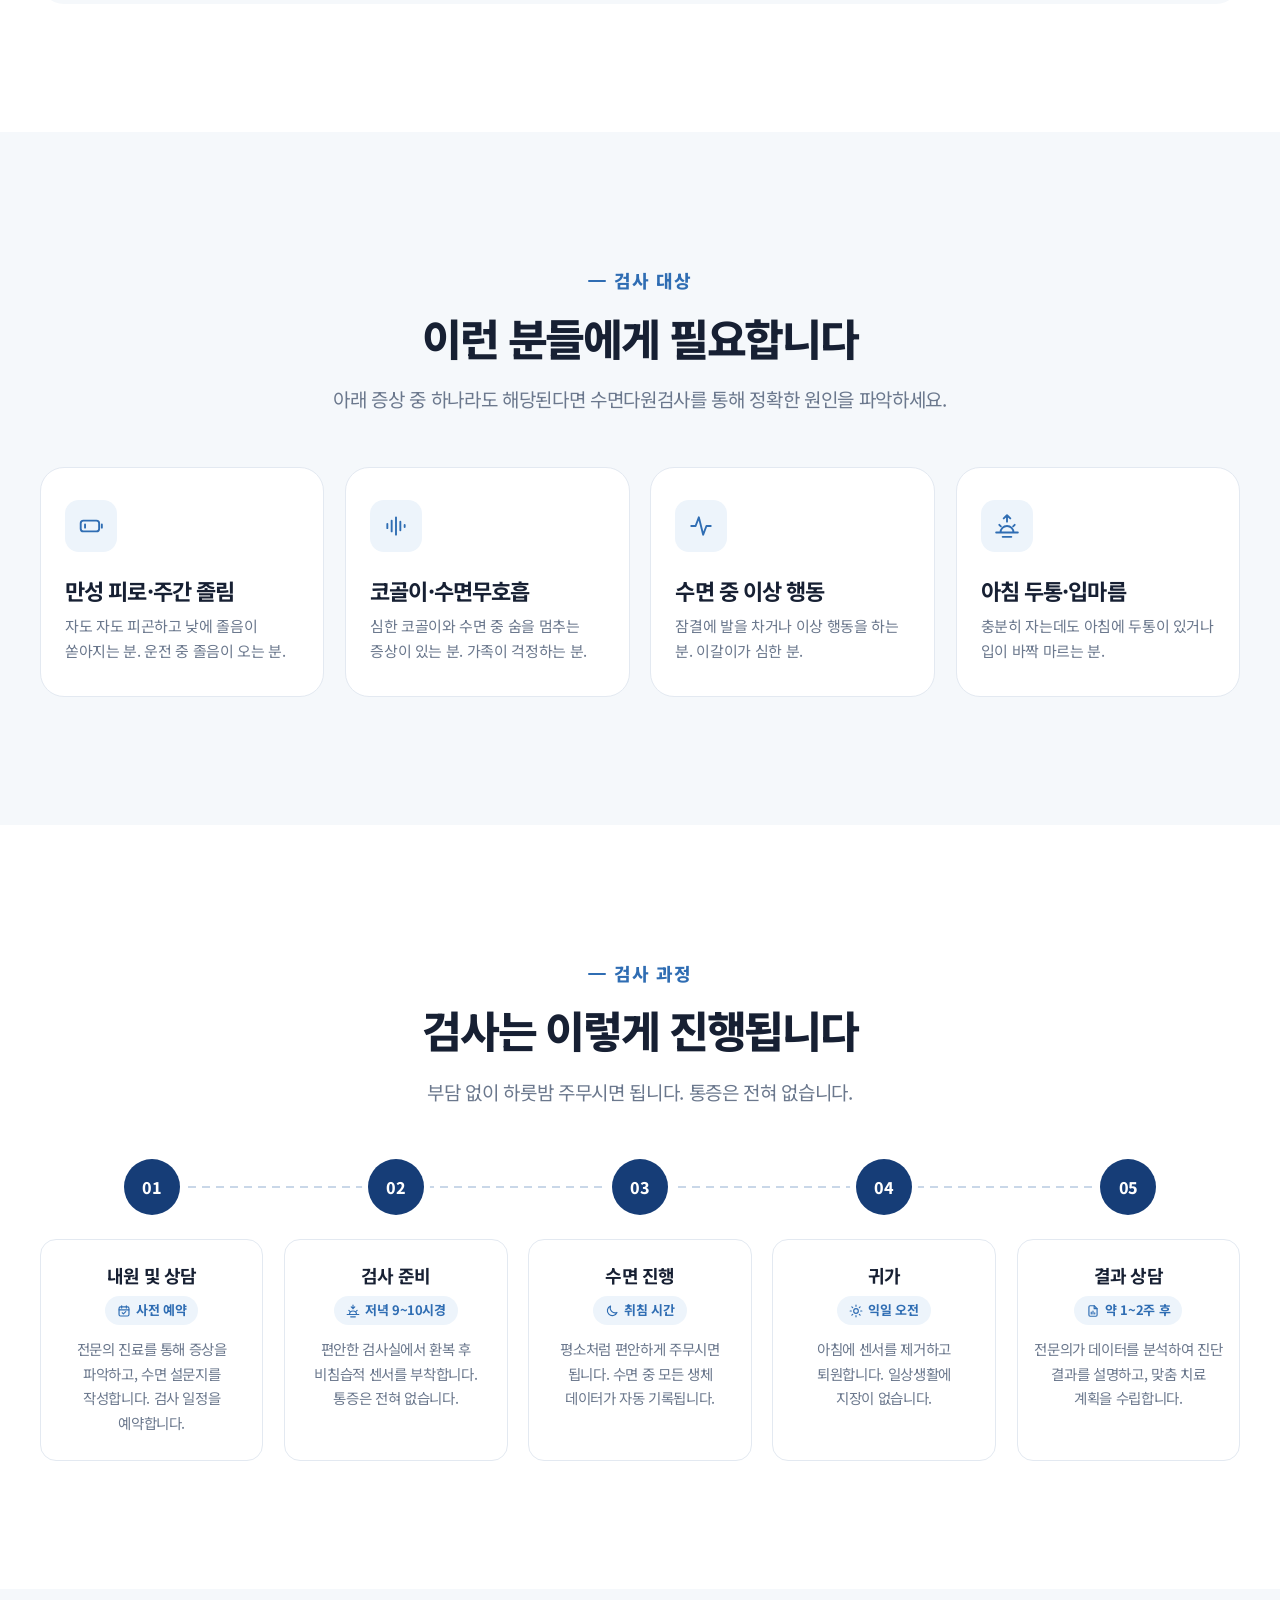
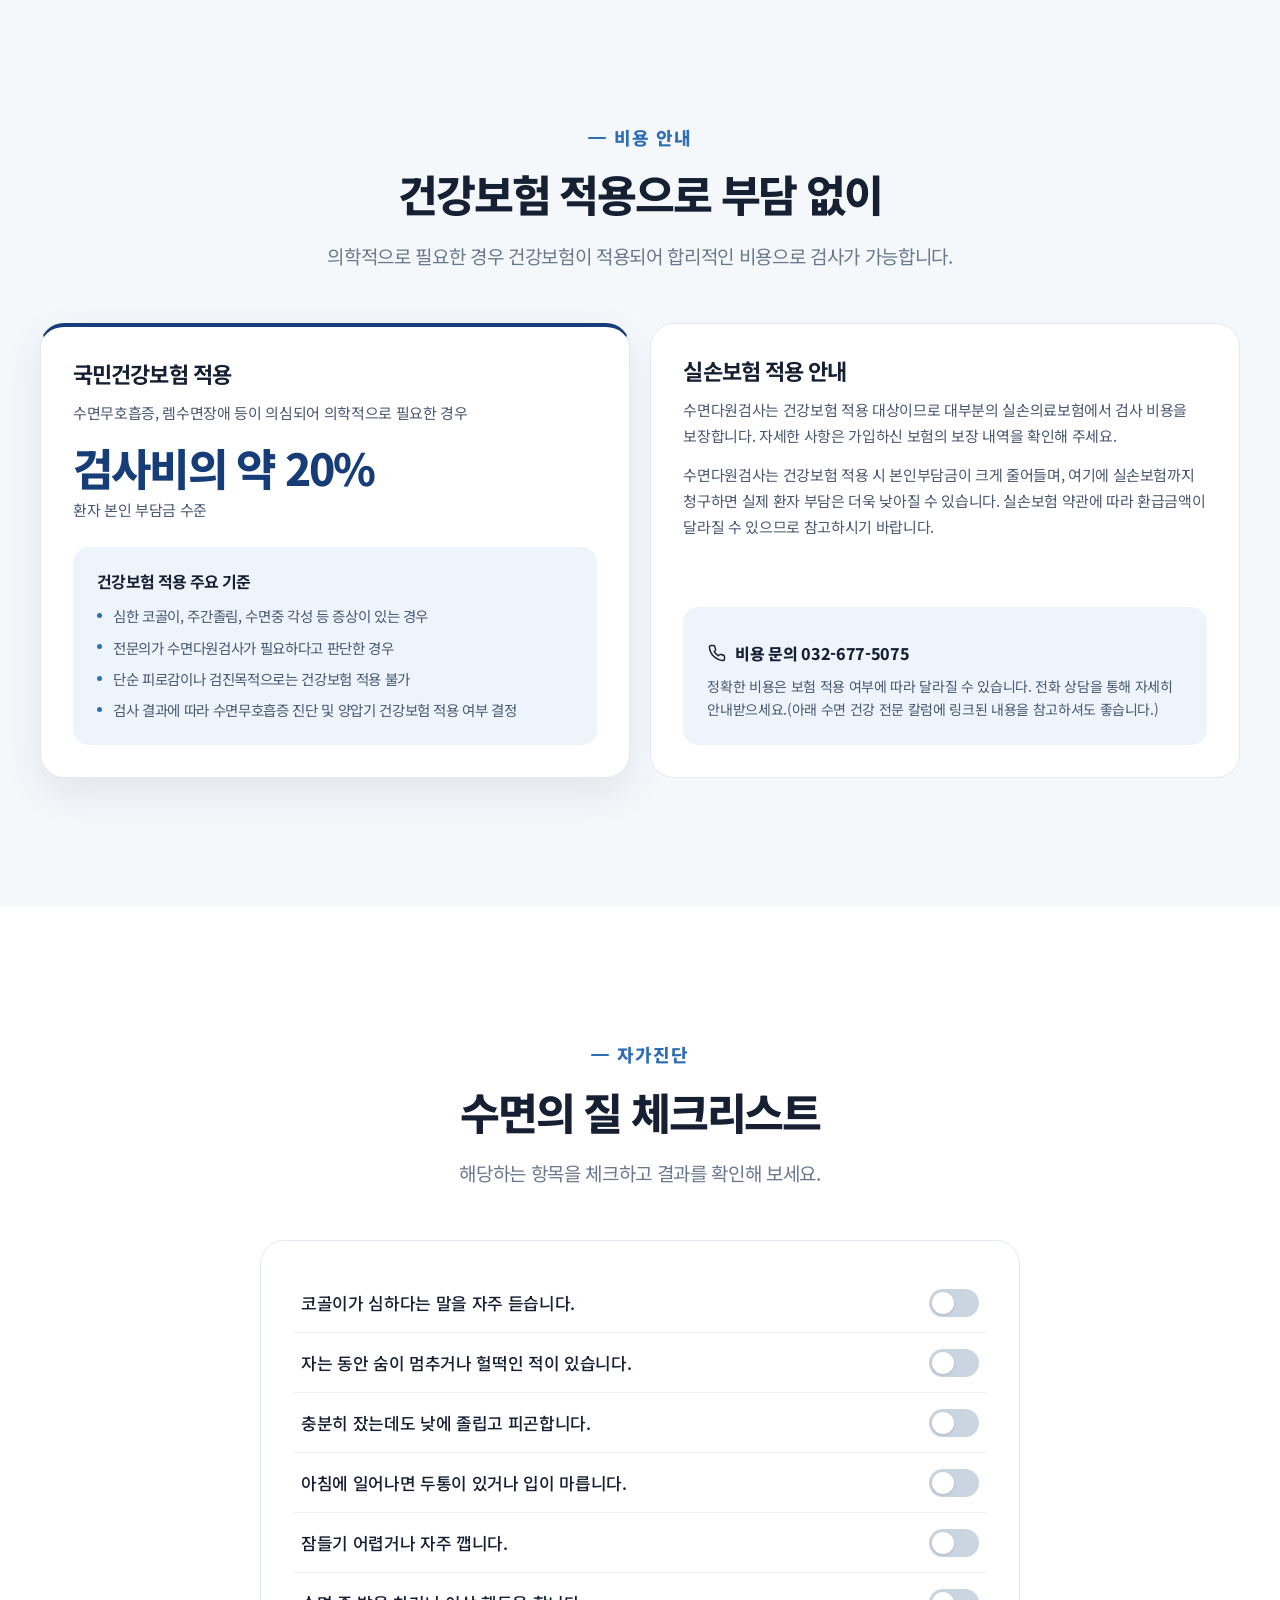
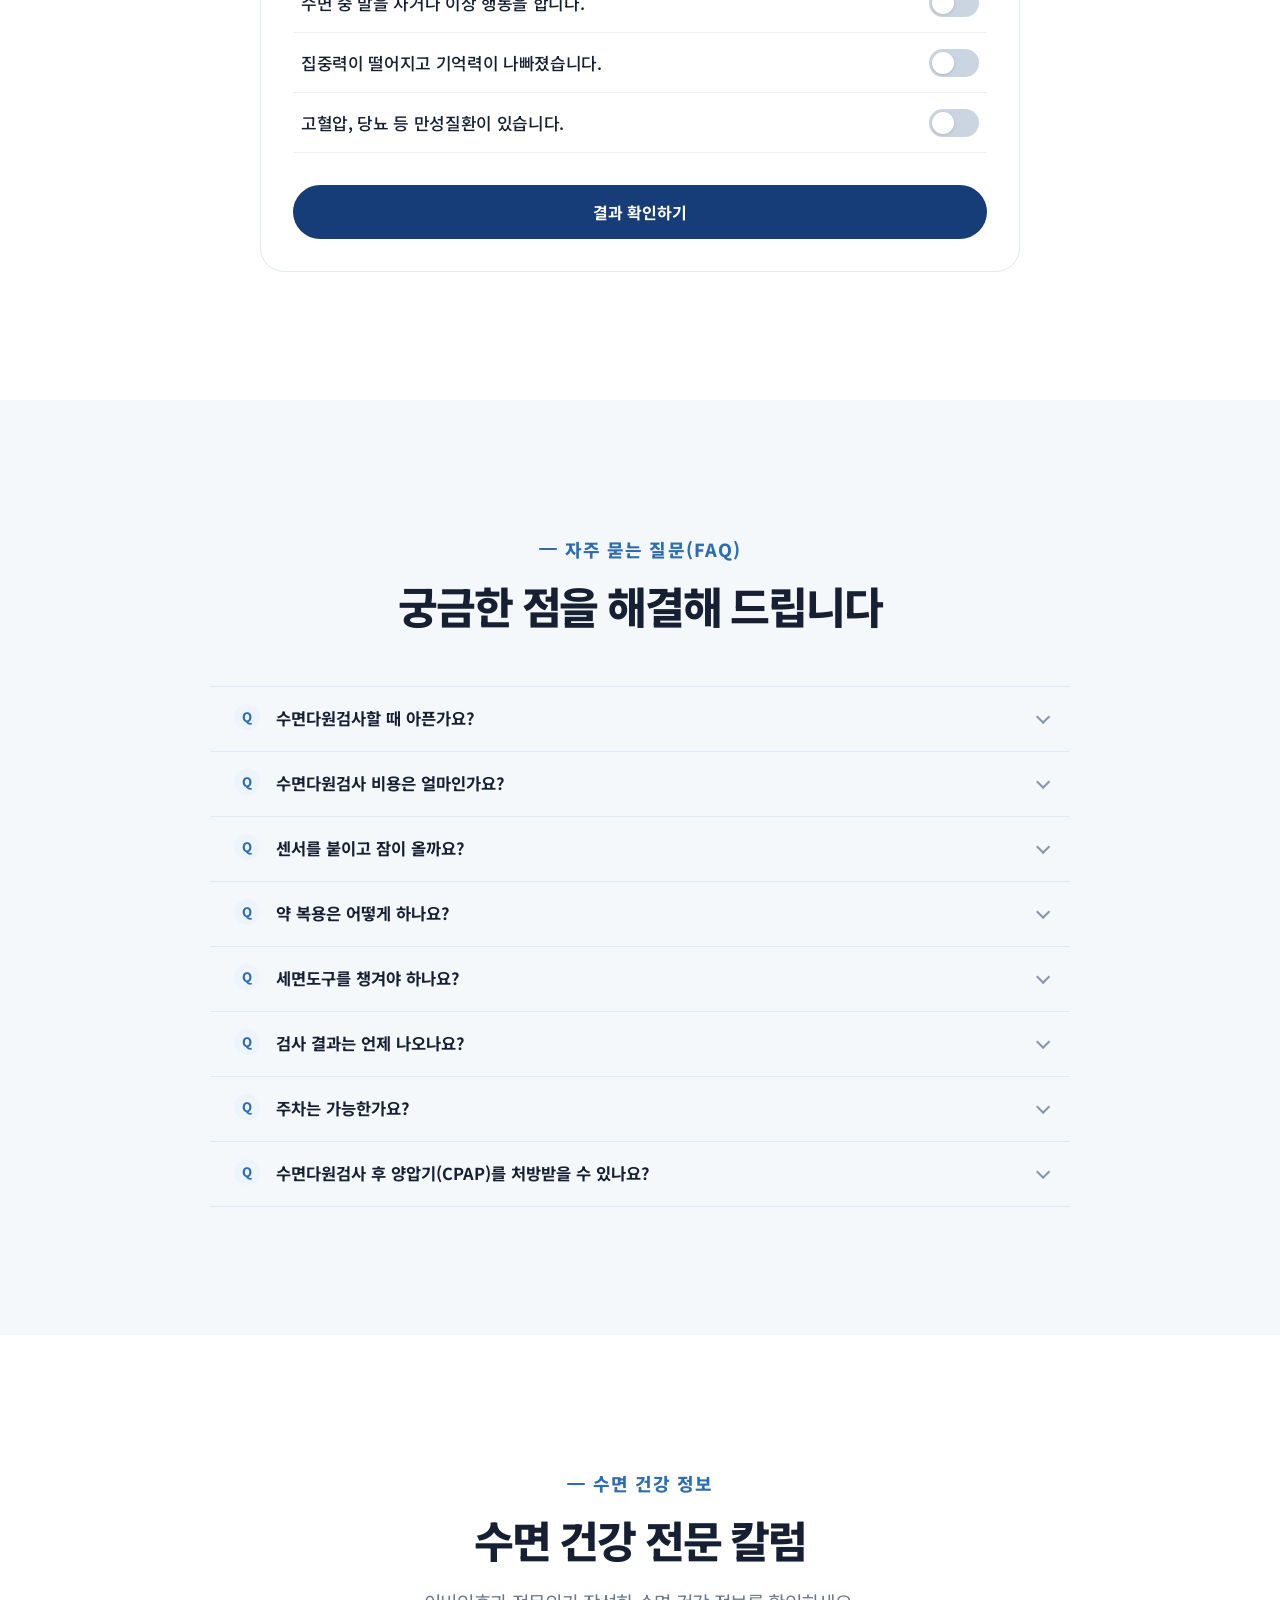
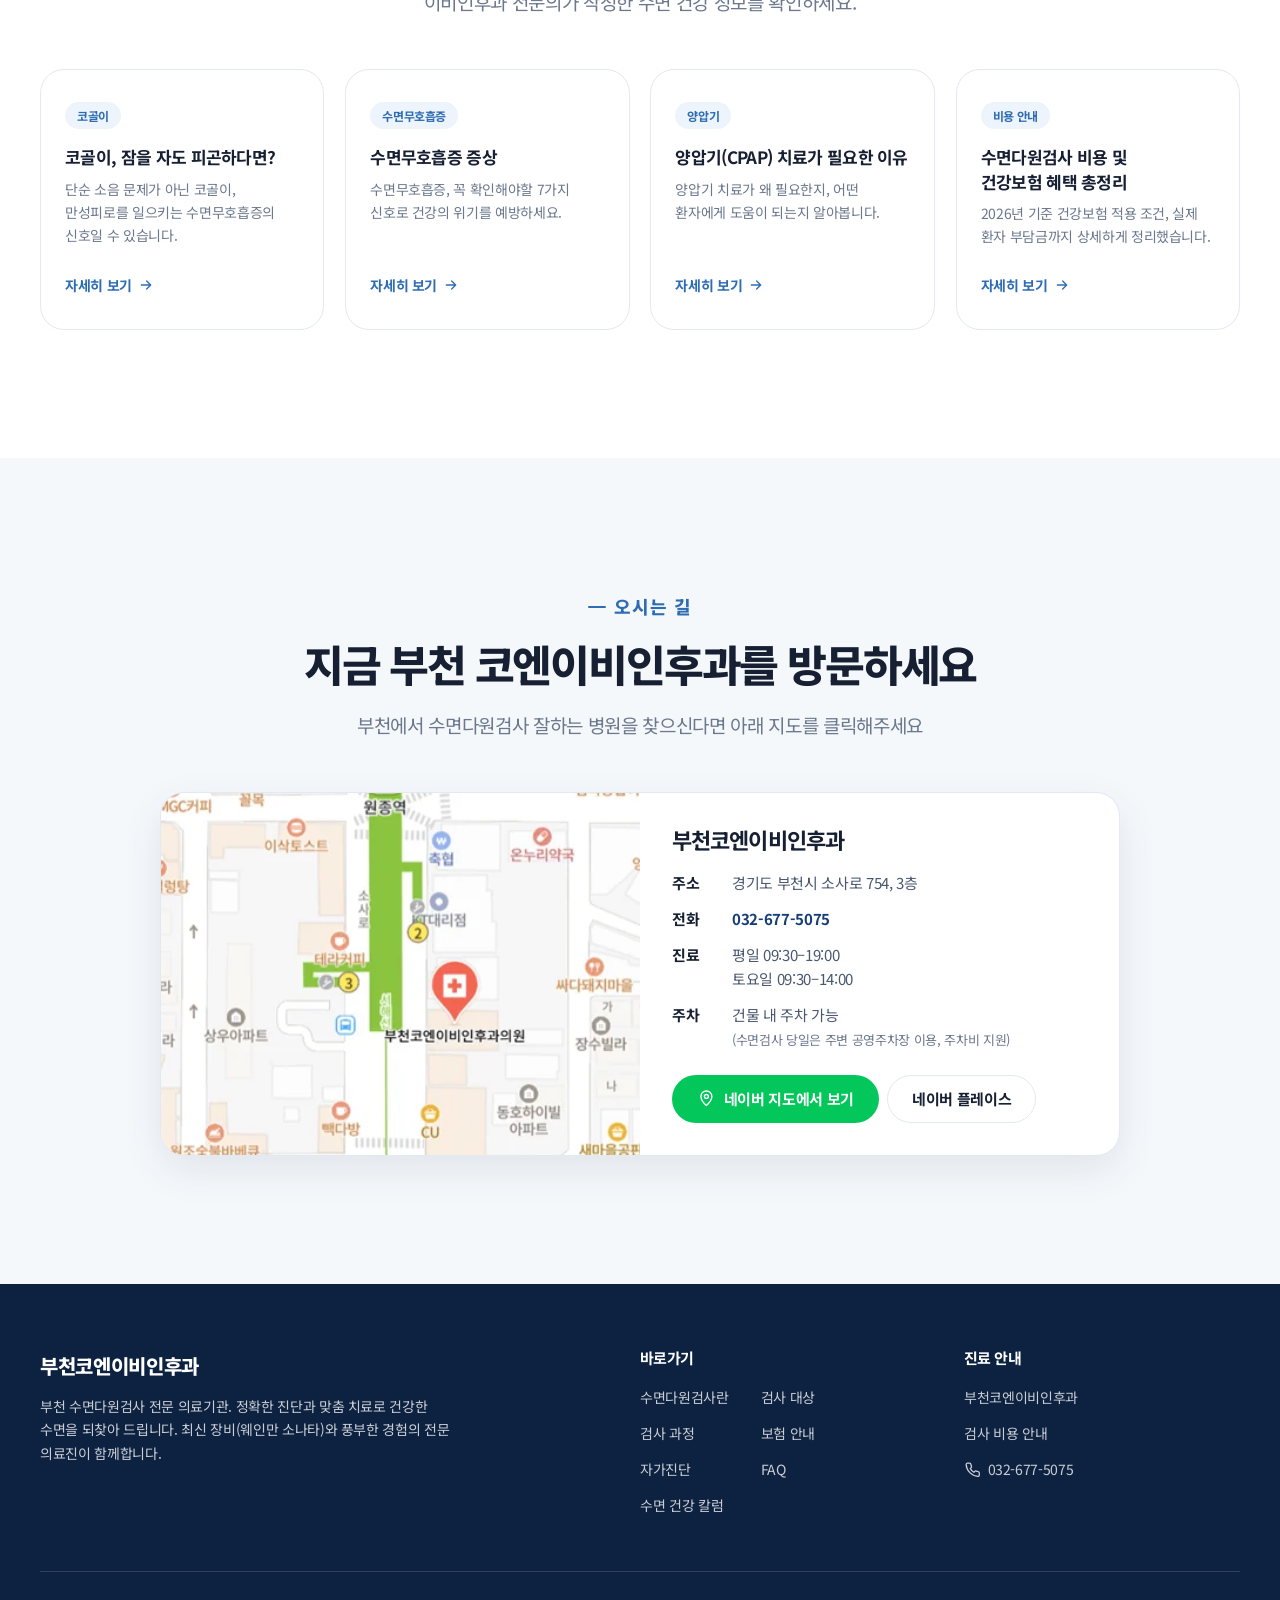
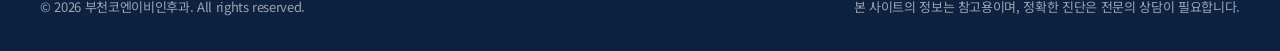
==== commit 56804415: "Add files via upload" ====
--- a/index.html
+++ b/index.html
@@ -166,486 +166,54 @@
   </script>
 
   <link rel="preconnect" href="https://fonts.googleapis.com">
-  <link href="https://fonts.googleapis.com/css2?family=Noto+Sans+KR:wght@300;400;500;600;700;800;900&display=swap"
+  <link rel="preconnect" href="https://fonts.gstatic.com" crossorigin>
+  <link href="https://fonts.googleapis.com/css2?family=Noto+Sans+KR:wght@400;500;600;700;800&display=swap"
     rel="stylesheet">
+  <link rel="preload" as="image" href="hero-bg.webp" media="(min-width: 769px)">
+  <link rel="preload" as="image" href="hero-bg-m.webp" media="(max-width: 768px)">
   <link rel="stylesheet" href="styles.css">
-  <style>
-    body {
-      font-family: 'Noto Sans KR', sans-serif;
-    }
-
-    /* ===== 시설 안내 - 자동 슬라이드 갤러리 ===== */
-    .facility-slider {
-      position: relative;
-      max-width: 1200px;
-      margin: 0 auto;
-    }
-
-    .facility-viewport {
-      overflow: hidden;
-      border-radius: var(--radius);
-    }
-
-    .facility-track {
-      display: flex;
-      gap: 20px;
-      width: max-content;
-      will-change: transform;
-    }
-
-    .facility-thumb {
-      position: relative;
-      overflow: hidden;
-      flex: 0 0 360px;
-      height: 420px;
-      border-radius: var(--radius);
-      box-shadow: var(--shadow-md);
-      cursor: pointer;
-      background: #0f1f3a;
-      isolation: isolate;
-      user-select: none;
-    }
-
-    .facility-thumb img {
-      position: absolute;
-      inset: 0;
-      width: 100%;
-      height: 100%;
-      object-fit: cover;
-      display: block;
-      transition: transform 0.6s cubic-bezier(0.22, 1, 0.36, 1);
-    }
-
-    .facility-thumb:hover img {
-      transform: scale(1.06);
-    }
-
-    .facility-arrow {
-      position: absolute;
-      top: 50%;
-      transform: translateY(-50%);
-      z-index: 5;
-      width: 52px;
-      height: 52px;
-      border-radius: 50%;
-      border: 1px solid rgba(255, 255, 255, 0.5);
-      background: rgba(15, 31, 58, 0.55);
-      backdrop-filter: blur(6px);
-      color: #fff;
-      font-size: 1.9rem;
-      line-height: 1;
-      cursor: pointer;
-      display: flex;
-      align-items: center;
-      justify-content: center;
-      transition: background 0.25s ease, transform 0.25s ease;
-    }
-
-    .facility-arrow:hover {
-      background: rgba(59, 130, 246, 0.9);
-      transform: translateY(-50%) scale(1.08);
-    }
-
-    .facility-arrow-prev { left: 14px; }
-    .facility-arrow-next { right: 14px; }
-
-    /* 하단 그라데이션 캡션 오버레이 */
-    .facility-overlay {
-      position: absolute;
-      inset: 0;
-      display: flex;
-      flex-direction: column;
-      justify-content: flex-end;
-      gap: 6px;
-      padding: 24px;
-      background: linear-gradient(180deg, rgba(15, 31, 58, 0) 45%, rgba(15, 31, 58, 0.78) 100%);
-      pointer-events: none;
-    }
-
-    .facility-thumb .facility-overlay {
-      padding: 16px;
-    }
-
-    .facility-tag {
-      align-self: flex-start;
-      font-size: 0.72rem;
-      font-weight: 700;
-      letter-spacing: 0.06em;
-      color: #fff;
-      background: rgba(255, 255, 255, 0.18);
-      border: 1px solid rgba(255, 255, 255, 0.35);
-      backdrop-filter: blur(6px);
-      padding: 4px 10px;
-      border-radius: 50px;
-    }
-
-    .facility-caption {
-      color: #fff;
-      font-weight: 700;
-      font-size: 1.15rem;
-      letter-spacing: -0.01em;
-      text-shadow: 0 2px 12px rgba(0, 0, 0, 0.35);
-    }
-
-    .facility-thumb .facility-caption {
-      font-size: 0.95rem;
-    }
-
-    /* 라이트박스 */
-    .facility-lightbox {
-      position: fixed;
-      inset: 0;
-      z-index: 3000;
-      display: flex;
-      align-items: center;
-      justify-content: center;
-      background: rgba(10, 18, 34, 0.94);
-      backdrop-filter: blur(6px);
-      opacity: 0;
-      visibility: hidden;
-      transition: opacity 0.35s ease, visibility 0.35s ease;
-    }
-
-    .facility-lightbox.active {
-      opacity: 1;
-      visibility: visible;
-    }
-
-    .lightbox-stage {
-      max-width: 88vw;
-      max-height: 82vh;
-      display: flex;
-      flex-direction: column;
-      align-items: center;
-      gap: 16px;
-      transform: scale(0.96);
-      transition: transform 0.35s ease;
-    }
-
-    .facility-lightbox.active .lightbox-stage {
-      transform: scale(1);
-    }
-
-    .lightbox-stage img {
-      max-width: 88vw;
-      max-height: 72vh;
-      object-fit: contain;
-      border-radius: 12px;
-      box-shadow: 0 30px 80px rgba(0, 0, 0, 0.5);
-    }
-
-    .lightbox-caption {
-      color: #fff;
-      font-weight: 600;
-      font-size: 1rem;
-      opacity: 0.9;
-      letter-spacing: -0.01em;
-    }
-
-    .lightbox-close,
-    .lightbox-nav {
-      position: absolute;
-      background: rgba(255, 255, 255, 0.1);
-      border: 1px solid rgba(255, 255, 255, 0.25);
-      color: #fff;
-      cursor: pointer;
-      display: flex;
-      align-items: center;
-      justify-content: center;
-      transition: var(--transition);
-    }
-
-    .lightbox-close:hover,
-    .lightbox-nav:hover {
-      background: rgba(255, 255, 255, 0.22);
-    }
-
-    .lightbox-close {
-      top: 28px;
-      right: 28px;
-      width: 44px;
-      height: 44px;
-      border-radius: 50%;
-      font-size: 1.1rem;
-    }
-
-    .lightbox-nav {
-      top: 50%;
-      transform: translateY(-50%);
-      width: 52px;
-      height: 52px;
-      border-radius: 50%;
-      font-size: 1.8rem;
-      line-height: 1;
-    }
-
-    .lightbox-prev { left: 24px; }
-    .lightbox-next { right: 24px; }
-
-    @media (max-width: 900px) {
-      .facility-thumb {
-        flex-basis: 260px;
-        height: 320px;
-      }
-      .facility-arrow {
-        width: 40px;
-        height: 40px;
-        font-size: 1.5rem;
-      }
-      .lightbox-nav {
-        width: 42px;
-        height: 42px;
-        font-size: 1.4rem;
-      }
-      .lightbox-prev { left: 10px; }
-      .lightbox-next { right: 10px; }
-    }
-
-    /* 의료진 카드 */
-    .doctor-card { display: grid; grid-template-columns: 1.15fr 1fr; gap: 0; background: #fff; border-radius: 20px; overflow: hidden; box-shadow: 0 12px 36px rgba(26, 43, 94, 0.12); }
-    .doctor-photo { position: relative; min-height: 340px; background: #0f1f3a; }
-    .doctor-photo img { position: absolute; inset: 0; width: 100%; height: 100%; object-fit: cover; object-position: 70% center; display: block; }
-    .doctor-photo-fade { position: absolute; inset: 0; background: linear-gradient(90deg, rgba(15,31,58,0) 60%, rgba(255,255,255,0.0) 100%), linear-gradient(0deg, rgba(15,31,58,0.55) 0%, rgba(15,31,58,0) 40%); }
-    .doctor-photo-name { position: absolute; left: 24px; bottom: 20px; color: #fff; font-size: 1.5rem; font-weight: 700; text-shadow: 0 2px 10px rgba(0,0,0,0.4); }
-    .doctor-photo-name span { font-size: 0.95rem; font-weight: 500; opacity: 0.85; margin-right: 6px; }
-    .doctor-card .doctor-info { padding: 40px 44px; display: flex; flex-direction: column; justify-content: center; }
-    .doctor-card .doctor-info .doctor-title { color: #3b82f6; font-weight: 700; font-size: 0.9rem; letter-spacing: 0.04em; margin-bottom: 6px; }
-    .doctor-card .doctor-info h3 { font-size: 1.7rem; margin-bottom: 22px; }
-    .doctor-career-label { font-size: 0.72rem; font-weight: 700; letter-spacing: 0.18em; color: #9aa7c2; padding-bottom: 10px; margin-bottom: 14px; border-bottom: 1px solid #e3e9f5; }
-    .doctor-career-list { list-style: none; margin: 0; padding: 0; display: flex; flex-direction: column; gap: 11px; }
-    .doctor-career-list li { position: relative; padding-left: 20px; color: #2d3a5c; font-size: 0.97rem; font-weight: 500; }
-    .doctor-career-list li::before { content: ''; position: absolute; left: 0; top: 0.5em; width: 8px; height: 8px; border-radius: 50%; background: #3b82f6; box-shadow: 0 0 0 3px #dbe8ff; }
-    @media (max-width: 760px) {
-      .doctor-card { grid-template-columns: 1fr; }
-      .doctor-photo { min-height: 280px; }
-      .doctor-card .doctor-info { padding: 28px 24px; }
-    }
-
-    /* ✅ 전문의 소개 섹션 스타일 */
-    .doctor-section {
-      background: linear-gradient(135deg, #f8faff 0%, #eef4ff 100%);
-      border-radius: 20px;
-      padding: 48px;
-      margin: 40px 0;
-    }
-
-    .doctor-profile {
-      display: flex;
-      gap: 40px;
-      align-items: flex-start;
-    }
-
-    .doctor-avatar {
-      width: 120px;
-      height: 120px;
-      border-radius: 50%;
-      background: #e2ecff;
-      display: flex;
-      align-items: center;
-      justify-content: center;
-      font-size: 48px;
-      flex-shrink: 0;
-      border: 3px solid #3b82f6;
-    }
-
-    .doctor-info h3 {
-      font-size: 1.4rem;
-      font-weight: 700;
-      color: #1a2b5e;
-      margin-bottom: 6px;
-    }
-
-    .doctor-info .doctor-title {
-      color: #3b82f6;
-      font-weight: 600;
-      font-size: 0.95rem;
-      margin-bottom: 16px;
-    }
-
-    .doctor-credentials {
-      display: flex;
-      flex-direction: column;
-      gap: 8px;
-    }
-
-    .credential-item {
-      display: flex;
-      align-items: center;
-      gap: 10px;
-      font-size: 0.93rem;
-      color: #4a5568;
-    }
-
-    .credential-item::before {
-      content: "✓";
-      color: #3b82f6;
-      font-weight: 700;
-      font-size: 1rem;
-    }
-
-    /* ✅ 블로그 링크 섹션 스타일 */
-    .blog-section {
-      background: #fff;
-      padding: 80px 0;
-      border-top: 1px solid #e8eef8;
-    }
-
-    .blog-grid {
-      display: grid;
-      grid-template-columns: repeat(auto-fit, minmax(260px, 1fr));
-      gap: 24px;
-      margin-top: 40px;
-    }
-
-    .blog-card {
-      background: #f8faff;
-      border: 1px solid #e2ecff;
-      border-radius: 16px;
-      padding: 28px 24px;
-      text-decoration: none;
-      color: inherit;
-      transition: all 0.3s ease;
-      display: block;
-    }
-
-    .blog-card:hover {
-      transform: translateY(-4px);
-      box-shadow: 0 12px 32px rgba(59, 130, 246, 0.15);
-      border-color: #3b82f6;
-    }
-
-    .blog-card-tag {
-      display: inline-block;
-      background: #e2ecff;
-      color: #3b82f6;
-      font-size: 0.78rem;
-      font-weight: 600;
-      padding: 4px 12px;
-      border-radius: 100px;
-      margin-bottom: 14px;
-    }
-
-    .blog-card h4 {
-      font-size: 1rem;
-      font-weight: 700;
-      color: #1a2b5e;
-      margin-bottom: 10px;
-      line-height: 1.5;
-    }
-
-    .blog-card p {
-      font-size: 0.88rem;
-      color: #718096;
-      line-height: 1.6;
-      margin-bottom: 16px;
-    }
-
-    .blog-card-link {
-      font-size: 0.85rem;
-      color: #3b82f6;
-      font-weight: 600;
-    }
-
-    /* ✅ 수면무호흡 위험성 콘텐츠 추가 스타일 */
-    .risk-content {
-      background: #fff8f5;
-      border-left: 4px solid #f97316;
-      border-radius: 0 12px 12px 0;
-      padding: 24px 28px;
-      margin: 24px 0;
-    }
-
-    .risk-content h4 {
-      font-size: 1.05rem;
-      font-weight: 700;
-      color: #c2410c;
-      margin-bottom: 12px;
-    }
-
-    .risk-content ul {
-      list-style: none;
-      padding: 0;
-      margin: 0;
-      display: flex;
-      flex-direction: column;
-      gap: 8px;
-    }
-
-    .risk-content ul li {
-      font-size: 0.93rem;
-      color: #4a5568;
-      padding-left: 20px;
-      position: relative;
-    }
-
-    .risk-content ul li::before {
-      content: "⚠️";
-      position: absolute;
-      left: 0;
-      font-size: 0.8rem;
-    }
-
-    .insurance-detail {
-      background: #f0f7ff;
-      border-radius: 12px;
-      padding: 20px 24px;
-      margin-top: 20px;
-    }
-
-    .insurance-detail h4 {
-      font-size: 0.98rem;
-      font-weight: 700;
-      color: #1a2b5e;
-      margin-bottom: 12px;
-    }
-
-    .insurance-detail ul {
-      list-style: none;
-      padding: 0;
-      margin: 0;
-      display: flex;
-      flex-direction: column;
-      gap: 6px;
-    }
-
-    .insurance-detail ul li {
-      font-size: 0.9rem;
-      color: #4a5568;
-      padding-left: 18px;
-      position: relative;
-    }
-
-    .insurance-detail ul li::before {
-      content: "•";
-      position: absolute;
-      left: 0;
-      color: #3b82f6;
-      font-weight: 700;
-    }
-
-    @media (max-width: 640px) {
-      .doctor-profile {
-        flex-direction: column;
-        gap: 20px;
-      }
-
-      .doctor-section {
-        padding: 28px 20px;
-      }
-    }
-  </style>
+  <script>document.documentElement.classList.add('js');</script>
 </head>
 
 <body>
-
-  <!-- NAVBAR -->
-  <nav class="navbar" id="navbar">
-    <div class="nav-container">
-      <a href="#" class="nav-logo">
-        <img src="logo.png" alt="코엔이비인후과 로고" style="height:36px;width:auto;">
-        부천 코엔이비인후과
+  <!-- ICON SPRITE : 단순 라인 아이콘 (24×24, stroke) -->
+  <svg width="0" height="0" style="position:absolute" aria-hidden="true">
+    <symbol id="i-moon" viewBox="0 0 24 24"><path d="M20.5 14.5A8.5 8.5 0 0 1 9.5 3.5a8.5 8.5 0 1 0 11 11z"/></symbol>
+    <symbol id="i-calendar" viewBox="0 0 24 24"><rect x="3.5" y="5" width="17" height="15.5" rx="2.5"/><path d="M3.5 10h17M8 3v4M16 3v4"/></symbol>
+    <symbol id="i-calendar-check" viewBox="0 0 24 24"><rect x="3.5" y="5" width="17" height="15.5" rx="2.5"/><path d="M3.5 10h17M8 3v4M16 3v4M9 15l2 2 4-4"/></symbol>
+    <symbol id="i-phone" viewBox="0 0 24 24"><path d="M21 16.4v2.8a1.9 1.9 0 0 1-2 1.9A17.6 17.6 0 0 1 2.9 5a1.9 1.9 0 0 1 1.9-2h2.8a1.9 1.9 0 0 1 1.9 1.6c.1.9.4 1.8.7 2.6a1.9 1.9 0 0 1-.4 2L8.6 10.4a15 15 0 0 0 5 5l1.2-1.2a1.9 1.9 0 0 1 2-.4c.8.3 1.7.6 2.6.7a1.9 1.9 0 0 1 1.6 1.9z"/></symbol>
+    <symbol id="i-pin" viewBox="0 0 24 24"><path d="M12 21s-7-6.2-7-11.5a7 7 0 0 1 14 0C19 14.8 12 21 12 21z"/><circle cx="12" cy="9.5" r="2.5"/></symbol>
+    <symbol id="i-wave" viewBox="0 0 24 24"><path d="M2 12c2 0 2-5 4-5s2 10 4 10 2-10 4-10 2 10 4 10 2-5 4-5"/></symbol>
+    <symbol id="i-eye" viewBox="0 0 24 24"><path d="M2 12s3.6-7 10-7 10 7 10 7-3.6 7-10 7S2 12 2 12z"/><circle cx="12" cy="12" r="3"/></symbol>
+    <symbol id="i-zap" viewBox="0 0 24 24"><path d="M13 2 4 14h7l-1 8 9-12h-7z"/></symbol>
+    <symbol id="i-heart" viewBox="0 0 24 24"><path d="M12 20.5S3 15 3 8.8A4.8 4.8 0 0 1 12 6.5a4.8 4.8 0 0 1 9 2.3c0 6.2-9 11.7-9 11.7z"/><path d="M6.5 12h3l1.5-2.5 2 5 1.5-2.5h3"/></symbol>
+    <symbol id="i-wind" viewBox="0 0 24 24"><path d="M3 8h10.5A2.75 2.75 0 1 0 10.8 5M3 12h15a3 3 0 1 1-3 3M3 16h6"/></symbol>
+    <symbol id="i-drop" viewBox="0 0 24 24"><path d="M12 3s6 6.4 6 11a6 6 0 0 1-12 0c0-4.6 6-11 6-11z"/><path d="M9.5 14.5a2.5 2.5 0 0 0 2.5 2.5"/></symbol>
+    <symbol id="i-battery" viewBox="0 0 24 24"><rect x="2.5" y="7" width="17" height="10" rx="2.5"/><path d="M22 10.5v3M6.5 10.5v3"/></symbol>
+    <symbol id="i-sound" viewBox="0 0 24 24"><path d="M4 10v4M8 7v10M12 4v16M16 8v8M20 11v2"/></symbol>
+    <symbol id="i-activity" viewBox="0 0 24 24"><path d="M3 12h4l3-8 4 16 3-8h4"/></symbol>
+    <symbol id="i-sunrise" viewBox="0 0 24 24"><path d="M12 2v6M9 5l3-3 3 3M4.9 10.9l1.4 1.4M19.1 10.9l-1.4 1.4M2 18h20M6 18a6 6 0 0 1 12 0M8 22h8"/></symbol>
+    <symbol id="i-sunset" viewBox="0 0 24 24"><path d="M12 2v6M9 5l3 3 3-3M4.9 10.9l1.4 1.4M19.1 10.9l-1.4 1.4M2 18h20M6 18a6 6 0 0 1 12 0M8 22h8"/></symbol>
+    <symbol id="i-sun" viewBox="0 0 24 24"><circle cx="12" cy="12" r="4"/><path d="M12 2v2M12 20v2M4.9 4.9l1.4 1.4M17.7 17.7l1.4 1.4M2 12h2M20 12h2M4.9 19.1l1.4-1.4M17.7 6.3l1.4-1.4"/></symbol>
+    <symbol id="i-report" viewBox="0 0 24 24"><path d="M14 3H7a2 2 0 0 0-2 2v14a2 2 0 0 0 2 2h10a2 2 0 0 0 2-2V8z"/><path d="M14 3v5h5M9 17v-3M12 17v-5M15 17v-2"/></symbol>
+    <symbol id="i-check-circle" viewBox="0 0 24 24"><circle cx="12" cy="12" r="9"/><path d="m8 12 3 3 5-6"/></symbol>
+    <symbol id="i-alert" viewBox="0 0 24 24"><path d="M10.3 4 2.6 18a2 2 0 0 0 1.7 3h15.4a2 2 0 0 0 1.7-3L13.7 4a2 2 0 0 0-3.4 0z"/><path d="M12 9v4M12 17h.01"/></symbol>
+    <symbol id="i-alert-circle" viewBox="0 0 24 24"><circle cx="12" cy="12" r="9"/><path d="M12 7.5v5M12 16.5h.01"/></symbol>
+    <symbol id="i-chev-l" viewBox="0 0 24 24"><path d="m15 18-6-6 6-6"/></symbol>
+    <symbol id="i-chev-r" viewBox="0 0 24 24"><path d="m9 18 6-6-6-6"/></symbol>
+    <symbol id="i-x" viewBox="0 0 24 24"><path d="M18 6 6 18M6 6l12 12"/></symbol>
+    <symbol id="i-arrow-r" viewBox="0 0 24 24"><path d="M5 12h14M13 6l6 6-6 6"/></symbol>
+  </svg>
+  <a class="skip-link" href="#main">본문 바로가기</a>
+
+  <!-- HEADER : 투명(히어로 위) → 스크롤 시 흰 배경 + 높이 축소 -->
+  <header class="site-header" id="navbar">
+    <div class="container header-inner">
+      <a href="#hero" class="brand" aria-label="부천 코엔이비인후과 홈">
+        <img src="logo.png" alt="" width="133" height="44">
+        <span>부천 코엔이비인후과</span>
       </a>
-      <div class="nav-links">
+      <nav class="gnb" aria-label="주요 메뉴">
         <a href="#about">수면다원검사란</a>
         <a href="#indications">대상안내</a>
         <a href="#process">검사과정</a>
@@ -653,194 +221,170 @@
         <a href="#diagnosis">자가진단</a>
         <a href="#faq">FAQ</a>
         <a href="#location">오시는 길</a>
-      </div>
-      <a href="https://pcmap.place.naver.com/hospital/38268928/home" target="_blank" class="nav-cta">네이버 플레이스</a>
-      <button class="hamburger" id="hamburger"><span></span><span></span><span></span></button>
-    </div>
-  </nav>
+      </nav>
+      <div class="header-actions">
+        <a href="tel:032-677-5075" class="header-tel">032-677-5075</a>
+        <a href="https://m.booking.naver.com/booking/13/bizes/1404075" target="_blank" rel="noopener" class="btn btn-sm btn-solid">예약하기</a>
+      </div>
+      <button class="hamburger" id="hamburger" type="button" aria-label="메뉴 열기" aria-expanded="false" aria-controls="mobileNav">
+        <span></span><span></span><span></span>
+      </button>
+    </div>
+  </header>
 
   <!-- MOBILE NAV -->
-  <div class="mobile-nav" id="mobileNav">
-    <button class="mobile-nav-close" id="mobileNavClose">✕</button>
-    <a href="#about">수면다원검사란</a><a href="#indications">대상안내</a><a href="#process">검사과정</a>
-    <a href="#insurance">보험안내</a><a href="#diagnosis">자가진단</a><a href="#faq">FAQ</a><a href="#location">오시는 길</a>
+  <div class="mobile-nav" id="mobileNav" aria-hidden="true">
+    <div class="mobile-nav-head">
+      <span class="mobile-nav-title">메뉴</span>
+      <button class="mobile-nav-close" id="mobileNavClose" type="button" aria-label="메뉴 닫기"><svg class="ic" aria-hidden="true"><use href="#i-x"/></svg></button>
+    </div>
+    <nav class="mobile-nav-links" aria-label="모바일 메뉴">
+      <a href="#about">수면다원검사란</a><a href="#indications">대상안내</a><a href="#process">검사과정</a>
+      <a href="#insurance">보험안내</a><a href="#diagnosis">자가진단</a><a href="#faq">FAQ</a><a href="#location">오시는 길</a>
+    </nav>
+    <div class="mobile-nav-cta">
+      <a href="https://m.booking.naver.com/booking/13/bizes/1404075" target="_blank" rel="noopener" class="btn btn-solid btn-block"><svg class="ic" aria-hidden="true"><use href="#i-calendar"/></svg>온라인 예약하기</a>
+      <a href="tel:032-677-5075" class="btn btn-ghost-light btn-block"><svg class="ic" aria-hidden="true"><use href="#i-phone"/></svg>032-677-5075</a>
+    </div>
   </div>
 
+  <main id="main">
   <!-- HERO -->
   <section class="hero" id="hero">
-    <div class="hero-bg"></div>
-    <div class="hero-overlay"></div>
-    <div class="hero-particles"></div>
-    <div class="hero-content">
+    <div class="hero-bg" aria-hidden="true"></div>
+    <div class="hero-overlay" aria-hidden="true"></div>
+    <div class="container hero-content">
       <div class="hero-text">
-        <div class="hero-badge">🌙 <span>수면다원검사 전문</span> 부천코엔이비인후과</div>
+        <div class="hero-badge"><svg class="ic" aria-hidden="true"><use href="#i-moon"/></svg><span>수면다원검사 전문</span> 부천코엔이비인후과</div>
         <!-- ✅ SEO: H1 검색어 친화적으로 수정 -->
-        <h1 class="hero-title">부천 수면다원검사<br><em>코골이·수면무호흡 정밀검사</em></h1>
-        <p class="hero-subtitle">정확한 진단이 건강한 수면의 시작입니다.<br>최신 장비(웨인만 소나타)와 전문 의료진이 함께합니다.</p>
+        <h1 class="hero-title">부천 수면다원검사<br><em><span class="nb">코골이·수면무호흡</span> <span class="nb">정밀검사</span></em></h1>
+        <p class="hero-subtitle"><span class="nb-d">정확한 진단이 건강한 수면의 시작입니다.</span> <span class="nb-d">최신 장비(웨인만 소나타)와 전문 의료진이 함께합니다.</span></p>
         <div class="hero-buttons">
-          <a href="https://m.booking.naver.com/booking/13/bizes/1404075" target="_blank" class="btn-primary">📅 온라인
-            예약하기</a>
-          <a href="#insurance" class="btn-secondary">검사 비용 안내</a>
-        </div>
-        <div class="hero-stats">
+          <a href="https://m.booking.naver.com/booking/13/bizes/1404075" target="_blank" rel="noopener" class="btn btn-lg btn-white"><svg class="ic" aria-hidden="true"><use href="#i-calendar"/></svg>온라인 예약하기</a>
+          <a href="#insurance" class="btn btn-lg btn-ghost-light">검사 비용 안내</a>
+        </div>
+        <dl class="hero-stats">
           <div class="stat-item">
-            <div class="stat-number" data-count="1100" data-suffix="+">0</div>
-            <div class="stat-label">누적 검사 건수</div>
+            <dt class="stat-label">누적 검사 건수</dt>
+            <dd class="stat-number" data-count="1100" data-suffix="+">1,100+</dd>
           </div>
           <div class="stat-item">
-            <div class="stat-number" data-count="5" data-suffix="년+">0</div>
-            <div class="stat-label">수면검사실 운영</div>
+            <dt class="stat-label">수면검사실 운영</dt>
+            <dd class="stat-number" data-count="5" data-suffix="년+">5년+</dd>
           </div>
           <div class="stat-item">
-            <div class="stat-number" data-count="15" data-suffix="년+">0</div>
-            <div class="stat-label">전문의 경력</div>
-          </div>
-        </div>
-      </div>
-      <div class="hero-image">
-        <!-- ✅ SEO: 이미지 ALT 키워드 최적화 -->
-        <img src="sleep-patient.png" alt="부천코엔이비인후과 수면다원검사실 환경">
-      </div>
-    </div>
-  </section>
-
-  <!-- CLINIC PHOTOS SLIDESHOW - 신규 추가 -->
-  <section class="section" id="clinic-photos">
-    <div class="container">
-      <div class="section-header reveal">
-        <div class="section-badge">📸 시설 안내</div>
+            <dt class="stat-label">전문의 경력</dt>
+            <dd class="stat-number" data-count="15" data-suffix="년+">15년+</dd>
+          </div>
+        </dl>
+      </div>
+    </div>
+  </section>
+
+  <!-- CLINIC PHOTOS -->
+  <section class="section section--tint" id="clinic-photos">
+    <div class="container">
+      <header class="section-header reveal">
+        <p class="eyebrow">시설 안내</p>
         <h2 class="section-title">쾌적하고 편안한 수면검사실</h2>
         <p class="section-desc">부천코엔이비인후과는 환자분들의 편안한 검사를 위해 최상의 시설을 갖추고 있습니다.</p>
-      </div>
-
-      <div class="facility-slider reveal" id="facilitySlider">
-        <button class="facility-arrow facility-arrow-prev" id="facilityArrowPrev" aria-label="이전 사진">‹</button>
-        <div class="facility-viewport">
-          <div class="facility-track" id="facilityTrack">
-          <div class="facility-thumb" data-lightbox-index="0" tabindex="0" role="button" aria-label="사진 크게 보기">
-            <img src="image_0.PNG" alt="부천코엔이비인후과 수면검사실 대기 공간" loading="lazy" draggable="false">
-            <div class="facility-overlay">
-              <span class="facility-tag">01</span>
-              <span class="facility-caption">편안한 대기 공간</span>
-            </div>
-          </div>
-          <div class="facility-thumb" data-lightbox-index="1" tabindex="0" role="button" aria-label="사진 크게 보기">
-            <img src="image_1.PNG" alt="부천코엔이비인후과 1인 수면검사실 내부1" loading="lazy" draggable="false">
-            <div class="facility-overlay">
-              <span class="facility-tag">02</span>
-              <span class="facility-caption">1인 프라이빗 검사실 1</span>
-            </div>
-          </div>
-          <div class="facility-thumb" data-lightbox-index="2" tabindex="0" role="button" aria-label="사진 크게 보기">
-            <img src="image_2.PNG" alt="부천코엔이비인후과 1인 수면검사실 내부 2" loading="lazy" draggable="false">
-            <div class="facility-overlay">
-              <span class="facility-tag">03</span>
-              <span class="facility-caption">1인 프라이빗 검사실 2</span>
-            </div>
-          </div>
-          <div class="facility-thumb" data-lightbox-index="3" tabindex="0" role="button" aria-label="사진 크게 보기">
-            <img src="image_3.PNG" alt="부천코엔이비인후과 1인 수면검사실 입구" loading="lazy" draggable="false">
-            <div class="facility-overlay">
-              <span class="facility-tag">04</span>
-              <span class="facility-caption">조용하고 쾌적한 수면검사실 입구</span>
-            </div>
-          </div>
-          <div class="facility-thumb" data-lightbox-index="4" tabindex="0" role="button" aria-label="사진 크게 보기">
-            <img src="image_4.PNG" alt="부천코엔이비인후과 최신 수면검사장비" loading="lazy" draggable="false">
-            <div class="facility-overlay">
-              <span class="facility-tag">05</span>
-              <span class="facility-caption">최신 검사장비 웨인만 소나타</span>
-            </div>
-          </div>
-          </div>
-        </div>
-        <button class="facility-arrow facility-arrow-next" id="facilityArrowNext" aria-label="다음 사진">›</button>
-      </div>
-    </div>
-  </section>
-
-  <!-- 라이트박스 (사진 크게 보기) -->
-  <div class="facility-lightbox" id="facilityLightbox" aria-hidden="true">
-    <button class="lightbox-close" id="lightboxClose" aria-label="닫기">✕</button>
-    <button class="lightbox-nav lightbox-prev" id="lightboxPrev" aria-label="이전 사진">‹</button>
-    <div class="lightbox-stage">
+      </header>
+    </div>
+    <div class="facility-slider reveal" id="facilitySlider">
+      <button class="facility-arrow facility-arrow-prev" id="facilityArrowPrev" type="button" aria-label="이전 사진"><svg class="ic" aria-hidden="true"><use href="#i-chev-l"/></svg></button>
+      <div class="facility-viewport">
+        <div class="facility-track" id="facilityTrack">
+          <div class="facility-thumb" tabindex="0" role="button" aria-label="편안한 대기 공간 크게 보기">
+            <img src="facility-0.webp" width="640" height="480" alt="부천코엔이비인후과 수면검사실 대기 공간" loading="lazy" draggable="false">
+            <div class="facility-overlay"><span class="facility-tag">01</span><span class="facility-caption">편안한 대기 공간</span></div>
+          </div>
+          <div class="facility-thumb" tabindex="0" role="button" aria-label="1인 프라이빗 검사실 1 크게 보기">
+            <img src="facility-1.webp" width="480" height="640" alt="부천코엔이비인후과 1인 수면검사실 내부1" loading="lazy" draggable="false">
+            <div class="facility-overlay"><span class="facility-tag">02</span><span class="facility-caption">1인 프라이빗 검사실 1</span></div>
+          </div>
+          <div class="facility-thumb" tabindex="0" role="button" aria-label="1인 프라이빗 검사실 2 크게 보기">
+            <img src="facility-2.webp" width="480" height="640" alt="부천코엔이비인후과 1인 수면검사실 내부 2" loading="lazy" draggable="false">
+            <div class="facility-overlay"><span class="facility-tag">03</span><span class="facility-caption">1인 프라이빗 검사실 2</span></div>
+          </div>
+          <div class="facility-thumb" tabindex="0" role="button" aria-label="수면검사실 입구 크게 보기">
+            <img src="facility-3.webp" width="640" height="480" alt="부천코엔이비인후과 1인 수면검사실 입구" loading="lazy" draggable="false">
+            <div class="facility-overlay"><span class="facility-tag">04</span><span class="facility-caption">조용하고 쾌적한 수면검사실 입구</span></div>
+          </div>
+          <div class="facility-thumb" tabindex="0" role="button" aria-label="웨인만 소나타 장비 크게 보기">
+            <img src="facility-4.webp" width="1189" height="842" alt="부천코엔이비인후과 최신 수면검사장비" loading="lazy" draggable="false">
+            <div class="facility-overlay"><span class="facility-tag">05</span><span class="facility-caption">최신 검사장비 웨인만 소나타</span></div>
+          </div>
+        </div>
+      </div>
+      <button class="facility-arrow facility-arrow-next" id="facilityArrowNext" type="button" aria-label="다음 사진"><svg class="ic" aria-hidden="true"><use href="#i-chev-r"/></svg></button>
+    </div>
+  </section>
+
+  <!-- 라이트박스 -->
+  <div class="facility-lightbox" id="facilityLightbox" aria-hidden="true" role="dialog" aria-label="시설 사진 크게 보기">
+    <button class="lightbox-close" id="lightboxClose" type="button" aria-label="닫기"><svg class="ic" aria-hidden="true"><use href="#i-x"/></svg></button>
+    <button class="lightbox-nav lightbox-prev" id="lightboxPrev" type="button" aria-label="이전 사진"><svg class="ic" aria-hidden="true"><use href="#i-chev-l"/></svg></button>
+    <figure class="lightbox-stage">
       <img src="" alt="" id="lightboxImage">
-      <div class="lightbox-caption" id="lightboxCaption"></div>
-    </div>
-    <button class="lightbox-nav lightbox-next" id="lightboxNext" aria-label="다음 사진">›</button>
+      <figcaption class="lightbox-caption" id="lightboxCaption"></figcaption>
+    </figure>
+    <button class="lightbox-nav lightbox-next" id="lightboxNext" type="button" aria-label="다음 사진"><svg class="ic" aria-hidden="true"><use href="#i-chev-r"/></svg></button>
   </div>
 
-  <!-- ABOUT PSG -->
+  <!-- ABOUT PSG : PC 이미지|텍스트 2열 → 모바일 제목→이미지→설명 순서 -->
   <section class="section" id="about">
     <div class="container">
       <div class="about-grid">
-        <div class="about-image reveal">
+        <header class="about-head reveal">
+          <p class="eyebrow">검사 소개</p>
+          <h2 class="section-title">수면다원검사란 무엇인가요?</h2>
+        </header>
+        <figure class="about-image reveal">
           <!-- ✅ SEO: 이미지 ALT 최적화 -->
-          <img src="doctor.png" alt="부천코엔이비인후과 수면다원검사 전문의 상담">
-          <div class="about-image-badge">
-            <div class="badge-number">WEINMANN</div>
-            <div class="badge-text">최신 검사 장비 보유</div>
-          </div>
-        </div>
-        <div class="about-text reveal">
-          <div class="section-badge">🔬 검사 소개</div>
-          <h2 class="section-title" style="text-align:center">수면다원검사란 무엇인가요?</h2>
-          <p>수면다원검사는 코골이, 수면무호흡증, 불면증, 하지불안증후군 등 수면 질환을 진단하기 위해 <strong>잠자는 동안 발생하는 생체 신호를 실시간으로
-              기록</strong>하는 표준 검사입니다.</p>
+          <img src="doctor.webp" width="1400" height="1050" alt="부천코엔이비인후과 수면다원검사 전문의 상담" loading="lazy">
+          <figcaption class="about-image-badge">
+            <strong>WEINMANN</strong>
+            <span>최신 검사 장비 보유</span>
+          </figcaption>
+        </figure>
+        <div class="about-body reveal">
+          <p>수면다원검사는 코골이, 수면무호흡증, 불면증, 하지불안증후군 등 수면 질환을 진단하기 위해 <strong>잠자는 동안 발생하는 생체 신호를 실시간으로 기록</strong>하는 표준 검사입니다.</p>
           <p>부천코엔이비인후과의 수면검사실은 1인 프라이빗 룸으로 운영되며, 센서 부착 후 평소처럼 주무시면 됩니다. 다음날 아침 일상으로 바로 복귀하실 수 있습니다.</p>
 
-          <!-- ✅ E-E-A-T 강화: 수면무호흡 위험성 콘텐츠 추가 -->
+          <!-- ✅ E-E-A-T 강화: 수면무호흡 위험성 콘텐츠 -->
           <div class="risk-content">
-            <h4>수면무호흡증을 방치하면 위험한 이유</h4>
+            <h3>수면무호흡증을 방치하면 위험한 이유</h3>
             <ul>
-              <li>수면 중 저산소증으로 심혈관 질환 위험 증가(고혈압,부정맥,뇌졸중)</li>
+              <li>수면 중 저산소증으로 심혈관 질환 위험 증가(고혈압, 부정맥, 뇌졸중)</li>
               <li>인지 기능 저하(치매) 및 우울증 위험 상승</li>
               <li>운전·작업 중 졸음으로 인한 사고 위험</li>
             </ul>
           </div>
 
-          <div class="check-items">
-            <div class="check-item">
-              <div class="check-icon">🧠</div>
-              <div class="check-label">뇌파(EEG)</div>
-            </div>
-            <div class="check-item">
-              <div class="check-icon">👁</div>
-              <div class="check-label">안구 운동(EOG)</div>
-            </div>
-            <div class="check-item">
-              <div class="check-icon">💪</div>
-              <div class="check-label">근육 긴장도(EMG)</div>
-            </div>
-            <div class="check-item">
-              <div class="check-icon">❤️</div>
-              <div class="check-label">심전도(ECG)</div>
-            </div>
-            <div class="check-item">
-              <div class="check-icon">🫁</div>
-              <div class="check-label">호흡 기류</div>
-            </div>
-            <div class="check-item">
-              <div class="check-icon">🩸</div>
-              <div class="check-label">산소 포화도(SpO₂)</div>
-            </div>
-          </div>
-        </div>
-      </div>
-
-      <!-- ✅ E-E-A-T 강화: 전문의 소개 섹션 신규 추가 -->
+          <p class="check-caption">검사 중 측정하는 생체 신호</p>
+          <ul class="check-items">
+            <li><svg class="ic" aria-hidden="true"><use href="#i-wave"/></svg>뇌파(EEG)</li>
+            <li><svg class="ic" aria-hidden="true"><use href="#i-eye"/></svg>안구 운동(EOG)</li>
+            <li><svg class="ic" aria-hidden="true"><use href="#i-zap"/></svg>근육 긴장도(EMG)</li>
+            <li><svg class="ic" aria-hidden="true"><use href="#i-heart"/></svg>심전도(ECG)</li>
+            <li><svg class="ic" aria-hidden="true"><use href="#i-wind"/></svg>호흡 기류</li>
+            <li><svg class="ic" aria-hidden="true"><use href="#i-drop"/></svg>산소 포화도(SpO₂)</li>
+          </ul>
+        </div>
+      </div>
+
+      <!-- ✅ E-E-A-T 강화: 전문의 소개 -->
       <div class="doctor-section reveal" itemscope itemtype="https://schema.org/Physician">
-        <h2 style="font-size:1.35rem;font-weight:700;color:#1a2b5e;margin-bottom:28px;">수면다원검사 전문 의료진</h2>
+        <h2 class="sub-title">수면다원검사 전문 의료진</h2>
         <div class="doctor-card">
           <div class="doctor-photo">
-            <img src="doctor-profile.png" alt="부천코엔이비인후과 원장 최성웅" itemprop="image">
-            <div class="doctor-photo-fade"></div>
+            <img src="doctor-profile.webp" width="1024" height="682" alt="부천코엔이비인후과 원장 최성웅" itemprop="image" loading="lazy">
             <div class="doctor-photo-name"><span>원장</span> 최성웅</div>
           </div>
           <div class="doctor-info">
-            <div class="doctor-title" itemprop="jobTitle">이비인후과 전문의</div>
+            <p class="doctor-title" itemprop="jobTitle">이비인후과 전문의</p>
             <h3 itemprop="name">원장 최성웅</h3>
-            <div class="doctor-career-label">CAREER</div>
+            <p class="doctor-career-label">CAREER</p>
             <ul class="doctor-career-list">
               <li>고려대학교 의과대학 졸업</li>
               <li>고려대학교 대학원 의학과 졸업</li>
@@ -851,7 +395,7 @@
             </ul>
           </div>
         </div>
-        <p style="margin-top:24px;font-size:0.95rem;color:#4a5568;line-height:1.8;">
+        <p class="doctor-note">
           부천코엔이비인후과는 풍부한 임상 경험을 갖춘 이비인후과 전문의가 진료를 합니다.
           단순한 검사 시행에 그치지 않고, 검사 결과를 바탕으로 <strong>코골이 수술, 양압기(CPAP) 처방, 구강 내 장치</strong> 등
           환자 맞춤형 치료 계획까지 함께 수립합니다.
@@ -860,110 +404,106 @@
     </div>
   </section>
 
-  <!-- INDICATIONS -->
-  <section class="section indications" id="indications">
-    <div class="container">
-      <div class="section-header reveal">
-        <div class="section-badge">🎯 검사 대상</div>
+  <!-- INDICATIONS : 4열 → 2열 → 1열 -->
+  <section class="section section--tint" id="indications">
+    <div class="container">
+      <header class="section-header reveal">
+        <p class="eyebrow">검사 대상</p>
         <h2 class="section-title">이런 분들에게 필요합니다</h2>
         <p class="section-desc">아래 증상 중 하나라도 해당된다면 수면다원검사를 통해 정확한 원인을 파악하세요.</p>
-      </div>
+      </header>
       <div class="indications-grid">
-        <div class="indication-card reveal">
-          <div class="indication-icon">😴</div>
+        <article class="indication-card reveal">
+          <div class="indication-icon"><svg class="ic" aria-hidden="true"><use href="#i-battery"/></svg></div>
           <h3 class="indication-title">만성 피로·주간 졸림</h3>
           <p class="indication-desc">자도 자도 피곤하고 낮에 졸음이 쏟아지는 분. 운전 중 졸음이 오는 분.</p>
-        </div>
-        <div class="indication-card reveal">
-          <div class="indication-icon">😤</div>
+        </article>
+        <article class="indication-card reveal">
+          <div class="indication-icon"><svg class="ic" aria-hidden="true"><use href="#i-sound"/></svg></div>
           <h3 class="indication-title">코골이·수면무호흡</h3>
           <p class="indication-desc">심한 코골이와 수면 중 숨을 멈추는 증상이 있는 분. 가족이 걱정하는 분.</p>
-        </div>
-        <div class="indication-card reveal">
-          <div class="indication-icon">🦵</div>
+        </article>
+        <article class="indication-card reveal">
+          <div class="indication-icon"><svg class="ic" aria-hidden="true"><use href="#i-activity"/></svg></div>
           <h3 class="indication-title">수면 중 이상 행동</h3>
           <p class="indication-desc">잠결에 발을 차거나 이상 행동을 하는 분. 이갈이가 심한 분.</p>
-        </div>
-        <div class="indication-card reveal">
-          <div class="indication-icon">🤕</div>
+        </article>
+        <article class="indication-card reveal">
+          <div class="indication-icon"><svg class="ic" aria-hidden="true"><use href="#i-sunrise"/></svg></div>
           <h3 class="indication-title">아침 두통·입마름</h3>
           <p class="indication-desc">충분히 자는데도 아침에 두통이 있거나 입이 바짝 마르는 분.</p>
-        </div>
-      </div>
-    </div>
-  </section>
-
-  <!-- PROCESS -->
+        </article>
+      </div>
+    </div>
+  </section>
+
+  <!-- PROCESS : PC 가로 5단계 → 태블릿·모바일 세로 타임라인 -->
   <section class="section" id="process">
     <div class="container">
-      <div class="section-header reveal">
-        <div class="section-badge">📋 검사 과정</div>
+      <header class="section-header reveal">
+        <p class="eyebrow">검사 과정</p>
         <h2 class="section-title">검사는 이렇게 진행됩니다</h2>
         <p class="section-desc">부담 없이 하룻밤 주무시면 됩니다. 통증은 전혀 없습니다.</p>
-      </div>
-      <div class="process-timeline">
-        <div class="process-line"></div>
-        <div class="process-step reveal">
-          <div class="process-number">1</div>
+      </header>
+      <ol class="process-timeline">
+        <li class="process-step reveal">
+          <div class="process-number" aria-hidden="true">01</div>
           <div class="process-step-content">
-            <h4>내원 및 상담</h4>
-            <div class="step-time">📍 사전 예약</div>
+            <h3>내원 및 상담</h3>
+            <span class="step-time"><svg class="ic" aria-hidden="true"><use href="#i-calendar-check"/></svg>사전 예약</span>
             <p>전문의 진료를 통해 증상을 파악하고, 수면 설문지를 작성합니다. 검사 일정을 예약합니다.</p>
           </div>
-        </div>
-        <div class="process-step reveal">
-          <div class="process-number">2</div>
+        </li>
+        <li class="process-step reveal">
+          <div class="process-number" aria-hidden="true">02</div>
           <div class="process-step-content">
-            <h4>검사 준비</h4>
-            <div class="step-time">🌆 저녁 9~10시경</div>
+            <h3>검사 준비</h3>
+            <span class="step-time"><svg class="ic" aria-hidden="true"><use href="#i-sunset"/></svg>저녁 9~10시경</span>
             <p>편안한 검사실에서 환복 후 비침습적 센서를 부착합니다. 통증은 전혀 없습니다.</p>
           </div>
-        </div>
-        <div class="process-step reveal">
-          <div class="process-number">3</div>
+        </li>
+        <li class="process-step reveal">
+          <div class="process-number" aria-hidden="true">03</div>
           <div class="process-step-content">
-            <h4>수면 진행</h4>
-            <div class="step-time">🌙 취침 시간</div>
+            <h3>수면 진행</h3>
+            <span class="step-time"><svg class="ic" aria-hidden="true"><use href="#i-moon"/></svg>취침 시간</span>
             <p>평소처럼 편안하게 주무시면 됩니다. 수면 중 모든 생체 데이터가 자동 기록됩니다.</p>
           </div>
-        </div>
-        <div class="process-step reveal">
-          <div class="process-number">4</div>
+        </li>
+        <li class="process-step reveal">
+          <div class="process-number" aria-hidden="true">04</div>
           <div class="process-step-content">
-            <h4>귀가</h4>
-            <div class="step-time">☀️ 익일 오전</div>
+            <h3>귀가</h3>
+            <span class="step-time"><svg class="ic" aria-hidden="true"><use href="#i-sun"/></svg>익일 오전</span>
             <p>아침에 센서를 제거하고 퇴원합니다. 일상생활에 지장이 없습니다.</p>
           </div>
-        </div>
-        <div class="process-step reveal">
-          <div class="process-number">5</div>
+        </li>
+        <li class="process-step reveal">
+          <div class="process-number" aria-hidden="true">05</div>
           <div class="process-step-content">
-            <h4>결과 상담</h4>
-            <div class="step-time">📊 약 1~2주 후</div>
+            <h3>결과 상담</h3>
+            <span class="step-time"><svg class="ic" aria-hidden="true"><use href="#i-report"/></svg>약 1~2주 후</span>
             <p>전문의가 데이터를 분석하여 진단 결과를 설명하고, 맞춤 치료 계획을 수립합니다.</p>
           </div>
-        </div>
-      </div>
+        </li>
+      </ol>
     </div>
   </section>
 
   <!-- INSURANCE -->
-  <section class="section insurance" id="insurance">
-    <div class="container">
-      <div class="section-header reveal">
-        <div class="section-badge">💳 비용 안내</div>
+  <section class="section section--tint" id="insurance">
+    <div class="container">
+      <header class="section-header reveal">
+        <p class="eyebrow">비용 안내</p>
         <h2 class="section-title">건강보험 적용으로 부담 없이</h2>
         <p class="section-desc">의학적으로 필요한 경우 건강보험이 적용되어 합리적인 비용으로 검사가 가능합니다.</p>
-      </div>
-      <div class="insurance-grid reveal">
-        <div class="insurance-card highlight">
-          <div class="insurance-icon">🏥</div>
+      </header>
+      <div class="insurance-grid">
+        <article class="insurance-card highlight reveal">
           <h3>국민건강보험 적용</h3>
           <p>수면무호흡증, 렘수면장애 등이 의심되어 의학적으로 필요한 경우</p>
-          <div class="insurance-percent">검사비의 약 20%</div>
+          <p class="insurance-percent">검사비의 약 20%</p>
           <p>환자 본인 부담금 수준</p>
-
-          <!-- ✅ 콘텐츠 강화: 건강보험 기준 상세 추가 -->
           <div class="insurance-detail">
             <h4>건강보험 적용 주요 기준</h4>
             <ul>
@@ -973,60 +513,39 @@
               <li>검사 결과에 따라 수면무호흡증 진단 및 양압기 건강보험 적용 여부 결정</li>
             </ul>
           </div>
-        </div>
-        <div class="insurance-card">
-          <div class="insurance-icon">🛡️</div>
+        </article>
+        <article class="insurance-card reveal">
           <h3>실손보험 적용 안내</h3>
           <p>수면다원검사는 건강보험 적용 대상이므로 대부분의 실손의료보험에서 검사 비용을 보장합니다. 자세한 사항은 가입하신 보험의 보장 내역을 확인해 주세요.</p>
-          <p style="margin-top:14px;font-size:0.91rem;color:#4a5568;line-height:1.7;">
-            수면다원검사는 건강보험 적용 시 본인부담금이 크게 줄어들며,
-            여기에 실손보험까지 청구하면 실제 환자 부담은 더욱 낮아질 수 있습니다. 실손보험 약관에 따라 환급금액이 달라질 수 있으므로 참고하시기 바랍니다.
-          </p>
-          <div class="insurance-detail" style="margin-top:20px;">
-            <p style="font-size:0.94rem;font-weight:700;color:#1a2b5e;margin-bottom:8px;">📞 비용 문의 032-677-5075</p>
-            <p style="font-size:0.9rem;color:#4a5568;line-height:1.6;">정확한 비용은 보험 적용 여부에 따라 달라질 수 있습니다. 전화 상담을 통해 자세히
-              안내받으세요.(아래 수면 건강 전문 칼럼에 링크된 내용을 참고하셔도 좋습니다.)</p>
-          </div>
-        </div>
+          <p>수면다원검사는 건강보험 적용 시 본인부담금이 크게 줄어들며, 여기에 실손보험까지 청구하면 실제 환자 부담은 더욱 낮아질 수 있습니다. 실손보험 약관에 따라 환급금액이 달라질 수 있으므로 참고하시기 바랍니다.</p>
+          <div class="insurance-detail insurance-contact">
+            <a class="insurance-tel" href="tel:032-677-5075"><svg class="ic" aria-hidden="true"><use href="#i-phone"/></svg>비용 문의 032-677-5075</a>
+            <p>정확한 비용은 보험 적용 여부에 따라 달라질 수 있습니다. 전화 상담을 통해 자세히 안내받으세요.(아래 수면 건강 전문 칼럼에 링크된 내용을 참고하셔도 좋습니다.)</p>
+          </div>
+        </article>
       </div>
     </div>
   </section>
 
   <!-- SELF DIAGNOSIS -->
-  <section class="section diagnosis" id="diagnosis">
-    <div class="container">
-      <div class="section-header reveal">
-        <div class="section-badge">✅ 자가진단</div>
+  <section class="section" id="diagnosis">
+    <div class="container">
+      <header class="section-header reveal">
+        <p class="eyebrow">자가진단</p>
         <h2 class="section-title">수면의 질 체크리스트</h2>
         <p class="section-desc">해당하는 항목을 체크하고 결과를 확인해 보세요.</p>
-      </div>
+      </header>
       <div class="diagnosis-container reveal">
-        <div class="diagnosis-question"><label for="q1">코골이가 심하다는 말을 자주 듣습니다.</label>
-          <div class="toggle-switch"><input type="checkbox" id="q1"><label class="toggle-slider" for="q1"></label></div>
-        </div>
-        <div class="diagnosis-question"><label for="q2">자는 동안 숨이 멈추거나 헐떡인 적이 있습니다.</label>
-          <div class="toggle-switch"><input type="checkbox" id="q2"><label class="toggle-slider" for="q2"></label></div>
-        </div>
-        <div class="diagnosis-question"><label for="q3">충분히 잤는데도 낮에 졸립고 피곤합니다.</label>
-          <div class="toggle-switch"><input type="checkbox" id="q3"><label class="toggle-slider" for="q3"></label></div>
-        </div>
-        <div class="diagnosis-question"><label for="q4">아침에 일어나면 두통이 있거나 입이 마릅니다.</label>
-          <div class="toggle-switch"><input type="checkbox" id="q4"><label class="toggle-slider" for="q4"></label></div>
-        </div>
-        <div class="diagnosis-question"><label for="q5">잠들기 어렵거나 자주 깹니다.</label>
-          <div class="toggle-switch"><input type="checkbox" id="q5"><label class="toggle-slider" for="q5"></label></div>
-        </div>
-        <div class="diagnosis-question"><label for="q6">수면 중 발을 차거나 이상 행동을 합니다.</label>
-          <div class="toggle-switch"><input type="checkbox" id="q6"><label class="toggle-slider" for="q6"></label></div>
-        </div>
-        <div class="diagnosis-question"><label for="q7">집중력이 떨어지고 기억력이 나빠졌습니다.</label>
-          <div class="toggle-switch"><input type="checkbox" id="q7"><label class="toggle-slider" for="q7"></label></div>
-        </div>
-        <div class="diagnosis-question"><label for="q8">고혈압, 당뇨 등 만성질환이 있습니다.</label>
-          <div class="toggle-switch"><input type="checkbox" id="q8"><label class="toggle-slider" for="q8"></label></div>
-        </div>
-        <button class="diagnosis-btn" id="diagnosisBtn">결과 확인하기</button>
-        <div class="diagnosis-result" id="diagnosisResult">
+        <label class="diagnosis-question" for="q1"><span>코골이가 심하다는 말을 자주 듣습니다.</span><span class="toggle-switch"><input type="checkbox" id="q1"><span class="toggle-slider"></span></span></label>
+        <label class="diagnosis-question" for="q2"><span>자는 동안 숨이 멈추거나 헐떡인 적이 있습니다.</span><span class="toggle-switch"><input type="checkbox" id="q2"><span class="toggle-slider"></span></span></label>
+        <label class="diagnosis-question" for="q3"><span>충분히 잤는데도 낮에 졸립고 피곤합니다.</span><span class="toggle-switch"><input type="checkbox" id="q3"><span class="toggle-slider"></span></span></label>
+        <label class="diagnosis-question" for="q4"><span>아침에 일어나면 두통이 있거나 입이 마릅니다.</span><span class="toggle-switch"><input type="checkbox" id="q4"><span class="toggle-slider"></span></span></label>
+        <label class="diagnosis-question" for="q5"><span>잠들기 어렵거나 자주 깹니다.</span><span class="toggle-switch"><input type="checkbox" id="q5"><span class="toggle-slider"></span></span></label>
+        <label class="diagnosis-question" for="q6"><span>수면 중 발을 차거나 이상 행동을 합니다.</span><span class="toggle-switch"><input type="checkbox" id="q6"><span class="toggle-slider"></span></span></label>
+        <label class="diagnosis-question" for="q7"><span>집중력이 떨어지고 기억력이 나빠졌습니다.</span><span class="toggle-switch"><input type="checkbox" id="q7"><span class="toggle-slider"></span></span></label>
+        <label class="diagnosis-question" for="q8"><span>고혈압, 당뇨 등 만성질환이 있습니다.</span><span class="toggle-switch"><input type="checkbox" id="q8"><span class="toggle-slider"></span></span></label>
+        <button class="btn btn-lg btn-solid btn-block diagnosis-btn" id="diagnosisBtn" type="button">결과 확인하기</button>
+        <div class="diagnosis-result" id="diagnosisResult" aria-live="polite">
           <div class="result-icon"></div>
           <div class="result-title"></div>
           <div class="result-desc"></div>
@@ -1036,318 +555,158 @@
   </section>
 
   <!-- FAQ -->
-  <section class="section" id="faq">
-    <div class="container">
-      <div class="section-header reveal">
-        <div class="section-badge">❓ 자주 묻는 질문(FAQ)</div>
+  <section class="section section--tint" id="faq">
+    <div class="container">
+      <header class="section-header reveal">
+        <p class="eyebrow">자주 묻는 질문(FAQ)</p>
         <h2 class="section-title">궁금한 점을 해결해 드립니다</h2>
-      </div>
+      </header>
       <div class="faq-list reveal">
         <div class="faq-item">
-          <div class="faq-question">수면다원검사할 때 아픈가요?<span class="faq-arrow">▼</span></div>
-          <div class="faq-answer">
-            <div class="faq-answer-inner">전혀 아프지 않습니다. 피부에 부착하는 센서는 모두 비침습적이며, 접착 스티커와 밴드로 고정합니다. 검사 후에도 흔적이 거의 남지 않습니다.
-            </div>
-          </div>
-        </div>
-        <!-- ✅ FAQ 추가: 비용 질문 - 주요 검색어 -->
+          <button class="faq-question" type="button" aria-expanded="false">수면다원검사할 때 아픈가요?<span class="faq-arrow" aria-hidden="true"></span></button>
+          <div class="faq-answer"><div class="faq-answer-inner">전혀 아프지 않습니다. 피부에 부착하는 센서는 모두 비침습적이며, 접착 스티커와 밴드로 고정합니다. 검사 후에도 흔적이 거의 남지 않습니다.</div></div>
+        </div>
+        <!-- ✅ FAQ: 비용 질문 - 주요 검색어 -->
         <div class="faq-item">
-          <div class="faq-question">수면다원검사 비용은 얼마인가요?<span class="faq-arrow">▼</span></div>
-          <div class="faq-answer">
-            <div class="faq-answer-inner">건강보험 적용 시 환자 본인 부담금은 약 20% 수준입니다. 수면무호흡증이나 기면증이 의심되는 경우 보험이 적용됩니다. 정확한 금액은 보험
-              적용 여부에 따라 달라지므로 <strong>032-677-5075</strong>로 문의 주시면 자세히 안내해 드립니다.
-            </div>
-          </div>
+          <button class="faq-question" type="button" aria-expanded="false">수면다원검사 비용은 얼마인가요?<span class="faq-arrow" aria-hidden="true"></span></button>
+          <div class="faq-answer"><div class="faq-answer-inner">건강보험 적용 시 환자 본인 부담금은 약 20% 수준입니다. 수면무호흡증이나 기면증이 의심되는 경우 보험이 적용됩니다. 정확한 금액은 보험 적용 여부에 따라 달라지므로 <strong>032-677-5075</strong>로 문의 주시면 자세히 안내해 드립니다.</div></div>
         </div>
         <div class="faq-item">
-          <div class="faq-question">센서를 붙이고 잠이 올까요?<span class="faq-arrow">▼</span></div>
-          <div class="faq-answer">
-            <div class="faq-answer-inner">처음에는 어색할 수 있지만, 대부분의 환자분들이 잘 주무십니다. 평소 수면 시간의 약 80% 이상 수면을 취하시면 충분한 데이터를 얻을 수
-              있습니다.</div>
-          </div>
+          <button class="faq-question" type="button" aria-expanded="false">센서를 붙이고 잠이 올까요?<span class="faq-arrow" aria-hidden="true"></span></button>
+          <div class="faq-answer"><div class="faq-answer-inner">처음에는 어색할 수 있지만, 대부분의 환자분들이 잘 주무십니다. 평소 수면 시간의 약 80% 이상 수면을 취하시면 충분한 데이터를 얻을 수 있습니다.</div></div>
         </div>
         <div class="faq-item">
-          <div class="faq-question">약 복용은 어떻게 하나요?<span class="faq-arrow">▼</span></div>
-          <div class="faq-answer">
-            <div class="faq-answer-inner">평소 복용하는 약은 그대로 드셔도 됩니다. 다만, 수면제나 신경안정제 등은 전문의와 상의 후 조정이 필요할 수 있습니다. 예약 시 복용
-              약물을 알려주세요.</div>
-          </div>
+          <button class="faq-question" type="button" aria-expanded="false">약 복용은 어떻게 하나요?<span class="faq-arrow" aria-hidden="true"></span></button>
+          <div class="faq-answer"><div class="faq-answer-inner">평소 복용하는 약은 그대로 드셔도 됩니다. 다만, 수면제나 신경안정제 등은 전문의와 상의 후 조정이 필요할 수 있습니다. 예약 시 복용 약물을 알려주세요.</div></div>
         </div>
         <div class="faq-item">
-          <div class="faq-question">세면도구를 챙겨야 하나요?<span class="faq-arrow">▼</span></div>
-          <div class="faq-answer">
-            <div class="faq-answer-inner">기본 세면도구와 수건이 비치되어 있습니다. 편안한 잠옷과 개인 세면용품을 가져오시면 더욱 좋습니다. 검사실은 1인실로 프라이버시가
-              보장됩니다.</div>
-          </div>
+          <button class="faq-question" type="button" aria-expanded="false">세면도구를 챙겨야 하나요?<span class="faq-arrow" aria-hidden="true"></span></button>
+          <div class="faq-answer"><div class="faq-answer-inner">기본 세면도구와 수건이 비치되어 있습니다. 편안한 잠옷과 개인 세면용품을 가져오시면 더욱 좋습니다. 검사실은 1인실로 프라이버시가 보장됩니다.</div></div>
         </div>
         <div class="faq-item">
-          <div class="faq-question">검사 결과는 언제 나오나요?<span class="faq-arrow">▼</span></div>
-          <div class="faq-answer">
-            <div class="faq-answer-inner">검사 데이터 분석에 약 1~2주가 소요됩니다. 결과가 나오면 연락 드리며, 내원하시어 전문의와 상담하고 치료 계획을 세우게 됩니다.
-            </div>
-          </div>
+          <button class="faq-question" type="button" aria-expanded="false">검사 결과는 언제 나오나요?<span class="faq-arrow" aria-hidden="true"></span></button>
+          <div class="faq-answer"><div class="faq-answer-inner">검사 데이터 분석에 약 1~2주가 소요됩니다. 결과가 나오면 연락 드리며, 내원하시어 전문의와 상담하고 치료 계획을 세우게 됩니다.</div></div>
         </div>
         <div class="faq-item">
-          <div class="faq-question">주차는 가능한가요?<span class="faq-arrow">▼</span></div>
-          <div class="faq-answer">
-            <div class="faq-answer-inner">네, 낮에 외래 내원시 건물 내 주차장 이용이 가능합니다. 하지만 수면검사시에는 주차가 불가하여, 검사 당일에는 주변 공영주차장에 주차하시고
-              영수증 지참하시면 주차비 지원해드립니다.
-            </div>
-          </div>
-        </div>
-        <!-- ✅ FAQ 추가: 양압기 연계 질문 -->
+          <button class="faq-question" type="button" aria-expanded="false">주차는 가능한가요?<span class="faq-arrow" aria-hidden="true"></span></button>
+          <div class="faq-answer"><div class="faq-answer-inner">네, 낮에 외래 내원시 건물 내 주차장 이용이 가능합니다. 하지만 수면검사시에는 주차가 불가하여, 검사 당일에는 주변 공영주차장에 주차하시고 영수증 지참하시면 주차비 지원해드립니다.</div></div>
+        </div>
+        <!-- ✅ FAQ: 양압기 연계 질문 -->
         <div class="faq-item">
-          <div class="faq-question">수면다원검사 후 양압기(CPAP)를 처방받을 수 있나요?<span class="faq-arrow">▼</span></div>
-          <div class="faq-answer">
-            <div class="faq-answer-inner">네, 수면다원검사에서 수면무호흡증이 확인된 경우 양압기(CPAP) 처방이 가능합니다. 양압기 역시 건강보험 적용이 되며, 전문의 상담을 통해
-              최적의 치료 방법을 결정합니다. 수술적 치료, 구강 내 장치 등 다양한 옵션을 함께 안내해 드립니다.
-            </div>
-          </div>
-        </div>
-      </div>
-    </div>
-  </section>
-
-  <!-- ✅ 신규 섹션: 수면 건강 정보 블로그 링크 - 네이버 블로그 시너지 -->
-  <section class="blog-section" id="blog">
-    <div class="container">
-      <div class="section-header reveal">
-        <div class="section-badge">📝 수면 건강 정보</div>
+          <button class="faq-question" type="button" aria-expanded="false">수면다원검사 후 양압기(CPAP)를 처방받을 수 있나요?<span class="faq-arrow" aria-hidden="true"></span></button>
+          <div class="faq-answer"><div class="faq-answer-inner">네, 수면다원검사에서 수면무호흡증이 확인된 경우 양압기(CPAP) 처방이 가능합니다. 양압기 역시 건강보험 적용이 되며, 전문의 상담을 통해 최적의 치료 방법을 결정합니다. 수술적 치료, 구강 내 장치 등 다양한 옵션을 함께 안내해 드립니다.</div></div>
+        </div>
+      </div>
+    </div>
+  </section>
+
+  <!-- BLOG : 4열 → 2열 → 1열 -->
+  <section class="section" id="blog">
+    <div class="container">
+      <header class="section-header reveal">
+        <p class="eyebrow">수면 건강 정보</p>
         <h2 class="section-title">수면 건강 전문 칼럼</h2>
         <p class="section-desc">이비인후과 전문의가 작성한 수면 건강 정보를 확인하세요.</p>
-      </div>
-      <div class="blog-grid reveal">
-        <a href="https://blog.naver.com/necter81/224244481289" target="_blank" class="blog-card"
-          aria-label="코골이가 위험한 이유 블로그 글">
-          <div class="blog-card-tag">코골이</div>
-          <h4>코골이, 잠을 자도 피곤하다면?</h4>
+      </header>
+      <div class="blog-grid">
+        <a href="https://blog.naver.com/necter81/224244481289" target="_blank" rel="noopener" class="blog-card reveal" aria-label="코골이가 위험한 이유 블로그 글">
+          <span class="blog-card-tag">코골이</span>
+          <h3>코골이, 잠을 자도 피곤하다면?</h3>
           <p>단순 소음 문제가 아닌 코골이, 만성피로를 일으키는 수면무호흡증의 신호일 수 있습니다.</p>
-          <div class="blog-card-link">자세히 보기 →</div>
+          <span class="blog-card-link">자세히 보기<svg class="ic" aria-hidden="true"><use href="#i-arrow-r"/></svg></span>
         </a>
-        <a href="https://blog.naver.com/necter81/223839265621" target="_blank" class="blog-card"
-          aria-label="수면무호흡 자가진단 블로그 글">
-          <div class="blog-card-tag">수면무호흡증</div>
-          <h4>수면무호흡증 증상</h4>
+        <a href="https://blog.naver.com/necter81/223839265621" target="_blank" rel="noopener" class="blog-card reveal" aria-label="수면무호흡 자가진단 블로그 글">
+          <span class="blog-card-tag">수면무호흡증</span>
+          <h3>수면무호흡증 증상</h3>
           <p>수면무호흡증, 꼭 확인해야할 7가지 신호로 건강의 위기를 예방하세요.</p>
-          <div class="blog-card-link">자세히 보기 →</div>
+          <span class="blog-card-link">자세히 보기<svg class="ic" aria-hidden="true"><use href="#i-arrow-r"/></svg></span>
         </a>
-        <a href="https://blog.naver.com/necter81/224218833248" target="_blank" class="blog-card"
-          aria-label="양압기 치료 안내 블로그 글">
-          <div class="blog-card-tag">양압기</div>
-          <h4>양압기(CPAP) 치료가 필요한 이유</h4>
+        <a href="https://blog.naver.com/necter81/224218833248" target="_blank" rel="noopener" class="blog-card reveal" aria-label="양압기 치료 안내 블로그 글">
+          <span class="blog-card-tag">양압기</span>
+          <h3>양압기(CPAP) 치료가 필요한 이유</h3>
           <p>양압기 치료가 왜 필요한지, 어떤 환자에게 도움이 되는지 알아봅니다.</p>
-          <div class="blog-card-link">자세히 보기 →</div>
+          <span class="blog-card-link">자세히 보기<svg class="ic" aria-hidden="true"><use href="#i-arrow-r"/></svg></span>
         </a>
-        <a href="https://blog.naver.com/necter81/224124588125" target="_blank" class="blog-card"
-          aria-label="수면다원검사 비용 블로그 글">
-          <div class="blog-card-tag">비용 안내</div>
-          <h4>수면다원검사 비용 및 건강보험 혜택 총정리</h4>
+        <a href="https://blog.naver.com/necter81/224124588125" target="_blank" rel="noopener" class="blog-card reveal" aria-label="수면다원검사 비용 블로그 글">
+          <span class="blog-card-tag">비용 안내</span>
+          <h3>수면다원검사 비용 및 건강보험 혜택 총정리</h3>
           <p>2026년 기준 건강보험 적용 조건, 실제 환자 부담금까지 상세하게 정리했습니다.</p>
-          <div class="blog-card-link">자세히 보기 →</div>
+          <span class="blog-card-link">자세히 보기<svg class="ic" aria-hidden="true"><use href="#i-arrow-r"/></svg></span>
         </a>
       </div>
     </div>
   </section>
 
-  <!-- MAP / LOCATION -->
-  <section class="section map-section" id="location">
-    <div class="container">
-      <div class="section-header reveal">
-        <div class="section-badge">📍 오시는 길</div>
+  <!-- LOCATION : PC 지도|정보 2열 → 모바일 세로 -->
+  <section class="section section--tint" id="location">
+    <div class="container">
+      <header class="section-header reveal">
+        <p class="eyebrow">오시는 길</p>
         <h2 class="section-title">지금 부천 코엔이비인후과를 방문하세요</h2>
         <p class="section-desc">부천에서 수면다원검사 잘하는 병원을 찾으신다면 아래 지도를 클릭해주세요</p>
-      </div>
-      <div class="map-grid">
-        <div class="map-card reveal">
-          <a href="https://map.naver.com/p/entry/place/38268928" target="_blank" class="map-img-container">
-            <!-- ✅ 이미지 ALT 최적화 -->
-            <img src="clinic_map_bucheon.png" alt="부천코엔이비인후과 수면다원검사 병원 위치 지도" class="map-frame">
-          </a>
-          <div class="map-info">
-            <h3>부천코엔이비인후과</h3>
-            <div class="map-detail"><svg width="16" height="16" fill="none" stroke="#718096" stroke-width="2">
-                <path d="M8 1C5.2 1 3 3.2 3 6c0 4 5 9 5 9s5-5 5-9c0-2.8-2.2-5-5-5z" />
-                <circle cx="8" cy="6" r="2" />
-              </svg>경기도 부천시 소사로 754, 3층</div>
-            <div class="map-detail"><svg width="16" height="16" fill="none" stroke="#718096" stroke-width="2">
-                <path d="M1 4l7-3 7 3v8l-7 3-7-3z" />
-                <path d="M1 4l7 3m0 0l7-3M8 7v8" />
-              </svg>건물 내 주차 가능</div>
-            <a href="https://map.naver.com/p/entry/place/38268928" target="_blank" class="map-link">
-              <svg width="18" height="18" viewBox="0 0 18 18" fill="#fff">
-                <path d="M9 0C4.03 0 0 4.03 0 9s4.03 9 9 9 9-4.03 9-9S13.97 0 9 0zm1 13H8v-2h2v2zm0-4H8V5h2v4z" />
-              </svg>
-              네이버 지도에서 보기
-            </a>
-          </div>
-        </div>
-      </div>
-    </div>
-  </section>
+      </header>
+      <div class="map-card reveal">
+        <a href="https://map.naver.com/p/entry/place/38268928" target="_blank" rel="noopener" class="map-img" aria-label="네이버 지도에서 위치 보기">
+          <!-- ✅ 이미지 ALT 최적화 -->
+          <img src="clinic-map.webp" width="408" height="381" alt="부천코엔이비인후과 수면다원검사 병원 위치 지도" loading="lazy">
+        </a>
+        <div class="map-info">
+          <h3>부천코엔이비인후과</h3>
+          <dl class="map-details">
+            <div><dt>주소</dt><dd>경기도 부천시 소사로 754, 3층</dd></div>
+            <div><dt>전화</dt><dd><a href="tel:032-677-5075">032-677-5075</a></dd></div>
+            <div><dt>진료</dt><dd>평일 09:30–19:00<br>토요일 09:30–14:00</dd></div>
+            <div><dt>주차</dt><dd>건물 내 주차 가능<br><small>(수면검사 당일은 주변 공영주차장 이용, 주차비 지원)</small></dd></div>
+          </dl>
+          <div class="map-actions">
+            <a href="https://map.naver.com/p/entry/place/38268928" target="_blank" rel="noopener" class="btn btn-naver"><svg class="ic" aria-hidden="true"><use href="#i-pin"/></svg>네이버 지도에서 보기</a>
+            <a href="https://pcmap.place.naver.com/hospital/38268928/home" target="_blank" rel="noopener" class="btn btn-outline">네이버 플레이스</a>
+          </div>
+        </div>
+      </div>
+    </div>
+  </section>
+  </main>
 
   <!-- FOOTER -->
   <footer class="footer">
-    <div class="footer-grid">
+    <div class="container footer-grid">
       <div>
-        <div class="footer-brand">부천코엔이비인후과</div>
-        <p class="footer-desc">부천 수면다원검사 전문 의료기관. 정확한 진단과 맞춤 치료로 건강한 수면을 되찾아 드립니다. 최신 장비(웨인만 소나타)와 풍부한 경험의 전문 의료진이
-          함께합니다.
-        </p>
+        <p class="footer-brand">부천코엔이비인후과</p>
+        <p class="footer-desc">부천 수면다원검사 전문 의료기관. 정확한 진단과 맞춤 치료로 건강한 수면을 되찾아 드립니다. 최신 장비(웨인만 소나타)와 풍부한 경험의 전문 의료진이 함께합니다.</p>
       </div>
       <div>
         <h4>바로가기</h4>
-        <div class="footer-links">
+        <nav class="footer-links footer-links--2col" aria-label="푸터 바로가기">
           <a href="#about">수면다원검사란</a><a href="#indications">검사 대상</a>
           <a href="#process">검사 과정</a><a href="#insurance">보험 안내</a>
           <a href="#diagnosis">자가진단</a><a href="#faq">FAQ</a>
           <a href="#blog">수면 건강 칼럼</a>
-        </div>
+        </nav>
       </div>
       <div>
         <h4>진료 안내</h4>
         <div class="footer-links">
           <a href="#location">부천코엔이비인후과</a>
           <a href="#insurance">검사 비용 안내</a>
-          <a href="tel:032-677-5075">📞 032-677-5075</a>
-        </div>
-      </div>
-    </div>
-    <div class="footer-bottom">
+          <a href="tel:032-677-5075"><svg class="ic" aria-hidden="true"><use href="#i-phone"/></svg>032-677-5075</a>
+        </div>
+      </div>
+    </div>
+    <div class="container footer-bottom">
       <span>© 2026 부천코엔이비인후과. All rights reserved.</span>
       <span>본 사이트의 정보는 참고용이며, 정확한 진단은 전문의 상담이 필요합니다.</span>
     </div>
   </footer>
 
+  <!-- 모바일 하단 고정 CTA -->
+  <nav class="mobile-cta" aria-label="빠른 연락">
+    <a href="tel:032-677-5075"><svg class="ic" aria-hidden="true"><use href="#i-phone"/></svg>전화</a>
+    <a href="https://m.booking.naver.com/booking/13/bizes/1404075" target="_blank" rel="noopener" class="is-primary"><svg class="ic" aria-hidden="true"><use href="#i-calendar"/></svg>예약</a>
+    <a href="#location"><svg class="ic" aria-hidden="true"><use href="#i-pin"/></svg>오시는 길</a>
+  </nav>
+
   <script src="app.js"></script>
-  <!-- 시설 안내 갤러리: 자동 슬라이드 + 라이트박스 스크립트 -->
-  <script>
-    (function () {
-      const track = document.getElementById('facilityTrack');
-      if (!track) return;
-      const originals = Array.from(track.children);
-      const gallery = originals.map((el) => ({
-        src: el.querySelector('img').getAttribute('src'),
-        alt: el.querySelector('img').getAttribute('alt'),
-        caption: el.querySelector('.facility-caption').textContent
-      }));
-
-      // 끊김 없는 무한 루프를 위해 복제본 추가 (화면 폭을 충분히 채우도록 2세트)
-      for (let n = 0; n < 2; n++) {
-        originals.forEach((el) => {
-          const c = el.cloneNode(true);
-          c.setAttribute('aria-hidden', 'true');
-          c.setAttribute('tabindex', '-1');
-          track.appendChild(c);
-        });
-      }
-      const items = Array.from(track.children);
-
-      // --- 자동 이동 (오른쪽 → 왼쪽) ---
-      const BASE = 0.6;     // 기본 속도 (px/frame)
-      const FAST = 5;       // 화살표 호버 시 속도
-      let x = 0, vel = -BASE, target = -BASE, hoverPause = false;
-      const reduce = window.matchMedia('(prefers-reduced-motion: reduce)').matches;
-      if (reduce) { target = 0; vel = 0; }
-
-      function setLoopWidth() {
-        const gap = parseFloat(getComputedStyle(track).columnGap) || 0;
-        return originals.reduce((w, el) => w + el.getBoundingClientRect().width + gap, 0);
-      }
-      let loopW = 0;
-      function frame() {
-        if (!loopW) loopW = setLoopWidth();
-        vel += (((hoverPause ? 0 : target)) - vel) * 0.08;   // 부드러운 가감속
-        x += vel;
-        if (x <= -loopW) x += loopW;
-        if (x > 0) x -= loopW;
-        track.style.transform = 'translate3d(' + x + 'px,0,0)';
-        requestAnimationFrame(frame);
-      }
-      window.addEventListener('resize', () => { loopW = 0; });
-      requestAnimationFrame(frame);
-
-      // --- 화살표: 마우스를 올리면 해당 방향으로 빠르게 이동 ---
-      const prev = document.getElementById('facilityArrowPrev');
-      const next = document.getElementById('facilityArrowNext');
-      const setDir = (v) => { if (!reduce) target = v; };
-      prev.addEventListener('mouseenter', () => setDir(FAST));    // ‹ : 사진이 오른쪽으로
-      next.addEventListener('mouseenter', () => setDir(-FAST));   // › : 사진이 왼쪽으로
-      [prev, next].forEach((b) => b.addEventListener('mouseleave', () => setDir(-BASE)));
-      // 터치 기기: 누르고 있는 동안 이동
-      prev.addEventListener('touchstart', () => setDir(FAST), { passive: true });
-      next.addEventListener('touchstart', () => setDir(-FAST), { passive: true });
-      [prev, next].forEach((b) => b.addEventListener('touchend', () => setDir(-BASE)));
-
-      // 사진 위에 마우스를 올리면 일시정지
-      track.addEventListener('mouseenter', () => { hoverPause = true; });
-      track.addEventListener('mouseleave', () => { hoverPause = false; });
-
-      const lightbox = document.getElementById('facilityLightbox');
-      const lightboxImage = document.getElementById('lightboxImage');
-      const lightboxCaption = document.getElementById('lightboxCaption');
-      const btnClose = document.getElementById('lightboxClose');
-      const btnPrev = document.getElementById('lightboxPrev');
-      const btnNext = document.getElementById('lightboxNext');
-      let currentIndex = 0;
-
-      function openLightbox(index) {
-        currentIndex = index;
-        updateLightbox();
-        lightbox.classList.add('active');
-        lightbox.setAttribute('aria-hidden', 'false');
-        document.body.style.overflow = 'hidden';
-      }
-
-      function closeLightbox() {
-        lightbox.classList.remove('active');
-        lightbox.setAttribute('aria-hidden', 'true');
-        document.body.style.overflow = '';
-      }
-
-      function updateLightbox() {
-        const item = gallery[currentIndex];
-        lightboxImage.setAttribute('src', item.src);
-        lightboxImage.setAttribute('alt', item.alt);
-        lightboxCaption.textContent = item.caption;
-      }
-
-      function showPrev() {
-        currentIndex = (currentIndex - 1 + gallery.length) % gallery.length;
-        updateLightbox();
-      }
-
-      function showNext() {
-        currentIndex = (currentIndex + 1) % gallery.length;
-        updateLightbox();
-      }
-
-      items.forEach((el, i) => {
-        const idx = i % gallery.length;
-        el.addEventListener('click', () => openLightbox(idx));
-        el.addEventListener('keydown', (e) => {
-          if (e.key === 'Enter' || e.key === ' ') {
-            e.preventDefault();
-            openLightbox(idx);
-          }
-        });
-      });
-
-      btnClose.addEventListener('click', closeLightbox);
-      btnPrev.addEventListener('click', showPrev);
-      btnNext.addEventListener('click', showNext);
-
-      lightbox.addEventListener('click', (e) => {
-        if (e.target === lightbox) closeLightbox();
-      });
-
-      document.addEventListener('keydown', (e) => {
-        if (!lightbox.classList.contains('active')) return;
-        if (e.key === 'Escape') closeLightbox();
-        if (e.key === 'ArrowLeft') showPrev();
-        if (e.key === 'ArrowRight') showNext();
-      });
-    })();
-  </script>
 </body>
 
 </html>
--- a/styles.css
+++ b/styles.css
@@ -1,1285 +1,729 @@
-/* ===== RESET & BASE ===== */
-*,
-*::before,
-*::after {
-  margin: 0;
-  padding: 0;
-  box-sizing: border-box;
-}
+/* =========================================================
+   부천코엔이비인후과 수면다원검사 — Responsive Design System
+   ---------------------------------------------------------
+   1. Tokens (color · spacing · type · layout)
+   2. Base
+   3. Components (buttons, header, sections …)
+   4. Breakpoints: 1100 / 900 / 640 / 380 (layout only)
+   글자 크기·여백은 clamp()로 320px~1920px 사이를 연속적으로 변화
+   ========================================================= */
+
+/* ---------- 1. TOKENS ---------- */
+:root {
+  /* color */
+  --c-navy-900: #0d2140;
+  --c-navy-800: #10284c;
+  --c-navy-700: #163d77;
+  --c-blue-600: #2f6db3;
+  --c-blue-500: #3b82f6;
+  --c-blue-50: #edf4fb;
+  --c-ink: #172033;
+  --c-text: #4a5870;
+  --c-muted: #6b788d;
+  --c-line: #e3e9f1;
+  --c-tint: #f5f8fb;
+  --c-white: #fff;
+  --c-naver: #03c75a;
+  --c-warn: #c2410c;
+  --c-warn-bg: #fff7f2;
+
+  /* spacing scale: 4 · 8 · 12 · 16 · 24 · 32 · 48 · 64 · 96 · 128 */
+  --s-1: 4px;
+  --s-2: 8px;
+  --s-3: 12px;
+  --s-4: 16px;
+  --s-5: 24px;
+  --s-6: 32px;
+  --s-7: 48px;
+  --s-8: 64px;
+  --s-9: 96px;
+  --s-10: 128px;
+
+  /* fluid spacing (min @360px → max @1440px) */
+  --gutter: clamp(20px, 4vw, 40px);
+  --section-y: clamp(64px, 5rem + 4vw, 128px);
+  --header-gap: clamp(32px, 2rem + 1.5vw, 64px);
+  --card-pad: clamp(24px, 1.2rem + 1vw, 40px);
+  --grid-gap: clamp(12px, 0.5rem + 1vw, 24px);
+
+  /* type scale */
+  --fs-h1: clamp(2.125rem, 1.45rem + 3vw, 4rem);
+  --fs-h2: clamp(1.75rem, 1.35rem + 1.7vw, 2.75rem);
+  --fs-h3: clamp(1.125rem, 1.02rem + 0.45vw, 1.375rem);
+  --fs-lead: clamp(1rem, 0.95rem + 0.3vw, 1.1875rem);
+  --fs-body: clamp(0.9688rem, 0.94rem + 0.15vw, 1.0625rem);
+  --fs-small: 0.875rem;
+  --fs-caption: 0.8125rem;
+
+  --lh-tight: 1.2;
+  --lh-head: 1.32;
+  --lh-body: 1.75;
+
+  /* layout */
+  --container: 1200px;
+  --measure: 680px;             /* 읽기 좋은 문단 최대폭 */
+  --header-h: 76px;
+  --header-h-scrolled: 64px;
+  --mobile-cta-h: 0px;
+
+  /* shape & motion */
+  --r-sm: 10px;
+  --r-md: 16px;
+  --r-lg: 24px;
+  --r-pill: 999px;
+  --shadow-sm: 0 2px 8px rgba(23, 45, 80, .05);
+  --shadow-md: 0 14px 40px rgba(23, 45, 80, .09);
+  --shadow-lg: 0 24px 60px rgba(23, 45, 80, .14);
+  --ease: cubic-bezier(.22, 1, .36, 1);
+  --t-fast: 200ms;
+  --t-base: 300ms;
+}
+
+/* ---------- 2. BASE ---------- */
+*, *::before, *::after { box-sizing: border-box; margin: 0; padding: 0; }
 
 html {
   scroll-behavior: smooth;
-  font-size: 16px;
+  scroll-padding-top: calc(var(--header-h-scrolled) + var(--s-4));
+  -webkit-text-size-adjust: 100%;
 }
 
 body {
-  font-family: 'Noto Sans KR', -apple-system, BlinkMacSystemFont, sans-serif;
-  color: #333333;
-  background-color: #f8f9fa;
-  line-height: 1.6;
-  overflow-x: hidden;
-}
-
-a {
-  text-decoration: none;
-  color: inherit;
-}
-
-ul {
-  list-style: none;
-}
-
-img {
-  max-width: 100%;
-  display: block;
-}
-
-/* ===== DESIGN VARIABLES ===== */
-:root {
-  --jh-blue: #002d62;
-  --jh-blue-hover: #001f44;
-  --jh-accent: #0056b3;
-  --jh-accent-light: #eef5ff;
-  --jh-light-bg: #f8f9fa;
-  --jh-card-bg: #ffffff;
-  --jh-text-primary: #1a1a1a;
-  --jh-text-secondary: #555555;
-  --jh-border: #e2e8f0;
-  --jh-shadow: 0 4px 16px rgba(0, 0, 0, 0.04);
-  --jh-shadow-hover: 0 12px 28px rgba(0, 0, 0, 0.08);
-  --radius: 6px;
-  --transition: all 0.3s cubic-bezier(0.16, 1, 0.3, 1);
-}
-
-/* ===== NAVIGATION ===== */
-.navbar {
-  position: fixed;
-  top: 0;
-  left: 0;
-  right: 0;
-  z-index: 1000;
-  background: #ffffff;
-  border-bottom: 1px solid var(--jh-border);
-  transition: var(--transition);
-}
-
-.navbar.scrolled {
-  box-shadow: 0 2px 12px rgba(0, 0, 0, 0.06);
-}
-
-.nav-container {
-  max-width: 1200px;
-  margin: 0 auto;
-  display: flex;
-  align-items: center;
-  justify-content: space-between;
-  padding: 18px 24px;
-}
-
-.nav-logo {
-  display: flex;
-  align-items: center;
-  gap: 12px;
-  font-size: 1.25rem;
-  font-weight: 700;
-  color: var(--jh-blue);
-  letter-spacing: -0.5px;
-}
-
-.nav-logo img {
-  height: 38px;
-  width: auto;
-}
-
-.nav-links {
-  display: flex;
-  gap: 32px;
-}
-
-.nav-links a {
-  font-size: 0.95rem;
-  font-weight: 500;
-  color: var(--jh-text-primary);
-  transition: var(--transition);
-}
-
-.nav-links a:hover {
-  color: var(--jh-accent);
-}
-
-.nav-cta {
-  padding: 10px 24px;
-  border-radius: var(--radius);
-  background: var(--jh-blue);
-  color: #ffffff;
-  font-weight: 600;
-  font-size: 0.9rem;
-  transition: var(--transition);
-  border: none;
-  cursor: pointer;
-  display: inline-flex;
-  align-items: center;
-  justify-content: center;
-  text-align: center;
-}
-
-.nav-cta i,
-.nav-cta svg,
-.nav-cta img,
-.nav-cta::before,
-.nav-cta::after {
-  display: none !important;
-}
-
-.nav-cta:hover {
-  background: var(--jh-blue-hover);
-  transform: translateY(-1px);
-}
+  font-family: 'Noto Sans KR', -apple-system, BlinkMacSystemFont, 'Apple SD Gothic Neo', sans-serif;
+  font-size: var(--fs-body);
+  line-height: var(--lh-body);
+  color: var(--c-text);
+  background: var(--c-white);
+  letter-spacing: -0.02em;
+  word-break: keep-all;          /* 한글 단어 단위 줄바꿈 */
+  overflow-wrap: break-word;
+  padding-bottom: var(--mobile-cta-h);
+  -webkit-font-smoothing: antialiased;
+}
+
+img { display: block; max-width: 100%; height: auto; }
+a { color: inherit; text-decoration: none; }
+ul, ol { list-style: none; }
+button { font: inherit; color: inherit; background: none; border: 0; cursor: pointer; }
+strong { color: var(--c-ink); font-weight: 700; }
+h1, h2, h3, h4 { color: var(--c-ink); line-height: var(--lh-head); letter-spacing: -0.04em; text-wrap: balance; }
+p, li, dd { text-wrap: pretty; }
+.section-desc { text-wrap: balance; }
+
+:focus-visible { outline: 3px solid var(--c-blue-500); outline-offset: 3px; border-radius: 4px; }
+
+.skip-link {
+  position: absolute; left: var(--s-4); top: -100px; z-index: 3000;
+  background: var(--c-navy-700); color: #fff; padding: var(--s-2) var(--s-4); border-radius: var(--r-sm);
+}
+.skip-link:focus { top: var(--s-4); }
+
+.nb { display: inline-block; }
+
+/* Line icons (SVG sprite) — 하나의 선 두께·스타일로 통일 */
+.ic {
+  width: 1.25em; height: 1.25em; flex-shrink: 0;
+  fill: none; stroke: currentColor; stroke-width: 1.75;
+  stroke-linecap: round; stroke-linejoin: round;
+  vertical-align: -0.25em;
+}          /* 의미 단위 줄바꿈 제어 */
+
+/* Container: 배경은 꽉 차고, 내용은 중앙 그리드 안에서 정렬 */
+.container {
+  width: min(100% - var(--gutter) * 2, var(--container));
+  margin-inline: auto;
+}
+
+/* ---------- 3. COMPONENTS ---------- */
+
+/* Buttons — 최소 터치 영역 48px */
+.btn {
+  display: inline-flex; align-items: center; justify-content: center; gap: var(--s-2);
+  min-height: 48px; padding: 0 var(--s-5);
+  border-radius: var(--r-pill); border: 1px solid transparent;
+  font-weight: 700; font-size: 0.9375rem; line-height: 1.2; white-space: nowrap;
+  transition: background var(--t-fast) ease, color var(--t-fast) ease, border-color var(--t-fast) ease, transform var(--t-fast) var(--ease), box-shadow var(--t-fast) ease;
+}
+.btn:hover { transform: translateY(-2px); }
+.btn:active { transform: translateY(0); }
+.btn-sm { min-height: 40px; padding: 0 var(--s-4); font-size: 0.875rem; }
+.btn-lg { min-height: 54px; padding: 0 var(--s-6); font-size: 1rem; }
+.btn-block { width: 100%; }
+.btn-solid { background: var(--c-navy-700); color: #fff; }
+.btn-solid:hover { background: var(--c-navy-900); box-shadow: var(--shadow-md); }
+.btn-white { background: #fff; color: var(--c-navy-700); }
+.btn-white:hover { background: #f0f5fb; }
+.btn-ghost-light { color: #fff; border-color: rgba(255, 255, 255, .6); }
+.btn-ghost-light:hover { background: rgba(255, 255, 255, .12); }
+.btn-outline { border-color: var(--c-line); color: var(--c-ink); background: #fff; }
+.btn-outline:hover { border-color: var(--c-navy-700); }
+.btn-naver { background: var(--c-naver); color: #fff; }
+.btn-naver:hover { background: #02b350; }
+
+/* ===== HEADER ===== */
+.site-header {
+  position: fixed; inset: 0 0 auto; z-index: 1000;
+  height: var(--header-h);
+  color: #fff;
+  background: transparent;
+  transition: height var(--t-base) var(--ease), background var(--t-base) ease, box-shadow var(--t-base) ease, color var(--t-base) ease;
+}
+.site-header.scrolled {
+  height: var(--header-h-scrolled);
+  background: rgba(255, 255, 255, .96);
+  backdrop-filter: blur(14px);
+  -webkit-backdrop-filter: blur(14px);
+  box-shadow: 0 1px 0 var(--c-line), 0 8px 24px rgba(20, 40, 70, .06);
+  color: var(--c-ink);
+}
+.header-inner {
+  height: 100%;
+  display: flex; align-items: center; gap: var(--s-5);
+  width: min(100% - var(--gutter) * 2, 1320px);
+}
+.brand { display: flex; align-items: center; gap: var(--s-3); font-weight: 800; font-size: 1.125rem; letter-spacing: -0.03em; white-space: nowrap; }
+.brand img { height: 34px; width: auto; }
+.gnb { display: flex; margin-left: auto; height: 100%; }
+.gnb a {
+  position: relative; display: flex; align-items: center; height: 100%;
+  padding: 0 clamp(10px, 0.9vw, 16px);
+  font-size: 0.9375rem; font-weight: 600; white-space: nowrap; opacity: .92;
+  transition: opacity var(--t-fast) ease, color var(--t-fast) ease;
+}
+.gnb a::after {
+  content: ""; position: absolute; left: 14px; right: 14px; bottom: 14px; height: 2px;
+  background: currentColor; transform: scaleX(0); transition: transform var(--t-base) var(--ease);
+}
+.gnb a:hover { opacity: 1; }
+.gnb a:hover::after, .gnb a.is-active::after { transform: scaleX(1); }
+.site-header.scrolled .gnb a.is-active { color: var(--c-blue-600); }
+.header-actions { display: flex; align-items: center; gap: var(--s-4); }
+.header-tel { font-weight: 700; font-size: 0.9375rem; white-space: nowrap; }
+.site-header:not(.scrolled) .btn-solid { background: #fff; color: var(--c-navy-700); }
 
 .hamburger {
-  display: none;
-  background: none;
-  border: none;
-  cursor: pointer;
-  padding: 4px;
-}
-
-.hamburger span {
-  display: block;
-  width: 24px;
-  height: 2px;
-  background: var(--jh-blue);
-  margin: 5px 0;
-  transition: var(--transition);
-}
+  display: none; margin-left: auto;
+  width: 48px; height: 48px; margin-right: -12px;
+  flex-direction: column; align-items: center; justify-content: center; gap: 5px;
+}
+.hamburger span { display: block; width: 22px; height: 2px; border-radius: 2px; background: currentColor; }
+
+/* Mobile nav: 오른쪽에서 열리는 큰 메뉴 */
+.mobile-nav {
+  position: fixed; inset: 0; z-index: 1100;
+  display: flex; flex-direction: column;
+  padding: 0 var(--gutter) calc(var(--s-6) + env(safe-area-inset-bottom));
+  background: var(--c-navy-800); color: #fff;
+  transform: translateX(100%); visibility: hidden;
+  transition: transform var(--t-base) var(--ease), visibility 0s linear var(--t-base);
+  overflow-y: auto;
+}
+.mobile-nav.open { transform: none; visibility: visible; transition: transform var(--t-base) var(--ease); }
+.mobile-nav-head { display: flex; align-items: center; justify-content: space-between; height: var(--header-h-scrolled); flex-shrink: 0; }
+.mobile-nav-title { font-size: var(--fs-small); font-weight: 700; letter-spacing: .1em; opacity: .6; }
+.mobile-nav-close { width: 48px; height: 48px; margin-right: -12px; display: grid; place-items: center; color: #fff; }
+.mobile-nav-links { display: flex; flex-direction: column; margin-top: var(--s-2); }
+.mobile-nav-links a {
+  display: flex; align-items: center; min-height: 56px;
+  font-size: 1.125rem; font-weight: 600; border-bottom: 1px solid rgba(255, 255, 255, .12);
+}
+.mobile-nav-cta { display: grid; gap: var(--s-3); margin-top: auto; padding-top: var(--s-6); }
+.mobile-nav-cta .btn-solid { background: #fff; color: var(--c-navy-700); }
 
 /* ===== HERO ===== */
 .hero {
-  position: relative;
-  min-height: 75vh;
-  display: flex;
-  align-items: center;
-  justify-content: center;
-  overflow: hidden;
-  background: #000;
-}
-
+  position: relative; isolation: isolate; overflow: hidden;
+  min-height: clamp(600px, 92vh, 860px);
+  display: flex; align-items: center;
+  background: var(--c-navy-900); color: #fff;
+}
 .hero-bg {
-  position: absolute;
-  inset: 0;
-  background: url('hero-bg.png') center/cover no-repeat;
-  filter: brightness(0.65);
-}
-
+  position: absolute; inset: 0; z-index: -2;
+  background: url('hero-bg.webp') 65% center / cover no-repeat;
+}
 .hero-overlay {
-  position: absolute;
-  inset: 0;
-  background: linear-gradient(180deg, rgba(0, 0, 0, 0.3) 0%, rgba(0, 45, 98, 0.65) 100%);
-}
-
-.hero-particles {
-  display: none;
-}
-
-.hero-content {
-  position: relative;
-  z-index: 2;
-  max-width: 1200px;
-  width: 100%;
-  margin: 0 auto;
-  padding: 140px 24px 80px;
-  display: flex;
-  flex-direction: column;
-  align-items: center;
-  text-align: center;
-}
-
-.hero-text {
-  color: #ffffff;
-  max-width: 900px;
-}
-
+  position: absolute; inset: 0; z-index: -1;
+  background: linear-gradient(90deg, rgba(10, 31, 61, .92) 0%, rgba(15, 45, 83, .78) 40%, rgba(15, 45, 83, .22) 72%, rgba(15, 45, 83, .05) 100%);
+}
+.hero-content { padding-block: calc(var(--header-h) + var(--s-7)) var(--s-8); }
+.hero-text { max-width: 880px; }
 .hero-badge {
-  display: inline-block;
-  padding: 6px 18px;
-  border-radius: 50px;
-  background: rgba(255, 255, 255, 0.15);
-  backdrop-filter: blur(8px);
-  font-size: 0.88rem;
-  font-weight: 500;
-  margin-bottom: 24px;
-  letter-spacing: 0.5px;
-}
-
-.hero-title {
-  font-size: 3rem;
-  font-weight: 700;
-  line-height: 1.25;
-  margin-bottom: 20px;
-  letter-spacing: 1px;
-  text-transform: uppercase;
-}
-
-.hero-title em {
-  font-style: normal;
-  color: #ffffff;
-  border-bottom: 3px solid var(--jh-accent);
-}
-
-.hero-subtitle {
-  font-size: 1.15rem;
-  line-height: 1.7;
-  opacity: 0.92;
-  margin-bottom: 36px;
-  font-weight: 300;
-}
-
-.hero-buttons {
-  display: flex;
-  gap: 16px;
-  justify-content: center;
-  margin-bottom: 48px;
-}
-
-.btn-primary {
-  padding: 14px 32px;
-  border-radius: var(--radius);
-  background: var(--jh-blue);
-  color: #ffffff;
-  font-weight: 600;
-  font-size: 0.95rem;
-  transition: var(--transition);
-  border: 1px solid var(--jh-blue);
-  display: inline-flex;
-  align-items: center;
-  justify-content: center;
-}
-
-.btn-primary i,
-.btn-primary svg,
-.btn-primary img,
-.btn-primary::before,
-.btn-primary::after {
-  display: none !important;
-}
-
-.btn-primary:hover {
-  background: var(--jh-blue-hover);
-  border-color: var(--jh-blue-hover);
-}
-
-.btn-secondary {
-  padding: 14px 32px;
-  border-radius: var(--radius);
-  background: #ffffff;
-  color: var(--jh-blue);
-  font-weight: 600;
-  font-size: 0.95rem;
-  transition: var(--transition);
-  border: 1px solid #ffffff;
-  display: inline-flex;
-  align-items: center;
-  justify-content: center;
-}
-
-.btn-secondary i,
-.btn-secondary svg,
-.btn-secondary img,
-.btn-secondary::before,
-.btn-secondary::after {
-  display: none !important;
-}
-
-.btn-secondary:hover {
-  background: #f0f0f0;
-}
-
-.hero-image {
-  display: none;
-}
-
+  display: inline-flex; align-items: center; gap: 8px;
+  padding: var(--s-2) var(--s-4); margin-bottom: var(--s-5);
+  border: 1px solid rgba(255, 255, 255, .26); border-radius: var(--r-pill);
+  background: rgba(255, 255, 255, .12); backdrop-filter: blur(8px);
+  font-size: var(--fs-small); font-weight: 500;
+}
+.hero-title { font-size: var(--fs-h1); font-weight: 800; line-height: var(--lh-tight); letter-spacing: -0.055em; color: #fff; margin-bottom: var(--s-5); }
+.hero-title em { font-style: normal; }
+.hero-subtitle { font-size: var(--fs-lead); line-height: 1.8; opacity: .9; max-width: 34em; margin-bottom: var(--s-6); }
+.hero-subtitle .nb-d { display: block; }
+.hero-buttons { display: flex; flex-wrap: wrap; gap: var(--s-3); margin-bottom: var(--s-7); }
 .hero-stats {
-  display: flex;
-  gap: 60px;
-  justify-content: center;
-  border-top: 1px solid rgba(255, 255, 255, 0.2);
-  padding-top: 28px;
-  width: 100%;
-  max-width: 700px;
-}
-
-.stat-item {
-  text-align: center;
-}
-
-.stat-number {
-  font-size: 2.2rem;
-  font-weight: 700;
-  color: #ffffff;
-}
-
-.stat-label {
-  font-size: 0.85rem;
-  opacity: 0.8;
-  margin-top: 2px;
-}
-
-/* ===== SECTIONS COMMON ===== */
-.section {
-  padding: 90px 24px;
-}
-
-.container {
-  max-width: 1200px;
-  margin: 0 auto;
-}
-
-.section-header {
-  text-align: center;
-  margin-bottom: 52px;
-}
-
-.section-badge {
-  display: inline-block;
-  font-size: 0.85rem;
-  font-weight: 700;
-  color: var(--jh-accent);
-  text-transform: uppercase;
-  letter-spacing: 1px;
-  margin-bottom: 8px;
-}
-
-.section-title {
-  font-size: 2.2rem;
-  font-weight: 700;
-  color: var(--jh-blue);
-  line-height: 1.3;
-  margin-bottom: 12px;
-  position: relative;
-  padding-bottom: 12px;
-}
-
-/* 소제목 가로줄 위치 조정 */
-.section-title::after {
-  content: '';
-  position: absolute;
-  bottom: 0;
-  left: 50%; /* 왼쪽 50% 지점으로 이동 */
-  transform: translateX(-50%); /* 가로 중앙 기준점 배치 */
-  width: 70%;
-  height: 3px;
-  background-color: var(--jh-blue);
-}
-
-.section-desc {
-  font-size: 1.05rem;
-  color: var(--jh-text-secondary);
-  line-height: 1.6;
-}
-
-/* ===== INDICATIONS (검사대상) ===== */
-.indications {
-  background: var(--jh-light-bg);
-  padding-top: 50px;
-}
-
-.indications-grid {
-  display: grid;
-  grid-template-columns: repeat(4, 1fr);
-  gap: 20px;
-}
-
-.indication-card {
-  background: var(--jh-card-bg);
-  border: 1px solid var(--jh-border);
-  border-radius: var(--radius);
-  padding: 44px 28px 36px;
-  text-align: left;
-  transition: var(--transition);
-  position: relative;
-  display: flex;
-  flex-direction: column;
-  box-shadow: var(--jh-shadow);
-}
-
-.indication-card::after {
-  display: none !important;
-}
-
-.indication-card:hover {
-  transform: translateY(-6px);
-  box-shadow: var(--jh-shadow-hover);
-  border-color: #cbd5e1;
-}
-
-.indication-icon {
-  display: none;
-}
-
-.indication-title {
-  font-size: 1.25rem;
-  font-weight: 700;
-  color: var(--jh-blue);
-  margin-bottom: 12px;
-  line-height: 1.35;
-}
-
-.indication-desc {
-  font-size: 0.92rem;
-  color: var(--jh-text-secondary);
-  line-height: 1.6;
-}
-
-/* ===== ABOUT PSG ===== */
+  display: grid; grid-template-columns: repeat(3, 1fr);
+  max-width: 560px;
+  padding: var(--s-4) 0;
+  border: 1px solid rgba(255, 255, 255, .18); border-radius: var(--r-md);
+  background: rgba(9, 30, 59, .4); backdrop-filter: blur(10px);
+}
+.stat-item { display: flex; flex-direction: column-reverse; align-items: center; justify-content: center; padding: 0 var(--s-3); text-align: center; }
+.stat-item + .stat-item { border-left: 1px solid rgba(255, 255, 255, .2); }
+.stat-number { font-size: clamp(1.25rem, 1rem + 1vw, 1.75rem); font-weight: 800; line-height: 1.2; white-space: nowrap; font-variant-numeric: tabular-nums; }
+.stat-label { font-size: clamp(0.6875rem, 0.64rem + 0.2vw, 0.8125rem); opacity: .78; margin-top: var(--s-1); white-space: nowrap; }
+
+/* ===== SECTION COMMON ===== */
+.section { padding-block: var(--section-y); }
+.section--tint { background: var(--c-tint); }
+.section-header { max-width: 760px; margin: 0 auto var(--header-gap); text-align: center; }
+.eyebrow {
+  display: inline-flex; align-items: center; gap: var(--s-2); margin-bottom: var(--s-3);
+  font-size: clamp(0.9375rem, 0.86rem + 0.35vw, 1.125rem); font-weight: 800; letter-spacing: .06em; color: var(--c-blue-600);
+}
+.eyebrow::before { content: ""; width: 18px; height: 2px; border-radius: 2px; background: currentColor; }
+.section-title { font-size: var(--fs-h2); font-weight: 800; letter-spacing: -0.05em; }
+.section-desc { max-width: var(--measure); margin: var(--s-4) auto 0; color: var(--c-muted); font-size: var(--fs-lead); line-height: 1.75; }
+.sub-title { font-size: var(--fs-h3); font-weight: 800; margin-bottom: var(--s-5); }
+
+/* ===== FACILITY SLIDER ===== */
+.facility-slider { position: relative; width: min(100% - var(--gutter) * 2, var(--container)); margin-inline: auto; }
+.facility-viewport { overflow: hidden; border-radius: var(--r-lg); }
+.facility-track { display: flex; gap: var(--s-4); width: max-content; will-change: transform; touch-action: pan-y; }
+.facility-thumb {
+  position: relative; overflow: hidden; isolation: isolate;
+  flex: 0 0 clamp(240px, 26vw, 340px);
+  aspect-ratio: 4 / 5;
+  border-radius: var(--r-lg); background: var(--c-navy-900);
+  cursor: zoom-in; user-select: none;
+}
+.facility-thumb img { position: absolute; inset: 0; width: 100%; height: 100%; object-fit: cover; transition: transform .6s var(--ease); }
+.facility-thumb:hover img { transform: scale(1.05); }
+.facility-overlay {
+  position: absolute; inset: 0; display: flex; flex-direction: column; justify-content: flex-end; gap: 6px;
+  padding: var(--s-4) var(--s-5) var(--s-5);
+  background: linear-gradient(180deg, rgba(13, 33, 64, 0) 50%, rgba(13, 33, 64, .82) 100%);
+  pointer-events: none;
+}
+.facility-tag {
+  align-self: flex-start; padding: 2px 10px; border-radius: var(--r-pill);
+  font-size: 0.6875rem; font-weight: 700; letter-spacing: .06em; color: #fff;
+  background: rgba(255, 255, 255, .18); border: 1px solid rgba(255, 255, 255, .35);
+}
+.facility-caption { color: #fff; font-weight: 700; font-size: 1rem; line-height: 1.4; }
+.facility-arrow {
+  position: absolute; top: 50%; z-index: 5; transform: translateY(-50%);
+  width: 52px; height: 52px; border-radius: 50%;
+  display: flex; align-items: center; justify-content: center;
+  border: 1px solid rgba(255, 255, 255, .5); background: rgba(13, 33, 64, .55); backdrop-filter: blur(6px);
+  color: #fff;
+  transition: background var(--t-fast) ease, transform var(--t-fast) ease;
+}
+.facility-arrow .ic, .lightbox-nav .ic { width: 24px; height: 24px; stroke-width: 2; }
+.lightbox-close .ic, .mobile-nav-close .ic { width: 22px; height: 22px; stroke-width: 2; }
+.facility-arrow:hover { background: rgba(47, 109, 179, .92); transform: translateY(-50%) scale(1.06); }
+.facility-arrow-prev { left: var(--s-4); }
+.facility-arrow-next { right: var(--s-4); }
+
+/* Lightbox */
+.facility-lightbox {
+  position: fixed; inset: 0; z-index: 3000;
+  display: flex; align-items: center; justify-content: center;
+  padding: var(--s-8) var(--s-4);
+  background: rgba(10, 18, 34, .94);
+  opacity: 0; visibility: hidden; transition: opacity var(--t-base) ease, visibility var(--t-base) ease;
+}
+.facility-lightbox.active { opacity: 1; visibility: visible; }
+.lightbox-stage { display: flex; flex-direction: column; align-items: center; gap: var(--s-4); transform: scale(.96); transition: transform var(--t-base) var(--ease); }
+.facility-lightbox.active .lightbox-stage { transform: none; }
+.lightbox-stage img { max-width: min(88vw, 1100px); max-height: 74vh; width: auto; object-fit: contain; border-radius: var(--r-sm); box-shadow: 0 30px 80px rgba(0, 0, 0, .5); }
+.lightbox-caption { color: #fff; font-weight: 600; opacity: .9; text-align: center; }
+.lightbox-close, .lightbox-nav {
+  position: absolute; display: flex; align-items: center; justify-content: center;
+  width: 48px; height: 48px; border-radius: 50%;
+  background: rgba(255, 255, 255, .1); border: 1px solid rgba(255, 255, 255, .25); color: #fff;
+  transition: background var(--t-fast) ease;
+}
+.lightbox-close:hover, .lightbox-nav:hover { background: rgba(255, 255, 255, .22); }
+.lightbox-close { top: var(--s-5); right: var(--s-5); font-size: 1.125rem; }
+.lightbox-nav { top: 50%; transform: translateY(-50%); font-size: 1.75rem; }
+.lightbox-prev { left: var(--s-5); }
+.lightbox-next { right: var(--s-5); }
+
+/* ===== ABOUT ===== */
 .about-grid {
   display: grid;
-  grid-template-columns: 1fr 1fr;
-  gap: 56px;
-  align-items: center;
-}
-
-.about-image {
+  grid-template-columns: minmax(0, 5fr) minmax(0, 6fr);
+  grid-template-areas: "img head" "img body";
+  grid-template-rows: auto 1fr;
+  column-gap: clamp(40px, 5vw, 80px);
+  row-gap: var(--s-5);
+  align-items: start;
+}
+.about-head { grid-area: head; }
+.about-head .section-title { text-align: left; }
+.about-image { grid-area: img; position: relative; height: 100%; min-height: 480px; border-radius: var(--r-lg); overflow: hidden; }
+.about-image img { position: absolute; inset: 0; width: 100%; height: 100%; object-fit: cover; object-position: center 40%; }
+.about-image-badge {
+  position: absolute; left: var(--s-5); bottom: var(--s-5);
+  display: flex; flex-direction: column; padding: var(--s-4) var(--s-5);
+  border-radius: var(--r-md); background: var(--c-navy-700); color: #fff; box-shadow: var(--shadow-md);
+}
+.about-image-badge strong { color: #fff; font-size: 1.125rem; letter-spacing: .02em; }
+.about-image-badge span { font-size: var(--fs-small); opacity: .85; }
+.about-body { grid-area: body; }
+.about-body > p { margin-bottom: var(--s-4); max-width: var(--measure); }
+.risk-content {
+  margin: var(--s-5) 0; padding: var(--s-5);
+  border-left: 4px solid #f97316; border-radius: 0 var(--r-md) var(--r-md) 0; background: var(--c-warn-bg);
+}
+.risk-content h3 { font-size: 1.0625rem; color: var(--c-warn); margin-bottom: var(--s-3); }
+.risk-content ul { display: grid; gap: var(--s-2); }
+.risk-content li { position: relative; padding-left: var(--s-5); font-size: 0.9375rem; line-height: 1.6; }
+.risk-content li::before { content: ""; position: absolute; left: 4px; top: .6em; width: 7px; height: 7px; border-radius: 50%; background: #f97316; }
+.check-caption { margin-top: var(--s-6); margin-bottom: var(--s-3); font-size: var(--fs-caption); font-weight: 800; letter-spacing: .08em; color: var(--c-muted); }
+.check-items { display: grid; grid-template-columns: repeat(3, minmax(0, 1fr)); gap: var(--s-2); }
+.check-items li {
+  display: flex; align-items: center; gap: var(--s-2);
+  min-height: 52px; padding: var(--s-2) var(--s-3);
+  border: 1px solid var(--c-line); border-radius: var(--r-sm); background: #fff;
+  font-size: 0.875rem; font-weight: 600; color: var(--c-ink); line-height: 1.35;
+  transition: border-color var(--t-fast) ease;
+}
+.check-items li:hover { border-color: var(--c-navy-700); }
+.check-items li .ic { width: 20px; height: 20px; color: var(--c-blue-600); }
+
+/* Doctor */
+.doctor-section {
+  margin-top: var(--section-y);
+  padding: var(--card-pad);
+  border-radius: var(--r-lg); background: var(--c-tint);
+}
+.doctor-card {
+  display: grid; grid-template-columns: minmax(0, 1.15fr) minmax(0, 1fr);
+  border: 1px solid var(--c-line); border-radius: var(--r-lg); overflow: hidden; background: #fff;
+}
+.doctor-photo { position: relative; aspect-ratio: 3 / 2; background: var(--c-navy-900); }
+.doctor-photo img { position: absolute; inset: 0; width: 100%; height: 100%; object-fit: cover; object-position: 70% 20%; }
+.doctor-photo::after { content: ""; position: absolute; inset: 0; background: linear-gradient(0deg, rgba(13, 33, 64, .6) 0%, rgba(13, 33, 64, 0) 40%); }
+.doctor-photo-name { position: absolute; left: var(--s-5); bottom: var(--s-4); z-index: 1; color: #fff; font-size: 1.5rem; font-weight: 800; }
+.doctor-photo-name span { font-size: 0.9375rem; font-weight: 500; opacity: .85; margin-right: 4px; }
+.doctor-info { padding: var(--card-pad); display: flex; flex-direction: column; justify-content: center; }
+.doctor-title { color: var(--c-blue-600); font-weight: 700; font-size: var(--fs-small); letter-spacing: .04em; margin-bottom: var(--s-1); }
+.doctor-info h3 { font-size: clamp(1.375rem, 1.2rem + .6vw, 1.75rem); margin-bottom: var(--s-5); }
+.doctor-career-label { font-size: 0.6875rem; font-weight: 800; letter-spacing: .18em; color: #9aa7c2; padding-bottom: var(--s-2); margin-bottom: var(--s-3); border-bottom: 1px solid var(--c-line); }
+.doctor-career-list { display: grid; gap: var(--s-2); }
+.doctor-career-list li { position: relative; padding-left: var(--s-5); color: var(--c-ink); font-size: 0.9375rem; font-weight: 500; line-height: 1.6; }
+.doctor-career-list li::before { content: ""; position: absolute; left: 2px; top: .55em; width: 7px; height: 7px; border-radius: 50%; background: var(--c-blue-500); box-shadow: 0 0 0 3px #dbe8ff; }
+.doctor-note { margin-top: var(--s-5); max-width: 860px; font-size: 0.9375rem; }
+
+/* ===== INDICATIONS ===== */
+.indications-grid { display: grid; grid-template-columns: repeat(4, minmax(0, 1fr)); gap: var(--grid-gap); }
+.indication-card {
+  display: flex; flex-direction: column;
+  padding: var(--card-pad) var(--s-5);
+  border: 1px solid var(--c-line); border-radius: var(--r-lg); background: #fff;
+  transition: transform var(--t-base) var(--ease), box-shadow var(--t-base) ease, border-color var(--t-base) ease;
+}
+.indication-card:hover { transform: translateY(-6px); box-shadow: var(--shadow-lg); border-color: #cdd9e8; }
+.indication-icon {
+  width: 52px; height: 52px; display: grid; place-items: center; margin-bottom: var(--s-5);
+  border-radius: 14px; background: var(--c-blue-50); color: var(--c-blue-600);
+}
+.indication-icon .ic { width: 26px; height: 26px; }
+.indication-title { font-size: var(--fs-h3); margin-bottom: var(--s-2); }
+.indication-desc { font-size: 0.9375rem; color: var(--c-muted); line-height: 1.7; }
+
+/* ===== PROCESS : PC 가로 스텝 ===== */
+.process-timeline {
   position: relative;
-}
-
-.about-image img {
-  border-radius: var(--radius);
-  box-shadow: var(--jh-shadow);
-  width: 100%;
-  object-fit: cover;
-}
-
-.about-image-badge {
-  position: absolute;
-  bottom: 24px;
-  left: 24px;
-  background: var(--jh-blue);
-  color: #ffffff;
-  padding: 16px 24px;
-  border-radius: var(--radius);
-  box-shadow: 0 8px 20px rgba(0, 0, 0, 0.15);
-}
-
-.about-image-badge .badge-number {
-  font-size: 1.2rem;
-  font-weight: 700;
-}
-
-.about-image-badge .badge-text {
-  font-size: 0.85rem;
-  opacity: 0.9;
-}
-/* 👇 아래 코드를 추가해주세요 */
-.about-text {
-  text-align: center;
-}
-
-.about-text .section-badge {
-  display: inline-block;
-  margin-left: auto;
-  margin-right: auto;
-}
-
-.about-text p {
-  color: var(--jh-text-secondary);
-  margin-bottom: 24px;
-  font-size: 1.02rem;
-  line-height: 1.7;
-}
-
-.check-items {
-  display: grid;
-  grid-template-columns: repeat(2, 1fr);
-  gap: 12px;
-  margin-top: 28px;
-}
-
-.check-item {
-  padding: 16px 20px;
-  background: #ffffff;
-  border: 1px solid var(--jh-border);
-  border-radius: var(--radius);
-  transition: var(--transition);
-}
-
-.check-item:hover {
-  border-color: var(--jh-blue);
-}
-
-.check-icon {
-  display: none;
-}
-
-.check-label {
-  font-size: 0.95rem;
-  font-weight: 600;
-  color: var(--jh-text-primary);
-  display: block;
-}
-
-/* ===== PROCESS TIMELINE ===== */
-.process-timeline {
-  max-width: 860px;
-  margin: 0 auto;
-  display: flex;
-  flex-direction: column;
-  gap: 24px;
-  position: relative;
-  counter-reset: step-counter;
-}
-
-.process-timeline::before {
-  display: none !important;
-}
-
-.process-step {
-  display: flex;
-  align-items: stretch;
-  position: relative;
-  z-index: 1;
-}
-
+  display: grid; grid-template-columns: repeat(5, minmax(0, 1fr)); gap: var(--grid-gap);
+  counter-reset: none;
+}
+.process-timeline::before {               /* 연결선 */
+  content: ""; position: absolute; top: 27px; left: 10%; right: 10%; height: 2px;
+  background: repeating-linear-gradient(90deg, #c9d7e8 0 8px, transparent 8px 14px);
+}
+.process-step { position: relative; display: flex; flex-direction: column; align-items: center; text-align: center; }
 .process-number {
-  display: none; 
-}
-
+  position: relative; z-index: 1;
+  width: 56px; height: 56px; display: grid; place-items: center; margin-bottom: var(--s-5);
+  border-radius: 50%; background: var(--c-navy-700); color: #fff;
+  font-weight: 800; font-size: 1rem; font-variant-numeric: tabular-nums;
+  box-shadow: 0 0 0 6px #fff;
+}
 .process-step-content {
-  flex: 1;
-  background: #ffffff;
-  border-radius: 8px;
-  padding: 32px 36px 32px 84px;
-  border: 1px solid var(--jh-border);
-  box-shadow: var(--jh-shadow);
-  position: relative;
-  transition: var(--transition);
-}
-
-.process-step-content:hover {
-  transform: translateX(6px);
-  box-shadow: var(--jh-shadow-hover);
-  border-color: var(--jh-blue);
-}
-
-.process-step-content::before {
-  content: counter(step-counter, decimal-leading-zero);
-  counter-increment: step-counter;
-  position: absolute;
-  left: 28px;
-  top: 28px;
-  font-size: 1.8rem;
-  font-weight: 800;
-  color: var(--jh-blue);
-  letter-spacing: -1px;
-  line-height: 1;
-}
-
-.process-step-header {
-  display: flex;
-  justify-content: space-between;
-  align-items: center;
-  margin-bottom: 10px;
-}
-
-/* 검사 과정 제목(내원상담, 검사준비, 수면진행, 귀가 등) 아래 여백 추가 */
-.process-step-content h4 {
-  font-size: 1.2rem;
-  font-weight: 700;
-  color: var(--jh-blue);
-  margin-bottom: 10px; /* 제목 아래 텍스트/시간 태그와의 여백 확보 */
-}
-
-/* 시간 안내 태그(저녁9-10시경, 익일 오전 등) 밑 여백 추가 */
-.process-step-content .step-time {
-  font-size: 0.8rem;
-  color: var(--jh-accent);
-  font-weight: 600;
-  background: var(--jh-accent-light);
-  padding: 4px 12px;
-  border-radius: 50px;
-  display: inline-block;
-  margin-bottom: 10px;     /* 아래 텍스트와의 간격 확보 */
-}
-
-/* 검사 과정 각 단계 내부 텍스트 줄간격 및 여백 조정 */
-.process-step-content p {
-  font-size: 0.95rem;
-  color: var(--jh-text-secondary);
-  line-height: 1.6;       /* 줄간격을 1.8로 확대하여 텍스트 간 답답함 해소 */
-  margin-top: 10px;       /* 제목/시간 태그와의 상단 간격 확보 */
-  word-break: keep-all;   /* 한글 단어가 어색하게 끊이지 않도록 설정 */
-}
+  flex: 1; width: 100%;
+  padding: var(--s-5) var(--s-4);
+  border: 1px solid var(--c-line); border-radius: var(--r-md); background: #fff;
+  transition: box-shadow var(--t-base) ease, border-color var(--t-base) ease;
+}
+.process-step-content:hover { box-shadow: var(--shadow-md); border-color: #cdd9e8; }
+.process-step-content h3 { font-size: 1.125rem; margin-bottom: var(--s-2); }
+.step-time {
+  display: inline-flex; align-items: center; gap: 5px; padding: 3px var(--s-3); margin-bottom: var(--s-3);
+  border-radius: var(--r-pill); background: var(--c-blue-50); color: var(--c-blue-600);
+  font-size: var(--fs-caption); font-weight: 700; white-space: nowrap;
+}
+.step-time .ic { width: 14px; height: 14px; stroke-width: 2; }
+.process-step-content p { font-size: 0.9063rem; color: var(--c-muted); line-height: 1.7; }
 
 /* ===== INSURANCE ===== */
-.insurance {
-  background: var(--jh-light-bg);
-}
-
-.insurance-grid {
-  display: grid;
-  grid-template-columns: 1fr 1fr;
-  gap: 24px;
-}
-
+.insurance-grid { display: grid; grid-template-columns: repeat(2, minmax(0, 1fr)); gap: var(--grid-gap); align-items: stretch; }
 .insurance-card {
-  background: #ffffff;
-  border-radius: var(--radius);
-  padding: 40px;
-  border: 1px solid var(--jh-border);
-  box-shadow: var(--jh-shadow);
-  transition: var(--transition);
-}
-
-.insurance-card:hover {
-  box-shadow: var(--jh-shadow-hover);
-}
-
-.insurance-card.highlight {
-  border-top: 4px solid var(--jh-blue);
-}
-
-.insurance-icon {
-  display: none;
-}
-
-.insurance-card h3 {
-  font-size: 1.3rem;
-  font-weight: 700;
-  color: var(--jh-blue);
-  margin-bottom: 12px;
-}
-
-.insurance-card p {
-  color: var(--jh-text-secondary);
-  font-size: 0.95rem;
-  line-height: 1.6;
-}
-
-.insurance-percent {
-  font-size: 2.8rem;
-  font-weight: 800;
-  color: var(--jh-blue);
-  margin: 16px 0 8px;
-  letter-spacing: -1px;
-}
-
-/* ===== SELF DIAGNOSIS ===== */
+  display: flex; flex-direction: column;
+  padding: var(--card-pad);
+  border: 1px solid var(--c-line); border-radius: var(--r-lg); background: #fff;
+}
+.insurance-card.highlight { border-top: 4px solid var(--c-navy-700); box-shadow: var(--shadow-md); }
+.insurance-card h3 { font-size: var(--fs-h3); margin-bottom: var(--s-3); }
+.insurance-card > p { font-size: 0.9375rem; }
+.insurance-card > p + p { margin-top: var(--s-3); }
+.insurance-card > .insurance-percent { margin: var(--s-4) 0 var(--s-1); font-size: clamp(2rem, 1.6rem + 1.6vw, 2.75rem); font-weight: 800; color: var(--c-navy-700); letter-spacing: -0.04em; line-height: 1.15; }
+.insurance-percent + p { margin-top: 0 !important; }
+.insurance-detail { margin-top: var(--s-5); padding: var(--s-5); border-radius: var(--r-md); background: var(--c-blue-50); }
+.insurance-contact { margin-top: auto; }
+.insurance-card:not(.highlight) > p:last-of-type { margin-bottom: var(--s-5); }
+.insurance-detail h4 { font-size: 1rem; margin-bottom: var(--s-3); }
+.insurance-detail ul { display: grid; gap: var(--s-2); }
+.insurance-detail li { position: relative; padding-left: var(--s-4); font-size: 0.9063rem; line-height: 1.6; }
+.insurance-detail li::before { content: ""; position: absolute; left: 0; top: .62em; width: 5px; height: 5px; border-radius: 50%; background: var(--c-blue-600); }
+.insurance-tel { display: inline-flex; gap: var(--s-2); min-height: 44px; align-items: center; font-weight: 800; color: var(--c-ink); font-size: 1rem; }
+.insurance-contact p { font-size: 0.875rem; line-height: 1.65; }
+
+/* ===== DIAGNOSIS ===== */
 .diagnosis-container {
-  max-width: 800px;
-  margin: 0 auto;
-  background: #ffffff;
-  border-radius: var(--radius);
-  padding: 44px;
-  border: 1px solid var(--jh-border);
-  box-shadow: var(--jh-shadow);
-}
-
+  max-width: 760px; margin-inline: auto; padding: var(--card-pad);
+  border: 1px solid var(--c-line); border-radius: var(--r-lg); background: #fff;
+}
 .diagnosis-question {
-  padding: 18px 0;
-  border-bottom: 1px solid var(--jh-border);
-  display: flex;
-  align-items: center;
-  justify-content: space-between;
-  gap: 20px;
-}
-
-.diagnosis-question label {
-  font-size: 0.98rem;
-  color: var(--jh-text-primary);
-  font-weight: 500;
-}
-
-.toggle-switch {
-  position: relative;
-  width: 48px;
-  height: 26px;
-  flex-shrink: 0;
-}
-
-.toggle-switch input {
-  opacity: 0;
-  width: 0;
-  height: 0;
-}
-
-.toggle-slider {
-  position: absolute;
-  inset: 0;
-  border-radius: 50px;
-  background: #cbd5e1;
-  cursor: pointer;
-  transition: var(--transition);
-}
-
-.toggle-slider::before {
-  content: '';
-  position: absolute;
-  left: 3px;
-  top: 3px;
-  width: 20px;
-  height: 20px;
-  border-radius: 50%;
-  background: #fff;
-  transition: var(--transition);
-}
-
-.toggle-switch input:checked + .toggle-slider {
-  background: var(--jh-blue);
-}
-
-.toggle-switch input:checked + .toggle-slider::before {
-  transform: translateX(22px);
-}
-
-.diagnosis-result {
-  margin-top: 32px;
-  padding: 24px;
-  border-radius: var(--radius);
-  text-align: center;
-  display: none;
-}
-
-.diagnosis-result.show {
-  display: block;
-}
-
-.diagnosis-result.low {
-  background: #f0fdf4;
-  border: 1px solid #bbf7d0;
-  color: #166534;
-}
-
-.diagnosis-result.medium {
-  background: #fefce8;
-  border: 1px solid #fef08a;
-  color: #854d0e;
-}
-
-.diagnosis-result.high {
-  background: #fef2f2;
-  border: 1px solid #fecaca;
-  color: #991b1b;
-}
-
-.result-title {
-  font-size: 1.15rem;
-  font-weight: 700;
-  margin-bottom: 8px;
-}
-
-.diagnosis-btn {
-  margin-top: 28px;
-  width: 100%;
-  padding: 16px;
-  border-radius: var(--radius);
-  border: none;
-  background: var(--jh-blue);
-  color: #ffffff;
-  font-size: 1rem;
-  font-weight: 600;
-  cursor: pointer;
-  transition: var(--transition);
-}
-
-.diagnosis-btn:hover {
-  background: var(--jh-blue-hover);
-}
+  display: flex; align-items: center; justify-content: space-between; gap: var(--s-4);
+  min-height: 60px; padding: var(--s-3) var(--s-2);
+  border-bottom: 1px solid #edf0f5; cursor: pointer;
+  font-weight: 500; color: var(--c-ink); line-height: 1.55;
+  transition: background var(--t-fast) ease;
+}
+.diagnosis-question:hover { background: #fafcff; }
+.toggle-switch { position: relative; flex-shrink: 0; width: 50px; height: 28px; }
+.toggle-switch input { position: absolute; opacity: 0; width: 100%; height: 100%; margin: 0; cursor: pointer; }
+.toggle-slider { position: absolute; inset: 0; border-radius: var(--r-pill); background: #cbd5e1; transition: background var(--t-fast) ease; pointer-events: none; }
+.toggle-slider::before { content: ""; position: absolute; left: 3px; top: 3px; width: 22px; height: 22px; border-radius: 50%; background: #fff; box-shadow: 0 1px 3px rgba(0, 0, 0, .15); transition: transform var(--t-fast) var(--ease); }
+.toggle-switch input:checked + .toggle-slider { background: var(--c-navy-700); }
+.toggle-switch input:checked + .toggle-slider::before { transform: translateX(22px); }
+.toggle-switch input:focus-visible + .toggle-slider { outline: 3px solid var(--c-blue-500); outline-offset: 2px; }
+.diagnosis-btn { margin-top: var(--s-6); }
+.diagnosis-result { display: none; margin-top: var(--s-5); padding: var(--s-5); border-radius: var(--r-md); text-align: center; }
+.diagnosis-result.show { display: block; }
+.diagnosis-result.low { background: #f0fdf4; border: 1px solid #bbf7d0; color: #166534; }
+.diagnosis-result.medium { background: #fefce8; border: 1px solid #fef08a; color: #854d0e; }
+.diagnosis-result.high { background: #fef2f2; border: 1px solid #fecaca; color: #991b1b; }
+.result-icon { display: flex; justify-content: center; }
+.result-icon .ic { width: 34px; height: 34px; }
+.result-title { font-size: 1.125rem; font-weight: 800; margin-block: var(--s-1) var(--s-2); }
+.result-desc { font-size: 0.9375rem; }
 
 /* ===== FAQ ===== */
-.faq-list {
-  max-width: 800px;
-  margin: 0 auto;
-}
-
-.faq-item {
-  background: #ffffff;
-  border-radius: var(--radius);
-  margin-bottom: 12px;
-  border: 1px solid var(--jh-border);
-  box-shadow: var(--jh-shadow);
-  transition: var(--transition);
-}
-
-.faq-item:hover {
-  border-color: #cbd5e1;
-}
-
+.faq-list { max-width: 860px; margin-inline: auto; border-top: 1px solid var(--c-line); }
+.faq-item { border-bottom: 1px solid var(--c-line); transition: background var(--t-fast) ease; }
+.faq-item.active { background: #fff; }
 .faq-question {
-  padding: 22px 28px;
-  cursor: pointer;
-  display: flex;
-  align-items: center;
-  justify-content: space-between;
-  font-weight: 600;
-  color: var(--jh-blue);
-  font-size: 1.02rem;
-}
-
-.faq-answer {
-  max-height: 0;
-  overflow: hidden;
-  transition: max-height 0.3s ease;
-}
-
+  width: 100%; min-height: 64px;
+  display: flex; align-items: center; justify-content: space-between; gap: var(--s-4);
+  padding: var(--s-4) var(--s-5);
+  text-align: left; font-size: 1.0313rem; font-weight: 700; color: var(--c-ink); line-height: 1.5;
+}
+.faq-question::before {
+  content: "Q"; flex-shrink: 0; align-self: flex-start;
+  width: 26px; height: 26px; display: grid; place-items: center; margin-top: 1px;
+  border-radius: 50%; background: var(--c-blue-50); color: var(--c-blue-600);
+  font-size: 0.8125rem; font-weight: 800;
+}
+.faq-question { justify-content: flex-start; }
+.faq-arrow { margin-left: auto; flex-shrink: 0; width: 10px; height: 10px; border-right: 2px solid #8796ab; border-bottom: 2px solid #8796ab; transform: rotate(45deg) translateY(-3px); transition: transform var(--t-base) var(--ease); }
+.faq-item.active .faq-question { color: var(--c-navy-700); }
+.faq-item.active .faq-arrow { transform: rotate(-135deg) translateY(-3px); border-color: var(--c-blue-600); }
+.faq-answer { max-height: 0; overflow: hidden; transition: max-height var(--t-base) var(--ease); }
 .faq-answer-inner {
-  padding: 0 28px 24px;
-  font-size: 0.95rem;
-  color: var(--jh-text-secondary);
-  line-height: 1.7;
-}
+  margin: 0 var(--s-5) var(--s-5) calc(var(--s-5) + 26px + var(--s-4));
+  padding: var(--s-4) var(--s-5);
+  border-radius: var(--r-sm); background: var(--c-blue-50);
+  font-size: 0.9375rem; line-height: 1.8;
+}
+
+/* ===== BLOG ===== */
+.blog-grid { display: grid; grid-template-columns: repeat(4, minmax(0, 1fr)); gap: var(--grid-gap); }
+.blog-card {
+  display: flex; flex-direction: column;
+  padding: var(--s-6) var(--s-5);
+  border: 1px solid var(--c-line); border-radius: var(--r-lg); background: #fff;
+  transition: transform var(--t-base) var(--ease), box-shadow var(--t-base) ease, border-color var(--t-base) ease;
+}
+.blog-card-link .ic { width: 16px; height: 16px; stroke-width: 2; transition: transform var(--t-fast) var(--ease); }
+.blog-card:hover .blog-card-link .ic { transform: translateX(3px); }
+.blog-card:hover { transform: translateY(-4px); box-shadow: var(--shadow-md); border-color: #c9d7ea; }
+.blog-card-tag { align-self: flex-start; padding: 3px var(--s-3); margin-bottom: var(--s-4); border-radius: var(--r-pill); background: var(--c-blue-50); color: var(--c-blue-600); font-size: 0.75rem; font-weight: 700; }
+.blog-card h3 { font-size: 1.0625rem; margin-bottom: var(--s-2); line-height: 1.45; }
+.blog-card p { font-size: 0.875rem; color: var(--c-muted); line-height: 1.65; margin-bottom: var(--s-5); }
+.blog-card-link { display: inline-flex; align-items: center; gap: 6px; margin-top: auto; font-size: 0.875rem; font-weight: 700; color: var(--c-blue-600); }
 
 /* ===== MAP ===== */
-.map-section {
-  background: var(--jh-light-bg);
-}
-
-.map-grid {
-  max-width: 750px;
-  margin: 0 auto;
-}
-
 .map-card {
-  background: #ffffff;
-  border-radius: var(--radius);
-  overflow: hidden;
-  border: 1px solid var(--jh-border);
-  box-shadow: var(--jh-shadow);
-}
-
-.map-frame {
-  width: 100%;
-  height: 320px;
-  object-fit: cover;
-}
-
-.map-info {
-  padding: 32px;
-}
-
-.map-info h3 {
-  font-size: 1.25rem;
-  font-weight: 700;
-  color: var(--jh-blue);
-  margin-bottom: 16px;
-}
-
-/* 주소/주차 정보 항목 아이콘 여백 및 행간 조정 */
-.map-detail {
-  margin-bottom: 12px;
-  font-size: 0.95rem;
-  color: var(--jh-text-secondary);
-  display: flex;
-  align-items: center;
-  gap: 10px;
-  line-height: 1.5;
-}
-
-.map-detail i,
-.map-detail svg,
-.map-detail img {
-  flex-shrink: 0;
-  margin-right: 2px;
-}
-
-/* '네이버 지도에서 보기' 버튼 내 아이콘 간격 조정 */
-.map-link {
-  display: inline-flex;
-  align-items: center;
-  gap: 8px;
-  margin-top: 20px;
-  padding: 12px 24px;
-  border-radius: var(--radius);
-  background: #03c75a;
-  color: #fff;
-  font-weight: 600;
-  font-size: 0.9rem;
-  transition: var(--transition);
-}
-
-.map-link i,
-.map-link svg,
-.map-link img {
-  flex-shrink: 0;
-}
-
-.map-link:hover {
-  background: #02b350;
-}
+  display: grid; grid-template-columns: minmax(0, 1fr) minmax(0, 1fr);
+  max-width: 960px; margin-inline: auto;
+  border: 1px solid var(--c-line); border-radius: var(--r-lg); overflow: hidden; background: #fff; box-shadow: var(--shadow-md);
+}
+.map-img { position: relative; display: block; min-height: 320px; }
+.map-img img { position: absolute; inset: 0; width: 100%; height: 100%; object-fit: cover; transition: transform .6s var(--ease); }
+.map-img:hover img { transform: scale(1.03); }
+.map-info { padding: var(--card-pad); }
+.map-info h3 { font-size: var(--fs-h3); margin-bottom: var(--s-4); }
+.map-details { display: grid; gap: var(--s-3); }
+.map-details > div { display: grid; grid-template-columns: 48px 1fr; gap: var(--s-3); font-size: 0.9375rem; line-height: 1.6; }
+.map-details dt { font-weight: 700; color: var(--c-ink); }
+.map-details small { color: var(--c-muted); font-size: 0.8125rem; }
+.map-details a { font-weight: 700; color: var(--c-navy-700); }
+.map-actions { display: flex; flex-wrap: wrap; gap: var(--s-2); margin-top: var(--s-5); }
 
 /* ===== FOOTER ===== */
-.footer {
-  background: var(--jh-blue);
-  color: #ffffff;
-  padding: 64px 24px 32px;
-}
-
-.footer-grid {
-  max-width: 1200px;
-  margin: 0 auto;
-  display: grid;
-  grid-template-columns: 2fr 1fr 1fr;
-  gap: 48px;
-  padding-bottom: 48px;
-  border-bottom: 1px solid rgba(255, 255, 255, 0.15);
-}
-
-.footer-brand {
-  font-size: 1.4rem;
-  font-weight: 700;
-  margin-bottom: 12px;
-}
-
-.footer-desc {
-  font-size: 0.88rem;
-  opacity: 0.8;
-  line-height: 1.6;
-}
-
-.footer h4 {
-  font-size: 1rem;
-  font-weight: 600;
-  margin-bottom: 18px;
-}
-
-.footer-links a {
-  display: block;
-  font-size: 0.88rem;
-  margin-bottom: 10px;
-  opacity: 0.8;
-  transition: var(--transition);
-}
-
-.footer-links a:hover {
-  opacity: 1;
-}
-
-.footer-bottom {
-  max-width: 1200px;
-  margin: 28px auto 0;
-  display: flex;
-  justify-content: space-between;
-  font-size: 0.82rem;
-  opacity: 0.75;
-}
-
-/* ===== REVEAL ANIMATION ===== */
-.reveal {
-  opacity: 0;
-  transform: translateY(24px);
-  transition: opacity 0.6s ease, transform 0.6s ease;
-}
-
-.reveal.visible {
-  opacity: 1;
-  transform: translateY(0);
-}
-
-/* ===== MOBILE NAV ===== */
-.mobile-nav {
-  display: none;
-  position: fixed;
-  inset: 0;
-  background: var(--jh-blue);
-  z-index: 999;
-  flex-direction: column;
-  align-items: center;
-  justify-content: center;
-  gap: 24px;
-}
-
-.mobile-nav.open {
-  display: flex;
-}
-
-.mobile-nav a {
-  color: #ffffff;
-  font-size: 1.25rem;
-  font-weight: 600;
-}
-
-.mobile-nav-close {
-  position: absolute;
-  top: 24px;
-  right: 24px;
-  background: none;
-  border: none;
-  color: #ffffff;
-  font-size: 2rem;
-  cursor: pointer;
-}
-
-/* ===== RESPONSIVE ===== */
-@media (max-width: 1024px) {
-  .indications-grid {
-    grid-template-columns: repeat(2, 1fr);
+.footer { background: var(--c-navy-900); color: rgba(255, 255, 255, .78); padding-top: var(--s-8); font-size: 0.875rem; }
+.footer-grid { display: grid; grid-template-columns: 2fr 1fr 1fr; gap: var(--s-7); padding-bottom: var(--s-7); border-bottom: 1px solid rgba(255, 255, 255, .14); }
+.footer-brand { color: #fff; font-size: 1.25rem; font-weight: 800; margin-bottom: var(--s-3); }
+.footer-desc { max-width: 440px; line-height: 1.7; }
+.footer h4 { color: #fff; font-size: 0.9375rem; margin-bottom: var(--s-3); }
+.footer-links { display: grid; }
+.footer-links--2col { grid-template-columns: repeat(2, max-content); column-gap: var(--s-6); }
+.footer-links a { display: flex; align-items: center; gap: 6px; min-height: 36px; transition: color var(--t-fast) ease; }
+.footer-links a:hover { color: #fff; }
+.footer-bottom { display: flex; justify-content: space-between; flex-wrap: wrap; gap: var(--s-2) var(--s-5); padding-block: var(--s-5) var(--s-6); font-size: var(--fs-caption); opacity: .75; }
+
+/* ===== MOBILE CTA BAR ===== */
+.mobile-cta { display: none; }
+
+/* ===== REVEAL (JS 있을 때만 숨김) ===== */
+.js .reveal { opacity: 0; transform: translateY(20px); transition: opacity .6s ease, transform .6s var(--ease); }
+.js .reveal.visible { opacity: 1; transform: none; }
+
+/* =========================================================
+   4. BREAKPOINTS — 레이아웃 재배치만 담당
+   ========================================================= */
+
+/* ≤1100 : 헤더 → 햄버거, 프로세스 → 세로 타임라인, 카드 2열 */
+@media (max-width: 1100px) {
+  .gnb, .header-actions { display: none; }
+  .hamburger { display: flex; }
+
+  .indications-grid, .blog-grid { grid-template-columns: repeat(2, minmax(0, 1fr)); }
+  .check-items { grid-template-columns: repeat(2, minmax(0, 1fr)); }
+
+  .process-timeline { grid-template-columns: 1fr; max-width: 720px; margin-inline: auto; gap: var(--s-4); }
+  .process-timeline::before { top: 28px; bottom: 28px; left: 27px; right: auto; width: 2px; height: auto; background: repeating-linear-gradient(180deg, #c9d7e8 0 8px, transparent 8px 14px); }
+  .process-step { flex-direction: row; align-items: flex-start; text-align: left; gap: var(--s-5); }
+  .process-number { flex-shrink: 0; margin-bottom: 0; }
+  .process-step-content { padding: var(--s-5); }
+  .process-step-content h3 { display: inline; margin-right: var(--s-2); }
+  .step-time { vertical-align: 2px; }
+  .process-step-content p { margin-top: var(--s-1); }
+}
+
+/* ≤900 : 2열 → 1열 재배치 + 모바일 하단 CTA */
+@media (max-width: 900px) {
+  :root { --header-h: 64px; --header-h-scrolled: 60px; --mobile-cta-h: calc(64px + env(safe-area-inset-bottom)); }
+
+  .about-grid { grid-template-columns: 1fr; grid-template-areas: "head" "img" "body"; grid-template-rows: none; row-gap: var(--s-6); }
+  .about-head { text-align: center; }
+  .about-head .section-title { text-align: center; }
+  .about-image { min-height: 0; height: auto; aspect-ratio: 4 / 3; }
+  .about-body > p { max-width: none; }
+
+  .doctor-card { grid-template-columns: 1fr; }
+  .insurance-grid { grid-template-columns: 1fr; }
+  .map-card { grid-template-columns: 1fr; }
+  .map-img { min-height: 0; aspect-ratio: 16 / 10; }
+
+  .footer-grid { grid-template-columns: 1fr 1fr; }
+  .footer-grid > :first-child { grid-column: 1 / -1; }
+
+  .mobile-cta {
+    position: fixed; inset: auto 0 0; z-index: 900;
+    display: grid; grid-template-columns: 1fr 1.25fr 1fr;
+    height: var(--mobile-cta-h); padding-bottom: env(safe-area-inset-bottom);
+    background: #fff; border-top: 1px solid var(--c-line); box-shadow: 0 -6px 20px rgba(20, 40, 70, .08);
   }
-
-  .about-grid,
-  .insurance-grid {
-    grid-template-columns: 1fr;
-  }
-}
-
-@media (max-width: 768px) {
-  .nav-links,
-  .nav-cta {
-    display: none;
-  }
-
-  .hamburger {
-    display: block;
-  }
-
-  .hero-title {
-    font-size: 1.65rem; /* 화면을 넘치지 않도록 모바일 폰트 크기 조정 */
-    white-space: nowrap; /* 한 줄로 유지되도록 줄바꿈 방지 */
-    letter-spacing: -0.5px; /* 자간을 살짝 줄여 가독성 유지 */
-  }
-
-  .hero-stats {
-    flex-direction: column;
-    gap: 16px;
-  }
-
-  .indications-grid {
-    grid-template-columns: 1fr;
-  }
-
-  .process-step-content {
-    padding: 20px 16px 20px 52px; /* 좌측 내부 여백 축소 */
-  }
-
-  .process-step-content::before {
-    left: 16px;
-    top: 22px; /* 숫자를 첫 줄 제목 텍스트 높이와 수평 정렬 */
-    font-size: 1.3rem; /* 모바일 크기에 맞춰 정갈하게 조율 */
-    line-height: 1;
-  }
-
-  .process-step-content h4 {
-    margin-top: 0;
-    margin-bottom: 6px;
-    line-height: 1.3;
-  }
-}
-
-  .footer-grid {
-    grid-template-columns: 1fr;
-  }
-
-  .footer-bottom {
-    flex-direction: column;
-    gap: 10px;
-    text-align: center;
-  }
-
-.section-title {
-    font-size: 1.75rem;
-    padding-bottom: 10px;
-  }
-
-  .section-title::after {
-    width: 80%; /* 모바일에서 가로줄을 자연스러운 길이로 조절 */
-    height: 2px;
-    left: 50%;
-    transform: translateX(-50%);
-  }
-
-  .section-desc {
-    font-size: 0.95rem;
-    word-break: keep-all; /* 단어 단위 자연스러운 줄바꿈 */
-  }
-  
-  .hero-buttons {
-    flex-direction: row; /* 모바일에서도 버튼 두 개를 가로로 배치 */
-    gap: 8px; /* 버튼 사이 간격 축소 */
-    width: 100%;
-    justify-content: center;
-  }
-
-  .btn-primary,
-  .btn-secondary {
-    padding: 12px 14px; /* 모바일 화면에 맞춘 내부 여백 조정 */
-    font-size: 0.88rem; /* 모바일 글자 크기 미세 조정 */
-    white-space: nowrap; /* 텍스트 줄바꿈 절대 방지 */
-    flex: 1; /* 두 버튼이 균등한 폭을 가지도록 설정 */
-    max-width: 170px; /* 버튼이 너무 넓어지지 않도록 최대 폭 제한 */
-  }
-}
-
-/* ===== 2026 TJWEB CLINIC-STYLE RESPONSIVE REDESIGN ===== */
-:root{
-  --jh-blue:#163d77;
-  --jh-blue-hover:#0e2d5c;
-  --jh-accent:#2f6db3;
-  --jh-accent-light:#edf4fb;
-  --jh-light-bg:#f6f8fb;
-  --jh-card-bg:#fff;
-  --jh-text-primary:#172033;
-  --jh-text-secondary:#68758a;
-  --jh-border:#e6ebf2;
-  --jh-shadow:0 18px 50px rgba(25,48,83,.08);
-  --jh-shadow-hover:0 24px 60px rgba(25,48,83,.14);
-  --radius:20px;
-}
-html{scroll-padding-top:92px}
-body{background:#fff;color:var(--jh-text-primary);letter-spacing:-.025em;word-break:keep-all}
-.container{max-width:1240px;padding:0 28px}
-.section{padding:120px 0}
-.section:nth-of-type(even){background:#f8fafc}
-.section-header{max-width:780px;margin:0 auto 58px}
-.section-badge{background:transparent;color:var(--jh-accent);padding:0;font-size:.84rem;font-weight:800;letter-spacing:.08em;margin-bottom:15px}
-.section-title{font-size:clamp(2rem,3.1vw,3rem);line-height:1.25;letter-spacing:-.055em;color:#172033;margin-bottom:20px}
-.section-title::after{display:none}
-.section-desc{font-size:1.06rem;line-height:1.9;color:#748096;max-width:680px;margin:0 auto}
-
-.navbar{height:86px;border:0;background:rgba(255,255,255,.94);backdrop-filter:blur(16px)}
-.navbar.scrolled{box-shadow:0 8px 30px rgba(20,40,70,.08)}
-.nav-container{height:100%;max-width:1320px;padding:0 28px}
-.nav-logo{font-size:1.18rem;gap:11px;white-space:nowrap}
-.nav-logo img{height:35px!important}
-.nav-links{height:100%;gap:0}
-.nav-links a{height:100%;display:flex;align-items:center;padding:0 16px;font-size:.92rem;font-weight:650;position:relative}
-.nav-links a::after{content:"";position:absolute;left:16px;right:16px;bottom:0;height:3px;background:var(--jh-accent);transform:scaleX(0);transition:.25s}
-.nav-links a:hover::after{transform:scaleX(1)}
-.nav-cta{border-radius:999px;padding:12px 20px;background:#173d75}
-
-.hero{min-height:790px;background:#edf3f8;margin-top:86px;justify-content:flex-start}
-.hero-bg{filter:none;background-position:center center;transform:scale(1.01)}
-.hero-overlay{background:linear-gradient(90deg,rgba(10,31,61,.90) 0%,rgba(15,45,83,.76) 38%,rgba(15,45,83,.22) 67%,rgba(15,45,83,.05) 100%)}
-.hero-content{max-width:1320px;min-height:704px;padding:80px 28px;align-items:flex-start;justify-content:center;text-align:left}
-.hero-text{max-width:760px}
-.hero-badge{background:rgba(255,255,255,.12);border:1px solid rgba(255,255,255,.26);font-size:.86rem;padding:9px 16px;margin-bottom:25px}
-.hero-title{font-size:clamp(2.65rem,4.3vw,4.45rem);line-height:1.16;letter-spacing:-.06em;margin-bottom:26px;text-transform:none}
-.hero-title em{border:0;font-style:normal;color:#fff}
-.hero-subtitle{font-size:1.16rem;line-height:1.85;max-width:620px;margin-bottom:34px}
-.hero-buttons{justify-content:flex-start;margin-bottom:54px}
-.btn-primary,.btn-secondary{border-radius:999px;padding:15px 28px;min-width:158px;font-weight:700}
-.btn-primary{background:#fff;color:#173d75;border-color:#fff}
-.btn-primary:hover{background:#f0f5fb;color:#173d75;border-color:#f0f5fb;transform:translateY(-2px)}
-.btn-secondary{background:transparent;color:#fff;border-color:rgba(255,255,255,.6)}
-.btn-secondary:hover{background:rgba(255,255,255,.12);color:#fff}
-.hero-stats{justify-content:flex-start;gap:0;background:rgba(9,30,59,.38);border:1px solid rgba(255,255,255,.18);border-radius:18px;padding:18px 12px;backdrop-filter:blur(10px);max-width:600px}
-.stat-item{min-width:180px;padding:0 25px;border-right:1px solid rgba(255,255,255,.22)}
-.stat-item:last-child{border-right:0}
-.stat-number{font-size:1.55rem}.stat-label{font-size:.78rem;opacity:.8}
-.hero-image{display:none}
-
-.facility-viewport{border-radius:22px}.facility-thumb{border-radius:22px;box-shadow:none}.facility-track{gap:16px}
-.about-grid{gap:72px;align-items:center}.about-image img{border-radius:26px;box-shadow:var(--jh-shadow)}
-.about-image-badge{border-radius:18px;box-shadow:var(--jh-shadow)}
-.about-text p{font-size:1.02rem;line-height:1.9;color:#657287}
-.check-items{gap:12px}.check-item{border:1px solid var(--jh-border);border-radius:14px;background:#fff;padding:15px 18px}
-.doctor-section{border-radius:28px!important;background:#f2f6fb!important;padding:56px!important;margin-top:70px!important}
-.doctor-card{border-radius:24px!important;box-shadow:none!important;border:1px solid var(--jh-border)}
-
-.indications{background:#f5f8fb!important}.indications-grid{gap:18px}.indication-card{border:1px solid var(--jh-border);border-radius:20px;padding:34px 28px;background:#fff;box-shadow:none}.indication-card:hover{transform:translateY(-6px);box-shadow:var(--jh-shadow-hover);border-color:#cdd9e8}.indication-icon{font-size:2rem;margin-bottom:24px}.indication-title{font-size:1.12rem}.indication-desc{line-height:1.75}
-.process-timeline{max-width:940px}.process-step-content{border-radius:18px;border:1px solid var(--jh-border);box-shadow:none;padding:28px 30px 28px 84px}.process-step-content:hover{box-shadow:var(--jh-shadow)}
-.insurance{background:#f5f8fb!important}.insurance-grid{gap:18px}.insurance-card{border-radius:22px;border:1px solid var(--jh-border);box-shadow:none;padding:36px 30px}.insurance-card.highlight{box-shadow:0 18px 45px rgba(35,85,145,.12)}
-.diagnosis-container{border-radius:26px;box-shadow:none;border:1px solid var(--jh-border);max-width:900px}.diagnosis-question{padding:20px 22px;border-bottom:1px solid #edf0f5}.diagnosis-btn{border-radius:999px}
-.faq-list{max-width:900px}.faq-item{border-radius:0;border:0;border-bottom:1px solid var(--jh-border);box-shadow:none;margin:0;background:#fff}.faq-item:hover{box-shadow:none}.faq-question{padding:25px 8px;font-size:1.04rem}.faq-answer-inner{padding:0 8px 28px;line-height:1.9;color:#68758a}
-.blog-section{padding:120px 0;background:#f7f9fc!important}.blog-grid{gap:18px}.blog-card{border-radius:20px!important;background:#fff!important;border:1px solid var(--jh-border)!important;padding:30px!important}.blog-card:hover{box-shadow:var(--jh-shadow)!important;border-color:#d2dce9!important}.blog-card-tag{background:#edf3fa!important;color:#285e9e!important}
-.map-card{border-radius:26px;overflow:hidden;border:1px solid var(--jh-border);box-shadow:var(--jh-shadow)}.map-frame{border-radius:0}.map-info{padding:30px}.map-link{border-radius:999px}
-.footer{background:#10233e;padding-top:70px}.footer-grid{max-width:1240px;padding:0 28px 54px}.footer-bottom{max-width:1240px;margin:0 auto;padding:24px 28px}.footer-brand{font-size:1.3rem}
-
-@media(max-width:1180px){.nav-links a{padding:0 9px;font-size:.86rem}.nav-cta{display:none}.hero-content{padding-left:48px}.hero-text{max-width:680px}}
-@media(max-width:900px){
- .navbar{height:72px}.nav-container{padding:0 20px}.nav-links,.nav-cta{display:none}.hamburger{display:block}.hero{margin-top:72px;min-height:690px}.hero-content{min-height:618px;padding:72px 28px}.hero-overlay{background:linear-gradient(90deg,rgba(9,29,56,.88),rgba(11,38,72,.62))}.hero-text{max-width:650px}.hero-title{font-size:clamp(2.35rem,7vw,3.6rem)}
- .section{padding:90px 0}.container{padding:0 22px}.about-grid,.insurance-grid{grid-template-columns:1fr;gap:44px}.doctor-section{padding:28px!important}.indications-grid{grid-template-columns:repeat(2,1fr)}
-}
-@media(max-width:640px){
- body{word-break:keep-all}.navbar{height:66px}.nav-container{padding:0 16px}.nav-logo{font-size:1rem}.nav-logo img{height:30px!important}.mobile-nav{padding:70px 24px 30px;gap:0;justify-content:flex-start;align-items:stretch;background:#102b50}.mobile-nav a{font-size:1.08rem;padding:15px 4px;border-bottom:1px solid rgba(255,255,255,.12)}
- .hero{margin-top:66px;min-height:calc(100svh - 66px)}.hero-bg{background-position:64% center}.hero-overlay{background:linear-gradient(180deg,rgba(8,27,52,.50) 0%,rgba(8,28,55,.84) 52%,rgba(8,28,55,.96) 100%)}.hero-content{min-height:calc(100svh - 66px);padding:62px 20px 42px;justify-content:flex-end}.hero-badge{font-size:.76rem;margin-bottom:18px}.hero-title{font-size:clamp(2rem,10.2vw,2.85rem);white-space:normal!important;line-height:1.2;letter-spacing:-.06em;margin-bottom:18px}.hero-subtitle{font-size:.98rem;line-height:1.75;margin-bottom:26px}.hero-subtitle br{display:none}.hero-buttons{width:100%;gap:9px;margin-bottom:28px}.btn-primary,.btn-secondary{min-width:0;max-width:none!important;padding:13px 12px;font-size:.86rem;flex:1}.hero-stats{width:100%;padding:14px 4px;border-radius:14px}.stat-item{min-width:0;flex:1;padding:0 8px}.stat-number{font-size:1.15rem}.stat-label{font-size:.67rem;line-height:1.35}
- .section,.blog-section{padding:72px 0}.container{padding:0 18px}.section-header{margin-bottom:38px}.section-title{font-size:1.85rem;line-height:1.32}.section-desc{font-size:.94rem;line-height:1.75}.facility-thumb{flex-basis:78vw;height:105vw;max-height:410px}.facility-arrow{display:none}.about-grid{gap:34px}.about-text .section-title{text-align:left!important}.doctor-section{margin:40px -2px 0!important;padding:18px!important;border-radius:20px!important}.doctor-photo{min-height:300px!important}.doctor-card .doctor-info{padding:28px 22px!important}.indications-grid{grid-template-columns:1fr;gap:12px}.indication-card{padding:26px 22px}.process-step-content{padding:22px 18px 22px 58px}.process-step-content::before{left:18px}.insurance-card{padding:28px 22px}.diagnosis-container{border-radius:18px}.diagnosis-question{padding:18px 16px}.faq-question{padding:22px 2px}.faq-answer-inner{padding:0 2px 24px}.blog-grid{grid-template-columns:1fr!important;gap:12px}.blog-card{padding:24px 21px!important}.map-info{padding:24px 20px}.footer{padding-top:54px}.footer-grid{padding:0 20px 38px}.footer-bottom{padding:22px 20px;gap:8px}.footer-grid,.footer-bottom{grid-template-columns:1fr!important;flex-direction:column;text-align:left}.footer-bottom{text-align:center}
-}
-
-/* ===== FAQ readability refinement ===== */
-.faq-item {
-  overflow: hidden;
-  transition: background-color .25s ease, border-color .25s ease;
-}
-.faq-item.active {
-  background: #f8fbff;
-  border-bottom-color: #cbd9e9;
-}
-.faq-item.active .faq-question {
-  color: #174f8f;
-  font-weight: 700;
-}
-.faq-arrow {
-  flex: 0 0 auto;
-  margin-left: 18px;
-  font-size: .72rem;
-  color: #7d8da3;
-  transition: transform .25s ease, color .25s ease;
-}
-.faq-item.active .faq-arrow {
-  transform: rotate(180deg);
-  color: #2b68aa;
-}
-.faq-answer-inner {
-  position: relative;
-  margin: 0 8px 24px;
-  padding: 22px 24px 22px 58px !important;
-  background: #edf5fd;
-  border: 1px solid #d7e6f5;
-  border-left: 4px solid #2d6eae;
-  border-radius: 12px;
-  color: #45576d !important;
-  line-height: 1.85 !important;
-}
-.faq-answer-inner::before {
-  content: 'A';
-  position: absolute;
-  left: 22px;
-  top: 20px;
-  width: 24px;
-  height: 24px;
-  display: flex;
-  align-items: center;
-  justify-content: center;
-  border-radius: 50%;
-  background: #245f9f;
-  color: #fff;
-  font-size: .78rem;
-  font-weight: 800;
-  line-height: 1;
-}
-@media(max-width:640px) {
-  .faq-question { padding: 20px 4px; line-height: 1.55; gap: 12px; }
-  .faq-answer-inner {
-    margin: 0 2px 20px;
-    padding: 18px 17px 18px 49px !important;
-    border-radius: 10px;
-    font-size: .92rem;
-    line-height: 1.8 !important;
-  }
-  .faq-answer-inner::before {
-    left: 16px;
-    top: 17px;
-    width: 22px;
-    height: 22px;
-    font-size: .72rem;
-  }
-}
-
-/* ===== FAQ spacing refinement v2 ===== */
-.faq-list { max-width: 920px; }
-.faq-question {
-  padding: 25px 30px !important;
-  line-height: 1.55;
-  gap: 20px;
-}
-.faq-answer-inner {
-  margin: 0 22px 24px;
-  border-left: 1px solid #d7e6f5 !important;
-}
-@media(max-width:640px) {
-  .faq-list { width: 100%; }
-  .faq-question {
-    padding: 20px 18px !important;
-    gap: 14px;
-  }
-  .faq-answer-inner {
-    margin: 0 14px 18px;
-  }
-}
+  .mobile-cta a { display: flex; flex-direction: column; align-items: center; justify-content: center; gap: 3px; font-size: 0.8125rem; font-weight: 700; color: var(--c-ink); }
+  .mobile-cta a .ic { width: 22px; height: 22px; }
+  .mobile-cta a.is-primary { background: var(--c-navy-700); color: #fff; }
+  .mobile-cta a + a { border-left: 1px solid var(--c-line); }
+}
+
+/* ≤640 : 스마트폰 */
+@media (max-width: 640px) {
+  .brand { font-size: 1rem; }
+  .brand img { height: 28px; }
+
+  .hero { min-height: min(100svh - var(--mobile-cta-h), 760px); align-items: flex-end; }
+  .hero-bg { background-image: url('hero-bg-m.webp'); background-position: 62% 30%; }
+  .hero-overlay { background: linear-gradient(180deg, rgba(8, 27, 52, .35) 0%, rgba(8, 28, 55, .78) 45%, rgba(8, 28, 55, .96) 100%); }
+  .hero-content { padding-block: calc(var(--header-h) + var(--s-8)) var(--s-6); }
+  .hero-badge { font-size: 0.75rem; margin-bottom: var(--s-4); }
+  .hero-subtitle .nb-d { display: inline; }
+  .hero-subtitle { margin-bottom: var(--s-5); }
+  .hero-buttons { display: grid; grid-template-columns: 1fr 1fr; gap: var(--s-2); margin-bottom: var(--s-5); }
+  .hero-buttons .btn { padding: 0 var(--s-3); font-size: 0.9063rem; }
+  .hero-stats { max-width: none; padding: var(--s-3) 0; }
+  .stat-item { padding: 0 var(--s-1); }
+
+  .facility-thumb { flex-basis: 72vw; }
+  .facility-arrow { width: 44px; height: 44px; font-size: 1.5rem; }
+  .facility-arrow-prev { left: var(--s-2); }
+  .facility-arrow-next { right: var(--s-2); }
+  .facility-slider { width: 100%; }
+  .facility-viewport { border-radius: 0; }
+
+  .check-items { grid-template-columns: repeat(2, minmax(0, 1fr)); }
+  .doctor-section { padding: var(--s-4); }
+  .doctor-photo-name { font-size: 1.25rem; }
+
+  .indications-grid, .blog-grid { grid-template-columns: 1fr; }
+  .indication-card { flex-direction: row; flex-wrap: wrap; align-items: center; column-gap: var(--s-4); padding: var(--s-5); }
+  .indication-icon { width: 44px; height: 44px; margin-bottom: 0; font-size: 1.25rem; }
+  .indication-title { flex: 1; margin-bottom: 0; }
+  .indication-desc { flex-basis: 100%; margin-top: var(--s-3); }
+
+  .process-timeline::before { left: 21px; }
+  .process-step { gap: var(--s-4); }
+  .process-number { width: 44px; height: 44px; font-size: 0.875rem; box-shadow: 0 0 0 5px #fff; }
+  .process-step-content { padding: var(--s-4) var(--s-4) var(--s-5); }
+  .process-step-content h3 { display: block; margin: 0 0 var(--s-2); }
+
+  .diagnosis-container { padding: var(--s-4); }
+  .diagnosis-question { font-size: 0.9375rem; padding-inline: var(--s-1); }
+
+  .faq-question { padding: var(--s-4) var(--s-1); gap: var(--s-3); font-size: 0.9688rem; }
+  .faq-answer-inner { margin: 0 0 var(--s-4); padding: var(--s-4); font-size: 0.9063rem; }
+
+  .blog-card { padding: var(--s-5); }
+  .map-actions .btn { flex: 1; }
+
+  .footer { padding-top: var(--s-7); }
+  .footer-grid { grid-template-columns: 1fr; gap: var(--s-6); padding-bottom: var(--s-6); }
+  .footer-bottom { flex-direction: column; }
+}
+
+/* ≤380 : 작은 스마트폰(320~375) 미세 조정 */
+@media (max-width: 380px) {
+  .brand span { font-size: 0.9375rem; }
+  .hero-badge > span { display: none; }
+  .hero-buttons .btn { font-size: 0.8438rem; }
+  .check-items li { font-size: 0.8125rem; }
+  .map-details > div { grid-template-columns: 40px 1fr; }
+}
+
+/* 움직임 최소화 설정 존중 */
+@media (prefers-reduced-motion: reduce) {
+  html { scroll-behavior: auto; }
+  *, *::before, *::after { transition-duration: .01ms !important; animation-duration: .01ms !important; }
+  .js .reveal { opacity: 1; transform: none; }
+}
+
+/* 마우스 없는 터치 기기에서 hover 들뜸 제거 */
+@media (hover: none) {
+  .btn:hover, .indication-card:hover, .blog-card:hover { transform: none; }
+}
